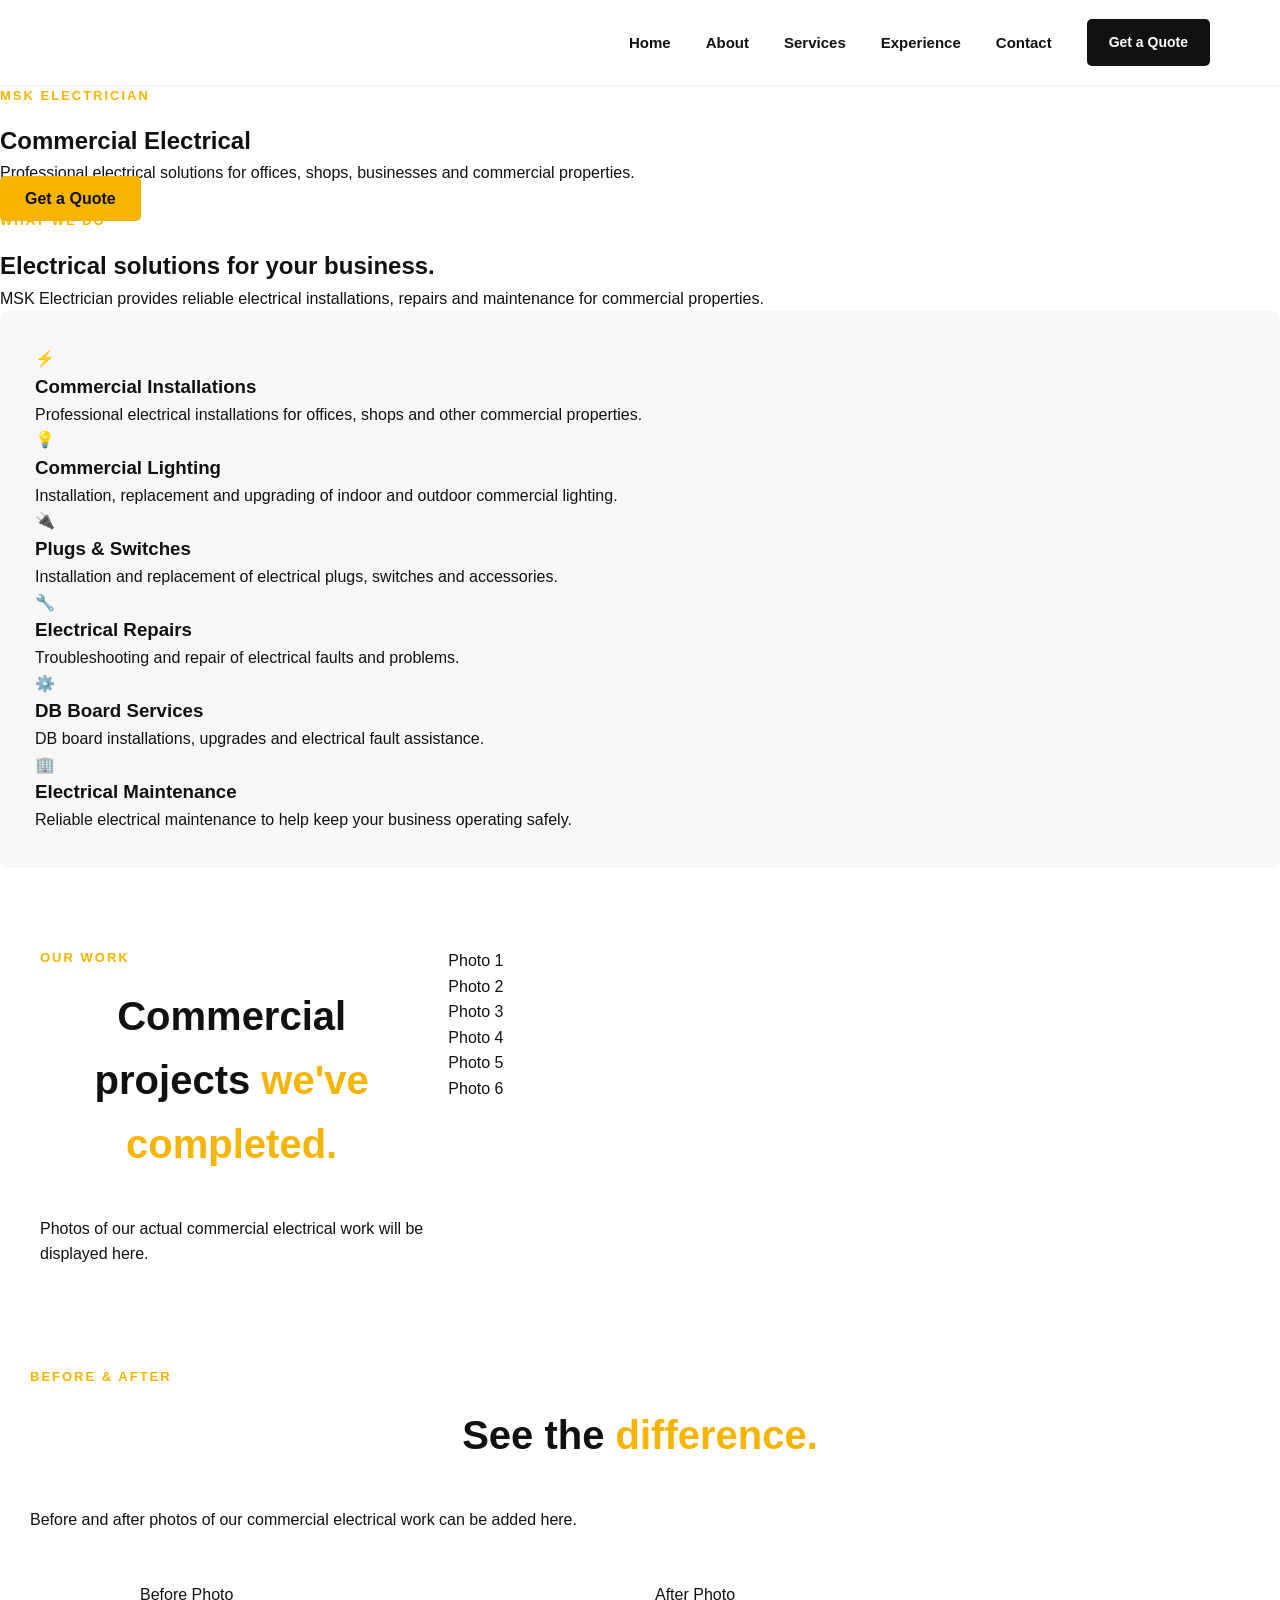
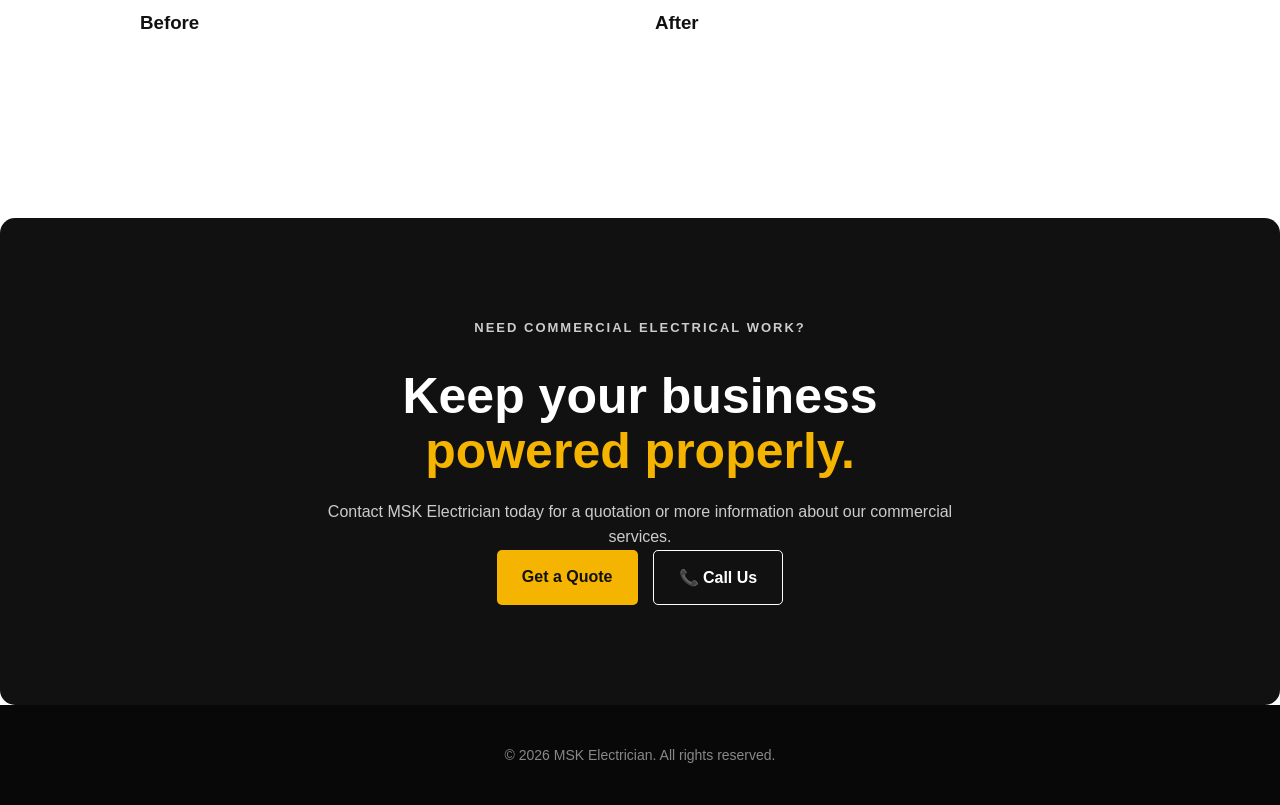
==== commercial.html @ d13e3e42 "Create commercial.html" ====
<!DOCTYPE html>

<html lang="en">

<head>

<meta charset="UTF-8">

<meta name="viewport" content="width=device-width, initial-scale=1.0">

<title>Commercial Electrical | MSK Electrician</title>

<meta name="description"
    content="Professional commercial electrical services by MSK Electrician for offices, shops, businesses and commercial properties.">

<link rel="stylesheet" href="style.css">

</head>

<body>

<!-- NAVIGATION -->

<header>

    <nav class="navbar">

        <div class="nav-links">

            <a href="index.html#home">
                Home
            </a>

            <a href="index.html#about">
                About
            </a>

            <a href="services.html">
                Services
            </a>

            <a href="index.html#experience">
                Experience
            </a>

            <a href="index.html#contact">
                Contact
            </a>

        </div>

        <a href="index.html#contact" class="nav-button">
            Get a Quote
        </a>

    </nav>

</header>


<!-- SERVICE HERO -->

<section class="service-page-hero">

    <div class="service-page-content">

        <p class="section-label">
            MSK ELECTRICIAN
        </p>

        <h1>
            Commercial
            <span>Electrical</span>
        </h1>

        <p>
            Professional electrical solutions for offices,
            shops, businesses and commercial properties.
        </p>

        <a href="index.html#contact" class="primary-button">
            Get a Quote
        </a>

    </div>

</section>


<!-- DESCRIPTION -->

<section class="service-page-section">

    <div class="service-page-heading">

        <p class="section-label">
            WHAT WE DO
        </p>

        <h2>
            Electrical solutions
            <span>for your business.</span>
        </h2>

        <p>
            MSK Electrician provides reliable electrical
            installations, repairs and maintenance for
            commercial properties.
        </p>

    </div>


    <!-- SPECIFIC JOBS -->

    <div class="service-jobs">


        <div class="service-job">

            <div class="service-job-icon">
                ⚡
            </div>

            <h3>
                Commercial Installations
            </h3>

            <p>
                Professional electrical installations for
                offices, shops and other commercial properties.
            </p>

        </div>


        <div class="service-job">

            <div class="service-job-icon">
                💡
            </div>

            <h3>
                Commercial Lighting
            </h3>

            <p>
                Installation, replacement and upgrading of
                indoor and outdoor commercial lighting.
            </p>

        </div>


        <div class="service-job">

            <div class="service-job-icon">
                🔌
            </div>

            <h3>
                Plugs & Switches
            </h3>

            <p>
                Installation and replacement of electrical
                plugs, switches and accessories.
            </p>

        </div>


        <div class="service-job">

            <div class="service-job-icon">
                🔧
            </div>

            <h3>
                Electrical Repairs
            </h3>

            <p>
                Troubleshooting and repair of electrical
                faults and problems.
            </p>

        </div>


        <div class="service-job">

            <div class="service-job-icon">
                ⚙️
            </div>

            <h3>
                DB Board Services
            </h3>

            <p>
                DB board installations, upgrades and
                electrical fault assistance.
            </p>

        </div>


        <div class="service-job">

            <div class="service-job-icon">
                🏢
            </div>

            <h3>
                Electrical Maintenance
            </h3>

            <p>
                Reliable electrical maintenance to help
                keep your business operating safely.
            </p>

        </div>


    </div>

</section>


<!-- OUR WORK -->

<section class="service-gallery">

    <div class="service-page-heading">

        <p class="section-label">
            OUR WORK
        </p>

        <h2>
            Commercial projects
            <span>we've completed.</span>
        </h2>

        <p>
            Photos of our actual commercial electrical work
            will be displayed here.
        </p>

    </div>


    <div class="work-gallery">


        <div class="work-photo">
            <span>Photo 1</span>
        </div>


        <div class="work-photo">
            <span>Photo 2</span>
        </div>


        <div class="work-photo">
            <span>Photo 3</span>
        </div>


        <div class="work-photo">
            <span>Photo 4</span>
        </div>


        <div class="work-photo">
            <span>Photo 5</span>
        </div>


        <div class="work-photo">
            <span>Photo 6</span>
        </div>


    </div>

</section>


<!-- BEFORE / AFTER -->

<section class="before-after">

    <div class="service-page-heading">

        <p class="section-label">
            BEFORE & AFTER
        </p>

        <h2>
            See the
            <span>difference.</span>
        </h2>

        <p>
            Before and after photos of our commercial
            electrical work can be added here.
        </p>

    </div>


    <div class="before-after-grid">


        <div class="before-after-card">

            <div class="before-photo">
                <span>Before Photo</span>
            </div>

            <h3>
                Before
            </h3>

        </div>


        <div class="before-after-card">

            <div class="after-photo">
                <span>After Photo</span>
            </div>

            <h3>
                After
            </h3>

        </div>


    </div>

</section>


<!-- QUOTE -->

<section class="service-quote">

    <p class="section-label">
        NEED COMMERCIAL ELECTRICAL WORK?
    </p>

    <h2>
        Keep your business
        <span>powered properly.</span>
    </h2>

    <p>
        Contact MSK Electrician today for a quotation
        or more information about our commercial services.
    </p>


    <div class="hero-buttons">

        <a href="index.html#contact" class="primary-button">
            Get a Quote
        </a>

        <a href="tel:+27687250922" class="secondary-button">
            📞 Call Us
        </a>

    </div>

</section>


<!-- FOOTER -->

<footer>

    <p>
        © 2026 MSK Electrician. All rights reserved.
    </p>

</footer>

</body>

</html>
---- style.css ----
* {
    margin: 0;
    padding: 0;
    box-sizing: border-box;
}

html {
    scroll-behavior: smooth;
}

body {
    font-family: Arial, Helvetica, sans-serif;
    background: #ffffff;
    color: #111111;
    line-height: 1.6;
}

/* =========================
NAVIGATION
========================= */

header {
    width: 100%;
    background: #ffffff;
    border-bottom: 1px solid #eeeeee;
}

.navbar {
    max-width: 1200px;
    margin: auto;
    min-height: 85px;
    padding: 0 30px;

    display: flex;
    align-items: center;
    justify-content: flex-end;
    gap: 35px;
}

.nav-links {
    display: flex;
    align-items: center;
    gap: 35px;
}

.nav-links a {
    text-decoration: none;
    color: #111111;
    font-weight: 600;
    font-size: 15px;
    transition: 0.2s ease;
}

.nav-links a:hover {
    color: #f5b400;
}

.nav-button {
    text-decoration: none;
    background: #111111;
    color: #ffffff;
    padding: 12px 22px;
    border-radius: 5px;
    font-weight: 600;
    font-size: 14px;
    transition: 0.2s ease;
}

.nav-button:hover {
    background: #f5b400;
    color: #111111;
}

/* =========================
HERO
========================= */

.hero {
    min-height: 600px;
    background: #111111;
    color: #ffffff;

    display: flex;
    flex-direction: column;
    align-items: center;
    justify-content: center;

    padding: 50px 30px 70px;
    gap: 10px;

    text-align: center;
}

/* =========================
CENTERED HERO LOGO
400 x 300
========================= */

.hero-logo {
    width: 400px;
    height: 300px;

    display: flex;
    align-items: center;
    justify-content: center;

    flex-shrink: 0;
    order: 1;
}

.hero-logo img {
    width: 400px;
    height: 300px;

    object-fit: contain;
    display: block;
}

/* HERO CONTENT BELOW LOGO */

.hero-content {
    max-width: 650px;
    width: 100%;
    order: 2;
}

.small-title,
.section-label {
    color: #f5b400;
    font-size: 13px;
    font-weight: 700;
    letter-spacing: 2px;
    margin-bottom: 15px;
}

.hero h1 {
    font-size: clamp(42px, 6vw, 76px);
    line-height: 1.05;
    margin-bottom: 25px;
}

.hero h1 span,
.about h2 span,
.services h2 span,
.why-us h2 span,
.contact h2 span,
.experience-heading h2 span {
    color: #f5b400;
    display: block;
}

.hero-text {
    max-width: 600px;
    margin: 0 auto 35px;
    color: #cccccc;
    font-size: 18px;
}

.hero-buttons {
    display: flex;
    gap: 15px;
    flex-wrap: wrap;
    justify-content: center;
}

.primary-button,
.secondary-button {
    text-decoration: none;
    padding: 14px 25px;
    border-radius: 5px;
    font-weight: 700;
    transition: 0.25s ease;
}

.primary-button {
    background: #f5b400;
    color: #111111;
}

.secondary-button {
    border: 1px solid #ffffff;
    color: #ffffff;
}

.primary-button:hover {
    background: #ffffff;
    transform: translateY(-2px);
}

.secondary-button:hover {
    background: #ffffff;
    color: #111111;
    transform: translateY(-2px);
}

/* =========================
ABOUT
========================= */

.about {
    max-width: 1200px;
    margin: auto;
    padding: 100px 30px;

    display: grid;
    grid-template-columns: 1fr 1fr;
    gap: 70px;
    align-items: center;
}

.about-image {
    min-height: 400px;
    background: #111111;
    border-radius: 10px;

    display: flex;
    align-items: center;
    justify-content: center;

    font-size: 120px;
    color: #f5b400;
}

.about h2 {
    font-size: 45px;
    line-height: 1.1;
    margin-bottom: 25px;
}

.about-content > p:not(.section-label) {
    color: #666666;
    margin-bottom: 20px;
}

.features {
    margin-top: 30px;
    display: grid;
    grid-template-columns: 1fr 1fr;
    gap: 15px;
}

.features div {
    display: flex;
    align-items: center;
    gap: 10px;
}

.features strong {
    color: #f5b400;
    font-size: 20px;
}

/* =========================
SERVICES
========================= */

.services {
    background: #f7f7f7;
    padding: 100px 30px;
}

.section-heading {
    max-width: 700px;
    margin: 0 auto 55px;
    text-align: center;
}

.section-heading h2 {
    font-size: 45px;
    line-height: 1.1;
    margin-bottom: 20px;
}

.section-heading > p:last-child {
    color: #666666;
}

.service-grid {
    max-width: 1200px;
    margin: auto;

    display: grid;
    grid-template-columns: repeat(3, 1fr);
    gap: 25px;
}

.service-card {
    background: #ffffff;
    padding: 35px;
    border-radius: 8px;
    border: 1px solid #eeeeee;

    transition:
        opacity 0.6s ease,
        transform 0.3s ease,
        box-shadow 0.3s ease;
}

.service-card:hover {
    transform: translateY(-5px) !important;
    box-shadow: 0 10px 30px rgba(0, 0, 0, 0.08);
}

.service-icon {
    font-size: 38px;
    margin-bottom: 20px;
}

.service-card h3 {
    margin-bottom: 12px;
    font-size: 20px;
}

.service-card p {
    color: #666666;
}

/* SERVICE CARD BUTTON */

.service-card a {
    display: inline-block;
    margin-top: 20px;

    text-decoration: none;
    background: #111111;
    color: #ffffff;

    padding: 11px 20px;
    border-radius: 5px;

    font-weight: 700;
    font-size: 14px;

    transition: 0.25s ease;
}

.service-card a:hover {
    background: #f5b400;
    color: #111111;
    transform: translateY(-2px);
}

/* =========================
WHY US
========================= */

.why-us {
    max-width: 1200px;
    margin: auto;
    padding: 100px 30px;

    display: grid;
    grid-template-columns: 0.7fr 1.3fr;
    gap: 70px;
}

.why-us h2 {
    font-size: 50px;
    line-height: 1.1;
}

.why-grid {
    display: grid;
    grid-template-columns: repeat(3, 1fr);
    gap: 30px;
}

.why-grid h3 {
    color: #f5b400;
    font-size: 20px;
}

.why-grid h4 {
    font-size: 20px;
    margin: 8px 0;
}

.why-grid p {
    color: #666666;
}

/* =========================
EXPERIENCE
========================= */

.experience {
    background: #f7f7f7;
    padding: 110px 30px;
}

.experience-heading {
    max-width: 720px;
    margin: 0 auto 60px;
    text-align: center;
}

.experience-heading h2 {
    font-size: 48px;
    line-height: 1.1;
    margin-bottom: 20px;
}

.experience-heading > p:last-child {
    color: #666666;
    font-size: 17px;
}

/* EXPERIENCE LAYOUT */

.experience-layout {
    max-width: 1100px;
    margin: auto;

    display: grid;
    grid-template-columns: 0.85fr 1.15fr;
    gap: 50px;

    background: #111111;
    border-radius: 16px;
    overflow: hidden;

    box-shadow: 0 20px 50px rgba(0, 0, 0, 0.12);
}

/* LEFT SIDE */

.experience-info {
    padding: 55px 45px;
    color: #ffffff;

    display: flex;
    flex-direction: column;
    justify-content: center;

    position: relative;
}

.experience-icon {
    width: 58px;
    height: 58px;

    background: #f5b400;
    color: #111111;

    border-radius: 50%;

    display: flex;
    align-items: center;
    justify-content: center;

    font-size: 26px;

    margin-bottom: 25px;
}

.experience-info h3 {
    font-size: 29px;
    line-height: 1.2;
    margin-bottom: 18px;
}

.experience-info > p {
    color: #cccccc;
    line-height: 1.7;
}

.experience-line {
    width: 60px;
    height: 3px;
    background: #f5b400;
    margin: 30px 0;
}

.experience-note {
    font-size: 14px;
    color: #999999 !important;
}

/* FORM */

.review-form-container {
    background: #ffffff;
    padding: 50px;
}

#review-form {
    width: 100%;
}

.form-group {
    margin-bottom: 25px;
}

.form-group label {
    display: block;
    font-weight: 700;
    margin-bottom: 9px;
    color: #111111;
}

.form-group input[type="text"],
.form-group textarea {
    width: 100%;

    border: 1px solid #dddddd;
    border-radius: 6px;

    padding: 14px;

    font-family: inherit;
    font-size: 15px;

    outline: none;

    transition: 0.2s ease;
}

.form-group input[type="text"] {
    height: 50px;
}

.form-group textarea {
    resize: vertical;
    min-height: 130px;
}

.form-group input:focus,
.form-group textarea:focus {
    border-color: #f5b400;
    box-shadow: 0 0 0 3px rgba(245, 180, 0, 0.12);
}

.form-group input::placeholder,
.form-group textarea::placeholder {
    color: #999999;
}

/* =========================
STAR RATING
========================= */

.rating-stars {
    display: flex;
    align-items: center;
    gap: 5px;
}

.rating-star {
    border: none;
    background: transparent;

    color: #cccccc;

    font-size: 38px;
    line-height: 1;

    padding: 2px;

    cursor: pointer;

    transition:
        color 0.18s ease,
        transform 0.18s ease;
}

.rating-star:hover {
    color: #f5b400;
    transform: scale(1.15);
}

.rating-star.active {
    color: #f5b400;
}

.rating-star:focus-visible {
    outline: 2px solid #f5b400;
    outline-offset: 3px;
    border-radius: 4px;
}

.rating-text {
    min-height: 22px;
    margin-top: 7px;

    color: #777777;
    font-size: 13px;
}

/* =========================
SUBMIT BUTTON
========================= */

.review-submit {
    width: 100%;

    border: none;
    border-radius: 6px;

    background: #111111;
    color: #ffffff;

    padding: 15px 20px;

    font-size: 15px;
    font-weight: 700;

    cursor: pointer;

    display: flex;
    align-items: center;
    justify-content: center;
    gap: 12px;

    transition: 0.25s ease;
}

.review-submit span {
    color: #f5b400;
    font-size: 20px;
}

.review-submit:hover {
    background: #f5b400;
    color: #111111;
    transform: translateY(-2px);
}

.review-submit:hover span {
    color: #111111;
}

/* SUCCESS MESSAGE */

.review-success {
    display: none;

    margin-top: 18px;
    padding: 14px;

    background: #f5f5f5;
    border-left: 3px solid #f5b400;

    color: #444444;
    font-size: 14px;

    border-radius: 4px;
}

.review-success.show {
    display: block;
}

/* =========================
CONTACT
========================= */

.contact {
    background: #111111;
    color: #ffffff;

    padding: 90px max(30px, calc((100% - 1200px) / 2));

    display: grid;
    grid-template-columns: 1fr 1fr;
    gap: 70px;
}

.contact h2 {
    font-size: 50px;
    line-height: 1.1;
    margin-bottom: 20px;
}

.contact-content > p:not(.section-label) {
    color: #cccccc;
    max-width: 550px;
}

.contact-buttons {
    margin-top: 30px;
    display: flex;
    gap: 15px;
    flex-wrap: wrap;
}

.contact-button {
    text-decoration: none;
    background: #f5b400;
    color: #111111;
    padding: 14px 25px;
    border-radius: 5px;
    font-weight: 700;
    transition: 0.25s ease;
}

.contact-button.whatsapp {
    background: #ffffff;
}

.contact-button:hover {
    opacity: 0.85;
    transform: translateY(-2px);
}

.contact-info {
    display: flex;
    flex-direction: column;
    gap: 30px;
}

.contact-info > div {
    display: flex;
    align-items: center;
    gap: 20px;
}

.contact-info span {
    font-size: 25px;
}

.contact-info small {
    color: #f5b400;
    font-weight: 700;
    letter-spacing: 1px;
}

.contact-info p {
    margin-top: 3px;
}

/* =========================
FOOTER
========================= */

footer {
    background: #080808;
    color: #ffffff;

    min-height: 100px;
    padding: 30px;

    display: flex;
    align-items: center;
    justify-content: center;
}

footer p {
    color: #888888;
    font-size: 14px;
}

/* ==================================================
SERVICE DETAIL PAGES
================================================== */

.service-page {
    background: #ffffff;
}

/* SERVICE HERO */

.service-hero {
    background: #111111;
    color: #ffffff;

    padding: 100px 30px 90px;
    text-align: center;
}

.service-hero-inner {
    max-width: 900px;
    margin: auto;
}

.service-hero-icon {
    font-size: 70px;
    margin-bottom: 20px;
}

.service-hero h1 {
    font-size: clamp(45px, 7vw, 72px);
    line-height: 1.05;
    margin-bottom: 25px;
}

.service-hero h1 span {
    color: #f5b400;
}

.service-hero p {
    max-width: 700px;
    margin: auto;
    color: #cccccc;
    font-size: 18px;
}

/* SERVICE CONTENT */

.service-detail {
    max-width: 1200px;
    margin: auto;
    padding: 90px 30px;
}

.service-description {
    max-width: 850px;
    margin: 0 auto 70px;
    text-align: center;
}

.service-description h2 {
    font-size: 42px;
    line-height: 1.1;
    margin-bottom: 20px;
}

.service-description h2 span {
    color: #f5b400;
}

.service-description p {
    color: #666666;
    font-size: 17px;
}

/* SPECIFIC JOBS */

.service-jobs {
    margin-bottom: 80px;
}

.service-jobs h2 {
    text-align: center;
    font-size: 40px;
    margin-bottom: 40px;
}

.service-jobs h2 span {
    color: #f5b400;
}

.jobs-grid {
    display: grid;
    grid-template-columns: repeat(2, 1fr);
    gap: 15px;
    max-width: 900px;
    margin: auto;
}

.job-item {
    background: #f7f7f7;
    border: 1px solid #eeeeee;
    border-radius: 8px;
    padding: 18px 20px;

    display: flex;
    align-items: center;
    gap: 12px;
}

.job-item strong {
    color: #f5b400;
    font-size: 20px;
}

/* PHOTO GALLERY */

.service-gallery {
    margin-bottom: 80px;
}

.service-gallery h2 {
    text-align: center;
    font-size: 40px;
    margin-bottom: 40px;
}

.service-gallery h2 span {
    color: #f5b400;
}

.gallery-grid {
    display: grid;
    grid-template-columns: repeat(3, 1fr);
    gap: 20px;
}

.gallery-item {
    background: #111111;
    border-radius: 10px;
    overflow: hidden;
    min-height: 250px;
}

.gallery-item img {
    width: 100%;
    height: 100%;
    min-height: 250px;
    object-fit: cover;
    display: block;
}

.photo-placeholder {
    min-height: 250px;

    display: flex;
    align-items: center;
    justify-content: center;

    color: #888888;
    background: #eeeeee;

    font-weight: 600;
}

/* BEFORE / AFTER */

.before-after {
    margin-bottom: 80px;
}

.before-after h2 {
    text-align: center;
    font-size: 40px;
    margin-bottom: 40px;
}

.before-after h2 span {
    color: #f5b400;
}

.before-after-grid {
    display: grid;
    grid-template-columns: 1fr 1fr;
    gap: 25px;
}

.before-after-box {
    border-radius: 10px;
    overflow: hidden;
    background: #f7f7f7;
    border: 1px solid #eeeeee;
}

.before-after-box h3 {
    padding: 15px;
    text-align: center;
    background: #111111;
    color: #ffffff;
}

.before-after-box img {
    width: 100%;
    height: 350px;
    object-fit: cover;
    display: block;
}

.before-after-placeholder {
    height: 350px;
    display: flex;
    align-items: center;
    justify-content: center;
    color: #888888;
}

/* GET QUOTE */

.service-quote {
    background: #111111;
    color: #ffffff;
    border-radius: 15px;

    padding: 60px 30px;
    text-align: center;
}

.service-quote h2 {
    font-size: 42px;
    margin-bottom: 15px;
}

.service-quote h2 span {
    color: #f5b400;
}

.service-quote p {
    color: #cccccc;
    max-width: 650px;
    margin: 0 auto 30px;
}

.service-quote-buttons {
    display: flex;
    justify-content: center;
    gap: 15px;
    flex-wrap: wrap;
}

.service-quote-button {
    display: inline-block;
    text-decoration: none;

    background: #f5b400;
    color: #111111;

    padding: 14px 25px;
    border-radius: 5px;

    font-weight: 700;

    transition: 0.25s ease;
}

.service-quote-button:hover {
    background: #ffffff;
    transform: translateY(-2px);
}

.service-back-button {
    display: inline-block;
    margin-top: 25px;

    text-decoration: none;
    color: #cccccc;

    font-weight: 600;
}

.service-back-button:hover {
    color: #f5b400;
}

/* =========================
TABLET
========================= */

@media (max-width: 900px) {

    .navbar {
        height: auto;
        min-height: 80px;
        padding: 15px 20px;
        justify-content: center;
    }

    .nav-links {
        gap: 20px;
    }

    .nav-button {
        padding: 10px 15px;
    }

    .hero {
        padding: 40px 25px 70px;
    }

    .hero-logo {
        width: 400px;
        height: 300px;
    }

    .hero-logo img {
        width: 400px;
        height: 300px;
    }

    .about,
    .why-us,
    .contact {
        grid-template-columns: 1fr;
    }

    .service-grid {
        grid-template-columns: 1fr 1fr;
    }

    .why-grid {
        grid-template-columns: 1fr;
    }

    .experience-layout {
        grid-template-columns: 1fr;
    }

    .gallery-grid {
        grid-template-columns: repeat(2, 1fr);
    }
}

/* =========================
MOBILE
========================= */

@media (max-width: 650px) {

    .nav-links {
        gap: 12px;
        flex-wrap: wrap;
        justify-content: center;
    }

    .nav-button {
        display: none;
    }

    .hero {
        min-height: auto;
        padding: 30px 20px 60px;
        flex-direction: column;
        text-align: center;
    }

    .hero-content {
        max-width: 100%;
    }

    .hero-buttons {
        justify-content: center;
    }

    .hero-logo {
        width: 300px;
        height: 225px;
    }

    .hero-logo img {
        width: 300px;
        height: 225px;
    }

    .about,
    .services,
    .why-us,
    .contact {
        padding: 70px 20px;
    }

    .experience {
        padding: 70px 20px;
    }

    .about h2,
    .section-heading h2,
    .contact h2,
    .why-us h2,
    .experience-heading h2 {
        font-size: 36px;
    }

    .service-grid {
        grid-template-columns: 1fr;
    }

    .features {
        grid-template-columns: 1fr;
    }

    .experience-layout {
        border-radius: 12px;
    }

    .experience-info {
        padding: 40px 25px;
    }

    .review-form-container {
        padding: 35px 25px;
    }

    .rating-stars {
        gap: 2px;
    }

    .rating-star {
        font-size: 34px;
    }

    /* SERVICE PAGES MOBILE */

    .service-hero {
        padding: 70px 20px;
    }

    .service-hero h1 {
        font-size: 42px;
    }

    .service-detail {
        padding: 70px 20px;
    }

    .service-description h2,
    .service-jobs h2,
    .service-gallery h2,
    .before-after h2,
    .service-quote h2 {
        font-size: 32px;
    }

    .jobs-grid {
        grid-template-columns: 1fr;
    }

    .gallery-grid {
        grid-template-columns: 1fr;
    }

    .before-after-grid {
        grid-template-columns: 1fr;
    }

    .service-quote {
        padding: 45px 20px;
    }
}

/* ==========================================
   SERVICE DETAIL PAGE
   ========================================== */

.service-page {
    background: #ffffff;
}


/* ==========================================
   SERVICE HERO
   ========================================== */

.service-hero {
    background: #111111;
    color: #ffffff;
    text-align: center;
    padding: 100px 30px;
}

.service-hero h1 {
    font-size: clamp(45px, 7vw, 75px);
    line-height: 1.05;
    margin-bottom: 25px;
}

.service-hero p:last-child {
    max-width: 700px;
    margin: auto;
    color: #cccccc;
    font-size: 19px;
}


/* ==========================================
   SERVICE DETAILS
   ========================================== */

.service-details {
    max-width: 1200px;
    margin: auto;
    padding: 100px 30px;

    display: grid;
    grid-template-columns: 1.2fr 0.8fr;
    gap: 80px;
}

.service-description-box h2 {
    font-size: 45px;
    line-height: 1.1;
    margin-bottom: 25px;
}

.service-description-box p:last-child {
    color: #666666;
    font-size: 17px;
    max-width: 650px;
}

.service-jobs {
    background: #f7f7f7;
    padding: 35px;
    border-radius: 10px;
}

.service-jobs ul {
    list-style: none;
    padding: 0;
    margin: 0;
}

.service-jobs li {
    padding: 12px 0;
    border-bottom: 1px solid #dddddd;
    color: #555555;
}

.service-jobs li:last-child {
    border-bottom: none;
}

.service-jobs li::before {
    content: "✓";
    color: #f5b400;
    font-weight: bold;
    margin-right: 12px;
}


/* ==========================================
   OUR WORK
   ========================================== */

.service-work {
    background: #f7f7f7;
    padding: 100px 30px;
}


/* ==========================================
   SERVICE PHOTO GALLERY
   ========================================== */

.service-gallery {
    max-width: 1200px;
    margin: 55px auto 0;

    display: grid;
    grid-template-columns: repeat(3, 1fr);
    gap: 25px;
}

.service-photo {
    height: 280px;

    background: #111111;
    border-radius: 10px;

    display: flex;
    align-items: center;
    justify-content: center;

    color: #f5b400;
    font-weight: 700;
    letter-spacing: 1px;

    overflow: hidden;
}

.service-photo img {
    width: 100%;
    height: 100%;
    object-fit: cover;
}


/* ==========================================
   BEFORE & AFTER
   ========================================== */

.before-after {
    padding: 100px 30px;
}

.before-after-grid {
    max-width: 1000px;
    margin: 50px auto 0;

    display: grid;
    grid-template-columns: 1fr 1fr;
    gap: 30px;
}

.before-after-box {
    text-align: center;
}

.before-after-box h3 {
    margin-bottom: 15px;
    font-size: 18px;
    letter-spacing: 1px;
}

.placeholder-photo {
    height: 350px;

    background: #111111;
    color: #f5b400;

    border-radius: 10px;

    display: flex;
    align-items: center;
    justify-content: center;

    font-weight: 700;
}


/* ==========================================
   SERVICE QUOTE
   ========================================== */

.service-quote {
    background: #111111;
    color: #ffffff;

    text-align: center;

    padding: 100px 30px;
}

.service-quote h2 {
    font-size: 50px;
    line-height: 1.1;
    margin-bottom: 20px;
}

.service-quote h2 span {
    color: #f5b400;
    display: block;
}

.service-quote > p:not(.section-label) {
    color: #cccccc;
    max-width: 650px;
    margin: 0 auto;
}

.service-quote .contact-buttons {
    justify-content: center;
}


/* ==========================================
   SERVICE PAGE MOBILE
   ========================================== */

@media (max-width: 900px) {

    .service-details {
        grid-template-columns: 1fr;
        gap: 40px;
    }

    .service-gallery {
        grid-template-columns: 1fr 1fr;
    }

}


@media (max-width: 650px) {

    .service-hero {
        padding: 70px 20px;
    }

    .service-details {
        padding: 70px 20px;
    }

    .service-description-box h2 {
        font-size: 36px;
    }

    .service-work {
        padding: 70px 20px;
    }

    .service-gallery {
        grid-template-columns: 1fr;
        gap: 20px;
    }

    .service-photo {
        height: 250px;
    }

    .before-after {
        padding: 70px 20px;
    }

    .before-after-grid {
        grid-template-columns: 1fr;
    }

    .placeholder-photo {
        height: 280px;
    }

    .service-quote {
        padding: 70px 20px;
    }

    .service-quote h2 {
        font-size: 36px;
    }

}
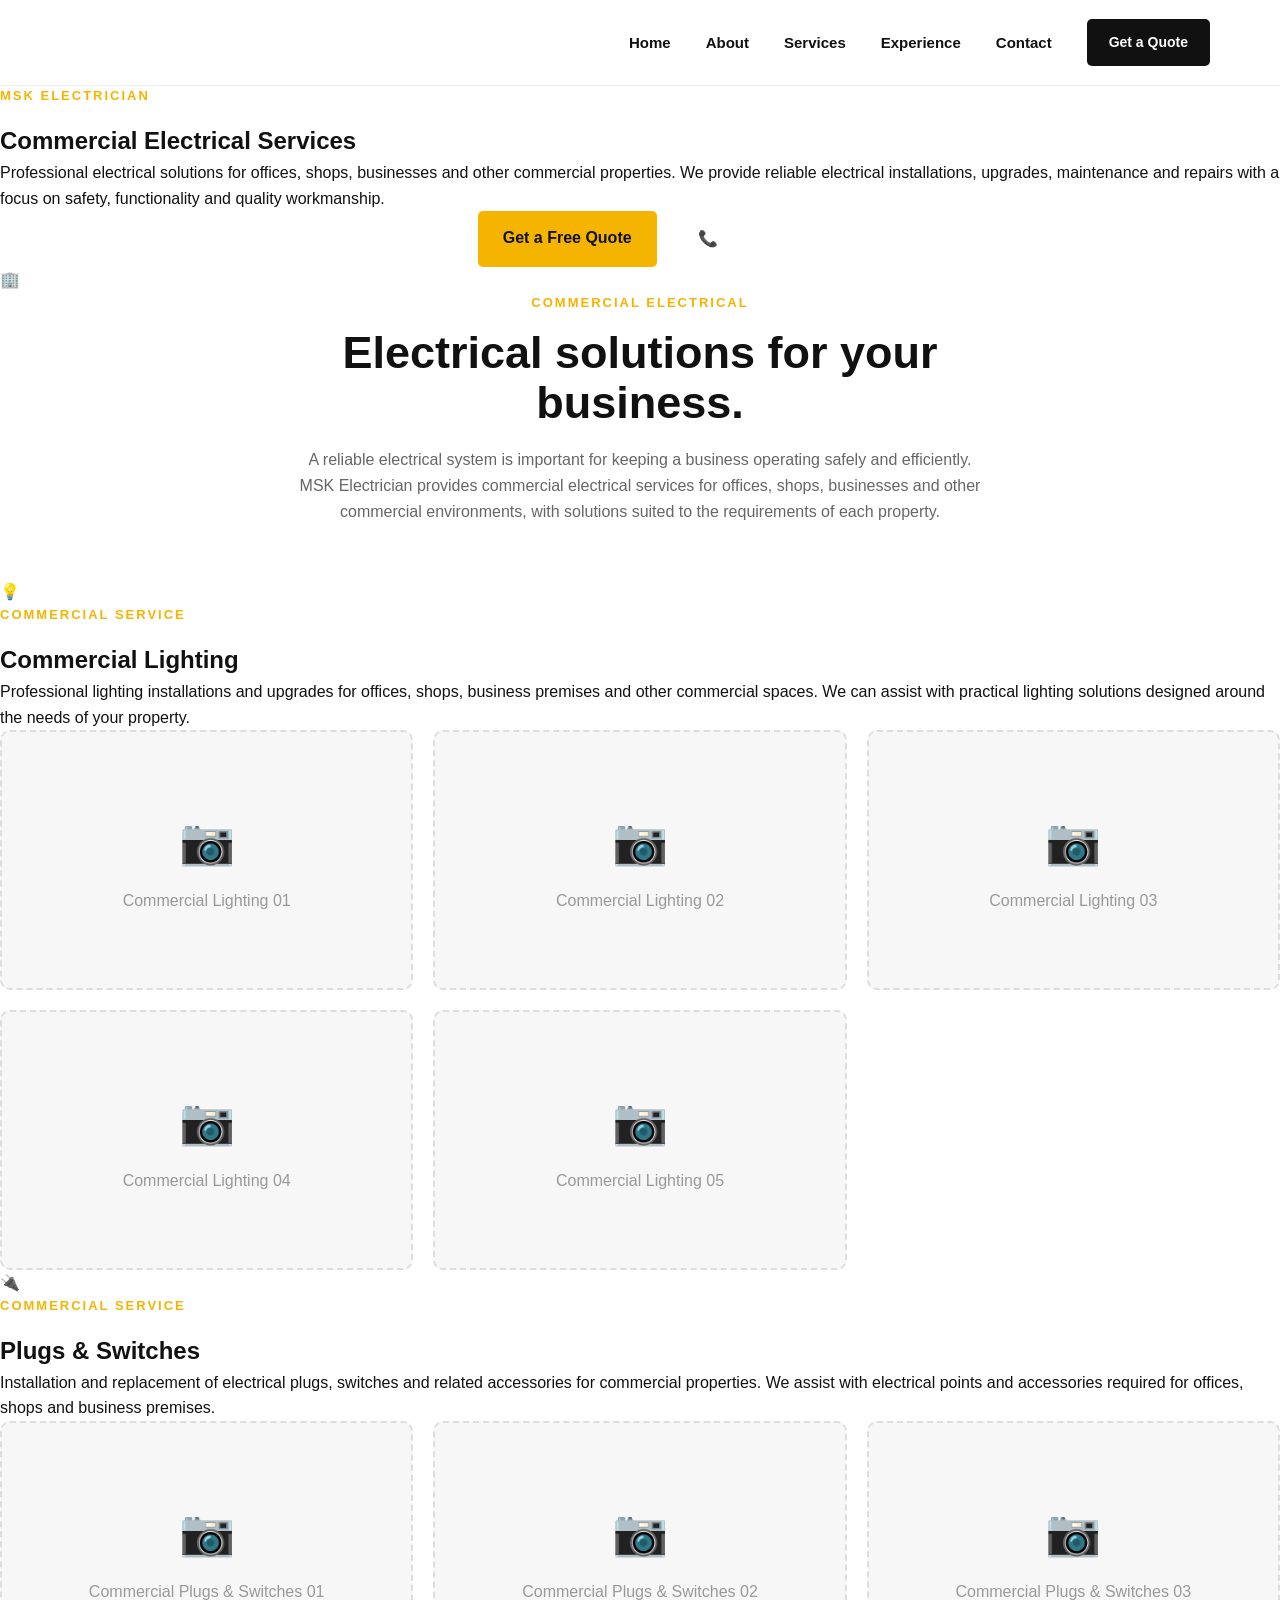
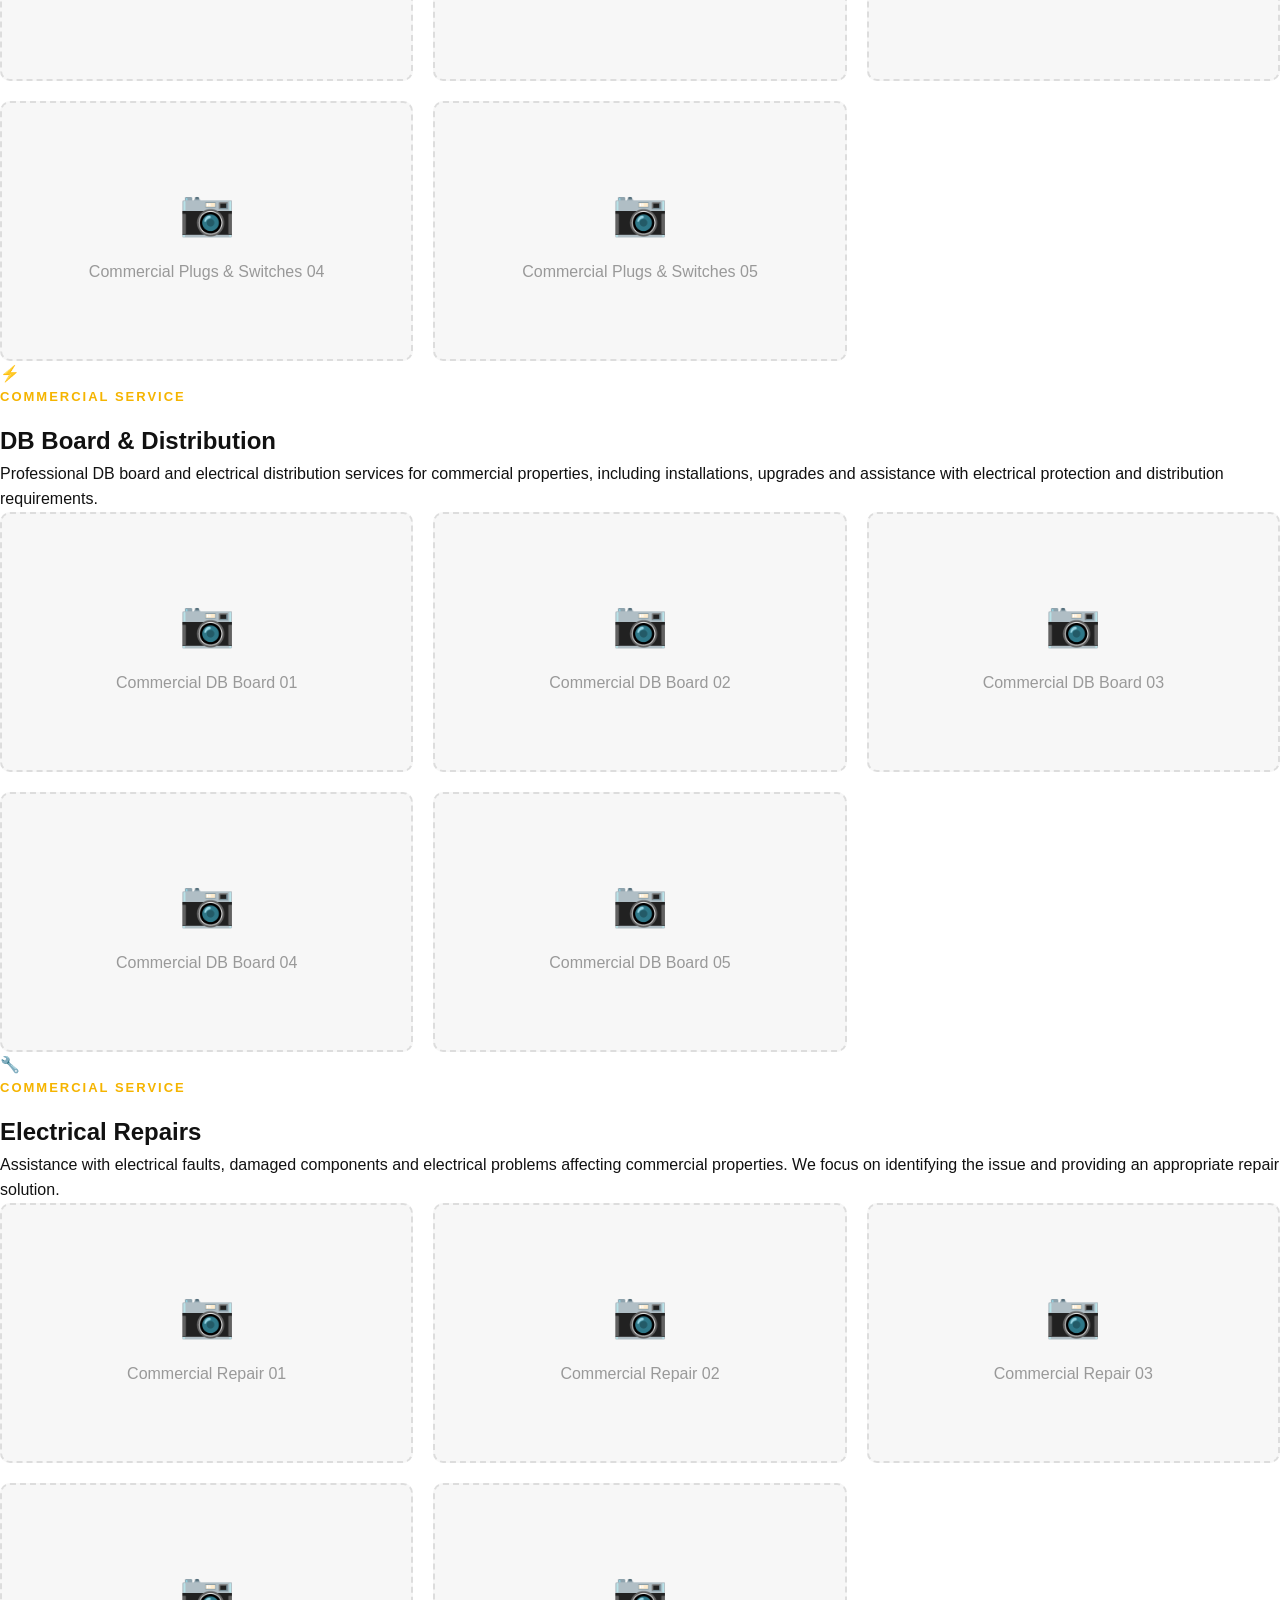
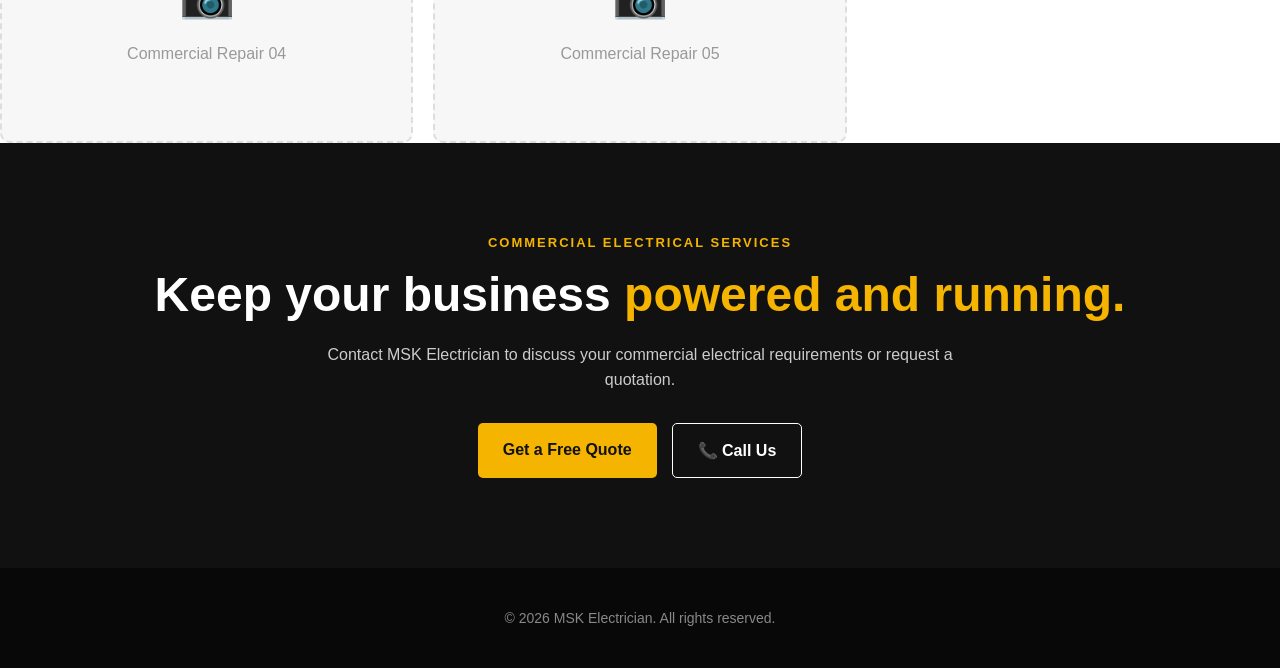
==== commit 4305e13e: "Update commercial.html" ====
--- a/commercial.html
+++ b/commercial.html
@@ -1,25 +1,29 @@
 <!DOCTYPE html>
-
 <html lang="en">
 
 <head>
 
-<meta charset="UTF-8">
-
-<meta name="viewport" content="width=device-width, initial-scale=1.0">
-
-<title>Commercial Electrical | MSK Electrician</title>
-
-<meta name="description"
-    content="Professional commercial electrical services by MSK Electrician for offices, shops, businesses and commercial properties.">
-
-<link rel="stylesheet" href="style.css">
+    <meta charset="UTF-8">
+
+    <meta name="viewport"
+          content="width=device-width, initial-scale=1.0">
+
+    <title>Commercial Electrical Services | MSK Electrician</title>
+
+    <meta name="description"
+          content="Professional commercial electrical services from MSK Electrician for offices, shops, businesses and commercial properties.">
+
+    <link rel="stylesheet" href="style.css">
 
 </head>
 
+
 <body>
 
-<!-- NAVIGATION -->
+
+<!-- =========================
+     NAVIGATION
+========================= -->
 
 <header>
 
@@ -49,8 +53,12 @@
 
         </div>
 
-        <a href="index.html#contact" class="nav-button">
+
+        <a href="index.html#contact"
+           class="nav-button">
+
             Get a Quote
+
         </a>
 
     </nav>
@@ -58,11 +66,17 @@
 </header>
 
 
-<!-- SERVICE HERO -->
-
-<section class="service-page-hero">
-
-    <div class="service-page-content">
+
+<main>
+
+
+<!-- =========================
+     COMMERCIAL HERO
+========================= -->
+
+<section class="service-hero">
+
+    <div class="service-hero-content">
 
         <p class="section-label">
             MSK ELECTRICIAN
@@ -70,310 +84,534 @@
 
         <h1>
             Commercial
-            <span>Electrical</span>
+            <span>Electrical Services</span>
         </h1>
 
         <p>
-            Professional electrical solutions for offices,
-            shops, businesses and commercial properties.
+            Professional electrical solutions for
+            offices, shops, businesses and other
+            commercial properties. We provide reliable
+            electrical installations, upgrades,
+            maintenance and repairs with a focus on
+            safety, functionality and quality
+            workmanship.
         </p>
 
-        <a href="index.html#contact" class="primary-button">
-            Get a Quote
-        </a>
+
+        <div class="hero-buttons">
+
+            <a href="index.html#contact"
+               class="primary-button">
+
+                Get a Free Quote
+
+            </a>
+
+
+            <a href="tel:+27687250922"
+               class="secondary-button">
+
+                📞 Call Us
+
+            </a>
+
+        </div>
+
+    </div>
+
+
+    <div class="service-hero-icon">
+
+        🏢
 
     </div>
 
 </section>
 
 
-<!-- DESCRIPTION -->
-
-<section class="service-page-section">
-
-    <div class="service-page-heading">
+
+<!-- =========================
+     INTRODUCTION
+========================= -->
+
+<section class="service-introduction">
+
+    <div class="section-heading">
 
         <p class="section-label">
-            WHAT WE DO
+            COMMERCIAL ELECTRICAL
         </p>
 
         <h2>
-            Electrical solutions
-            <span>for your business.</span>
+            Electrical solutions for
+            <span>your business.</span>
         </h2>
 
         <p>
-            MSK Electrician provides reliable electrical
-            installations, repairs and maintenance for
-            commercial properties.
+            A reliable electrical system is important
+            for keeping a business operating safely and
+            efficiently. MSK Electrician provides
+            commercial electrical services for offices,
+            shops, businesses and other commercial
+            environments, with solutions suited to the
+            requirements of each property.
         </p>
 
     </div>
 
-
-    <!-- SPECIFIC JOBS -->
-
-    <div class="service-jobs">
-
-
-        <div class="service-job">
-
-            <div class="service-job-icon">
-                ⚡
-            </div>
-
-            <h3>
-                Commercial Installations
-            </h3>
-
-            <p>
-                Professional electrical installations for
-                offices, shops and other commercial properties.
-            </p>
-
-        </div>
-
-
-        <div class="service-job">
-
-            <div class="service-job-icon">
-                💡
-            </div>
-
-            <h3>
-                Commercial Lighting
-            </h3>
-
-            <p>
-                Installation, replacement and upgrading of
-                indoor and outdoor commercial lighting.
-            </p>
-
-        </div>
-
-
-        <div class="service-job">
-
-            <div class="service-job-icon">
-                🔌
-            </div>
-
-            <h3>
-                Plugs & Switches
-            </h3>
+</section>
+
+
+
+<!-- =========================
+     COMMERCIAL LIGHTING
+========================= -->
+
+<section class="service-detail-section">
+
+    <div class="service-detail-heading">
+
+        <div class="service-detail-icon">
+            💡
+        </div>
+
+
+        <div>
+
+            <p class="section-label">
+                COMMERCIAL SERVICE
+            </p>
+
+            <h2>
+                Commercial
+                <span>Lighting</span>
+            </h2>
+
+            <p>
+                Professional lighting installations and
+                upgrades for offices, shops, business
+                premises and other commercial spaces.
+                We can assist with practical lighting
+                solutions designed around the needs of
+                your property.
+            </p>
+
+        </div>
+
+    </div>
+
+
+
+    <!-- 5 COMMERCIAL LIGHTING PHOTOS -->
+
+    <div class="service-photo-grid">
+
+        <div class="service-photo-placeholder">
+
+            <span>📷</span>
+
+            <p>
+                Commercial Lighting 01
+            </p>
+
+        </div>
+
+
+        <div class="service-photo-placeholder">
+
+            <span>📷</span>
+
+            <p>
+                Commercial Lighting 02
+            </p>
+
+        </div>
+
+
+        <div class="service-photo-placeholder">
+
+            <span>📷</span>
+
+            <p>
+                Commercial Lighting 03
+            </p>
+
+        </div>
+
+
+        <div class="service-photo-placeholder">
+
+            <span>📷</span>
+
+            <p>
+                Commercial Lighting 04
+            </p>
+
+        </div>
+
+
+        <div class="service-photo-placeholder">
+
+            <span>📷</span>
+
+            <p>
+                Commercial Lighting 05
+            </p>
+
+        </div>
+
+    </div>
+
+</section>
+
+
+
+<!-- =========================
+     COMMERCIAL PLUGS & SWITCHES
+========================= -->
+
+<section class="service-detail-section">
+
+    <div class="service-detail-heading">
+
+        <div class="service-detail-icon">
+            🔌
+        </div>
+
+
+        <div>
+
+            <p class="section-label">
+                COMMERCIAL SERVICE
+            </p>
+
+            <h2>
+                Plugs &
+                <span>Switches</span>
+            </h2>
 
             <p>
                 Installation and replacement of electrical
-                plugs, switches and accessories.
-            </p>
-
-        </div>
-
-
-        <div class="service-job">
-
-            <div class="service-job-icon">
-                🔧
-            </div>
-
-            <h3>
-                Electrical Repairs
-            </h3>
-
-            <p>
-                Troubleshooting and repair of electrical
-                faults and problems.
-            </p>
-
-        </div>
-
-
-        <div class="service-job">
-
-            <div class="service-job-icon">
-                ⚙️
-            </div>
-
-            <h3>
-                DB Board Services
-            </h3>
-
-            <p>
-                DB board installations, upgrades and
-                electrical fault assistance.
-            </p>
-
-        </div>
-
-
-        <div class="service-job">
-
-            <div class="service-job-icon">
-                🏢
-            </div>
-
-            <h3>
-                Electrical Maintenance
-            </h3>
-
-            <p>
-                Reliable electrical maintenance to help
-                keep your business operating safely.
-            </p>
-
-        </div>
-
+                plugs, switches and related accessories
+                for commercial properties. We assist with
+                electrical points and accessories required
+                for offices, shops and business premises.
+            </p>
+
+        </div>
+
+    </div>
+
+
+
+    <!-- 5 COMMERCIAL PLUGS & SWITCHES PHOTOS -->
+
+    <div class="service-photo-grid">
+
+        <div class="service-photo-placeholder">
+
+            <span>📷</span>
+
+            <p>
+                Commercial Plugs & Switches 01
+            </p>
+
+        </div>
+
+
+        <div class="service-photo-placeholder">
+
+            <span>📷</span>
+
+            <p>
+                Commercial Plugs & Switches 02
+            </p>
+
+        </div>
+
+
+        <div class="service-photo-placeholder">
+
+            <span>📷</span>
+
+            <p>
+                Commercial Plugs & Switches 03
+            </p>
+
+        </div>
+
+
+        <div class="service-photo-placeholder">
+
+            <span>📷</span>
+
+            <p>
+                Commercial Plugs & Switches 04
+            </p>
+
+        </div>
+
+
+        <div class="service-photo-placeholder">
+
+            <span>📷</span>
+
+            <p>
+                Commercial Plugs & Switches 05
+            </p>
+
+        </div>
 
     </div>
 
 </section>
 
 
-<!-- OUR WORK -->
-
-<section class="service-gallery">
-
-    <div class="service-page-heading">
-
-        <p class="section-label">
-            OUR WORK
-        </p>
-
-        <h2>
-            Commercial projects
-            <span>we've completed.</span>
-        </h2>
-
-        <p>
-            Photos of our actual commercial electrical work
-            will be displayed here.
-        </p>
-
-    </div>
-
-
-    <div class="work-gallery">
-
-
-        <div class="work-photo">
-            <span>Photo 1</span>
-        </div>
-
-
-        <div class="work-photo">
-            <span>Photo 2</span>
-        </div>
-
-
-        <div class="work-photo">
-            <span>Photo 3</span>
-        </div>
-
-
-        <div class="work-photo">
-            <span>Photo 4</span>
-        </div>
-
-
-        <div class="work-photo">
-            <span>Photo 5</span>
-        </div>
-
-
-        <div class="work-photo">
-            <span>Photo 6</span>
-        </div>
-
+
+<!-- =========================
+     COMMERCIAL DB BOARD
+========================= -->
+
+<section class="service-detail-section">
+
+    <div class="service-detail-heading">
+
+        <div class="service-detail-icon">
+            ⚡
+        </div>
+
+
+        <div>
+
+            <p class="section-label">
+                COMMERCIAL SERVICE
+            </p>
+
+            <h2>
+                DB Board &
+                <span>Distribution</span>
+            </h2>
+
+            <p>
+                Professional DB board and electrical
+                distribution services for commercial
+                properties, including installations,
+                upgrades and assistance with electrical
+                protection and distribution requirements.
+            </p>
+
+        </div>
+
+    </div>
+
+
+
+    <!-- 5 COMMERCIAL DB BOARD PHOTOS -->
+
+    <div class="service-photo-grid">
+
+        <div class="service-photo-placeholder">
+
+            <span>📷</span>
+
+            <p>
+                Commercial DB Board 01
+            </p>
+
+        </div>
+
+
+        <div class="service-photo-placeholder">
+
+            <span>📷</span>
+
+            <p>
+                Commercial DB Board 02
+            </p>
+
+        </div>
+
+
+        <div class="service-photo-placeholder">
+
+            <span>📷</span>
+
+            <p>
+                Commercial DB Board 03
+            </p>
+
+        </div>
+
+
+        <div class="service-photo-placeholder">
+
+            <span>📷</span>
+
+            <p>
+                Commercial DB Board 04
+            </p>
+
+        </div>
+
+
+        <div class="service-photo-placeholder">
+
+            <span>📷</span>
+
+            <p>
+                Commercial DB Board 05
+            </p>
+
+        </div>
 
     </div>
 
 </section>
 
 
-<!-- BEFORE / AFTER -->
-
-<section class="before-after">
-
-    <div class="service-page-heading">
-
-        <p class="section-label">
-            BEFORE & AFTER
-        </p>
-
-        <h2>
-            See the
-            <span>difference.</span>
-        </h2>
-
-        <p>
-            Before and after photos of our commercial
-            electrical work can be added here.
-        </p>
-
-    </div>
-
-
-    <div class="before-after-grid">
-
-
-        <div class="before-after-card">
-
-            <div class="before-photo">
-                <span>Before Photo</span>
-            </div>
-
-            <h3>
-                Before
-            </h3>
-
-        </div>
-
-
-        <div class="before-after-card">
-
-            <div class="after-photo">
-                <span>After Photo</span>
-            </div>
-
-            <h3>
-                After
-            </h3>
-
-        </div>
-
+
+<!-- =========================
+     COMMERCIAL REPAIRS
+========================= -->
+
+<section class="service-detail-section">
+
+    <div class="service-detail-heading">
+
+        <div class="service-detail-icon">
+            🔧
+        </div>
+
+
+        <div>
+
+            <p class="section-label">
+                COMMERCIAL SERVICE
+            </p>
+
+            <h2>
+                Electrical
+                <span>Repairs</span>
+            </h2>
+
+            <p>
+                Assistance with electrical faults,
+                damaged components and electrical
+                problems affecting commercial
+                properties. We focus on identifying
+                the issue and providing an appropriate
+                repair solution.
+            </p>
+
+        </div>
+
+    </div>
+
+
+
+    <!-- 5 COMMERCIAL REPAIR PHOTOS -->
+
+    <div class="service-photo-grid">
+
+        <div class="service-photo-placeholder">
+
+            <span>📷</span>
+
+            <p>
+                Commercial Repair 01
+            </p>
+
+        </div>
+
+
+        <div class="service-photo-placeholder">
+
+            <span>📷</span>
+
+            <p>
+                Commercial Repair 02
+            </p>
+
+        </div>
+
+
+        <div class="service-photo-placeholder">
+
+            <span>📷</span>
+
+            <p>
+                Commercial Repair 03
+            </p>
+
+        </div>
+
+
+        <div class="service-photo-placeholder">
+
+            <span>📷</span>
+
+            <p>
+                Commercial Repair 04
+            </p>
+
+        </div>
+
+
+        <div class="service-photo-placeholder">
+
+            <span>📷</span>
+
+            <p>
+                Commercial Repair 05
+            </p>
+
+        </div>
 
     </div>
 
 </section>
 
 
-<!-- QUOTE -->
-
-<section class="service-quote">
+
+<!-- =========================
+     COMMERCIAL CTA
+========================= -->
+
+<section class="service-cta">
 
     <p class="section-label">
-        NEED COMMERCIAL ELECTRICAL WORK?
+        COMMERCIAL ELECTRICAL SERVICES
     </p>
+
 
     <h2>
         Keep your business
-        <span>powered properly.</span>
+        <span>powered and running.</span>
     </h2>
 
+
     <p>
-        Contact MSK Electrician today for a quotation
-        or more information about our commercial services.
+        Contact MSK Electrician to discuss your
+        commercial electrical requirements or
+        request a quotation.
     </p>
 
 
     <div class="hero-buttons">
 
-        <a href="index.html#contact" class="primary-button">
-            Get a Quote
+        <a href="index.html#contact"
+           class="primary-button">
+
+            Get a Free Quote
+
         </a>
 
-        <a href="tel:+27687250922" class="secondary-button">
+
+        <a href="tel:+27687250922"
+           class="secondary-button">
+
             📞 Call Us
+
         </a>
 
     </div>
@@ -381,7 +619,13 @@
 </section>
 
 
-<!-- FOOTER -->
+</main>
+
+
+
+<!-- =========================
+     FOOTER
+========================= -->
 
 <footer>
 
@@ -391,6 +635,7 @@
 
 </footer>
 
+
 </body>
 
 </html>
--- a/style.css
+++ b/style.css
@@ -1,3 +1,7 @@
+/* =========================
+   RESET
+========================= */
+
 * {
     margin: 0;
     padding: 0;
@@ -15,8 +19,9 @@
     line-height: 1.6;
 }
 
-/* =========================
-NAVIGATION
+
+/* =========================
+   NAVIGATION
 ========================= */
 
 header {
@@ -71,12 +76,13 @@
     color: #111111;
 }
 
-/* =========================
-HERO
+
+/* =========================
+   HERO
 ========================= */
 
 .hero {
-    min-height: 600px;
+    min-height: 650px;
     background: #111111;
     color: #ffffff;
 
@@ -85,27 +91,25 @@
     align-items: center;
     justify-content: center;
 
-    padding: 50px 30px 70px;
-    gap: 10px;
-
+    padding: 60px 30px 80px;
     text-align: center;
 }
 
-/* =========================
-CENTERED HERO LOGO
-400 x 300
+
+/* =========================
+   HERO LOGO
 ========================= */
 
 .hero-logo {
-    width: 400px;
-    height: 300px;
+    width: 100%;
+    max-width: 450px;
+    height: auto;
 
     display: flex;
     align-items: center;
     justify-content: center;
 
-    flex-shrink: 0;
-    order: 1;
+    margin-bottom: 20px;
 }
 
 .hero-logo img {
@@ -116,12 +120,18 @@
     display: block;
 }
 
-/* HERO CONTENT BELOW LOGO */
+
+/* =========================
+   HERO CONTENT
+========================= */
 
 .hero-content {
-    max-width: 650px;
     width: 100%;
-    order: 2;
+    max-width: 850px;
+
+    display: flex;
+    flex-direction: column;
+    align-items: center;
 }
 
 .small-title,
@@ -150,10 +160,10 @@
 }
 
 .hero-text {
-    max-width: 600px;
-    margin: 0 auto 35px;
+    max-width: 650px;
     color: #cccccc;
     font-size: 18px;
+    margin-bottom: 35px;
 }
 
 .hero-buttons {
@@ -193,8 +203,9 @@
     transform: translateY(-2px);
 }
 
-/* =========================
-ABOUT
+
+/* =========================
+   ABOUT
 ========================= */
 
 .about {
@@ -250,8 +261,9 @@
     font-size: 20px;
 }
 
-/* =========================
-SERVICES
+
+/* =========================
+   SERVICES
 ========================= */
 
 .services {
@@ -297,7 +309,7 @@
 }
 
 .service-card:hover {
-    transform: translateY(-5px) !important;
+    transform: translateY(-5px);
     box-shadow: 0 10px 30px rgba(0, 0, 0, 0.08);
 }
 
@@ -315,33 +327,40 @@
     color: #666666;
 }
 
-/* SERVICE CARD BUTTON */
-
-.service-card a {
+
+/* =========================
+   SERVICE BUTTON
+========================= */
+
+.service-button {
     display: inline-block;
-    margin-top: 20px;
+
+    margin-top: 22px;
 
     text-decoration: none;
+
     background: #111111;
     color: #ffffff;
 
-    padding: 11px 20px;
+    padding: 11px 18px;
+
     border-radius: 5px;
 
+    font-size: 14px;
     font-weight: 700;
-    font-size: 14px;
 
     transition: 0.25s ease;
 }
 
-.service-card a:hover {
+.service-button:hover {
     background: #f5b400;
     color: #111111;
     transform: translateY(-2px);
 }
 
-/* =========================
-WHY US
+
+/* =========================
+   WHY US
 ========================= */
 
 .why-us {
@@ -379,8 +398,9 @@
     color: #666666;
 }
 
-/* =========================
-EXPERIENCE
+
+/* =========================
+   EXPERIENCE
 ========================= */
 
 .experience {
@@ -405,7 +425,10 @@
     font-size: 17px;
 }
 
-/* EXPERIENCE LAYOUT */
+
+/* =========================
+   EXPERIENCE LAYOUT
+========================= */
 
 .experience-layout {
     max-width: 1100px;
@@ -422,7 +445,10 @@
     box-shadow: 0 20px 50px rgba(0, 0, 0, 0.12);
 }
 
-/* LEFT SIDE */
+
+/* =========================
+   LEFT SIDE
+========================= */
 
 .experience-info {
     padding: 55px 45px;
@@ -476,7 +502,10 @@
     color: #999999 !important;
 }
 
-/* FORM */
+
+/* =========================
+   FORM
+========================= */
 
 .review-form-container {
     background: #ffffff;
@@ -535,8 +564,9 @@
     color: #999999;
 }
 
-/* =========================
-STAR RATING
+
+/* =========================
+   STAR RATING
 ========================= */
 
 .rating-stars {
@@ -586,8 +616,9 @@
     font-size: 13px;
 }
 
-/* =========================
-SUBMIT BUTTON
+
+/* =========================
+   SUBMIT BUTTON
 ========================= */
 
 .review-submit {
@@ -629,7 +660,10 @@
     color: #111111;
 }
 
-/* SUCCESS MESSAGE */
+
+/* =========================
+   SUCCESS MESSAGE
+========================= */
 
 .review-success {
     display: none;
@@ -650,8 +684,9 @@
     display: block;
 }
 
-/* =========================
-CONTACT
+
+/* =========================
+   CONTACT
 ========================= */
 
 .contact {
@@ -728,8 +763,9 @@
     margin-top: 3px;
 }
 
-/* =========================
-FOOTER
+
+/* =========================
+   FOOTER
 ========================= */
 
 footer {
@@ -749,290 +785,238 @@
     font-size: 14px;
 }
 
-/* ==================================================
-SERVICE DETAIL PAGES
-================================================== */
+
+/* =========================================================
+   SERVICE DETAIL PAGES
+========================================================= */
 
 .service-page {
     background: #ffffff;
 }
 
-/* SERVICE HERO */
-
-.service-hero {
+.service-page-hero {
     background: #111111;
     color: #ffffff;
-
-    padding: 100px 30px 90px;
+    padding: 100px 30px;
     text-align: center;
 }
 
-.service-hero-inner {
-    max-width: 900px;
-    margin: auto;
-}
-
-.service-hero-icon {
-    font-size: 70px;
+.service-page-hero .service-page-icon {
+    font-size: 65px;
     margin-bottom: 20px;
 }
 
-.service-hero h1 {
-    font-size: clamp(45px, 7vw, 72px);
+.service-page-hero h1 {
+    font-size: clamp(42px, 6vw, 70px);
     line-height: 1.05;
-    margin-bottom: 25px;
-}
-
-.service-hero h1 span {
-    color: #f5b400;
-}
-
-.service-hero p {
+    margin-bottom: 20px;
+}
+
+.service-page-hero h1 span {
+    color: #f5b400;
+}
+
+.service-page-hero > p:last-child {
     max-width: 700px;
     margin: auto;
     color: #cccccc;
     font-size: 18px;
 }
 
-/* SERVICE CONTENT */
-
 .service-detail {
     max-width: 1200px;
     margin: auto;
     padding: 90px 30px;
 }
 
-.service-description {
+.service-detail-content {
     max-width: 850px;
-    margin: 0 auto 70px;
-    text-align: center;
-}
-
-.service-description h2 {
-    font-size: 42px;
+    margin: auto;
+}
+
+.service-detail-content h2 {
+    font-size: 45px;
     line-height: 1.1;
+    margin-bottom: 25px;
+}
+
+.service-detail-content h2 span {
+    color: #f5b400;
+}
+
+.service-detail-content > p:not(.section-label) {
+    color: #666666;
     margin-bottom: 20px;
 }
 
-.service-description h2 span {
-    color: #f5b400;
-}
-
-.service-description p {
+.service-jobs-section {
+    background: #f7f7f7;
+    padding: 90px 30px;
+}
+
+.service-jobs-grid {
+    max-width: 1200px;
+    margin: auto;
+
+    display: grid;
+    grid-template-columns: repeat(3, 1fr);
+    gap: 25px;
+}
+
+.service-job-card {
+    background: #ffffff;
+    border: 1px solid #eeeeee;
+    border-radius: 10px;
+    padding: 30px;
+    transition: 0.25s ease;
+}
+
+.service-job-card:hover {
+    transform: translateY(-5px);
+    box-shadow: 0 10px 30px rgba(0, 0, 0, 0.08);
+}
+
+.service-job-icon {
+    font-size: 35px;
+    margin-bottom: 15px;
+}
+
+.service-job-card h3 {
+    font-size: 20px;
+    margin-bottom: 10px;
+}
+
+.service-job-card p {
     color: #666666;
-    font-size: 17px;
-}
-
-/* SPECIFIC JOBS */
-
-.service-jobs {
-    margin-bottom: 80px;
-}
-
-.service-jobs h2 {
-    text-align: center;
-    font-size: 40px;
-    margin-bottom: 40px;
-}
-
-.service-jobs h2 span {
-    color: #f5b400;
-}
-
-.jobs-grid {
-    display: grid;
-    grid-template-columns: repeat(2, 1fr);
-    gap: 15px;
-    max-width: 900px;
+}
+
+
+/* =========================
+   SERVICE PHOTOS
+========================= */
+
+.service-photos {
+    max-width: 1200px;
     margin: auto;
-}
-
-.job-item {
-    background: #f7f7f7;
-    border: 1px solid #eeeeee;
-    border-radius: 8px;
-    padding: 18px 20px;
-
-    display: flex;
-    align-items: center;
-    gap: 12px;
-}
-
-.job-item strong {
-    color: #f5b400;
-    font-size: 20px;
-}
-
-/* PHOTO GALLERY */
-
-.service-gallery {
-    margin-bottom: 80px;
-}
-
-.service-gallery h2 {
-    text-align: center;
-    font-size: 40px;
-    margin-bottom: 40px;
-}
-
-.service-gallery h2 span {
-    color: #f5b400;
-}
-
-.gallery-grid {
+    padding: 90px 30px;
+}
+
+.service-photo-grid {
     display: grid;
     grid-template-columns: repeat(3, 1fr);
     gap: 20px;
 }
 
-.gallery-item {
-    background: #111111;
+.service-photo-placeholder {
+    min-height: 260px;
+    background: #f7f7f7;
+    border: 2px dashed #dddddd;
+    border-radius: 10px;
+
+    display: flex;
+    flex-direction: column;
+    align-items: center;
+    justify-content: center;
+
+    text-align: center;
+    color: #999999;
+}
+
+.service-photo-placeholder span {
+    font-size: 45px;
+    margin-bottom: 10px;
+}
+
+
+/* =========================
+   BEFORE / AFTER
+========================= */
+
+.before-after-section {
+    background: #f7f7f7;
+    padding: 90px 30px;
+}
+
+.before-after-grid {
+    max-width: 1200px;
+    margin: auto;
+
+    display: grid;
+    grid-template-columns: 1fr 1fr;
+    gap: 30px;
+}
+
+.before-after-card {
+    background: #ffffff;
     border-radius: 10px;
     overflow: hidden;
-    min-height: 250px;
-}
-
-.gallery-item img {
-    width: 100%;
-    height: 100%;
-    min-height: 250px;
-    object-fit: cover;
-    display: block;
-}
-
-.photo-placeholder {
-    min-height: 250px;
-
-    display: flex;
+    border: 1px solid #eeeeee;
+}
+
+.before-placeholder,
+.after-placeholder {
+    min-height: 300px;
+
+    display: flex;
+    flex-direction: column;
     align-items: center;
     justify-content: center;
 
-    color: #888888;
+    color: #999999;
+}
+
+.before-placeholder {
     background: #eeeeee;
-
-    font-weight: 600;
-}
-
-/* BEFORE / AFTER */
-
-.before-after {
-    margin-bottom: 80px;
-}
-
-.before-after h2 {
-    text-align: center;
-    font-size: 40px;
-    margin-bottom: 40px;
-}
-
-.before-after h2 span {
-    color: #f5b400;
-}
-
-.before-after-grid {
-    display: grid;
-    grid-template-columns: 1fr 1fr;
-    gap: 25px;
-}
-
-.before-after-box {
-    border-radius: 10px;
-    overflow: hidden;
-    background: #f7f7f7;
-    border: 1px solid #eeeeee;
-}
-
-.before-after-box h3 {
-    padding: 15px;
-    text-align: center;
+}
+
+.after-placeholder {
+    background: #f5f5f5;
+}
+
+.before-placeholder span,
+.after-placeholder span {
+    font-size: 45px;
+    margin-bottom: 10px;
+}
+
+
+/* =========================
+   SERVICE CTA
+========================= */
+
+.service-cta {
     background: #111111;
     color: #ffffff;
-}
-
-.before-after-box img {
-    width: 100%;
-    height: 350px;
-    object-fit: cover;
-    display: block;
-}
-
-.before-after-placeholder {
-    height: 350px;
-    display: flex;
-    align-items: center;
-    justify-content: center;
-    color: #888888;
-}
-
-/* GET QUOTE */
-
-.service-quote {
-    background: #111111;
-    color: #ffffff;
-    border-radius: 15px;
-
-    padding: 60px 30px;
+    padding: 90px 30px;
     text-align: center;
 }
 
-.service-quote h2 {
-    font-size: 42px;
-    margin-bottom: 15px;
-}
-
-.service-quote h2 span {
-    color: #f5b400;
-}
-
-.service-quote p {
+.service-cta h2 {
+    font-size: 48px;
+    line-height: 1.1;
+    margin-bottom: 20px;
+}
+
+.service-cta h2 span {
+    color: #f5b400;
+}
+
+.service-cta > p:not(.section-label) {
     color: #cccccc;
     max-width: 650px;
     margin: 0 auto 30px;
 }
 
-.service-quote-buttons {
+.service-cta-buttons {
     display: flex;
     justify-content: center;
     gap: 15px;
     flex-wrap: wrap;
 }
 
-.service-quote-button {
-    display: inline-block;
-    text-decoration: none;
-
-    background: #f5b400;
-    color: #111111;
-
-    padding: 14px 25px;
-    border-radius: 5px;
-
-    font-weight: 700;
-
-    transition: 0.25s ease;
-}
-
-.service-quote-button:hover {
-    background: #ffffff;
-    transform: translateY(-2px);
-}
-
-.service-back-button {
-    display: inline-block;
-    margin-top: 25px;
-
-    text-decoration: none;
-    color: #cccccc;
-
-    font-weight: 600;
-}
-
-.service-back-button:hover {
-    color: #f5b400;
-}
-
-/* =========================
-TABLET
+
+/* =========================
+   TABLET
 ========================= */
 
 @media (max-width: 900px) {
@@ -1053,17 +1037,17 @@
     }
 
     .hero {
-        padding: 40px 25px 70px;
+        min-height: 650px;
+        padding: 55px 25px 70px;
     }
 
     .hero-logo {
-        width: 400px;
-        height: 300px;
+        max-width: 400px;
     }
 
     .hero-logo img {
-        width: 400px;
-        height: 300px;
+        width: 350px;
+        height: 280px;
     }
 
     .about,
@@ -1084,16 +1068,25 @@
         grid-template-columns: 1fr;
     }
 
-    .gallery-grid {
-        grid-template-columns: repeat(2, 1fr);
-    }
-}
-
-/* =========================
-MOBILE
+    .service-jobs-grid {
+        grid-template-columns: 1fr 1fr;
+    }
+
+    .service-photo-grid {
+        grid-template-columns: 1fr 1fr;
+    }
+}
+
+
+/* =========================
+   MOBILE
 ========================= */
 
 @media (max-width: 650px) {
+
+    .navbar {
+        padding: 15px;
+    }
 
     .nav-links {
         gap: 12px;
@@ -1107,27 +1100,29 @@
 
     .hero {
         min-height: auto;
-        padding: 30px 20px 60px;
-        flex-direction: column;
-        text-align: center;
-    }
-
-    .hero-content {
-        max-width: 100%;
+        padding: 45px 20px 65px;
+    }
+
+    .hero-logo {
+        max-width: 300px;
+        margin-bottom: 15px;
+    }
+
+    .hero-logo img {
+        width: 280px;
+        height: 220px;
+    }
+
+    .hero h1 {
+        font-size: 42px;
+    }
+
+    .hero-text {
+        font-size: 16px;
     }
 
     .hero-buttons {
         justify-content: center;
-    }
-
-    .hero-logo {
-        width: 300px;
-        height: 225px;
-    }
-
-    .hero-logo img {
-        width: 300px;
-        height: 225px;
     }
 
     .about,
@@ -1145,7 +1140,9 @@
     .section-heading h2,
     .contact h2,
     .why-us h2,
-    .experience-heading h2 {
+    .experience-heading h2,
+    .service-detail-content h2,
+    .service-cta h2 {
         font-size: 36px;
     }
 
@@ -1177,323 +1174,23 @@
         font-size: 34px;
     }
 
-    /* SERVICE PAGES MOBILE */
-
-    .service-hero {
+    .service-jobs-grid,
+    .service-photo-grid,
+    .before-after-grid {
+        grid-template-columns: 1fr;
+    }
+
+    .service-page-hero {
         padding: 70px 20px;
-    }
-
-    .service-hero h1 {
-        font-size: 42px;
     }
 
     .service-detail {
         padding: 70px 20px;
     }
 
-    .service-description h2,
-    .service-jobs h2,
-    .service-gallery h2,
-    .before-after h2,
-    .service-quote h2 {
-        font-size: 32px;
-    }
-
-    .jobs-grid {
-        grid-template-columns: 1fr;
-    }
-
-    .gallery-grid {
-        grid-template-columns: 1fr;
-    }
-
-    .before-after-grid {
-        grid-template-columns: 1fr;
-    }
-
-    .service-quote {
-        padding: 45px 20px;
-    }
-}
-
-/* ==========================================
-   SERVICE DETAIL PAGE
-   ========================================== */
-
-.service-page {
-    background: #ffffff;
-}
-
-
-/* ==========================================
-   SERVICE HERO
-   ========================================== */
-
-.service-hero {
-    background: #111111;
-    color: #ffffff;
-    text-align: center;
-    padding: 100px 30px;
-}
-
-.service-hero h1 {
-    font-size: clamp(45px, 7vw, 75px);
-    line-height: 1.05;
-    margin-bottom: 25px;
-}
-
-.service-hero p:last-child {
-    max-width: 700px;
-    margin: auto;
-    color: #cccccc;
-    font-size: 19px;
-}
-
-
-/* ==========================================
-   SERVICE DETAILS
-   ========================================== */
-
-.service-details {
-    max-width: 1200px;
-    margin: auto;
-    padding: 100px 30px;
-
-    display: grid;
-    grid-template-columns: 1.2fr 0.8fr;
-    gap: 80px;
-}
-
-.service-description-box h2 {
-    font-size: 45px;
-    line-height: 1.1;
-    margin-bottom: 25px;
-}
-
-.service-description-box p:last-child {
-    color: #666666;
-    font-size: 17px;
-    max-width: 650px;
-}
-
-.service-jobs {
-    background: #f7f7f7;
-    padding: 35px;
-    border-radius: 10px;
-}
-
-.service-jobs ul {
-    list-style: none;
-    padding: 0;
-    margin: 0;
-}
-
-.service-jobs li {
-    padding: 12px 0;
-    border-bottom: 1px solid #dddddd;
-    color: #555555;
-}
-
-.service-jobs li:last-child {
-    border-bottom: none;
-}
-
-.service-jobs li::before {
-    content: "✓";
-    color: #f5b400;
-    font-weight: bold;
-    margin-right: 12px;
-}
-
-
-/* ==========================================
-   OUR WORK
-   ========================================== */
-
-.service-work {
-    background: #f7f7f7;
-    padding: 100px 30px;
-}
-
-
-/* ==========================================
-   SERVICE PHOTO GALLERY
-   ========================================== */
-
-.service-gallery {
-    max-width: 1200px;
-    margin: 55px auto 0;
-
-    display: grid;
-    grid-template-columns: repeat(3, 1fr);
-    gap: 25px;
-}
-
-.service-photo {
-    height: 280px;
-
-    background: #111111;
-    border-radius: 10px;
-
-    display: flex;
-    align-items: center;
-    justify-content: center;
-
-    color: #f5b400;
-    font-weight: 700;
-    letter-spacing: 1px;
-
-    overflow: hidden;
-}
-
-.service-photo img {
-    width: 100%;
-    height: 100%;
-    object-fit: cover;
-}
-
-
-/* ==========================================
-   BEFORE & AFTER
-   ========================================== */
-
-.before-after {
-    padding: 100px 30px;
-}
-
-.before-after-grid {
-    max-width: 1000px;
-    margin: 50px auto 0;
-
-    display: grid;
-    grid-template-columns: 1fr 1fr;
-    gap: 30px;
-}
-
-.before-after-box {
-    text-align: center;
-}
-
-.before-after-box h3 {
-    margin-bottom: 15px;
-    font-size: 18px;
-    letter-spacing: 1px;
-}
-
-.placeholder-photo {
-    height: 350px;
-
-    background: #111111;
-    color: #f5b400;
-
-    border-radius: 10px;
-
-    display: flex;
-    align-items: center;
-    justify-content: center;
-
-    font-weight: 700;
-}
-
-
-/* ==========================================
-   SERVICE QUOTE
-   ========================================== */
-
-.service-quote {
-    background: #111111;
-    color: #ffffff;
-
-    text-align: center;
-
-    padding: 100px 30px;
-}
-
-.service-quote h2 {
-    font-size: 50px;
-    line-height: 1.1;
-    margin-bottom: 20px;
-}
-
-.service-quote h2 span {
-    color: #f5b400;
-    display: block;
-}
-
-.service-quote > p:not(.section-label) {
-    color: #cccccc;
-    max-width: 650px;
-    margin: 0 auto;
-}
-
-.service-quote .contact-buttons {
-    justify-content: center;
-}
-
-
-/* ==========================================
-   SERVICE PAGE MOBILE
-   ========================================== */
-
-@media (max-width: 900px) {
-
-    .service-details {
-        grid-template-columns: 1fr;
-        gap: 40px;
-    }
-
-    .service-gallery {
-        grid-template-columns: 1fr 1fr;
-    }
-
-}
-
-
-@media (max-width: 650px) {
-
-    .service-hero {
+    .service-photos,
+    .before-after-section,
+    .service-jobs-section {
         padding: 70px 20px;
     }
-
-    .service-details {
-        padding: 70px 20px;
-    }
-
-    .service-description-box h2 {
-        font-size: 36px;
-    }
-
-    .service-work {
-        padding: 70px 20px;
-    }
-
-    .service-gallery {
-        grid-template-columns: 1fr;
-        gap: 20px;
-    }
-
-    .service-photo {
-        height: 250px;
-    }
-
-    .before-after {
-        padding: 70px 20px;
-    }
-
-    .before-after-grid {
-        grid-template-columns: 1fr;
-    }
-
-    .placeholder-photo {
-        height: 280px;
-    }
-
-    .service-quote {
-        padding: 70px 20px;
-    }
-
-    .service-quote h2 {
-        font-size: 36px;
-    }
-
-}
+}
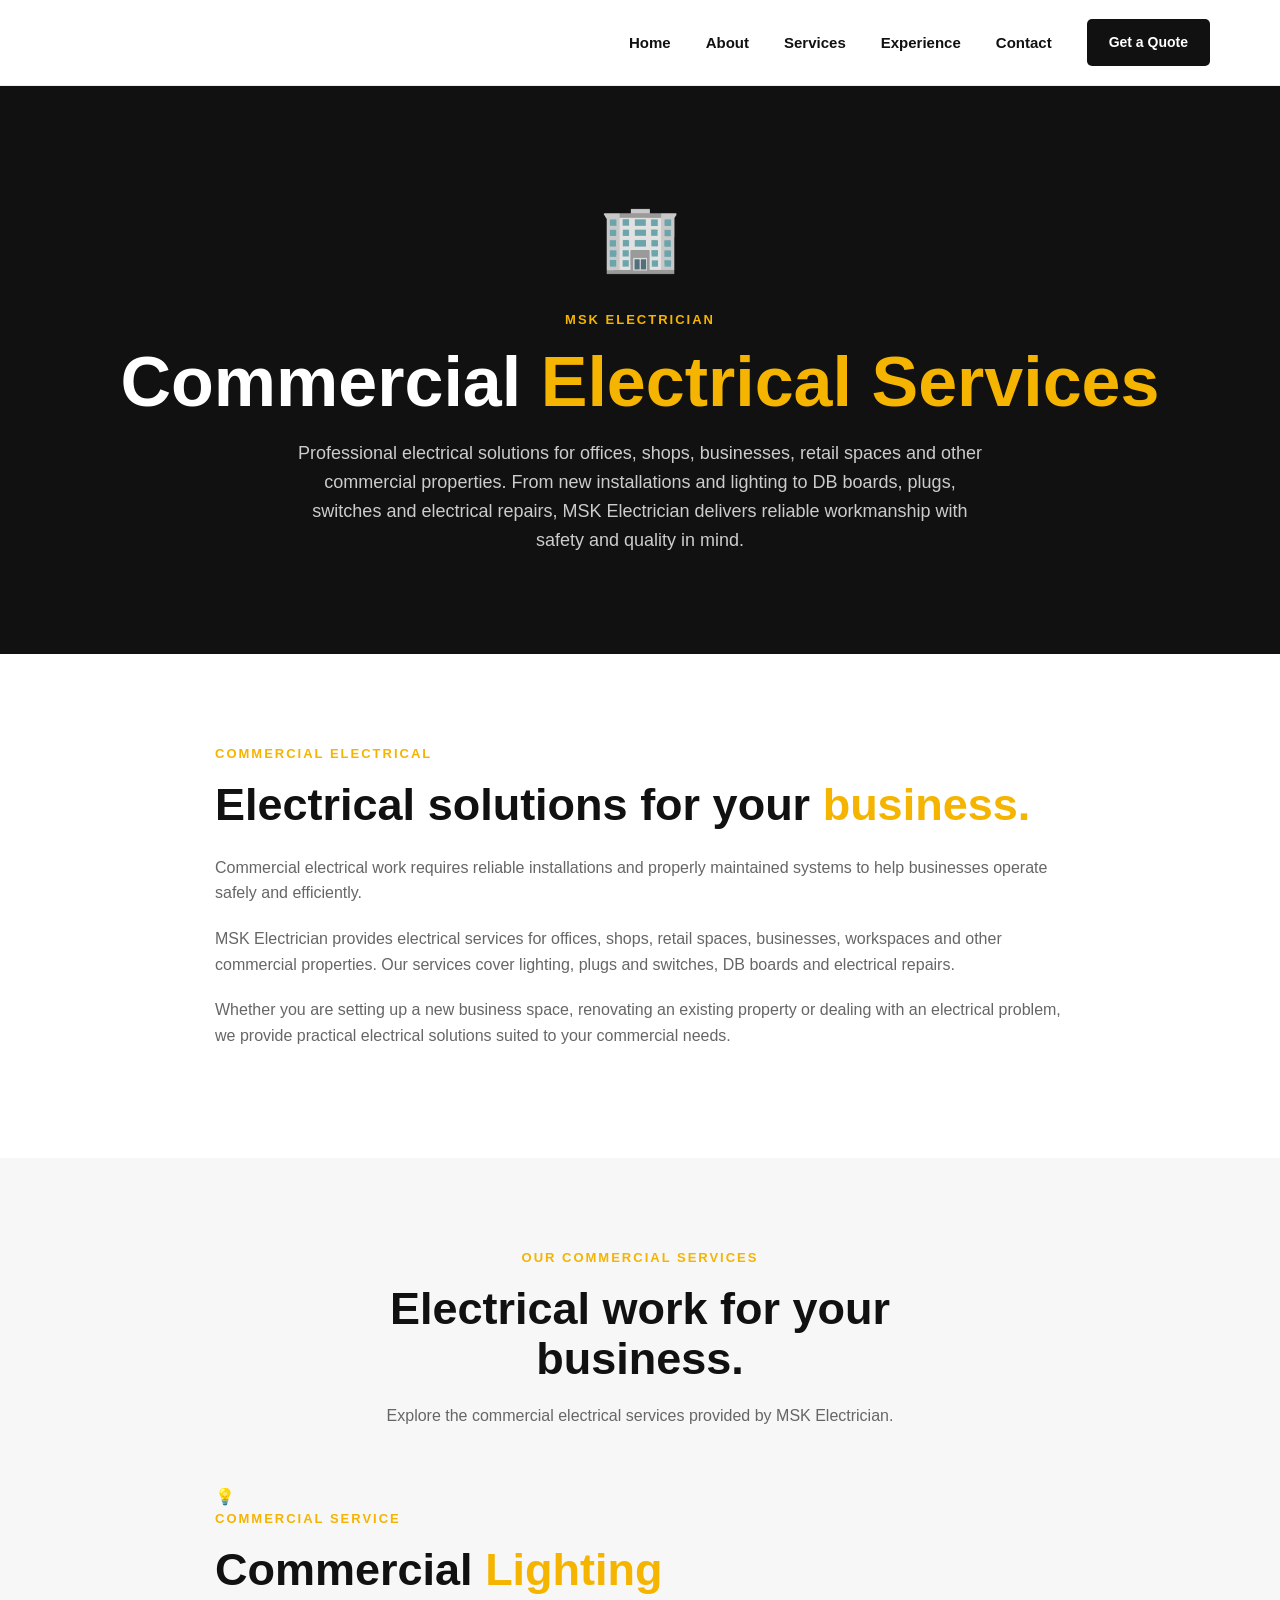
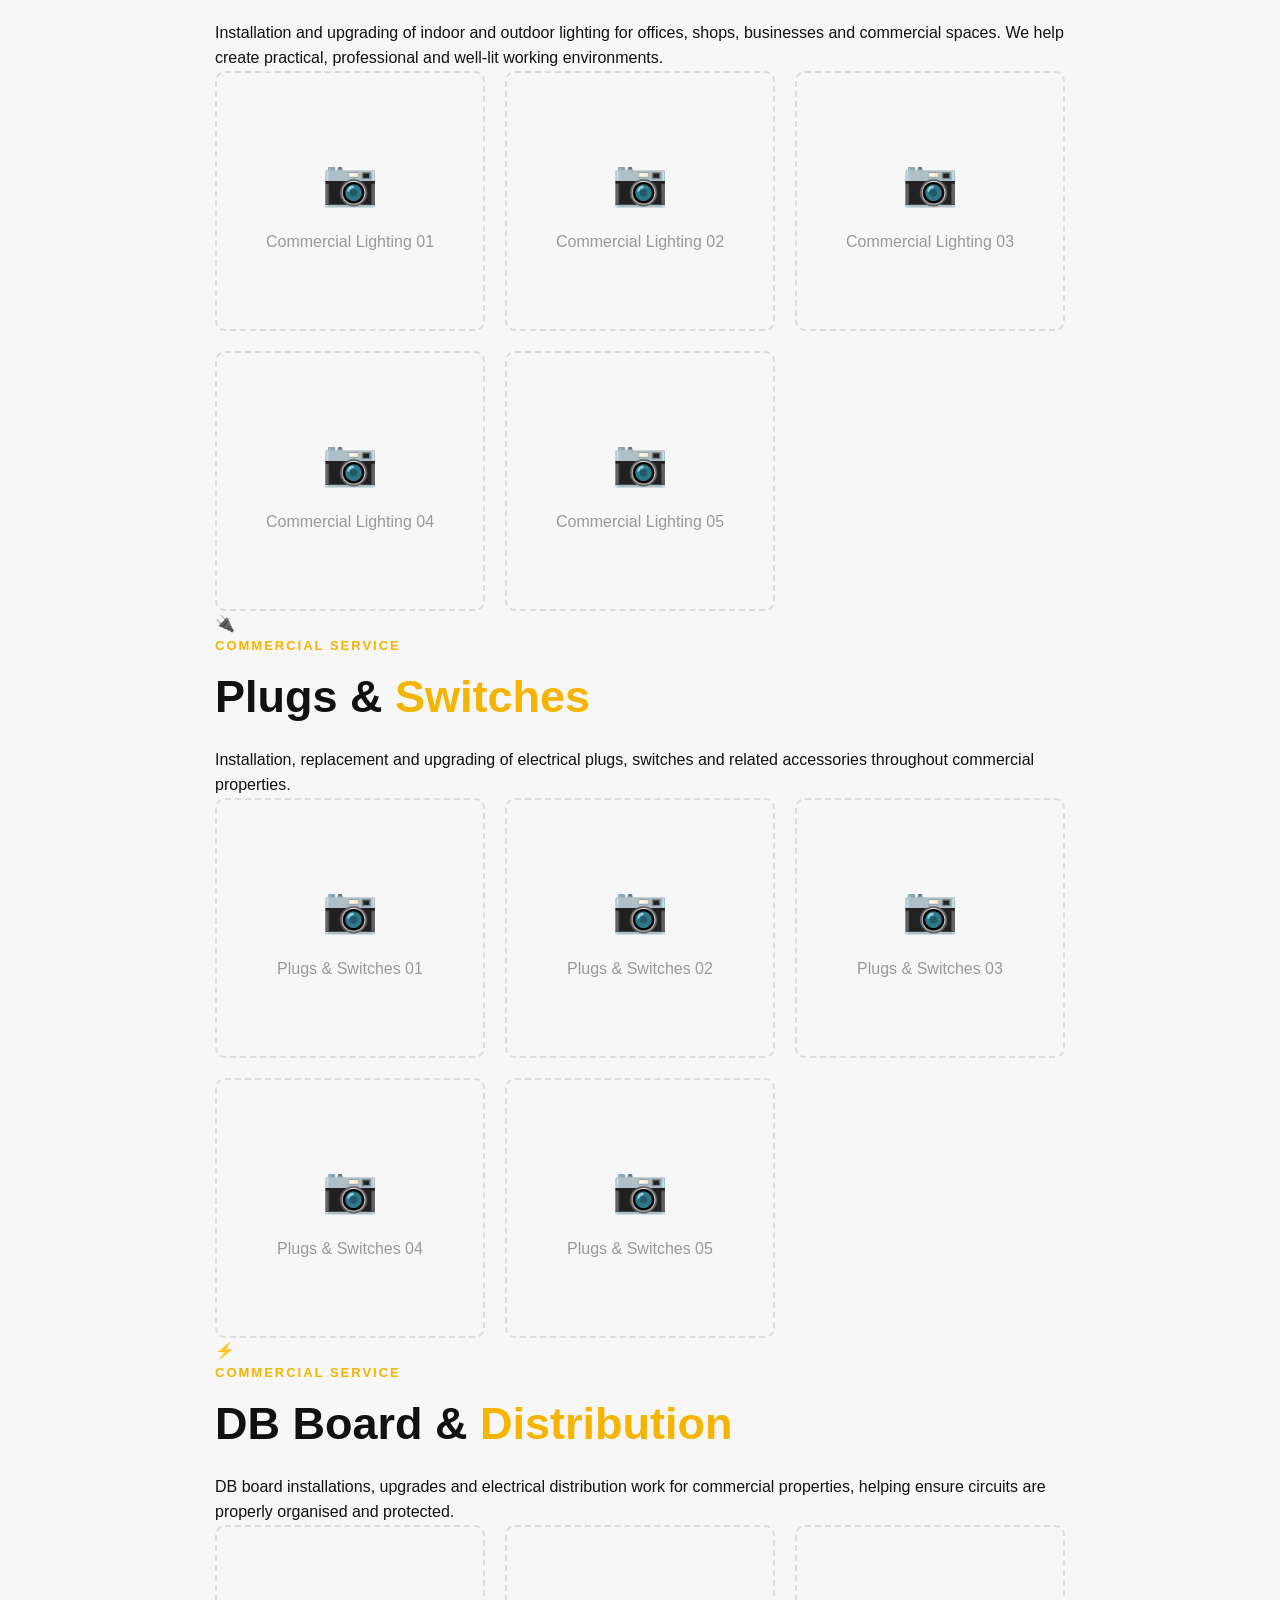
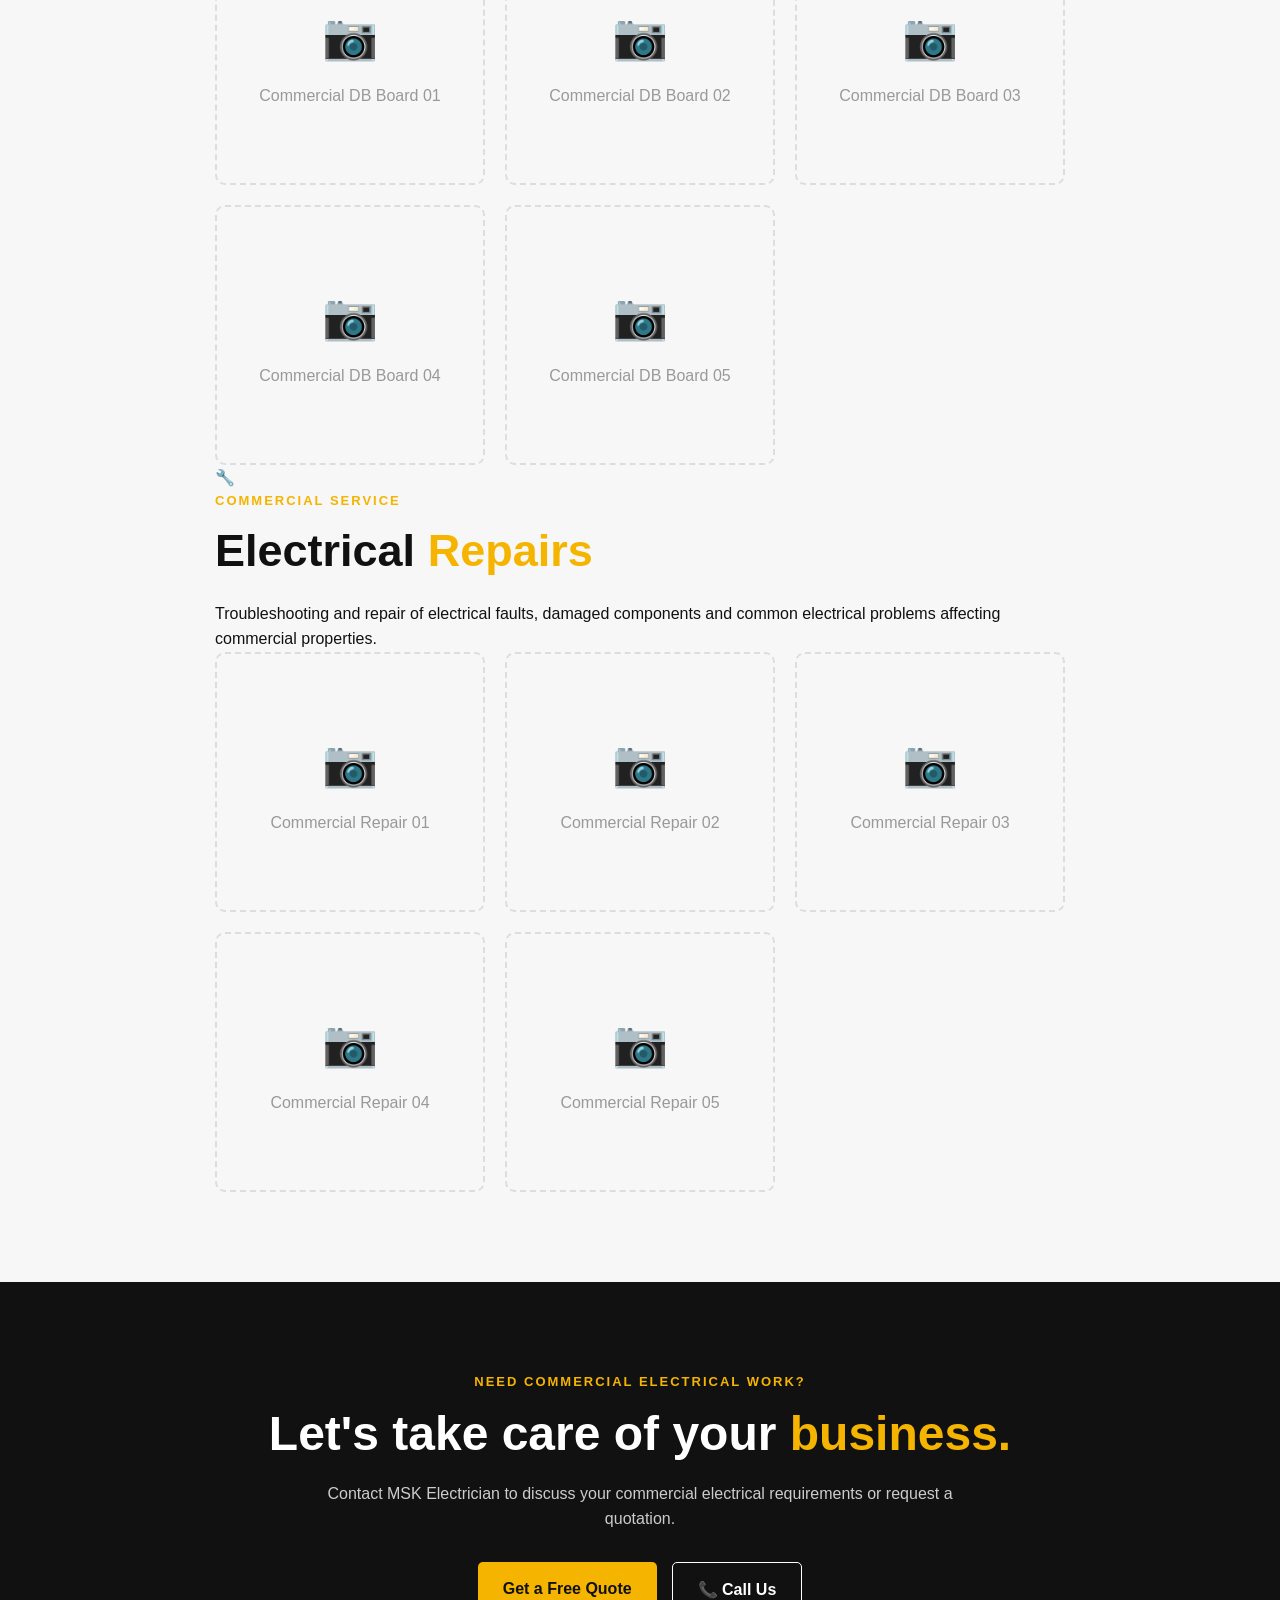
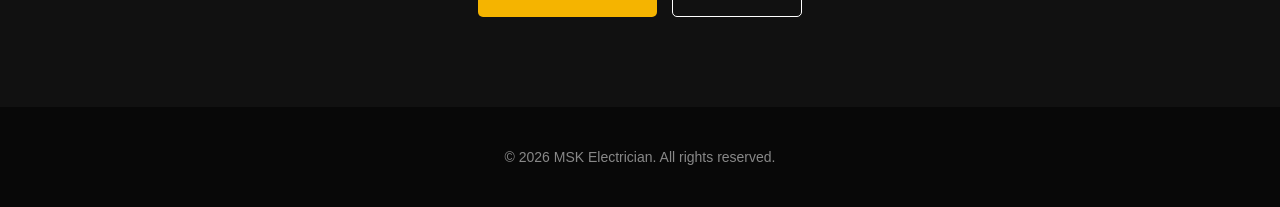
==== commit c506e4ee: "Update commercial.html" ====
--- a/commercial.html
+++ b/commercial.html
@@ -6,19 +6,19 @@
     <meta charset="UTF-8">
 
     <meta name="viewport"
-          content="width=device-width, initial-scale=1.0">
+        content="width=device-width, initial-scale=1.0">
 
     <title>Commercial Electrical Services | MSK Electrician</title>
 
     <meta name="description"
-          content="Professional commercial electrical services from MSK Electrician for offices, shops, businesses and commercial properties.">
+        content="Professional commercial electrical services from MSK Electrician, including commercial lighting, plugs and switches, DB boards and electrical repairs.">
 
     <link rel="stylesheet" href="style.css">
 
 </head>
 
 
-<body>
+<body class="service-page">
 
 
 <!-- =========================
@@ -53,7 +53,6 @@
 
         </div>
 
-
         <a href="index.html#contact"
            class="nav-button">
 
@@ -65,98 +64,80 @@
 
 </header>
 
-
-
-<main>
 
 
 <!-- =========================
      COMMERCIAL HERO
 ========================= -->
 
-<section class="service-hero">
-
-    <div class="service-hero-content">
-
-        <p class="section-label">
-            MSK ELECTRICIAN
-        </p>
-
-        <h1>
-            Commercial
-            <span>Electrical Services</span>
-        </h1>
-
-        <p>
-            Professional electrical solutions for
-            offices, shops, businesses and other
-            commercial properties. We provide reliable
-            electrical installations, upgrades,
-            maintenance and repairs with a focus on
-            safety, functionality and quality
-            workmanship.
-        </p>
-
-
-        <div class="hero-buttons">
-
-            <a href="index.html#contact"
-               class="primary-button">
-
-                Get a Free Quote
-
-            </a>
-
-
-            <a href="tel:+27687250922"
-               class="secondary-button">
-
-                📞 Call Us
-
-            </a>
-
-        </div>
-
-    </div>
-
-
-    <div class="service-hero-icon">
-
+<section class="service-page-hero">
+
+    <div class="service-page-icon">
         🏢
-
-    </div>
+    </div>
+
+    <p class="section-label">
+        MSK ELECTRICIAN
+    </p>
+
+    <h1>
+        Commercial
+        <span>Electrical Services</span>
+    </h1>
+
+    <p>
+        Professional electrical solutions for offices,
+        shops, businesses, retail spaces and other
+        commercial properties. From new installations
+        and lighting to DB boards, plugs, switches and
+        electrical repairs, MSK Electrician delivers
+        reliable workmanship with safety and quality
+        in mind.
+    </p>
 
 </section>
 
 
 
 <!-- =========================
-     INTRODUCTION
+     COMMERCIAL INTRODUCTION
 ========================= -->
 
-<section class="service-introduction">
-
-    <div class="section-heading">
+<section class="service-detail">
+
+    <div class="service-detail-content">
 
         <p class="section-label">
             COMMERCIAL ELECTRICAL
         </p>
 
         <h2>
-            Electrical solutions for
-            <span>your business.</span>
+            Electrical solutions for your
+            <span>business.</span>
         </h2>
 
         <p>
-            A reliable electrical system is important
-            for keeping a business operating safely and
-            efficiently. MSK Electrician provides
-            commercial electrical services for offices,
-            shops, businesses and other commercial
-            environments, with solutions suited to the
-            requirements of each property.
+            Commercial electrical work requires reliable
+            installations and properly maintained systems
+            to help businesses operate safely and efficiently.
         </p>
 
+        <p>
+            MSK Electrician provides electrical services
+            for offices, shops, retail spaces, businesses,
+            workspaces and other commercial properties.
+            Our services cover lighting, plugs and switches,
+            DB boards and electrical repairs.
+        </p>
+
+        <p>
+            Whether you are setting up a new business space,
+            renovating an existing property or dealing with
+            an electrical problem, we provide practical
+            electrical solutions suited to your commercial
+            needs.
+        </p>
+
     </div>
 
 </section>
@@ -164,406 +145,297 @@
 
 
 <!-- =========================
-     COMMERCIAL LIGHTING
+     COMMERCIAL SERVICES
 ========================= -->
 
-<section class="service-detail-section">
-
-    <div class="service-detail-heading">
-
-        <div class="service-detail-icon">
-            💡
-        </div>
-
-
-        <div>
-
-            <p class="section-label">
-                COMMERCIAL SERVICE
-            </p>
-
-            <h2>
-                Commercial
-                <span>Lighting</span>
-            </h2>
-
-            <p>
-                Professional lighting installations and
-                upgrades for offices, shops, business
-                premises and other commercial spaces.
-                We can assist with practical lighting
-                solutions designed around the needs of
-                your property.
-            </p>
-
-        </div>
-
-    </div>
-
-
-
-    <!-- 5 COMMERCIAL LIGHTING PHOTOS -->
-
-    <div class="service-photo-grid">
-
-        <div class="service-photo-placeholder">
-
-            <span>📷</span>
-
-            <p>
-                Commercial Lighting 01
-            </p>
-
-        </div>
-
-
-        <div class="service-photo-placeholder">
-
-            <span>📷</span>
-
-            <p>
-                Commercial Lighting 02
-            </p>
-
-        </div>
-
-
-        <div class="service-photo-placeholder">
-
-            <span>📷</span>
-
-            <p>
-                Commercial Lighting 03
-            </p>
-
-        </div>
-
-
-        <div class="service-photo-placeholder">
-
-            <span>📷</span>
-
-            <p>
-                Commercial Lighting 04
-            </p>
-
-        </div>
-
-
-        <div class="service-photo-placeholder">
-
-            <span>📷</span>
-
-            <p>
-                Commercial Lighting 05
-            </p>
-
-        </div>
-
-    </div>
-
-</section>
-
-
-
-<!-- =========================
-     COMMERCIAL PLUGS & SWITCHES
-========================= -->
-
-<section class="service-detail-section">
-
-    <div class="service-detail-heading">
-
-        <div class="service-detail-icon">
-            🔌
-        </div>
-
-
-        <div>
-
-            <p class="section-label">
-                COMMERCIAL SERVICE
-            </p>
-
-            <h2>
-                Plugs &
-                <span>Switches</span>
-            </h2>
-
-            <p>
-                Installation and replacement of electrical
-                plugs, switches and related accessories
-                for commercial properties. We assist with
-                electrical points and accessories required
-                for offices, shops and business premises.
-            </p>
-
-        </div>
-
-    </div>
-
-
-
-    <!-- 5 COMMERCIAL PLUGS & SWITCHES PHOTOS -->
-
-    <div class="service-photo-grid">
-
-        <div class="service-photo-placeholder">
-
-            <span>📷</span>
-
-            <p>
-                Commercial Plugs & Switches 01
-            </p>
-
-        </div>
-
-
-        <div class="service-photo-placeholder">
-
-            <span>📷</span>
-
-            <p>
-                Commercial Plugs & Switches 02
-            </p>
-
-        </div>
-
-
-        <div class="service-photo-placeholder">
-
-            <span>📷</span>
-
-            <p>
-                Commercial Plugs & Switches 03
-            </p>
-
-        </div>
-
-
-        <div class="service-photo-placeholder">
-
-            <span>📷</span>
-
-            <p>
-                Commercial Plugs & Switches 04
-            </p>
-
-        </div>
-
-
-        <div class="service-photo-placeholder">
-
-            <span>📷</span>
-
-            <p>
-                Commercial Plugs & Switches 05
-            </p>
-
-        </div>
-
-    </div>
-
-</section>
-
-
-
-<!-- =========================
-     COMMERCIAL DB BOARD
-========================= -->
-
-<section class="service-detail-section">
-
-    <div class="service-detail-heading">
-
-        <div class="service-detail-icon">
-            ⚡
-        </div>
-
-
-        <div>
-
-            <p class="section-label">
-                COMMERCIAL SERVICE
-            </p>
-
-            <h2>
-                DB Board &
-                <span>Distribution</span>
-            </h2>
-
-            <p>
-                Professional DB board and electrical
-                distribution services for commercial
-                properties, including installations,
-                upgrades and assistance with electrical
-                protection and distribution requirements.
-            </p>
-
-        </div>
-
-    </div>
-
-
-
-    <!-- 5 COMMERCIAL DB BOARD PHOTOS -->
-
-    <div class="service-photo-grid">
-
-        <div class="service-photo-placeholder">
-
-            <span>📷</span>
-
-            <p>
-                Commercial DB Board 01
-            </p>
-
-        </div>
-
-
-        <div class="service-photo-placeholder">
-
-            <span>📷</span>
-
-            <p>
-                Commercial DB Board 02
-            </p>
-
-        </div>
-
-
-        <div class="service-photo-placeholder">
-
-            <span>📷</span>
-
-            <p>
-                Commercial DB Board 03
-            </p>
-
-        </div>
-
-
-        <div class="service-photo-placeholder">
-
-            <span>📷</span>
-
-            <p>
-                Commercial DB Board 04
-            </p>
-
-        </div>
-
-
-        <div class="service-photo-placeholder">
-
-            <span>📷</span>
-
-            <p>
-                Commercial DB Board 05
-            </p>
-
-        </div>
-
-    </div>
-
-</section>
-
-
-
-<!-- =========================
-     COMMERCIAL REPAIRS
-========================= -->
-
-<section class="service-detail-section">
-
-    <div class="service-detail-heading">
-
-        <div class="service-detail-icon">
-            🔧
-        </div>
-
-
-        <div>
-
-            <p class="section-label">
-                COMMERCIAL SERVICE
-            </p>
-
-            <h2>
-                Electrical
-                <span>Repairs</span>
-            </h2>
-
-            <p>
-                Assistance with electrical faults,
-                damaged components and electrical
-                problems affecting commercial
-                properties. We focus on identifying
-                the issue and providing an appropriate
-                repair solution.
-            </p>
-
-        </div>
-
-    </div>
-
-
-
-    <!-- 5 COMMERCIAL REPAIR PHOTOS -->
-
-    <div class="service-photo-grid">
-
-        <div class="service-photo-placeholder">
-
-            <span>📷</span>
-
-            <p>
-                Commercial Repair 01
-            </p>
-
-        </div>
-
-
-        <div class="service-photo-placeholder">
-
-            <span>📷</span>
-
-            <p>
-                Commercial Repair 02
-            </p>
-
-        </div>
-
-
-        <div class="service-photo-placeholder">
-
-            <span>📷</span>
-
-            <p>
-                Commercial Repair 03
-            </p>
-
-        </div>
-
-
-        <div class="service-photo-placeholder">
-
-            <span>📷</span>
-
-            <p>
-                Commercial Repair 04
-            </p>
-
-        </div>
-
-
-        <div class="service-photo-placeholder">
-
-            <span>📷</span>
-
-            <p>
-                Commercial Repair 05
-            </p>
+<section class="service-jobs-section">
+
+    <div class="section-heading">
+
+        <p class="section-label">
+            OUR COMMERCIAL SERVICES
+        </p>
+
+        <h2>
+            Electrical work for your
+            <span>business.</span>
+        </h2>
+
+        <p>
+            Explore the commercial electrical services
+            provided by MSK Electrician.
+        </p>
+
+    </div>
+
+
+
+    <!-- =========================
+         LIGHTING
+    ========================= -->
+
+    <div class="service-detail-content">
+
+        <div class="service-detail-heading">
+
+            <div class="service-detail-icon">
+                💡
+            </div>
+
+            <div>
+
+                <p class="section-label">
+                    COMMERCIAL SERVICE
+                </p>
+
+                <h2>
+                    Commercial
+                    <span>Lighting</span>
+                </h2>
+
+                <p>
+                    Installation and upgrading of indoor
+                    and outdoor lighting for offices,
+                    shops, businesses and commercial spaces.
+                    We help create practical, professional
+                    and well-lit working environments.
+                </p>
+
+            </div>
+
+        </div>
+
+
+        <div class="service-photo-grid">
+
+            <div class="service-photo-placeholder">
+                <span>📷</span>
+                <p>Commercial Lighting 01</p>
+            </div>
+
+            <div class="service-photo-placeholder">
+                <span>📷</span>
+                <p>Commercial Lighting 02</p>
+            </div>
+
+            <div class="service-photo-placeholder">
+                <span>📷</span>
+                <p>Commercial Lighting 03</p>
+            </div>
+
+            <div class="service-photo-placeholder">
+                <span>📷</span>
+                <p>Commercial Lighting 04</p>
+            </div>
+
+            <div class="service-photo-placeholder">
+                <span>📷</span>
+                <p>Commercial Lighting 05</p>
+            </div>
+
+        </div>
+
+    </div>
+
+
+
+    <!-- =========================
+         PLUGS & SWITCHES
+    ========================= -->
+
+    <div class="service-detail-content">
+
+        <div class="service-detail-heading">
+
+            <div class="service-detail-icon">
+                🔌
+            </div>
+
+            <div>
+
+                <p class="section-label">
+                    COMMERCIAL SERVICE
+                </p>
+
+                <h2>
+                    Plugs &
+                    <span>Switches</span>
+                </h2>
+
+                <p>
+                    Installation, replacement and upgrading
+                    of electrical plugs, switches and related
+                    accessories throughout commercial
+                    properties.
+                </p>
+
+            </div>
+
+        </div>
+
+
+        <div class="service-photo-grid">
+
+            <div class="service-photo-placeholder">
+                <span>📷</span>
+                <p>Plugs & Switches 01</p>
+            </div>
+
+            <div class="service-photo-placeholder">
+                <span>📷</span>
+                <p>Plugs & Switches 02</p>
+            </div>
+
+            <div class="service-photo-placeholder">
+                <span>📷</span>
+                <p>Plugs & Switches 03</p>
+            </div>
+
+            <div class="service-photo-placeholder">
+                <span>📷</span>
+                <p>Plugs & Switches 04</p>
+            </div>
+
+            <div class="service-photo-placeholder">
+                <span>📷</span>
+                <p>Plugs & Switches 05</p>
+            </div>
+
+        </div>
+
+    </div>
+
+
+
+    <!-- =========================
+         DB BOARD
+    ========================= -->
+
+    <div class="service-detail-content">
+
+        <div class="service-detail-heading">
+
+            <div class="service-detail-icon">
+                ⚡
+            </div>
+
+            <div>
+
+                <p class="section-label">
+                    COMMERCIAL SERVICE
+                </p>
+
+                <h2>
+                    DB Board &
+                    <span>Distribution</span>
+                </h2>
+
+                <p>
+                    DB board installations, upgrades and
+                    electrical distribution work for commercial
+                    properties, helping ensure circuits are
+                    properly organised and protected.
+                </p>
+
+            </div>
+
+        </div>
+
+
+        <div class="service-photo-grid">
+
+            <div class="service-photo-placeholder">
+                <span>📷</span>
+                <p>Commercial DB Board 01</p>
+            </div>
+
+            <div class="service-photo-placeholder">
+                <span>📷</span>
+                <p>Commercial DB Board 02</p>
+            </div>
+
+            <div class="service-photo-placeholder">
+                <span>📷</span>
+                <p>Commercial DB Board 03</p>
+            </div>
+
+            <div class="service-photo-placeholder">
+                <span>📷</span>
+                <p>Commercial DB Board 04</p>
+            </div>
+
+            <div class="service-photo-placeholder">
+                <span>📷</span>
+                <p>Commercial DB Board 05</p>
+            </div>
+
+        </div>
+
+    </div>
+
+
+
+    <!-- =========================
+         ELECTRICAL REPAIRS
+    ========================= -->
+
+    <div class="service-detail-content">
+
+        <div class="service-detail-heading">
+
+            <div class="service-detail-icon">
+                🔧
+            </div>
+
+            <div>
+
+                <p class="section-label">
+                    COMMERCIAL SERVICE
+                </p>
+
+                <h2>
+                    Electrical
+                    <span>Repairs</span>
+                </h2>
+
+                <p>
+                    Troubleshooting and repair of electrical
+                    faults, damaged components and common
+                    electrical problems affecting commercial
+                    properties.
+                </p>
+
+            </div>
+
+        </div>
+
+
+        <div class="service-photo-grid">
+
+            <div class="service-photo-placeholder">
+                <span>📷</span>
+                <p>Commercial Repair 01</p>
+            </div>
+
+            <div class="service-photo-placeholder">
+                <span>📷</span>
+                <p>Commercial Repair 02</p>
+            </div>
+
+            <div class="service-photo-placeholder">
+                <span>📷</span>
+                <p>Commercial Repair 03</p>
+            </div>
+
+            <div class="service-photo-placeholder">
+                <span>📷</span>
+                <p>Commercial Repair 04</p>
+            </div>
+
+            <div class="service-photo-placeholder">
+                <span>📷</span>
+                <p>Commercial Repair 05</p>
+            </div>
 
         </div>
 
@@ -580,15 +452,13 @@
 <section class="service-cta">
 
     <p class="section-label">
-        COMMERCIAL ELECTRICAL SERVICES
+        NEED COMMERCIAL ELECTRICAL WORK?
     </p>
 
-
     <h2>
-        Keep your business
-        <span>powered and running.</span>
+        Let's take care of your
+        <span>business.</span>
     </h2>
-
 
     <p>
         Contact MSK Electrician to discuss your
@@ -597,7 +467,7 @@
     </p>
 
 
-    <div class="hero-buttons">
+    <div class="service-cta-buttons">
 
         <a href="index.html#contact"
            class="primary-button">
@@ -617,9 +487,6 @@
     </div>
 
 </section>
-
-
-</main>
 
 
 
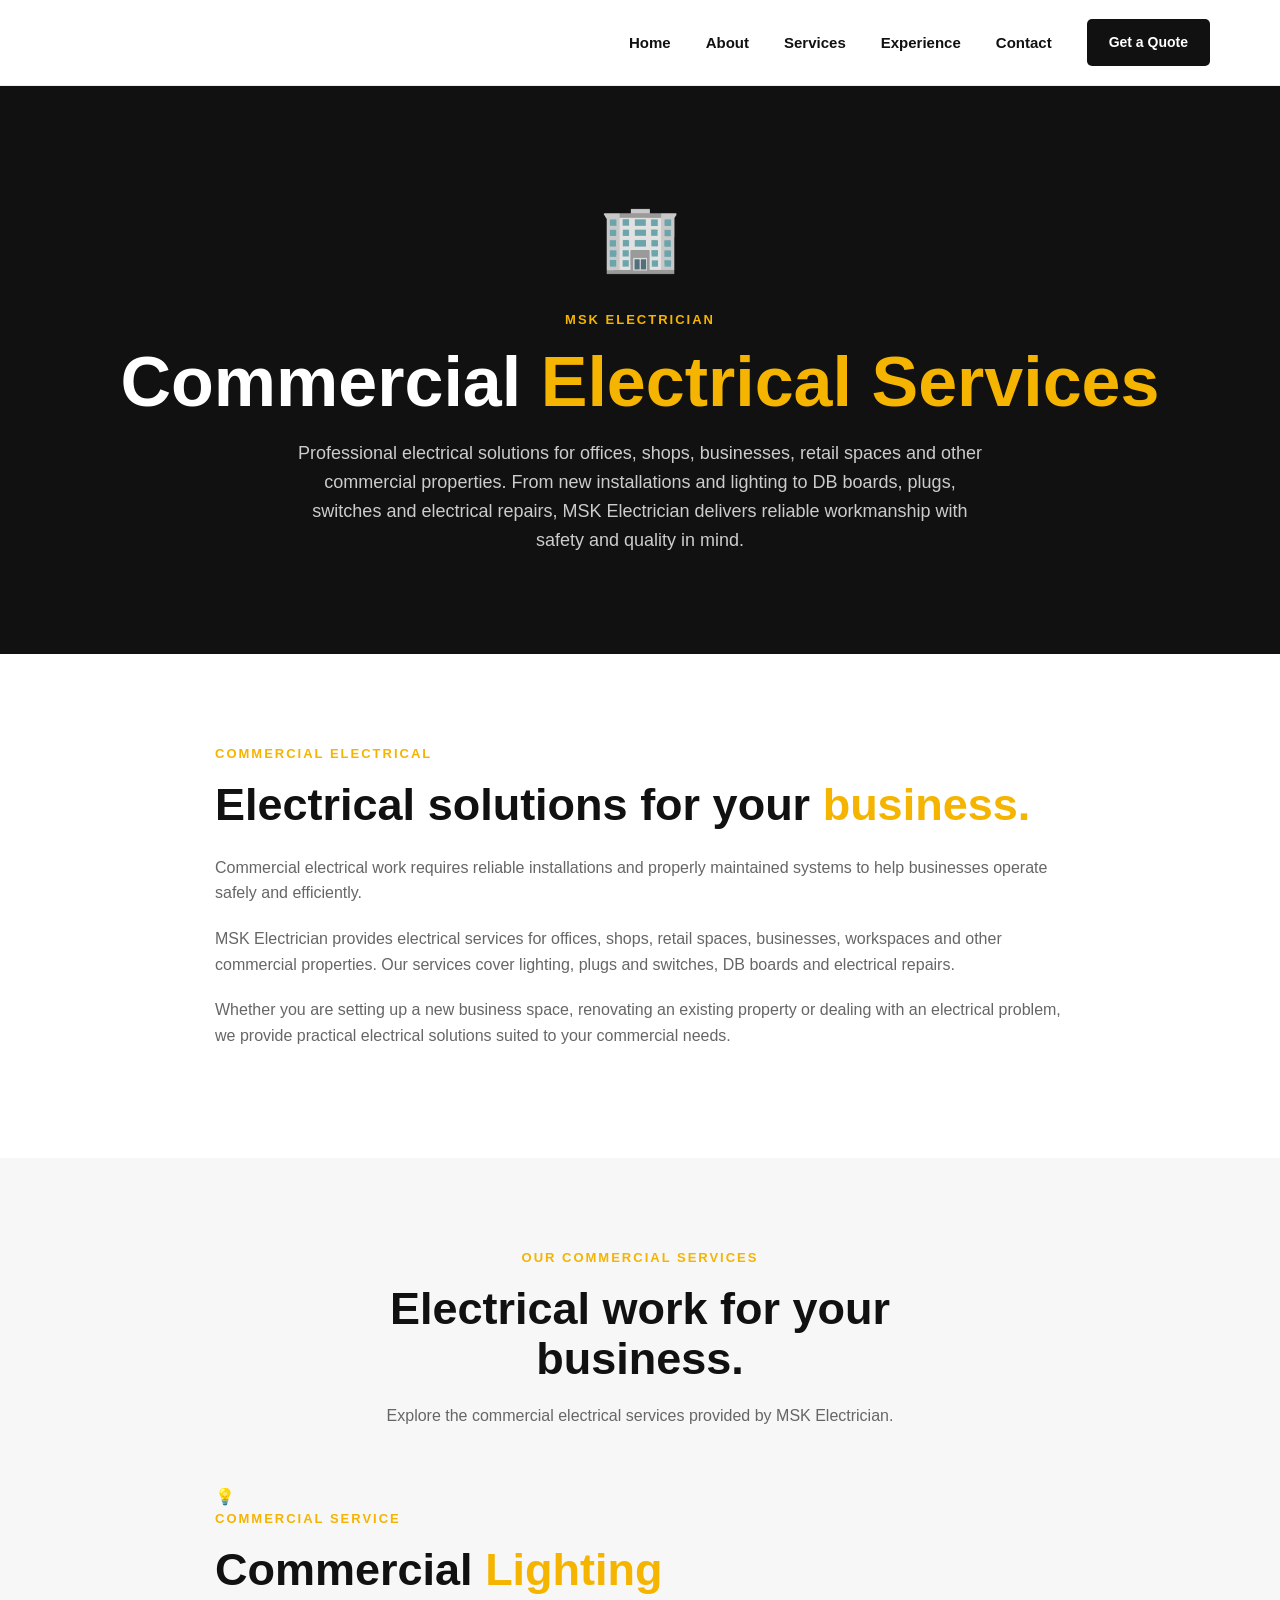
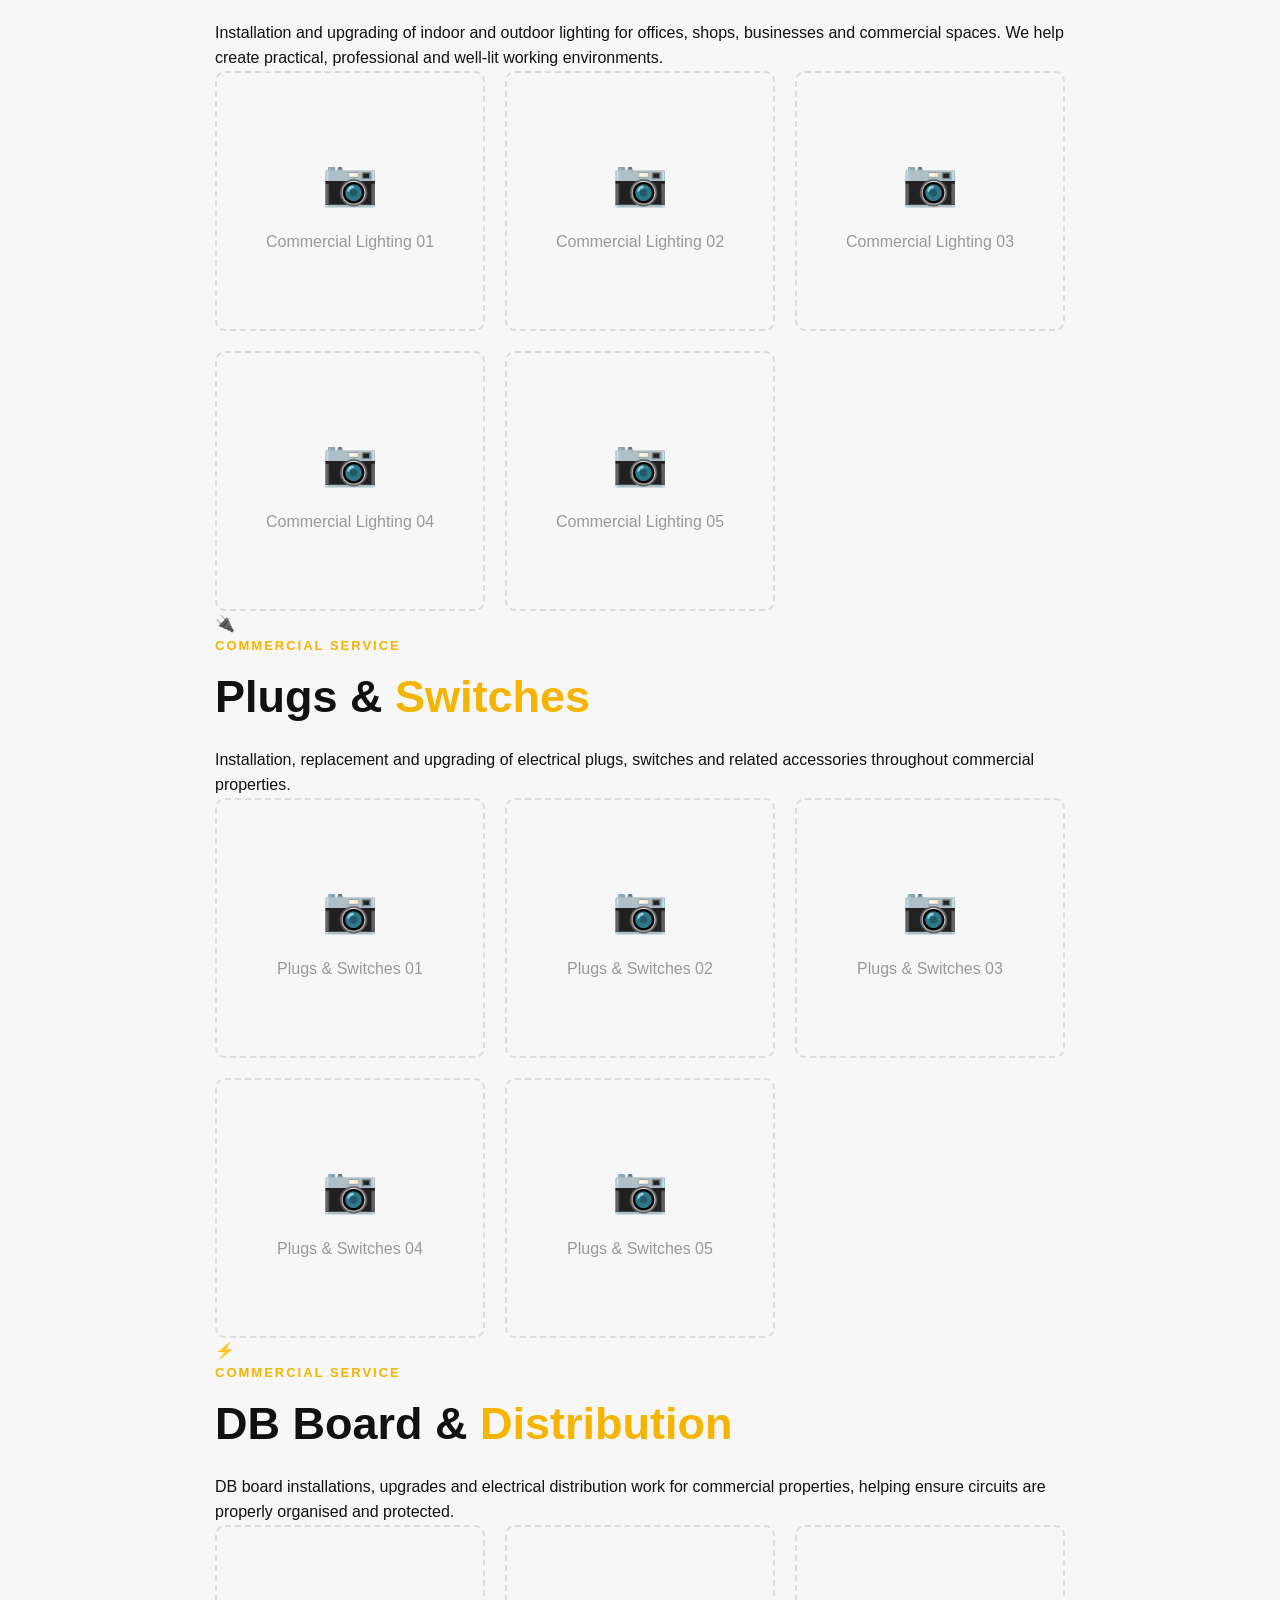
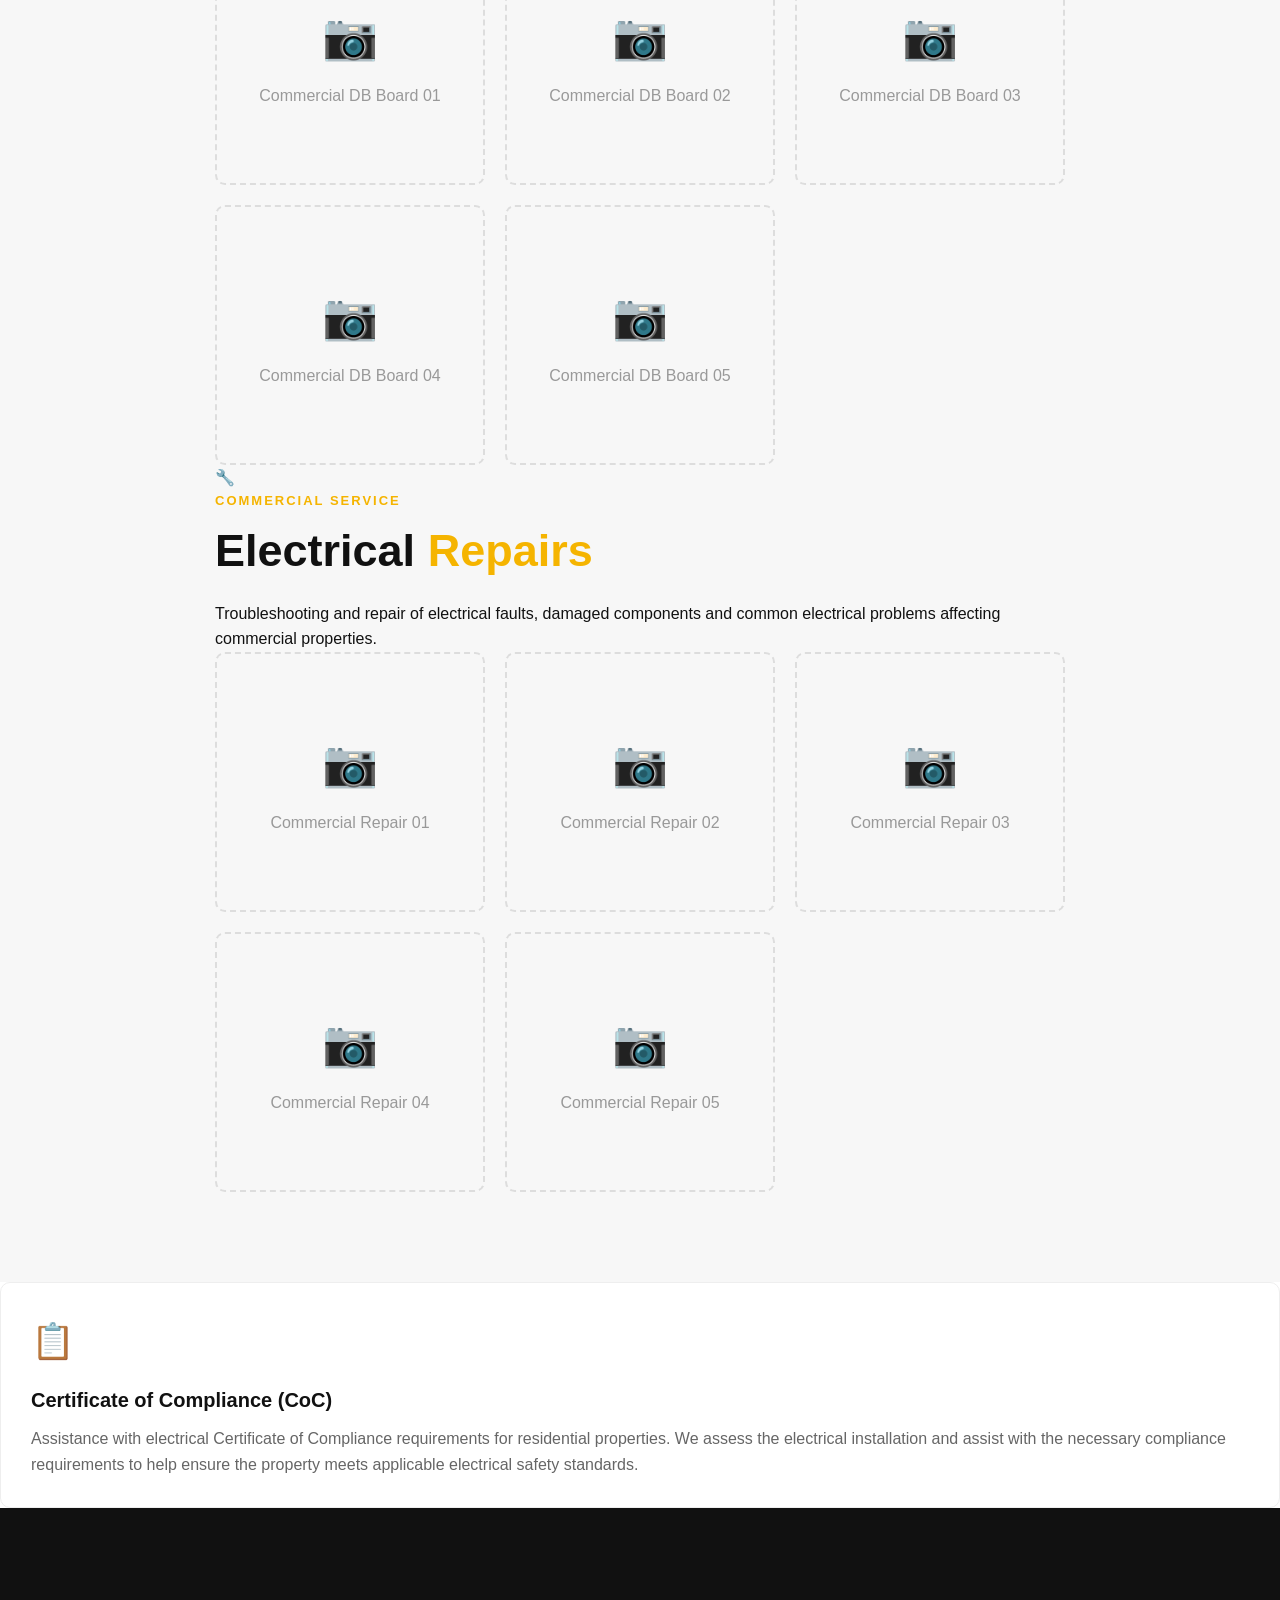
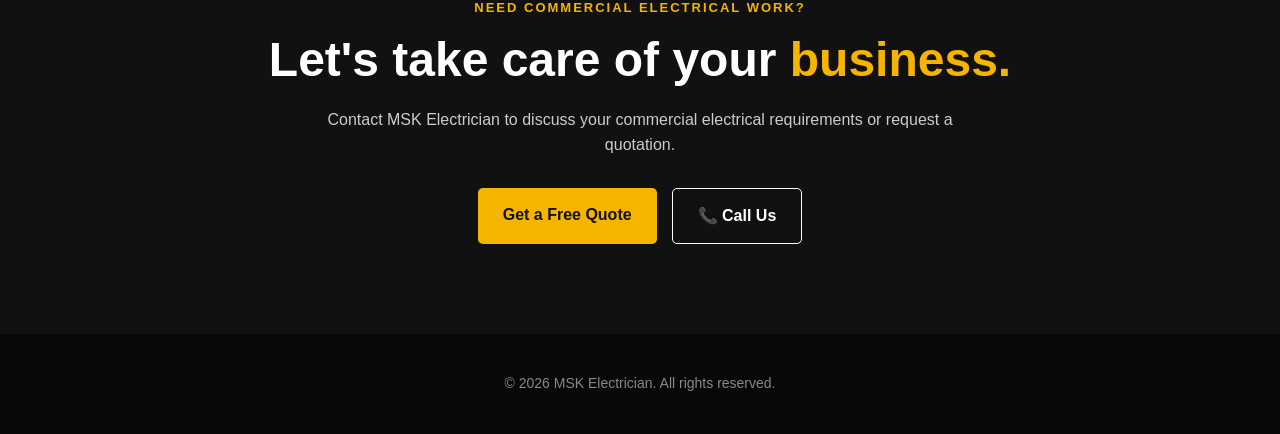
==== commit dfd51c93: "Update commercial.html" ====
--- a/commercial.html
+++ b/commercial.html
@@ -443,8 +443,31 @@
 
 </section>
 
-
-
+  <!-- =========================
+    CERTIFICATE OF COMPLIANCE
+    ========================= -->
+<div class="service-job-card">
+
+    <div class="service-job-icon">
+        📋
+    </div>
+
+    <h3>
+        Certificate of Compliance (CoC)
+    </h3>
+
+    <p>
+        Assistance with electrical Certificate of
+        Compliance requirements for residential
+        properties. We assess the electrical
+        installation and assist with the necessary
+        compliance requirements to help ensure the
+        property meets applicable electrical
+        safety standards.
+    </p>
+
+</div>
+    
 <!-- =========================
      COMMERCIAL CTA
 ========================= -->
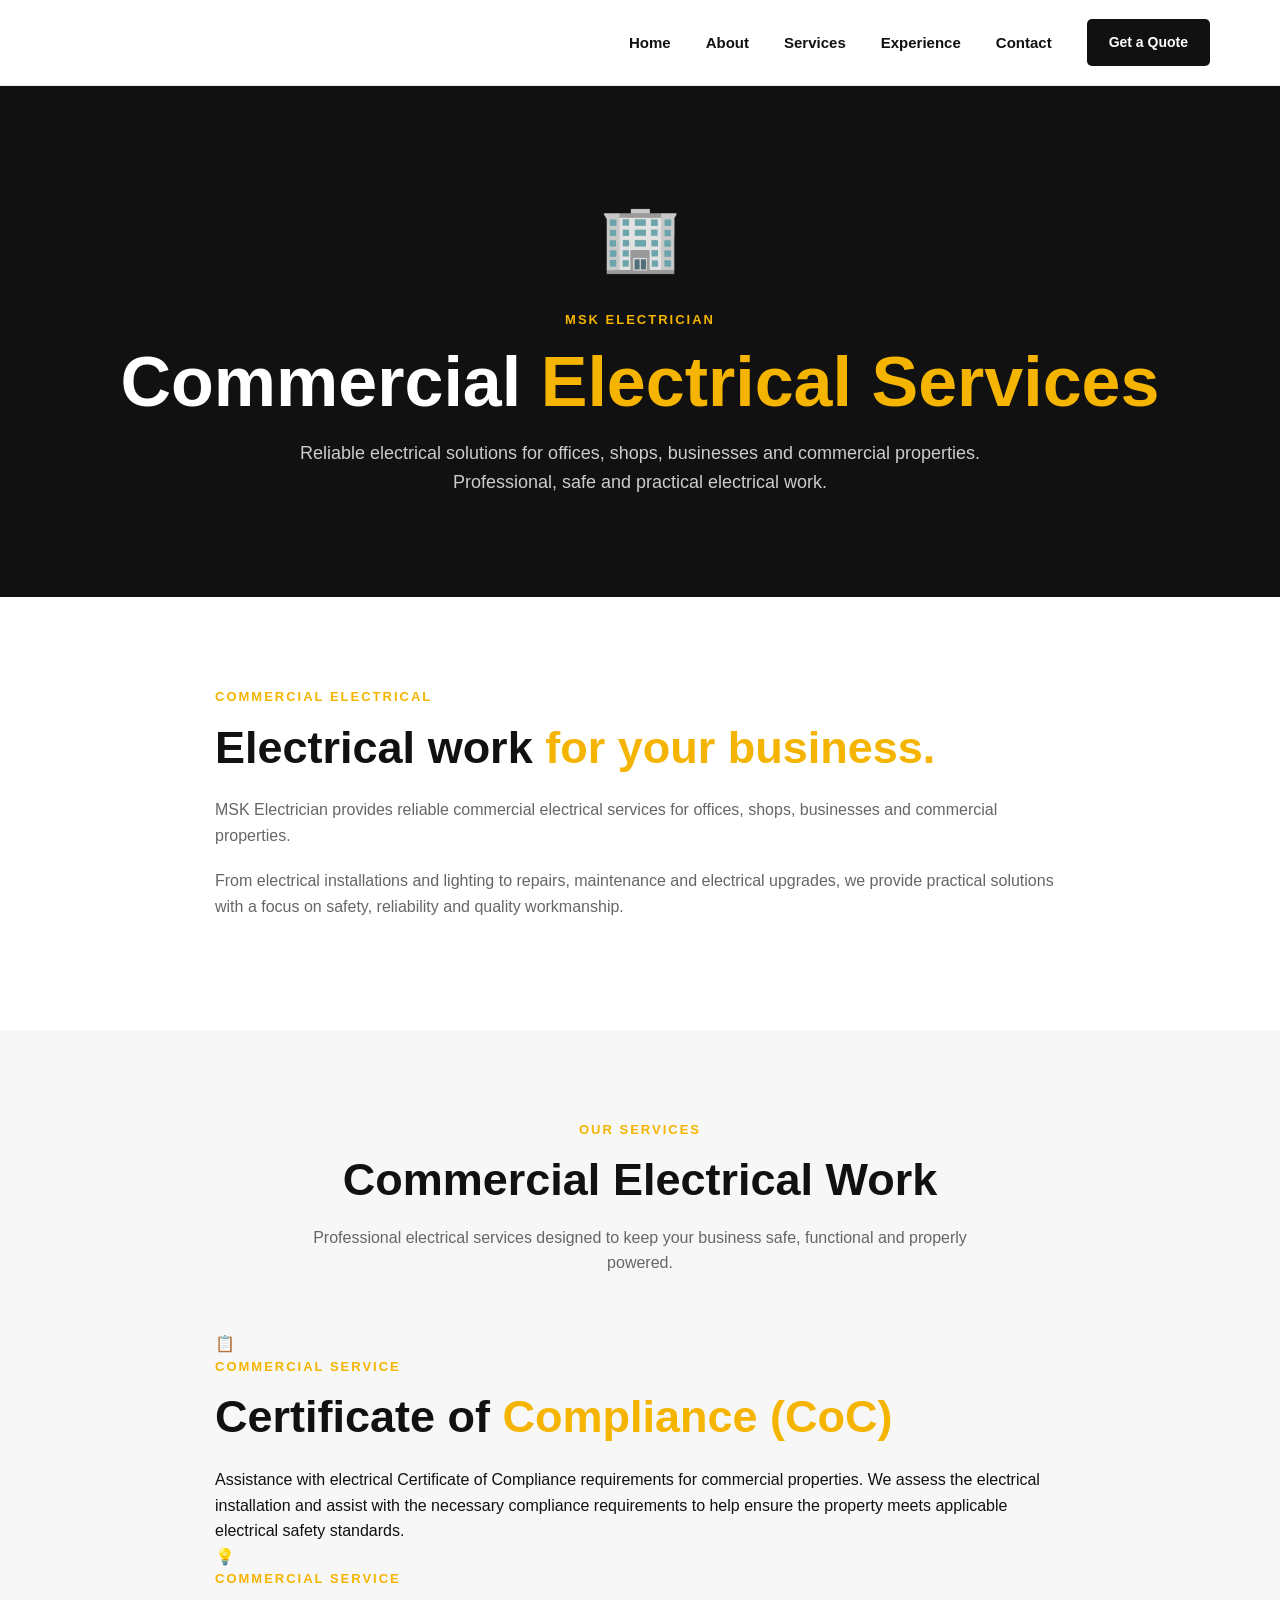
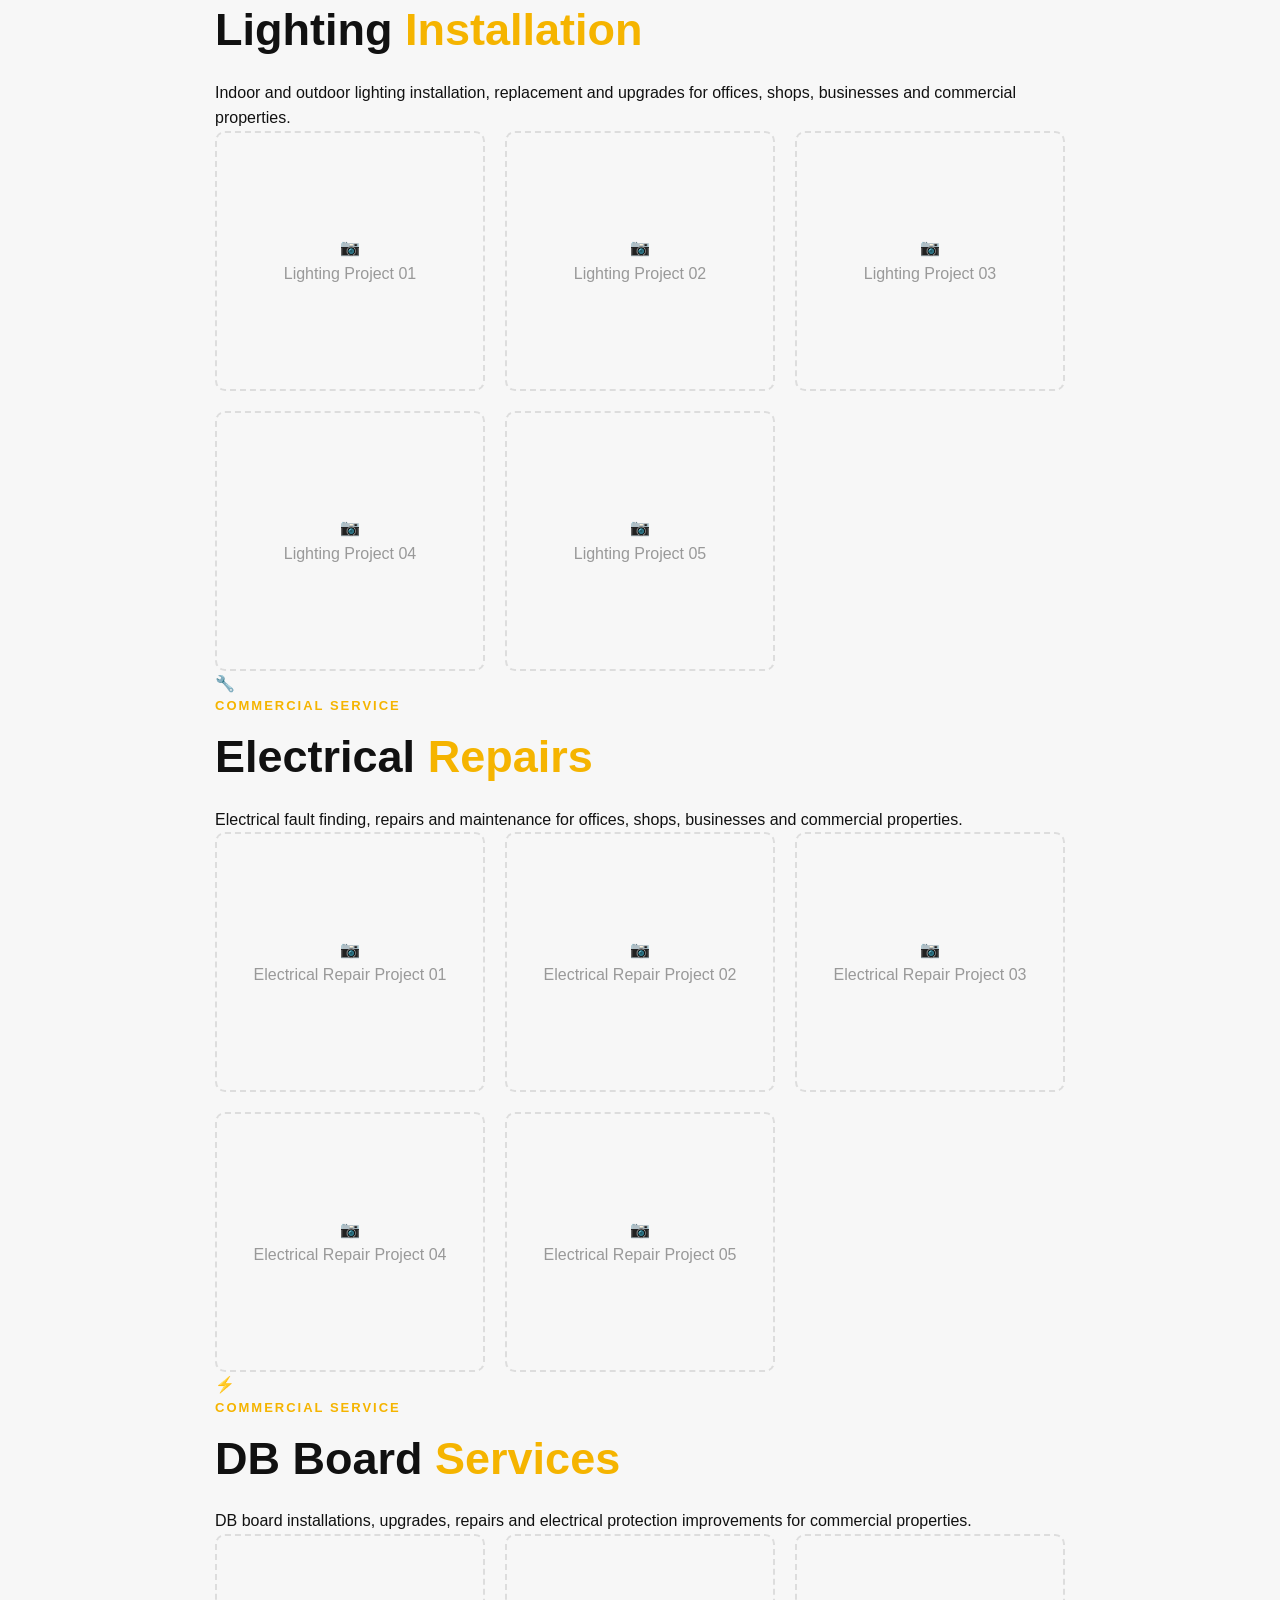
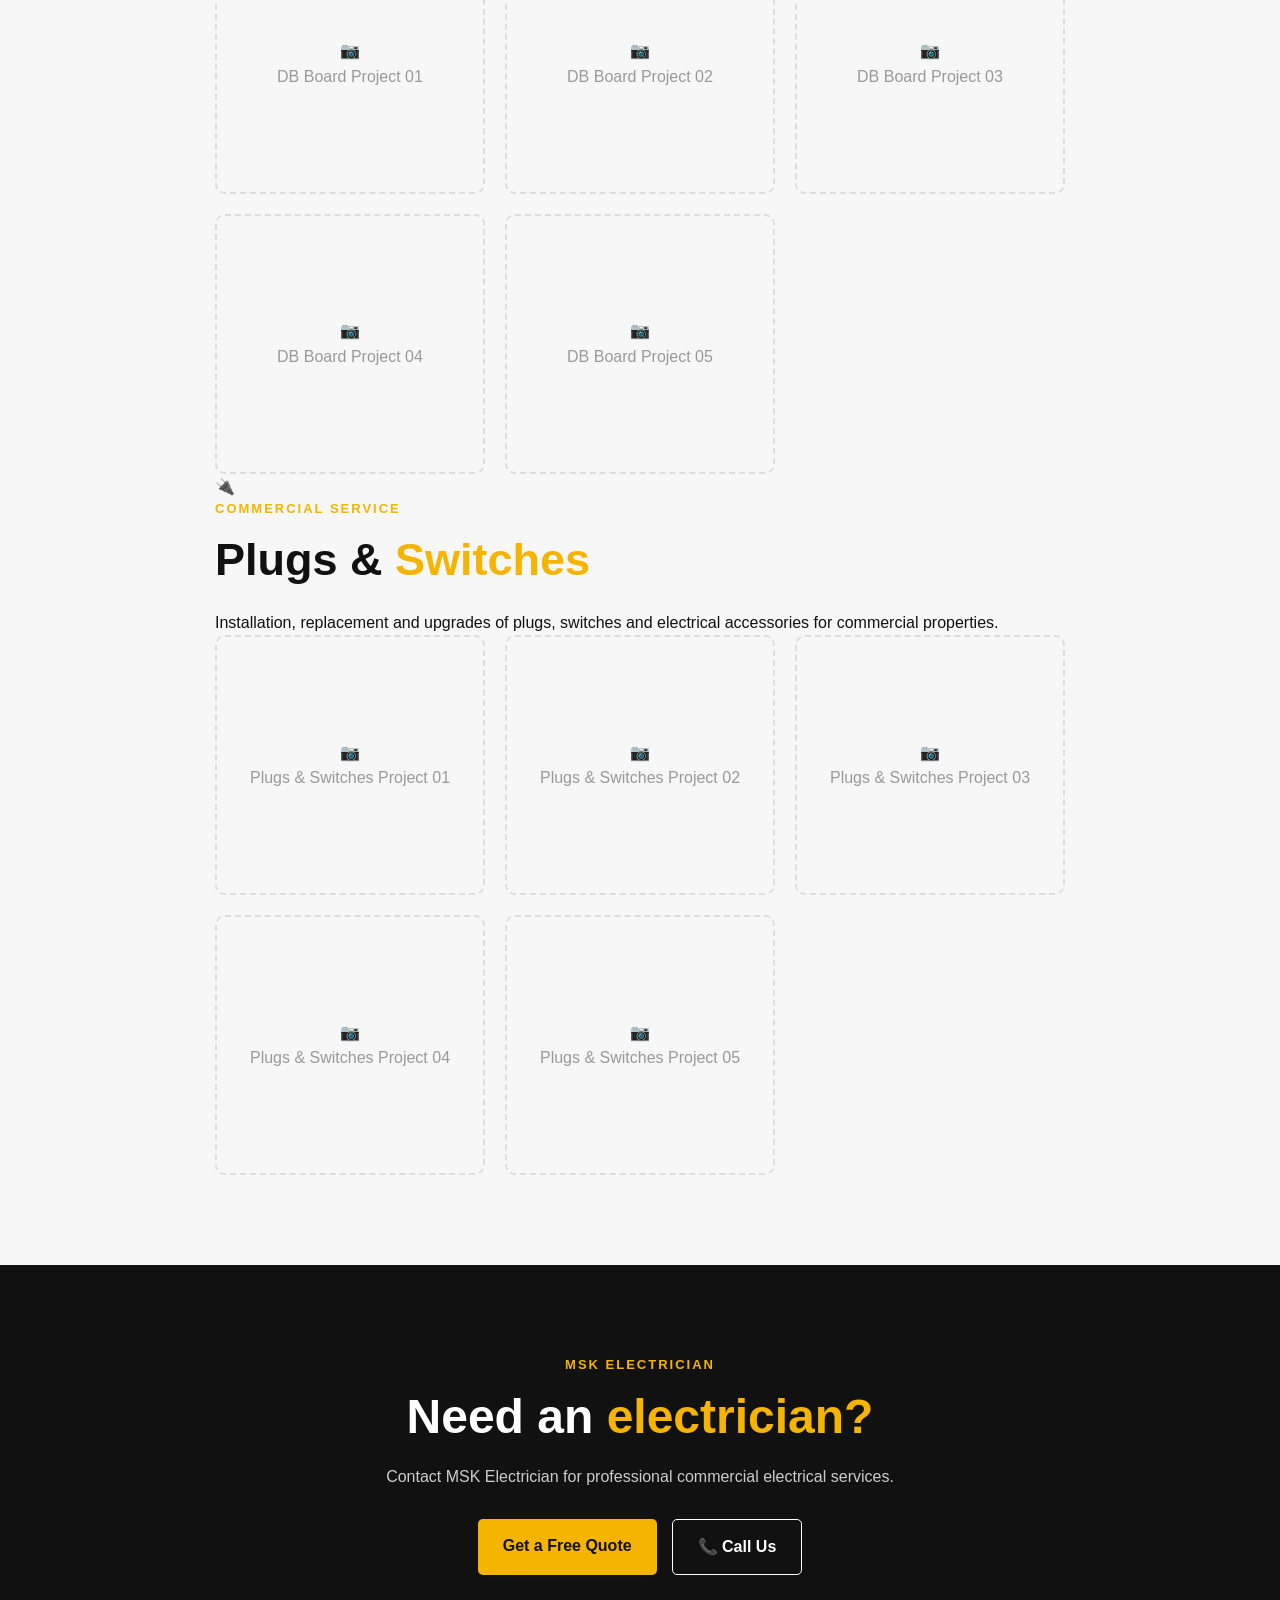
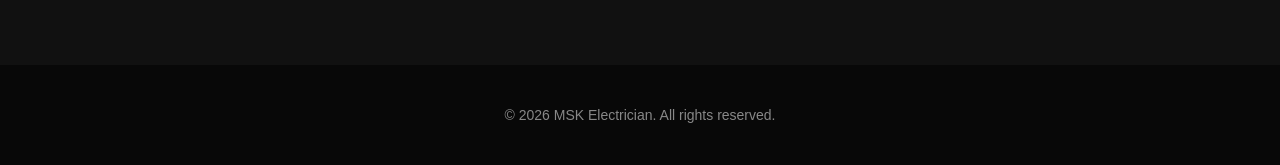
==== commit 0fe15481: "Update commercial.html" ====
--- a/commercial.html
+++ b/commercial.html
@@ -11,14 +11,14 @@
     <title>Commercial Electrical Services | MSK Electrician</title>
 
     <meta name="description"
-        content="Professional commercial electrical services from MSK Electrician, including commercial lighting, plugs and switches, DB boards and electrical repairs.">
+        content="Professional commercial electrical services by MSK Electrician including Certificate of Compliance, lighting, electrical repairs, DB boards, plugs, switches and maintenance.">
 
     <link rel="stylesheet" href="style.css">
 
 </head>
 
 
-<body class="service-page">
+<body>
 
 
 <!-- =========================
@@ -86,13 +86,9 @@
     </h1>
 
     <p>
-        Professional electrical solutions for offices,
-        shops, businesses, retail spaces and other
-        commercial properties. From new installations
-        and lighting to DB boards, plugs, switches and
-        electrical repairs, MSK Electrician delivers
-        reliable workmanship with safety and quality
-        in mind.
+        Reliable electrical solutions for offices,
+        shops, businesses and commercial properties.
+        Professional, safe and practical electrical work.
     </p>
 
 </section>
@@ -112,30 +108,22 @@
         </p>
 
         <h2>
-            Electrical solutions for your
-            <span>business.</span>
+            Electrical work
+            <span>for your business.</span>
         </h2>
 
         <p>
-            Commercial electrical work requires reliable
-            installations and properly maintained systems
-            to help businesses operate safely and efficiently.
+            MSK Electrician provides reliable commercial
+            electrical services for offices, shops,
+            businesses and commercial properties.
         </p>
 
         <p>
-            MSK Electrician provides electrical services
-            for offices, shops, retail spaces, businesses,
-            workspaces and other commercial properties.
-            Our services cover lighting, plugs and switches,
-            DB boards and electrical repairs.
-        </p>
-
-        <p>
-            Whether you are setting up a new business space,
-            renovating an existing property or dealing with
-            an electrical problem, we provide practical
-            electrical solutions suited to your commercial
-            needs.
+            From electrical installations and lighting
+            to repairs, maintenance and electrical
+            upgrades, we provide practical solutions
+            with a focus on safety, reliability and
+            quality workmanship.
         </p>
 
     </div>
@@ -153,17 +141,18 @@
     <div class="section-heading">
 
         <p class="section-label">
-            OUR COMMERCIAL SERVICES
+            OUR SERVICES
         </p>
 
         <h2>
-            Electrical work for your
-            <span>business.</span>
+            Commercial
+            <span>Electrical Work</span>
         </h2>
 
         <p>
-            Explore the commercial electrical services
-            provided by MSK Electrician.
+            Professional electrical services designed
+            to keep your business safe, functional and
+            properly powered.
         </p>
 
     </div>
@@ -171,7 +160,49 @@
 
 
     <!-- =========================
-         LIGHTING
+         01 — CERTIFICATE OF COMPLIANCE
+         FIRST SERVICE
+    ========================= -->
+
+    <div class="service-detail-content">
+
+        <div class="service-detail-heading">
+
+            <div class="service-detail-icon">
+                📋
+            </div>
+
+            <div>
+
+                <p class="section-label">
+                    COMMERCIAL SERVICE
+                </p>
+
+                <h2>
+                    Certificate of
+                    <span>Compliance (CoC)</span>
+                </h2>
+
+                <p>
+                    Assistance with electrical Certificate
+                    of Compliance requirements for
+                    commercial properties. We assess the
+                    electrical installation and assist with
+                    the necessary compliance requirements
+                    to help ensure the property meets
+                    applicable electrical safety standards.
+                </p>
+
+            </div>
+
+        </div>
+
+    </div>
+
+
+
+    <!-- =========================
+         02 — LIGHTING INSTALLATION
     ========================= -->
 
     <div class="service-detail-content">
@@ -189,49 +220,55 @@
                 </p>
 
                 <h2>
-                    Commercial
-                    <span>Lighting</span>
+                    Lighting
+                    <span>Installation</span>
                 </h2>
 
                 <p>
-                    Installation and upgrading of indoor
-                    and outdoor lighting for offices,
-                    shops, businesses and commercial spaces.
-                    We help create practical, professional
-                    and well-lit working environments.
-                </p>
-
-            </div>
-
-        </div>
+                    Indoor and outdoor lighting installation,
+                    replacement and upgrades for offices,
+                    shops, businesses and commercial
+                    properties.
+                </p>
+
+            </div>
+
+        </div>
+
 
 
         <div class="service-photo-grid">
 
-            <div class="service-photo-placeholder">
-                <span>📷</span>
-                <p>Commercial Lighting 01</p>
-            </div>
-
-            <div class="service-photo-placeholder">
-                <span>📷</span>
-                <p>Commercial Lighting 02</p>
-            </div>
-
-            <div class="service-photo-placeholder">
-                <span>📷</span>
-                <p>Commercial Lighting 03</p>
-            </div>
-
-            <div class="service-photo-placeholder">
-                <span>📷</span>
-                <p>Commercial Lighting 04</p>
-            </div>
-
-            <div class="service-photo-placeholder">
-                <span>📷</span>
-                <p>Commercial Lighting 05</p>
-            </div>
+
+            <div class="service-photo-placeholder">
+                <span>📷</span>
+                <p>Lighting Project 01</p>
+            </div>
+
+
+            <div class="service-photo-placeholder">
+                <span>📷</span>
+                <p>Lighting Project 02</p>
+            </div>
+
+
+            <div class="service-photo-placeholder">
+                <span>📷</span>
+                <p>Lighting Project 03</p>
+            </div>
+
+
+            <div class="service-photo-placeholder">
+                <span>📷</span>
+                <p>Lighting Project 04</p>
+            </div>
+
+
+            <div class="service-photo-placeholder">
+                <span>📷</span>
+                <p>Lighting Project 05</p>
+            </div>
+
 
         </div>
 
@@ -240,7 +277,155 @@
 
 
     <!-- =========================
-         PLUGS & SWITCHES
+         03 — ELECTRICAL REPAIRS
+    ========================= -->
+
+    <div class="service-detail-content">
+
+        <div class="service-detail-heading">
+
+            <div class="service-detail-icon">
+                🔧
+            </div>
+
+            <div>
+
+                <p class="section-label">
+                    COMMERCIAL SERVICE
+                </p>
+
+                <h2>
+                    Electrical
+                    <span>Repairs</span>
+                </h2>
+
+                <p>
+                    Electrical fault finding, repairs and
+                    maintenance for offices, shops,
+                    businesses and commercial properties.
+                </p>
+
+            </div>
+
+        </div>
+
+
+
+        <div class="service-photo-grid">
+
+
+            <div class="service-photo-placeholder">
+                <span>📷</span>
+                <p>Electrical Repair Project 01</p>
+            </div>
+
+
+            <div class="service-photo-placeholder">
+                <span>📷</span>
+                <p>Electrical Repair Project 02</p>
+            </div>
+
+
+            <div class="service-photo-placeholder">
+                <span>📷</span>
+                <p>Electrical Repair Project 03</p>
+            </div>
+
+
+            <div class="service-photo-placeholder">
+                <span>📷</span>
+                <p>Electrical Repair Project 04</p>
+            </div>
+
+
+            <div class="service-photo-placeholder">
+                <span>📷</span>
+                <p>Electrical Repair Project 05</p>
+            </div>
+
+
+        </div>
+
+    </div>
+
+
+
+    <!-- =========================
+         04 — DB BOARD SERVICES
+    ========================= -->
+
+    <div class="service-detail-content">
+
+        <div class="service-detail-heading">
+
+            <div class="service-detail-icon">
+                ⚡
+            </div>
+
+            <div>
+
+                <p class="section-label">
+                    COMMERCIAL SERVICE
+                </p>
+
+                <h2>
+                    DB Board
+                    <span>Services</span>
+                </h2>
+
+                <p>
+                    DB board installations, upgrades, repairs
+                    and electrical protection improvements
+                    for commercial properties.
+                </p>
+
+            </div>
+
+        </div>
+
+
+
+        <div class="service-photo-grid">
+
+
+            <div class="service-photo-placeholder">
+                <span>📷</span>
+                <p>DB Board Project 01</p>
+            </div>
+
+
+            <div class="service-photo-placeholder">
+                <span>📷</span>
+                <p>DB Board Project 02</p>
+            </div>
+
+
+            <div class="service-photo-placeholder">
+                <span>📷</span>
+                <p>DB Board Project 03</p>
+            </div>
+
+
+            <div class="service-photo-placeholder">
+                <span>📷</span>
+                <p>DB Board Project 04</p>
+            </div>
+
+
+            <div class="service-photo-placeholder">
+                <span>📷</span>
+                <p>DB Board Project 05</p>
+            </div>
+
+
+        </div>
+
+    </div>
+
+
+
+    <!-- =========================
+         05 — PLUGS & SWITCHES
     ========================= -->
 
     <div class="service-detail-content">
@@ -263,179 +448,49 @@
                 </h2>
 
                 <p>
-                    Installation, replacement and upgrading
-                    of electrical plugs, switches and related
-                    accessories throughout commercial
-                    properties.
-                </p>
-
-            </div>
-
-        </div>
+                    Installation, replacement and upgrades of
+                    plugs, switches and electrical accessories
+                    for commercial properties.
+                </p>
+
+            </div>
+
+        </div>
+
 
 
         <div class="service-photo-grid">
 
-            <div class="service-photo-placeholder">
-                <span>📷</span>
-                <p>Plugs & Switches 01</p>
-            </div>
-
-            <div class="service-photo-placeholder">
-                <span>📷</span>
-                <p>Plugs & Switches 02</p>
-            </div>
-
-            <div class="service-photo-placeholder">
-                <span>📷</span>
-                <p>Plugs & Switches 03</p>
-            </div>
-
-            <div class="service-photo-placeholder">
-                <span>📷</span>
-                <p>Plugs & Switches 04</p>
-            </div>
-
-            <div class="service-photo-placeholder">
-                <span>📷</span>
-                <p>Plugs & Switches 05</p>
-            </div>
-
-        </div>
-
-    </div>
-
-
-
-    <!-- =========================
-         DB BOARD
-    ========================= -->
-
-    <div class="service-detail-content">
-
-        <div class="service-detail-heading">
-
-            <div class="service-detail-icon">
-                ⚡
-            </div>
-
-            <div>
-
-                <p class="section-label">
-                    COMMERCIAL SERVICE
-                </p>
-
-                <h2>
-                    DB Board &
-                    <span>Distribution</span>
-                </h2>
-
-                <p>
-                    DB board installations, upgrades and
-                    electrical distribution work for commercial
-                    properties, helping ensure circuits are
-                    properly organised and protected.
-                </p>
-
-            </div>
-
-        </div>
-
-
-        <div class="service-photo-grid">
-
-            <div class="service-photo-placeholder">
-                <span>📷</span>
-                <p>Commercial DB Board 01</p>
-            </div>
-
-            <div class="service-photo-placeholder">
-                <span>📷</span>
-                <p>Commercial DB Board 02</p>
-            </div>
-
-            <div class="service-photo-placeholder">
-                <span>📷</span>
-                <p>Commercial DB Board 03</p>
-            </div>
-
-            <div class="service-photo-placeholder">
-                <span>📷</span>
-                <p>Commercial DB Board 04</p>
-            </div>
-
-            <div class="service-photo-placeholder">
-                <span>📷</span>
-                <p>Commercial DB Board 05</p>
-            </div>
-
-        </div>
-
-    </div>
-
-
-
-    <!-- =========================
-         ELECTRICAL REPAIRS
-    ========================= -->
-
-    <div class="service-detail-content">
-
-        <div class="service-detail-heading">
-
-            <div class="service-detail-icon">
-                🔧
-            </div>
-
-            <div>
-
-                <p class="section-label">
-                    COMMERCIAL SERVICE
-                </p>
-
-                <h2>
-                    Electrical
-                    <span>Repairs</span>
-                </h2>
-
-                <p>
-                    Troubleshooting and repair of electrical
-                    faults, damaged components and common
-                    electrical problems affecting commercial
-                    properties.
-                </p>
-
-            </div>
-
-        </div>
-
-
-        <div class="service-photo-grid">
-
-            <div class="service-photo-placeholder">
-                <span>📷</span>
-                <p>Commercial Repair 01</p>
-            </div>
-
-            <div class="service-photo-placeholder">
-                <span>📷</span>
-                <p>Commercial Repair 02</p>
-            </div>
-
-            <div class="service-photo-placeholder">
-                <span>📷</span>
-                <p>Commercial Repair 03</p>
-            </div>
-
-            <div class="service-photo-placeholder">
-                <span>📷</span>
-                <p>Commercial Repair 04</p>
-            </div>
-
-            <div class="service-photo-placeholder">
-                <span>📷</span>
-                <p>Commercial Repair 05</p>
-            </div>
+
+            <div class="service-photo-placeholder">
+                <span>📷</span>
+                <p>Plugs & Switches Project 01</p>
+            </div>
+
+
+            <div class="service-photo-placeholder">
+                <span>📷</span>
+                <p>Plugs & Switches Project 02</p>
+            </div>
+
+
+            <div class="service-photo-placeholder">
+                <span>📷</span>
+                <p>Plugs & Switches Project 03</p>
+            </div>
+
+
+            <div class="service-photo-placeholder">
+                <span>📷</span>
+                <p>Plugs & Switches Project 04</p>
+            </div>
+
+
+            <div class="service-photo-placeholder">
+                <span>📷</span>
+                <p>Plugs & Switches Project 05</p>
+            </div>
+
 
         </div>
 
@@ -443,65 +498,41 @@
 
 </section>
 
-  <!-- =========================
-    CERTIFICATE OF COMPLIANCE
-    ========================= -->
-<div class="service-job-card">
-
-    <div class="service-job-icon">
-        📋
-    </div>
-
-    <h3>
-        Certificate of Compliance (CoC)
-    </h3>
+
+
+<!-- =========================
+     CALL TO ACTION
+========================= -->
+
+<section class="service-cta">
+
+    <p class="section-label">
+        MSK ELECTRICIAN
+    </p>
+
+    <h2>
+        Need an
+        <span>electrician?</span>
+    </h2>
 
     <p>
-        Assistance with electrical Certificate of
-        Compliance requirements for residential
-        properties. We assess the electrical
-        installation and assist with the necessary
-        compliance requirements to help ensure the
-        property meets applicable electrical
-        safety standards.
+        Contact MSK Electrician for professional
+        commercial electrical services.
     </p>
 
-</div>
-    
-<!-- =========================
-     COMMERCIAL CTA
-========================= -->
-
-<section class="service-cta">
-
-    <p class="section-label">
-        NEED COMMERCIAL ELECTRICAL WORK?
-    </p>
-
-    <h2>
-        Let's take care of your
-        <span>business.</span>
-    </h2>
-
-    <p>
-        Contact MSK Electrician to discuss your
-        commercial electrical requirements or
-        request a quotation.
-    </p>
-
-
     <div class="service-cta-buttons">
 
-        <a href="index.html#contact"
-           class="primary-button">
+        <a
+            href="index.html#contact"
+            class="primary-button">
 
             Get a Free Quote
 
         </a>
 
-
-        <a href="tel:+27687250922"
-           class="secondary-button">
+        <a
+            href="tel:+27687250922"
+            class="secondary-button">
 
             📞 Call Us
 
@@ -526,6 +557,9 @@
 </footer>
 
 
+
+<script src="script.js"></script>
+
 </body>
 
 </html>
--- a/style.css
+++ b/style.css
@@ -360,6 +360,39 @@
 
 
 /* =========================
+   SERVICE LINK
+========================= */
+
+.service-link {
+    text-decoration: none;
+    color: inherit;
+    display: block;
+}
+
+.service-link-button {
+    display: inline-block;
+    margin-top: 22px;
+
+    background: #111111;
+    color: #ffffff;
+
+    padding: 11px 18px;
+
+    border-radius: 5px;
+
+    font-size: 14px;
+    font-weight: 700;
+
+    transition: 0.25s ease;
+}
+
+.service-link:hover .service-link-button {
+    background: #f5b400;
+    color: #111111;
+}
+
+
+/* =========================
    WHY US
 ========================= */
 
@@ -920,11 +953,24 @@
 
     text-align: center;
     color: #999999;
-}
-
-.service-photo-placeholder span {
-    font-size: 45px;
-    margin-bottom: 10px;
+
+    overflow: hidden;
+}
+
+
+/* =========================
+   SERVICE PHOTO IMAGES
+========================= */
+
+.service-photo-placeholder img {
+    width: 100%;
+    height: 260px;
+
+    object-fit: cover;
+
+    display: block;
+
+    border-radius: 10px;
 }
 
 
@@ -1193,4 +1239,9 @@
     .service-jobs-section {
         padding: 70px 20px;
     }
-}
+
+    .service-photo-placeholder img {
+        height: 260px;
+    }
+
+}
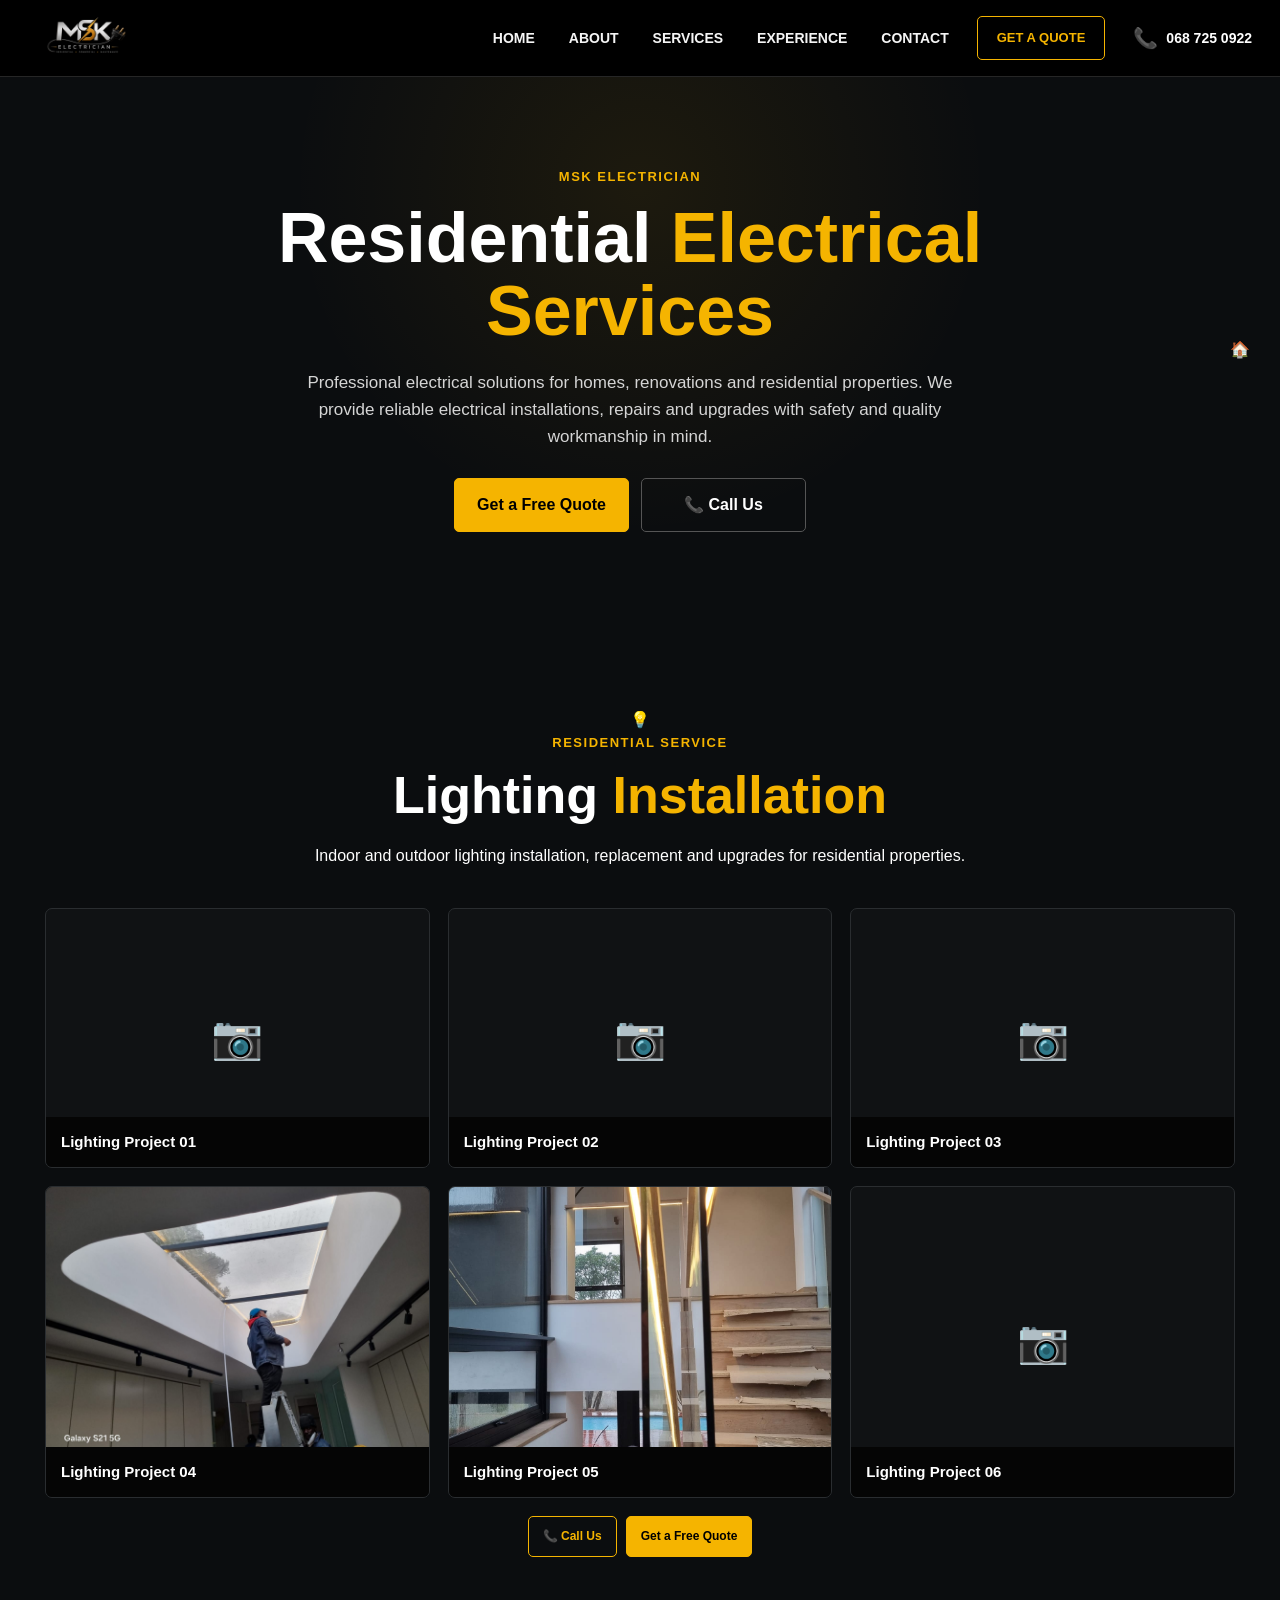
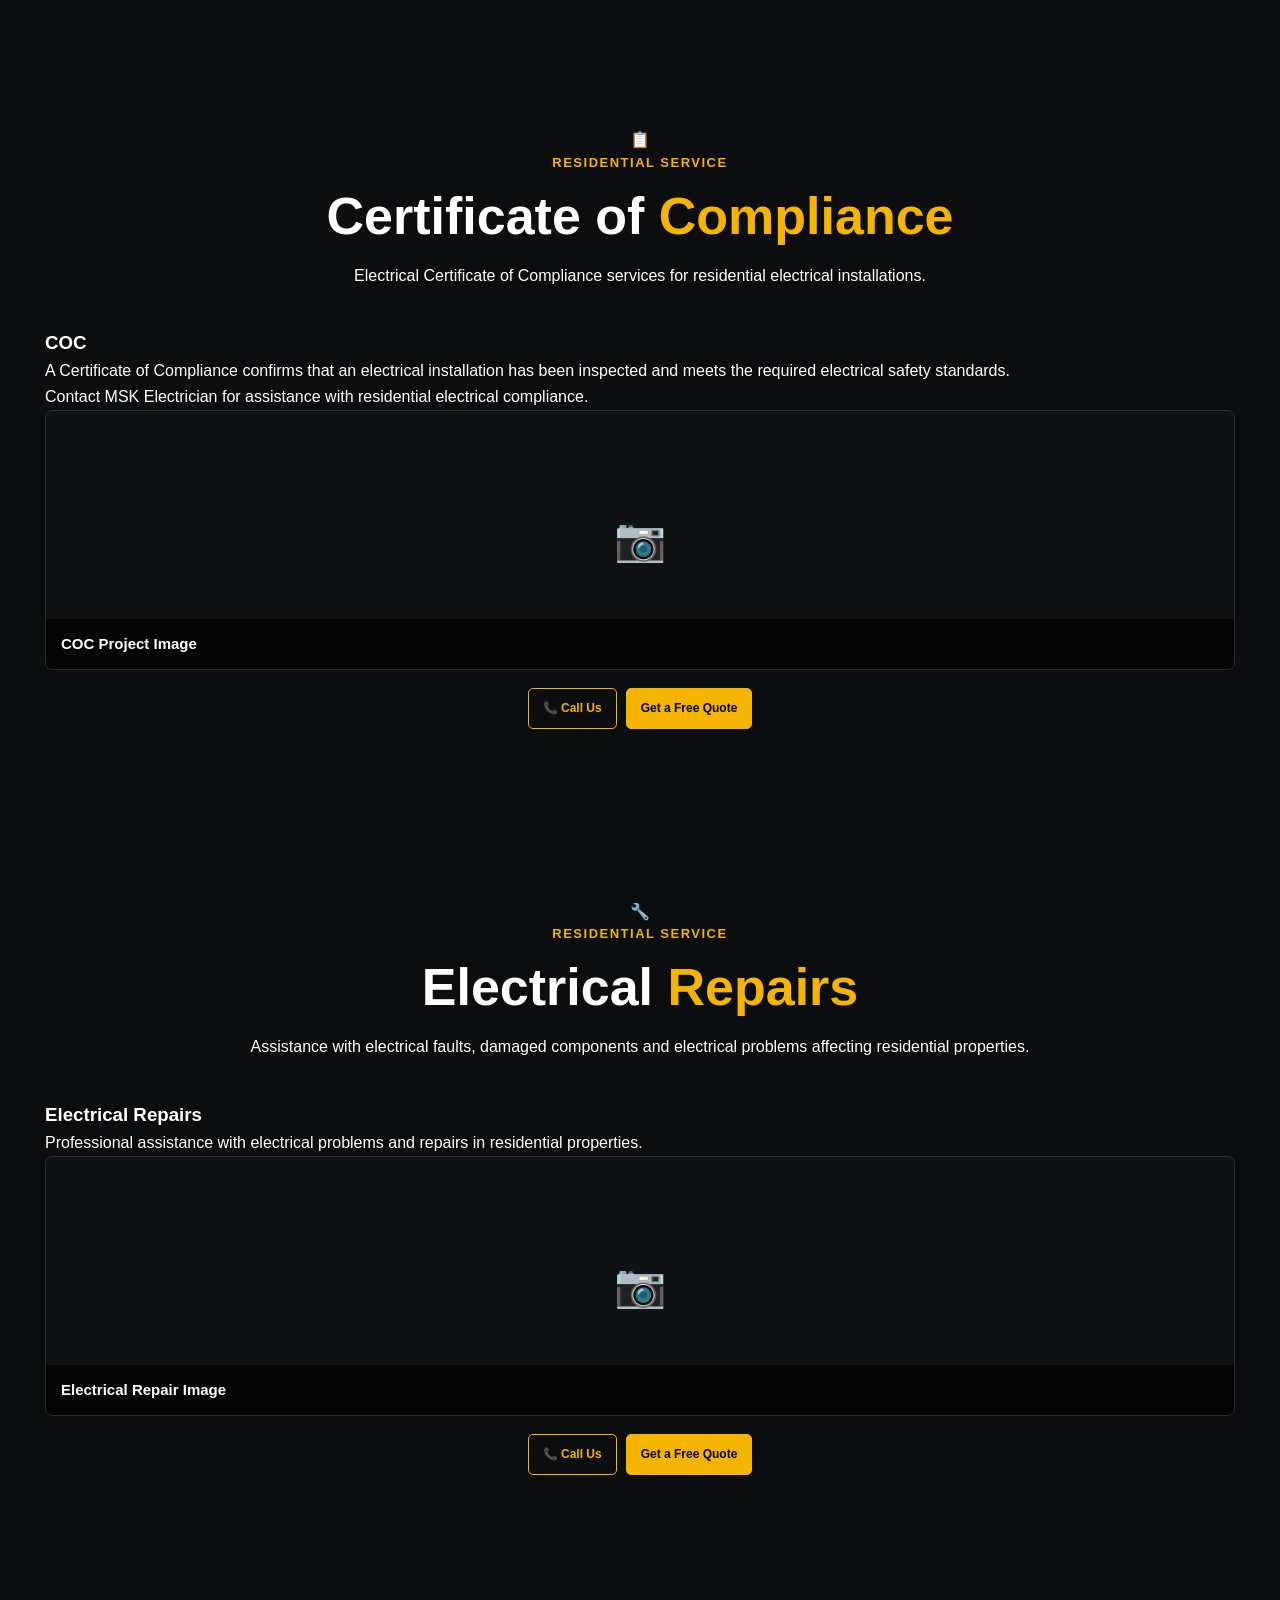
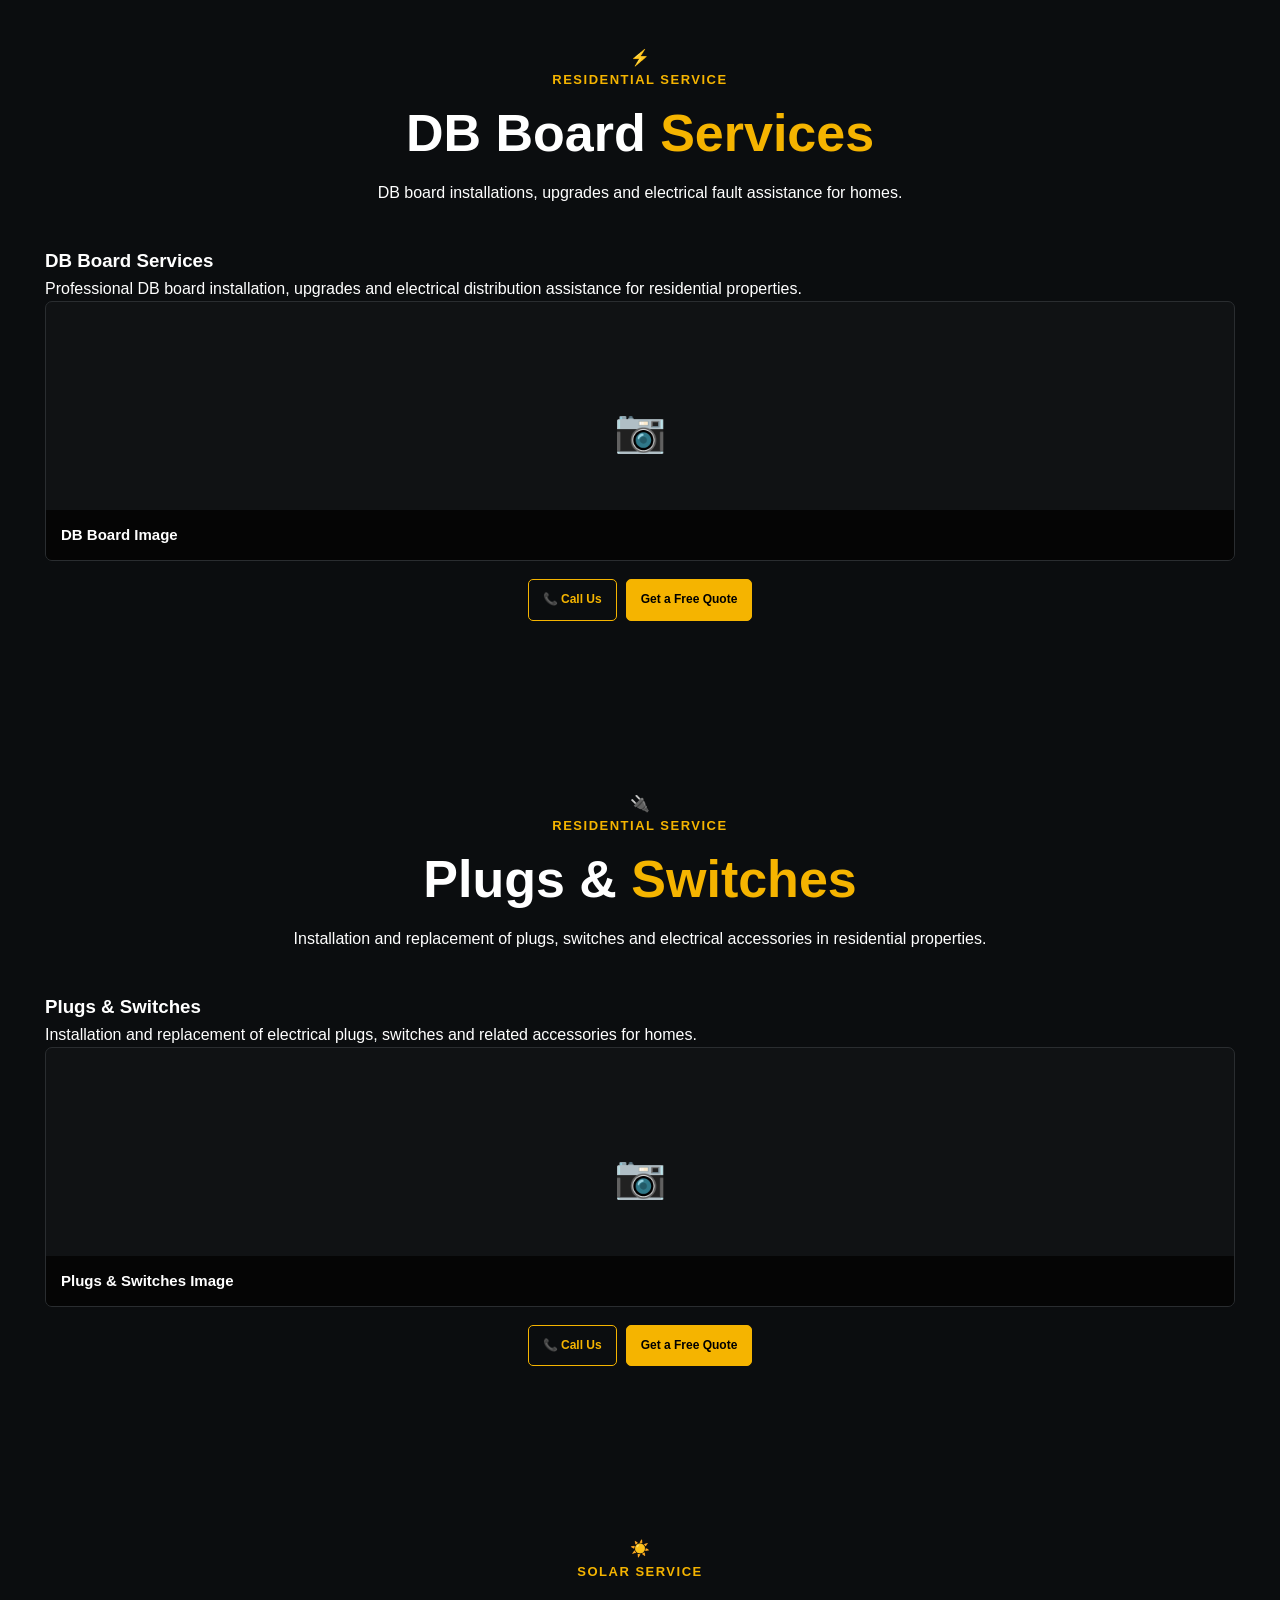
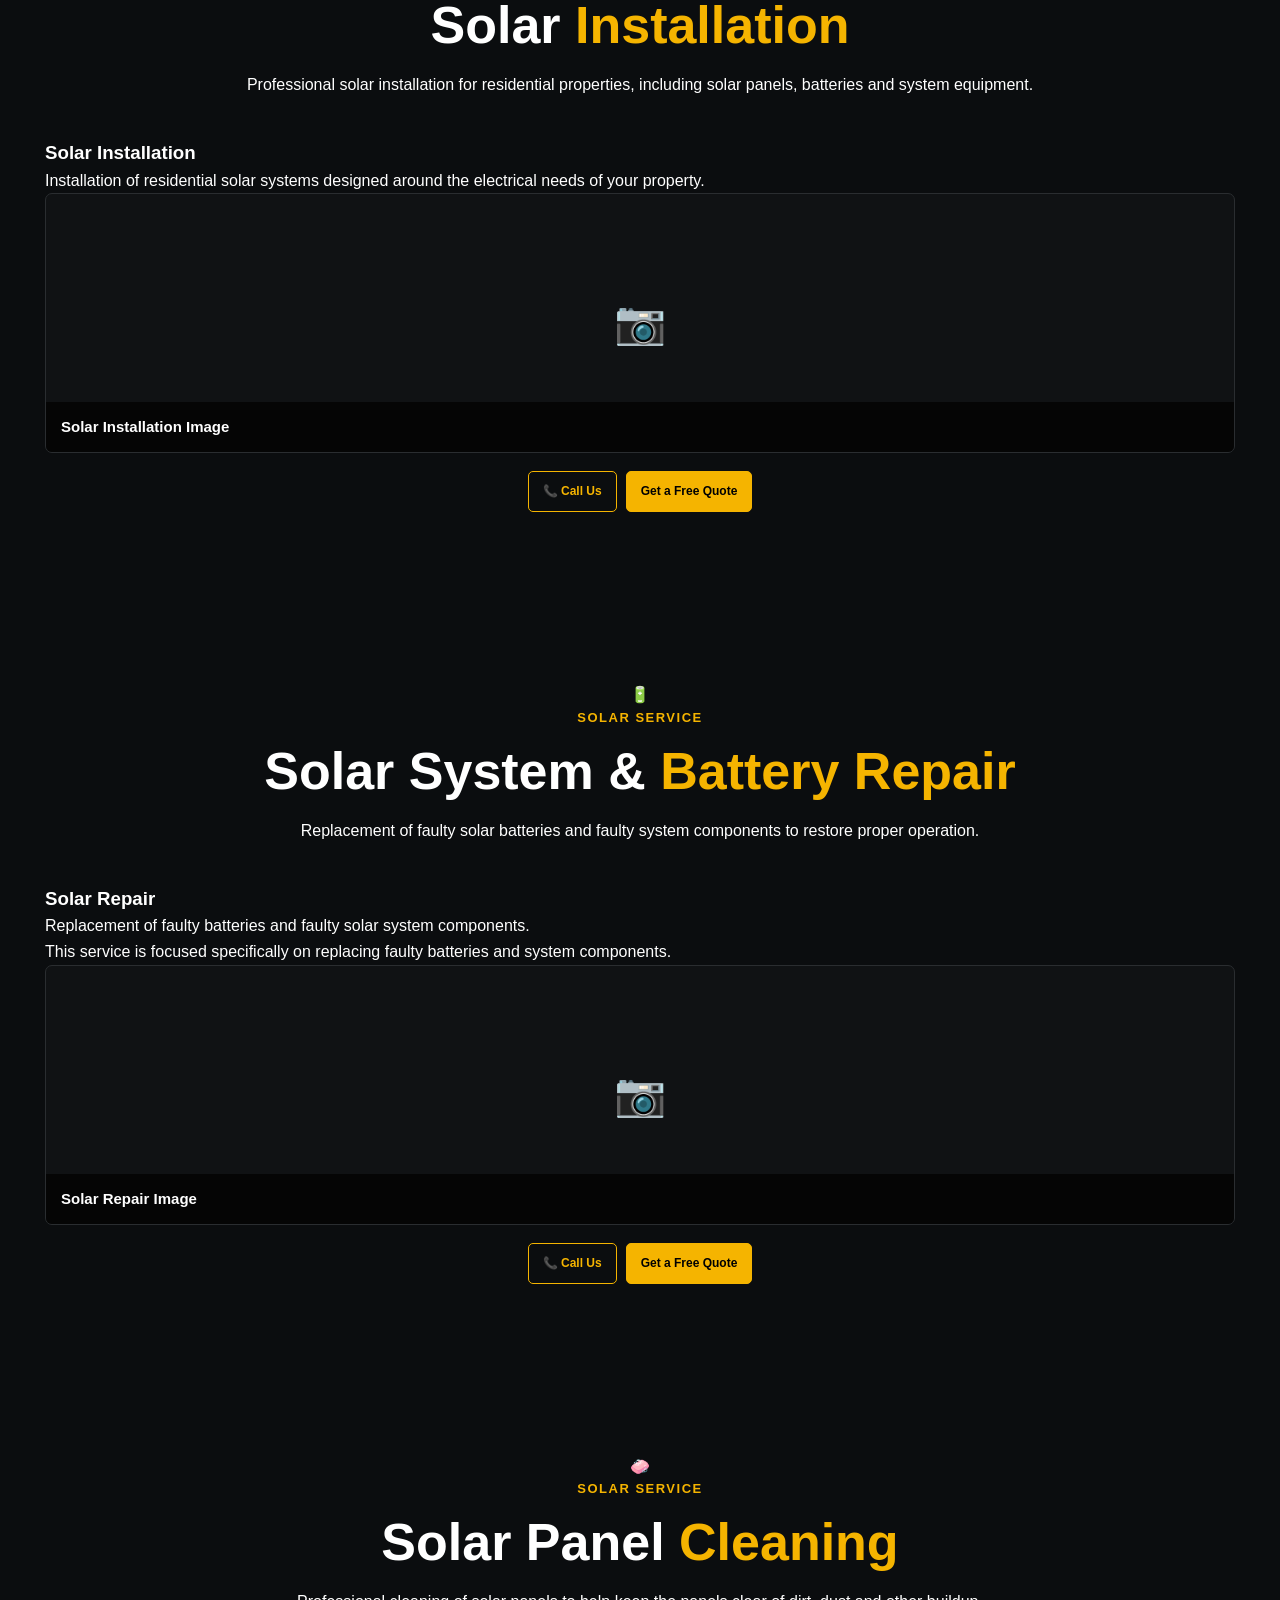
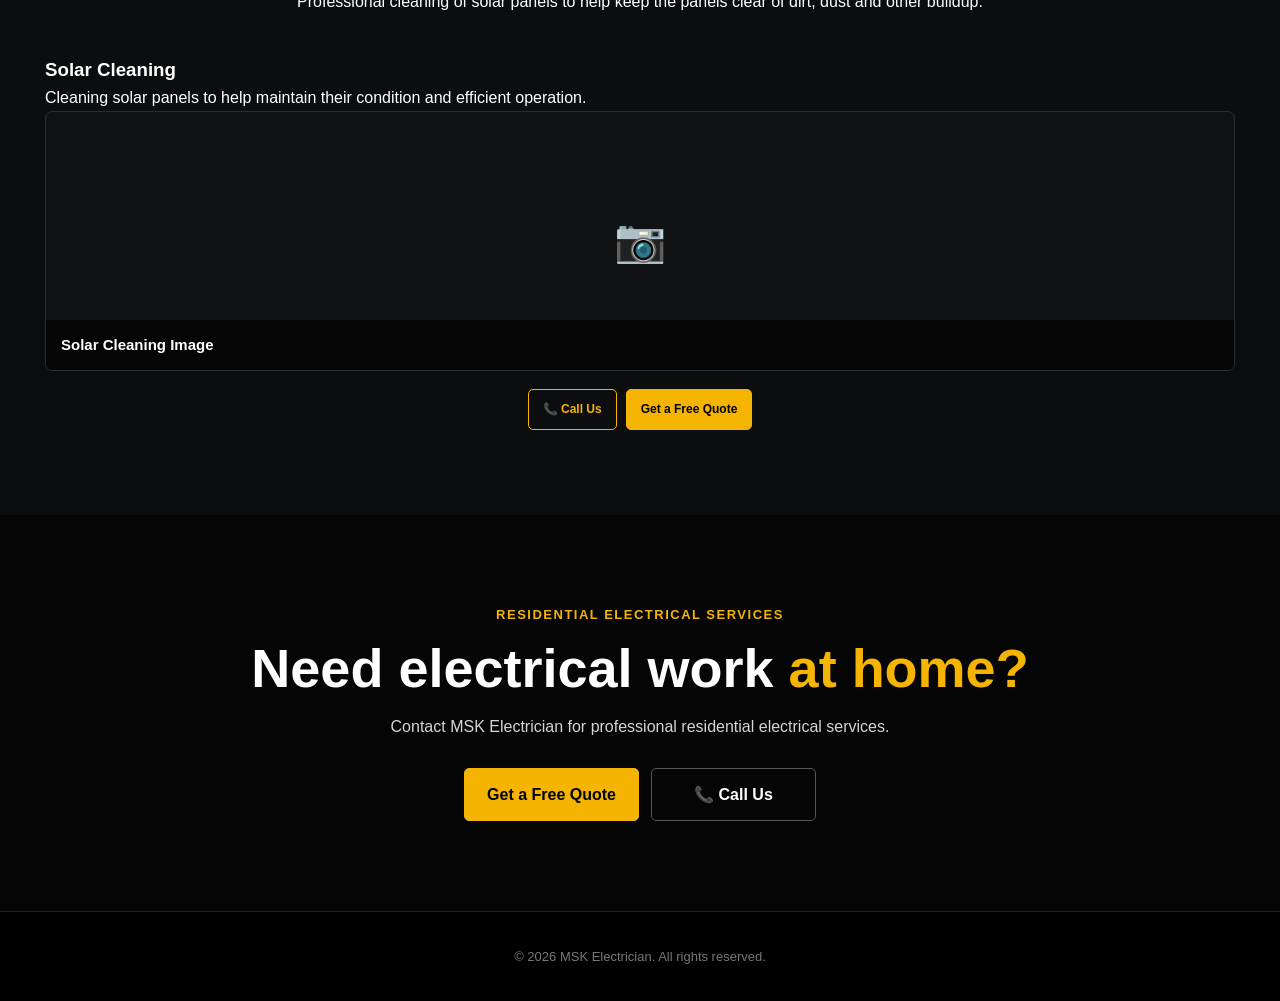
==== commit e51421b2: "Update commercial.html" ====
--- a/commercial.html
+++ b/commercial.html
@@ -6,12 +6,12 @@
     <meta charset="UTF-8">
 
     <meta name="viewport"
-        content="width=device-width, initial-scale=1.0">
-
-    <title>Commercial Electrical Services | MSK Electrician</title>
+          content="width=device-width, initial-scale=1.0">
+
+    <title>Residential Electrical Services | MSK Electrician</title>
 
     <meta name="description"
-        content="Professional commercial electrical services by MSK Electrician including Certificate of Compliance, lighting, electrical repairs, DB boards, plugs, switches and maintenance.">
+          content="Professional residential electrical services from MSK Electrician.">
 
     <link rel="stylesheet" href="style.css">
 
@@ -21,13 +21,24 @@
 <body>
 
 
-<!-- =========================
+<!-- =====================================================
      NAVIGATION
-========================= -->
+===================================================== -->
 
 <header>
 
     <nav class="navbar">
+
+
+        <a href="index.html#home"
+           class="nav-logo">
+
+            <img
+                src="ChatGPT%20Image%20Aug%2010,%202026,%2003_28_34%20PM.png"
+                alt="MSK Electrician Logo">
+
+        </a>
+
 
         <div class="nav-links">
 
@@ -39,7 +50,7 @@
                 About
             </a>
 
-            <a href="services.html">
+            <a href="index.html#services">
                 Services
             </a>
 
@@ -53,6 +64,7 @@
 
         </div>
 
+
         <a href="index.html#contact"
            class="nav-button">
 
@@ -60,493 +72,1052 @@
 
         </a>
 
+
+        <a href="tel:+27687250922"
+           class="nav-phone">
+
+            <span>📞</span>
+
+            068 725 0922
+
+        </a>
+
     </nav>
 
 </header>
 
 
 
-<!-- =========================
-     COMMERCIAL HERO
-========================= -->
-
-<section class="service-page-hero">
-
-    <div class="service-page-icon">
-        🏢
-    </div>
+<main>
+
+
+<!-- =====================================================
+     RESIDENTIAL HERO
+===================================================== -->
+
+<section class="service-hero">
+
+
+    <div class="service-hero-content">
+
+        <p class="section-label">
+            MSK ELECTRICIAN
+        </p>
+
+
+        <h1>
+
+            Residential
+
+            <span>
+                Electrical Services
+            </span>
+
+        </h1>
+
+
+        <p>
+
+            Professional electrical solutions for homes,
+            renovations and residential properties.
+            We provide reliable electrical installations,
+            repairs and upgrades with safety and quality
+            workmanship in mind.
+
+        </p>
+
+
+        <div class="hero-buttons">
+
+            <a href="index.html#contact"
+               class="primary-button">
+
+                Get a Free Quote
+
+            </a>
+
+
+            <a href="tel:+27687250922"
+               class="secondary-button">
+
+                📞 Call Us
+
+            </a>
+
+        </div>
+
+    </div>
+
+
+    <div class="service-hero-icon">
+        🏠
+    </div>
+
+</section>
+
+
+
+<!-- =====================================================
+     LIGHTING INSTALLATION
+===================================================== -->
+
+<section class="service-detail-section">
+
+
+    <div class="service-detail-heading">
+
+        <div class="service-detail-icon">
+            💡
+        </div>
+
+
+        <div>
+
+            <p class="section-label">
+                RESIDENTIAL SERVICE
+            </p>
+
+
+            <h2>
+
+                Lighting
+
+                <span>
+                    Installation
+                </span>
+
+            </h2>
+
+
+            <p>
+
+                Indoor and outdoor lighting installation,
+                replacement and upgrades for residential
+                properties.
+
+            </p>
+
+        </div>
+
+    </div>
+
+
+
+    <div class="service-photo-grid">
+
+
+        <!-- EXISTING IMAGE SLOT 01 -->
+
+        <div class="service-photo-placeholder">
+
+            <span>📷</span>
+
+            <p>
+                Lighting Project 01
+            </p>
+
+        </div>
+
+
+
+        <!-- EXISTING IMAGE SLOT 02 -->
+
+        <div class="service-photo-placeholder">
+
+            <span>📷</span>
+
+            <p>
+                Lighting Project 02
+            </p>
+
+        </div>
+
+
+
+        <!-- EXISTING IMAGE SLOT 03 -->
+
+        <div class="service-photo-placeholder">
+
+            <span>📷</span>
+
+            <p>
+                Lighting Project 03
+            </p>
+
+        </div>
+
+
+
+        <!-- NEW IMAGE -->
+
+        <div class="service-photo-placeholder">
+
+            <img
+                src="WhatsApp%20Image%202026-08-14%20at%2017.59.08%20(1).jpeg"
+                alt="Residential Lighting Project 04">
+
+            <p>
+                Lighting Project 04
+            </p>
+
+        </div>
+
+
+
+        <!-- NEW IMAGE -->
+
+        <div class="service-photo-placeholder">
+
+            <img
+                src="WhatsApp%20Image%202026-08-14%20at%2017.59.08%20(3).jpeg"
+                alt="Residential Lighting Project 05">
+
+            <p>
+                Lighting Project 05
+            </p>
+
+        </div>
+
+
+
+        <!-- BLANK SLOT -->
+
+        <div class="service-photo-placeholder">
+
+            <span>📷</span>
+
+            <p>
+                Lighting Project 06
+            </p>
+
+        </div>
+
+
+    </div>
+
+
+
+    <div class="service-card-buttons">
+
+        <a href="tel:+27687250922"
+           class="service-call-button">
+
+            📞 Call Us
+
+        </a>
+
+
+        <a href="index.html#contact"
+           class="service-quote-button">
+
+            Get a Free Quote
+
+        </a>
+
+    </div>
+
+</section>
+
+
+
+<!-- =====================================================
+     COC
+===================================================== -->
+
+<section class="service-detail-section">
+
+
+    <div class="service-detail-heading">
+
+        <div class="service-detail-icon">
+            📋
+        </div>
+
+
+        <div>
+
+            <p class="section-label">
+                RESIDENTIAL SERVICE
+            </p>
+
+
+            <h2>
+
+                Certificate of
+
+                <span>
+                    Compliance
+                </span>
+
+            </h2>
+
+
+            <p>
+
+                Electrical Certificate of Compliance
+                services for residential electrical
+                installations.
+
+            </p>
+
+        </div>
+
+    </div>
+
+
+
+    <div class="single-service-layout">
+
+
+        <div class="service-description-card">
+
+            <h3>
+                COC
+            </h3>
+
+
+            <p>
+
+                A Certificate of Compliance confirms
+                that an electrical installation has been
+                inspected and meets the required electrical
+                safety standards.
+
+            </p>
+
+
+            <p>
+
+                Contact MSK Electrician for assistance
+                with residential electrical compliance.
+
+            </p>
+
+        </div>
+
+
+        <div class="service-photo-placeholder large-placeholder">
+
+            <span>📷</span>
+
+            <p>
+                COC Project Image
+            </p>
+
+        </div>
+
+    </div>
+
+
+
+    <div class="service-card-buttons">
+
+        <a href="tel:+27687250922"
+           class="service-call-button">
+
+            📞 Call Us
+
+        </a>
+
+
+        <a href="index.html#contact"
+           class="service-quote-button">
+
+            Get a Free Quote
+
+        </a>
+
+    </div>
+
+</section>
+
+
+
+<!-- =====================================================
+     ELECTRICAL REPAIRS
+===================================================== -->
+
+<section class="service-detail-section">
+
+
+    <div class="service-detail-heading">
+
+        <div class="service-detail-icon">
+            🔧
+        </div>
+
+
+        <div>
+
+            <p class="section-label">
+                RESIDENTIAL SERVICE
+            </p>
+
+
+            <h2>
+
+                Electrical
+
+                <span>
+                    Repairs
+                </span>
+
+            </h2>
+
+
+            <p>
+
+                Assistance with electrical faults,
+                damaged components and electrical
+                problems affecting residential properties.
+
+            </p>
+
+        </div>
+
+    </div>
+
+
+
+    <div class="single-service-layout">
+
+
+        <div class="service-description-card">
+
+            <h3>
+                Electrical Repairs
+            </h3>
+
+
+            <p>
+
+                Professional assistance with electrical
+                problems and repairs in residential
+                properties.
+
+            </p>
+
+        </div>
+
+
+        <div class="service-photo-placeholder large-placeholder">
+
+            <span>📷</span>
+
+            <p>
+                Electrical Repair Image
+            </p>
+
+        </div>
+
+    </div>
+
+
+
+    <div class="service-card-buttons">
+
+        <a href="tel:+27687250922"
+           class="service-call-button">
+
+            📞 Call Us
+
+        </a>
+
+
+        <a href="index.html#contact"
+           class="service-quote-button">
+
+            Get a Free Quote
+
+        </a>
+
+    </div>
+
+</section>
+
+
+
+<!-- =====================================================
+     DB BOARD
+===================================================== -->
+
+<section class="service-detail-section">
+
+
+    <div class="service-detail-heading">
+
+        <div class="service-detail-icon">
+            ⚡
+        </div>
+
+
+        <div>
+
+            <p class="section-label">
+                RESIDENTIAL SERVICE
+            </p>
+
+
+            <h2>
+
+                DB Board
+
+                <span>
+                    Services
+                </span>
+
+            </h2>
+
+
+            <p>
+
+                DB board installations, upgrades and
+                electrical fault assistance for homes.
+
+            </p>
+
+        </div>
+
+    </div>
+
+
+
+    <div class="single-service-layout">
+
+
+        <div class="service-description-card">
+
+            <h3>
+                DB Board Services
+            </h3>
+
+
+            <p>
+
+                Professional DB board installation,
+                upgrades and electrical distribution
+                assistance for residential properties.
+
+            </p>
+
+        </div>
+
+
+        <div class="service-photo-placeholder large-placeholder">
+
+            <span>📷</span>
+
+            <p>
+                DB Board Image
+            </p>
+
+        </div>
+
+    </div>
+
+
+
+    <div class="service-card-buttons">
+
+        <a href="tel:+27687250922"
+           class="service-call-button">
+
+            📞 Call Us
+
+        </a>
+
+
+        <a href="index.html#contact"
+           class="service-quote-button">
+
+            Get a Free Quote
+
+        </a>
+
+    </div>
+
+</section>
+
+
+
+<!-- =====================================================
+     PLUGS & SWITCHES
+===================================================== -->
+
+<section class="service-detail-section">
+
+
+    <div class="service-detail-heading">
+
+        <div class="service-detail-icon">
+            🔌
+        </div>
+
+
+        <div>
+
+            <p class="section-label">
+                RESIDENTIAL SERVICE
+            </p>
+
+
+            <h2>
+
+                Plugs &
+
+                <span>
+                    Switches
+                </span>
+
+            </h2>
+
+
+            <p>
+
+                Installation and replacement of plugs,
+                switches and electrical accessories
+                in residential properties.
+
+            </p>
+
+        </div>
+
+    </div>
+
+
+
+    <div class="single-service-layout">
+
+
+        <div class="service-description-card">
+
+            <h3>
+                Plugs & Switches
+            </h3>
+
+
+            <p>
+
+                Installation and replacement of electrical
+                plugs, switches and related accessories
+                for homes.
+
+            </p>
+
+        </div>
+
+
+        <div class="service-photo-placeholder large-placeholder">
+
+            <span>📷</span>
+
+            <p>
+                Plugs & Switches Image
+            </p>
+
+        </div>
+
+    </div>
+
+
+
+    <div class="service-card-buttons">
+
+        <a href="tel:+27687250922"
+           class="service-call-button">
+
+            📞 Call Us
+
+        </a>
+
+
+        <a href="index.html#contact"
+           class="service-quote-button">
+
+            Get a Free Quote
+
+        </a>
+
+    </div>
+
+</section>
+
+
+
+<!-- =====================================================
+     SOLAR INSTALLATION
+===================================================== -->
+
+<section class="service-detail-section">
+
+
+    <div class="service-detail-heading">
+
+        <div class="service-detail-icon">
+            ☀️
+        </div>
+
+
+        <div>
+
+            <p class="section-label">
+                SOLAR SERVICE
+            </p>
+
+
+            <h2>
+
+                Solar
+
+                <span>
+                    Installation
+                </span>
+
+            </h2>
+
+
+            <p>
+
+                Professional solar installation for
+                residential properties, including solar
+                panels, batteries and system equipment.
+
+            </p>
+
+        </div>
+
+    </div>
+
+
+
+    <div class="single-service-layout">
+
+
+        <div class="service-description-card">
+
+            <h3>
+                Solar Installation
+            </h3>
+
+
+            <p>
+
+                Installation of residential solar systems
+                designed around the electrical needs of
+                your property.
+
+            </p>
+
+        </div>
+
+
+        <div class="service-photo-placeholder large-placeholder">
+
+            <span>📷</span>
+
+            <p>
+                Solar Installation Image
+            </p>
+
+        </div>
+
+    </div>
+
+
+
+    <div class="service-card-buttons">
+
+        <a href="tel:+27687250922"
+           class="service-call-button">
+
+            📞 Call Us
+
+        </a>
+
+
+        <a href="index.html#contact"
+           class="service-quote-button">
+
+            Get a Free Quote
+
+        </a>
+
+    </div>
+
+</section>
+
+
+
+<!-- =====================================================
+     SOLAR REPAIR
+===================================================== -->
+
+<section class="service-detail-section">
+
+
+    <div class="service-detail-heading">
+
+        <div class="service-detail-icon">
+            🔋
+        </div>
+
+
+        <div>
+
+            <p class="section-label">
+                SOLAR SERVICE
+            </p>
+
+
+            <h2>
+
+                Solar System &
+
+                <span>
+                    Battery Repair
+                </span>
+
+            </h2>
+
+
+            <p>
+
+                Replacement of faulty solar batteries
+                and faulty system components to restore
+                proper operation.
+
+            </p>
+
+        </div>
+
+    </div>
+
+
+
+    <div class="single-service-layout">
+
+
+        <div class="service-description-card">
+
+            <h3>
+                Solar Repair
+            </h3>
+
+
+            <p>
+
+                Replacement of faulty batteries and
+                faulty solar system components.
+
+            </p>
+
+
+            <p>
+
+                This service is focused specifically
+                on replacing faulty batteries and
+                system components.
+
+            </p>
+
+        </div>
+
+
+        <div class="service-photo-placeholder large-placeholder">
+
+            <span>📷</span>
+
+            <p>
+                Solar Repair Image
+            </p>
+
+        </div>
+
+    </div>
+
+
+
+    <div class="service-card-buttons">
+
+        <a href="tel:+27687250922"
+           class="service-call-button">
+
+            📞 Call Us
+
+        </a>
+
+
+        <a href="index.html#contact"
+           class="service-quote-button">
+
+            Get a Free Quote
+
+        </a>
+
+    </div>
+
+</section>
+
+
+
+<!-- =====================================================
+     SOLAR CLEANING
+===================================================== -->
+
+<section class="service-detail-section">
+
+
+    <div class="service-detail-heading">
+
+        <div class="service-detail-icon">
+            🧼
+        </div>
+
+
+        <div>
+
+            <p class="section-label">
+                SOLAR SERVICE
+            </p>
+
+
+            <h2>
+
+                Solar Panel
+
+                <span>
+                    Cleaning
+                </span>
+
+            </h2>
+
+
+            <p>
+
+                Professional cleaning of solar panels
+                to help keep the panels clear of dirt,
+                dust and other buildup.
+
+            </p>
+
+        </div>
+
+    </div>
+
+
+
+    <div class="single-service-layout">
+
+
+        <div class="service-description-card">
+
+            <h3>
+                Solar Cleaning
+            </h3>
+
+
+            <p>
+
+                Cleaning solar panels to help maintain
+                their condition and efficient operation.
+
+            </p>
+
+        </div>
+
+
+        <div class="service-photo-placeholder large-placeholder">
+
+            <span>📷</span>
+
+            <p>
+                Solar Cleaning Image
+            </p>
+
+        </div>
+
+    </div>
+
+
+
+    <div class="service-card-buttons">
+
+        <a href="tel:+27687250922"
+           class="service-call-button">
+
+            📞 Call Us
+
+        </a>
+
+
+        <a href="index.html#contact"
+           class="service-quote-button">
+
+            Get a Free Quote
+
+        </a>
+
+    </div>
+
+</section>
+
+
+
+<!-- =====================================================
+     RESIDENTIAL CTA
+===================================================== -->
+
+<section class="service-cta">
 
     <p class="section-label">
-        MSK ELECTRICIAN
+        RESIDENTIAL ELECTRICAL SERVICES
     </p>
 
-    <h1>
-        Commercial
-        <span>Electrical Services</span>
-    </h1>
+
+    <h2>
+
+        Need electrical work
+
+        <span>
+            at home?
+        </span>
+
+    </h2>
+
 
     <p>
-        Reliable electrical solutions for offices,
-        shops, businesses and commercial properties.
-        Professional, safe and practical electrical work.
+
+        Contact MSK Electrician for professional
+        residential electrical services.
+
     </p>
 
+
+    <div class="hero-buttons">
+
+        <a href="index.html#contact"
+           class="primary-button">
+
+            Get a Free Quote
+
+        </a>
+
+
+        <a href="tel:+27687250922"
+           class="secondary-button">
+
+            📞 Call Us
+
+        </a>
+
+    </div>
+
 </section>
 
 
-
-<!-- =========================
-     COMMERCIAL INTRODUCTION
-========================= -->
-
-<section class="service-detail">
-
-    <div class="service-detail-content">
-
-        <p class="section-label">
-            COMMERCIAL ELECTRICAL
-        </p>
-
-        <h2>
-            Electrical work
-            <span>for your business.</span>
-        </h2>
-
-        <p>
-            MSK Electrician provides reliable commercial
-            electrical services for offices, shops,
-            businesses and commercial properties.
-        </p>
-
-        <p>
-            From electrical installations and lighting
-            to repairs, maintenance and electrical
-            upgrades, we provide practical solutions
-            with a focus on safety, reliability and
-            quality workmanship.
-        </p>
-
-    </div>
-
-</section>
-
-
-
-<!-- =========================
-     COMMERCIAL SERVICES
-========================= -->
-
-<section class="service-jobs-section">
-
-    <div class="section-heading">
-
-        <p class="section-label">
-            OUR SERVICES
-        </p>
-
-        <h2>
-            Commercial
-            <span>Electrical Work</span>
-        </h2>
-
-        <p>
-            Professional electrical services designed
-            to keep your business safe, functional and
-            properly powered.
-        </p>
-
-    </div>
-
-
-
-    <!-- =========================
-         01 — CERTIFICATE OF COMPLIANCE
-         FIRST SERVICE
-    ========================= -->
-
-    <div class="service-detail-content">
-
-        <div class="service-detail-heading">
-
-            <div class="service-detail-icon">
-                📋
-            </div>
-
-            <div>
-
-                <p class="section-label">
-                    COMMERCIAL SERVICE
-                </p>
-
-                <h2>
-                    Certificate of
-                    <span>Compliance (CoC)</span>
-                </h2>
-
-                <p>
-                    Assistance with electrical Certificate
-                    of Compliance requirements for
-                    commercial properties. We assess the
-                    electrical installation and assist with
-                    the necessary compliance requirements
-                    to help ensure the property meets
-                    applicable electrical safety standards.
-                </p>
-
-            </div>
-
-        </div>
-
-    </div>
-
-
-
-    <!-- =========================
-         02 — LIGHTING INSTALLATION
-    ========================= -->
-
-    <div class="service-detail-content">
-
-        <div class="service-detail-heading">
-
-            <div class="service-detail-icon">
-                💡
-            </div>
-
-            <div>
-
-                <p class="section-label">
-                    COMMERCIAL SERVICE
-                </p>
-
-                <h2>
-                    Lighting
-                    <span>Installation</span>
-                </h2>
-
-                <p>
-                    Indoor and outdoor lighting installation,
-                    replacement and upgrades for offices,
-                    shops, businesses and commercial
-                    properties.
-                </p>
-
-            </div>
-
-        </div>
-
-
-
-        <div class="service-photo-grid">
-
-
-            <div class="service-photo-placeholder">
-                <span>📷</span>
-                <p>Lighting Project 01</p>
-            </div>
-
-
-            <div class="service-photo-placeholder">
-                <span>📷</span>
-                <p>Lighting Project 02</p>
-            </div>
-
-
-            <div class="service-photo-placeholder">
-                <span>📷</span>
-                <p>Lighting Project 03</p>
-            </div>
-
-
-            <div class="service-photo-placeholder">
-                <span>📷</span>
-                <p>Lighting Project 04</p>
-            </div>
-
-
-            <div class="service-photo-placeholder">
-                <span>📷</span>
-                <p>Lighting Project 05</p>
-            </div>
-
-
-        </div>
-
-    </div>
-
-
-
-    <!-- =========================
-         03 — ELECTRICAL REPAIRS
-    ========================= -->
-
-    <div class="service-detail-content">
-
-        <div class="service-detail-heading">
-
-            <div class="service-detail-icon">
-                🔧
-            </div>
-
-            <div>
-
-                <p class="section-label">
-                    COMMERCIAL SERVICE
-                </p>
-
-                <h2>
-                    Electrical
-                    <span>Repairs</span>
-                </h2>
-
-                <p>
-                    Electrical fault finding, repairs and
-                    maintenance for offices, shops,
-                    businesses and commercial properties.
-                </p>
-
-            </div>
-
-        </div>
-
-
-
-        <div class="service-photo-grid">
-
-
-            <div class="service-photo-placeholder">
-                <span>📷</span>
-                <p>Electrical Repair Project 01</p>
-            </div>
-
-
-            <div class="service-photo-placeholder">
-                <span>📷</span>
-                <p>Electrical Repair Project 02</p>
-            </div>
-
-
-            <div class="service-photo-placeholder">
-                <span>📷</span>
-                <p>Electrical Repair Project 03</p>
-            </div>
-
-
-            <div class="service-photo-placeholder">
-                <span>📷</span>
-                <p>Electrical Repair Project 04</p>
-            </div>
-
-
-            <div class="service-photo-placeholder">
-                <span>📷</span>
-                <p>Electrical Repair Project 05</p>
-            </div>
-
-
-        </div>
-
-    </div>
-
-
-
-    <!-- =========================
-         04 — DB BOARD SERVICES
-    ========================= -->
-
-    <div class="service-detail-content">
-
-        <div class="service-detail-heading">
-
-            <div class="service-detail-icon">
-                ⚡
-            </div>
-
-            <div>
-
-                <p class="section-label">
-                    COMMERCIAL SERVICE
-                </p>
-
-                <h2>
-                    DB Board
-                    <span>Services</span>
-                </h2>
-
-                <p>
-                    DB board installations, upgrades, repairs
-                    and electrical protection improvements
-                    for commercial properties.
-                </p>
-
-            </div>
-
-        </div>
-
-
-
-        <div class="service-photo-grid">
-
-
-            <div class="service-photo-placeholder">
-                <span>📷</span>
-                <p>DB Board Project 01</p>
-            </div>
-
-
-            <div class="service-photo-placeholder">
-                <span>📷</span>
-                <p>DB Board Project 02</p>
-            </div>
-
-
-            <div class="service-photo-placeholder">
-                <span>📷</span>
-                <p>DB Board Project 03</p>
-            </div>
-
-
-            <div class="service-photo-placeholder">
-                <span>📷</span>
-                <p>DB Board Project 04</p>
-            </div>
-
-
-            <div class="service-photo-placeholder">
-                <span>📷</span>
-                <p>DB Board Project 05</p>
-            </div>
-
-
-        </div>
-
-    </div>
-
-
-
-    <!-- =========================
-         05 — PLUGS & SWITCHES
-    ========================= -->
-
-    <div class="service-detail-content">
-
-        <div class="service-detail-heading">
-
-            <div class="service-detail-icon">
-                🔌
-            </div>
-
-            <div>
-
-                <p class="section-label">
-                    COMMERCIAL SERVICE
-                </p>
-
-                <h2>
-                    Plugs &
-                    <span>Switches</span>
-                </h2>
-
-                <p>
-                    Installation, replacement and upgrades of
-                    plugs, switches and electrical accessories
-                    for commercial properties.
-                </p>
-
-            </div>
-
-        </div>
-
-
-
-        <div class="service-photo-grid">
-
-
-            <div class="service-photo-placeholder">
-                <span>📷</span>
-                <p>Plugs & Switches Project 01</p>
-            </div>
-
-
-            <div class="service-photo-placeholder">
-                <span>📷</span>
-                <p>Plugs & Switches Project 02</p>
-            </div>
-
-
-            <div class="service-photo-placeholder">
-                <span>📷</span>
-                <p>Plugs & Switches Project 03</p>
-            </div>
-
-
-            <div class="service-photo-placeholder">
-                <span>📷</span>
-                <p>Plugs & Switches Project 04</p>
-            </div>
-
-
-            <div class="service-photo-placeholder">
-                <span>📷</span>
-                <p>Plugs & Switches Project 05</p>
-            </div>
-
-
-        </div>
-
-    </div>
-
-</section>
-
-
-
-<!-- =========================
-     CALL TO ACTION
-========================= -->
-
-<section class="service-cta">
-
-    <p class="section-label">
-        MSK ELECTRICIAN
-    </p>
-
-    <h2>
-        Need an
-        <span>electrician?</span>
-    </h2>
-
-    <p>
-        Contact MSK Electrician for professional
-        commercial electrical services.
-    </p>
-
-    <div class="service-cta-buttons">
-
-        <a
-            href="index.html#contact"
-            class="primary-button">
-
-            Get a Free Quote
-
-        </a>
-
-        <a
-            href="tel:+27687250922"
-            class="secondary-button">
-
-            📞 Call Us
-
-        </a>
-
-    </div>
-
-</section>
-
-
-
-<!-- =========================
-     FOOTER
-========================= -->
+</main>
+
+
 
 <footer>
 
@@ -557,9 +1128,6 @@
 </footer>
 
 
-
-<script src="script.js"></script>
-
 </body>
 
 </html>
--- a/style.css
+++ b/style.css
@@ -1,1247 +1,1605 @@
-/* =========================
+/* =====================================================
+   MSK ELECTRICIAN
+   CLEAN DARK + GOLD DESIGN
+===================================================== */
+
+:root {
+
+    --black: #050505;
+    --dark: #0b0d0f;
+    --dark-2: #101214;
+    --card: #151719;
+
+    --gold: #f5b400;
+    --gold-light: #ffc52b;
+
+    --white: #ffffff;
+
+    --text: #d5d5d5;
+    --muted: #9b9b9b;
+
+    --border: #2a2d30;
+
+}
+
+
+/* =====================================================
    RESET
-========================= */
+===================================================== */
 
 * {
+
     margin: 0;
     padding: 0;
+
     box-sizing: border-box;
-}
+
+}
+
 
 html {
+
     scroll-behavior: smooth;
-}
+
+    scroll-padding-top: 82px;
+
+}
+
 
 body {
-    font-family: Arial, Helvetica, sans-serif;
-    background: #ffffff;
-    color: #111111;
+
+    font-family:
+        Arial,
+        Helvetica,
+        sans-serif;
+
+    background: var(--dark);
+
+    color: var(--white);
+
     line-height: 1.6;
-}
-
-
-/* =========================
-   NAVIGATION
-========================= */
+
+}
+
+
+a {
+
+    color: inherit;
+
+    text-decoration: none;
+
+}
+
+
+img {
+
+    max-width: 100%;
+
+    display: block;
+
+}
+
+
+/* =====================================================
+   STICKY HEADER
+===================================================== */
 
 header {
+
+    position: sticky;
+
+    top: 0;
+
+    z-index: 9999;
+
     width: 100%;
-    background: #ffffff;
-    border-bottom: 1px solid #eeeeee;
-}
+
+    background:
+        rgba(0, 0, 0, 0.97);
+
+    border-bottom:
+        1px solid #262626;
+
+    backdrop-filter:
+        blur(10px);
+
+}
+
 
 .navbar {
-    max-width: 1200px;
-    margin: auto;
-    min-height: 85px;
-    padding: 0 30px;
+
+    width: 100%;
+
+    max-width: 1400px;
+
+    min-height: 76px;
+
+    margin: 0 auto;
+
+    padding: 0 28px;
 
     display: flex;
+
     align-items: center;
-    justify-content: flex-end;
-    gap: 35px;
-}
+
+    gap: 28px;
+
+}
+
+
+/* =====================================================
+   LOGO
+===================================================== */
+
+.nav-logo {
+
+    width: 115px;
+
+    height: 58px;
+
+    display: flex;
+
+    align-items: center;
+
+    flex-shrink: 0;
+
+}
+
+
+.nav-logo img {
+
+    width: 100%;
+
+    height: 100%;
+
+    object-fit: contain;
+
+}
+
+
+/* =====================================================
+   NAV LINKS
+===================================================== */
 
 .nav-links {
+
     display: flex;
+
     align-items: center;
-    gap: 35px;
-}
+
+    justify-content: center;
+
+    gap: 34px;
+
+    margin-left: auto;
+
+}
+
 
 .nav-links a {
-    text-decoration: none;
-    color: #111111;
-    font-weight: 600;
-    font-size: 15px;
-    transition: 0.2s ease;
-}
+
+    position: relative;
+
+    color: #f5f5f5;
+
+    font-size: 14px;
+
+    font-weight: 700;
+
+    text-transform: uppercase;
+
+    transition: 0.25s ease;
+
+}
+
 
 .nav-links a:hover {
-    color: #f5b400;
-}
+
+    color: var(--gold);
+
+}
+
+
+.nav-links a::after {
+
+    content: "";
+
+    position: absolute;
+
+    left: 0;
+
+    bottom: -8px;
+
+    width: 0;
+
+    height: 2px;
+
+    background: var(--gold);
+
+    transition: width 0.25s ease;
+
+}
+
+
+.nav-links a:hover::after {
+
+    width: 100%;
+
+}
+
+
+/* =====================================================
+   QUOTE BUTTON
+===================================================== */
 
 .nav-button {
-    text-decoration: none;
-    background: #111111;
-    color: #ffffff;
-    padding: 12px 22px;
+
+    border:
+        1px solid var(--gold);
+
+    color: var(--gold);
+
+    padding:
+        11px 19px;
+
     border-radius: 5px;
-    font-weight: 600;
+
+    font-size: 13px;
+
+    font-weight: 700;
+
+    text-transform: uppercase;
+
+    white-space: nowrap;
+
+    transition: 0.25s ease;
+
+}
+
+
+.nav-button:hover {
+
+    background: var(--gold);
+
+    color: #000;
+
+}
+
+
+/* =====================================================
+   PHONE
+===================================================== */
+
+.nav-phone {
+
+    display: flex;
+
+    align-items: center;
+
+    gap: 8px;
+
+    color: #fff;
+
     font-size: 14px;
-    transition: 0.2s ease;
-}
-
-.nav-button:hover {
-    background: #f5b400;
-    color: #111111;
-}
-
-
-/* =========================
+
+    font-weight: 700;
+
+    white-space: nowrap;
+
+}
+
+
+.nav-phone span {
+
+    color: var(--gold);
+
+    font-size: 20px;
+
+}
+
+
+/* =====================================================
+   GENERAL
+===================================================== */
+
+section {
+
+    width: 100%;
+
+}
+
+
+.section-label,
+.small-title {
+
+    color: var(--gold);
+
+    font-size: 13px;
+
+    font-weight: 800;
+
+    letter-spacing: 1.5px;
+
+    margin-bottom: 14px;
+
+}
+
+
+.section-heading {
+
+    max-width: 850px;
+
+    margin:
+        0 auto 50px;
+
+    text-align: center;
+
+}
+
+
+.section-heading h2 {
+
+    font-size:
+        clamp(36px, 5vw, 54px);
+
+    line-height: 1.1;
+
+    margin-bottom: 18px;
+
+}
+
+
+.section-heading h2 span {
+
+    color: var(--gold);
+
+}
+
+
+.section-heading > p:last-child {
+
+    color: var(--muted);
+
+    max-width: 700px;
+
+    margin: 0 auto;
+
+    font-size: 16px;
+
+}
+
+
+/* =====================================================
    HERO
-========================= */
+===================================================== */
 
 .hero {
+
     min-height: 650px;
-    background: #111111;
-    color: #ffffff;
+
+    padding: 100px 30px;
 
     display: flex;
-    flex-direction: column;
+
     align-items: center;
+
     justify-content: center;
 
-    padding: 60px 30px 80px;
     text-align: center;
-}
-
-
-/* =========================
-   HERO LOGO
-========================= */
-
-.hero-logo {
+
+    background:
+
+        radial-gradient(
+            circle at 50% 20%,
+            rgba(245, 180, 0, 0.09),
+            transparent 42%
+        ),
+
+        var(--dark);
+
+}
+
+
+.hero-content {
+
     width: 100%;
-    max-width: 450px;
-    height: auto;
+
+    max-width: 900px;
+
+    margin: 0 auto;
+
+}
+
+
+.hero h1 {
+
+    color: var(--white);
+
+    font-size:
+        clamp(44px, 7vw, 78px);
+
+    line-height: 1.03;
+
+    margin-bottom: 24px;
+
+}
+
+
+.hero h1 span {
+
+    display: block;
+
+    color: var(--gold);
+
+}
+
+
+.hero-text {
+
+    max-width: 700px;
+
+    margin:
+        0 auto 32px;
+
+    color: var(--text);
+
+    font-size: 18px;
+
+}
+
+
+.hero-buttons {
 
     display: flex;
+
+    justify-content: center;
+
     align-items: center;
-    justify-content: center;
-
-    margin-bottom: 20px;
-}
-
-.hero-logo img {
-    width: 400px;
-    height: 300px;
-
-    object-fit: contain;
-    display: block;
-}
-
-
-/* =========================
-   HERO CONTENT
-========================= */
-
-.hero-content {
-    width: 100%;
-    max-width: 850px;
-
-    display: flex;
-    flex-direction: column;
-    align-items: center;
-}
-
-.small-title,
-.section-label {
-    color: #f5b400;
-    font-size: 13px;
-    font-weight: 700;
-    letter-spacing: 2px;
-    margin-bottom: 15px;
-}
-
-.hero h1 {
-    font-size: clamp(42px, 6vw, 76px);
-    line-height: 1.05;
-    margin-bottom: 25px;
-}
-
-.hero h1 span,
-.about h2 span,
-.services h2 span,
-.why-us h2 span,
-.contact h2 span,
-.experience-heading h2 span {
-    color: #f5b400;
-    display: block;
-}
-
-.hero-text {
-    max-width: 650px;
-    color: #cccccc;
-    font-size: 18px;
-    margin-bottom: 35px;
-}
-
-.hero-buttons {
-    display: flex;
-    gap: 15px;
+
+    gap: 12px;
+
     flex-wrap: wrap;
-    justify-content: center;
-}
+
+}
+
 
 .primary-button,
 .secondary-button {
-    text-decoration: none;
-    padding: 14px 25px;
+
+    display: inline-flex;
+
+    align-items: center;
+
+    justify-content: center;
+
+    min-width: 165px;
+
+    padding: 13px 22px;
+
     border-radius: 5px;
+
     font-weight: 700;
+
     transition: 0.25s ease;
-}
+
+}
+
 
 .primary-button {
-    background: #f5b400;
-    color: #111111;
-}
+
+    background: var(--gold);
+
+    color: #000;
+
+    border:
+        1px solid var(--gold);
+
+}
+
+
+.primary-button:hover {
+
+    background: var(--gold-light);
+
+    transform:
+        translateY(-2px);
+
+}
+
 
 .secondary-button {
-    border: 1px solid #ffffff;
-    color: #ffffff;
-}
-
-.primary-button:hover {
-    background: #ffffff;
-    transform: translateY(-2px);
-}
+
+    color: #fff;
+
+    border:
+        1px solid #555;
+
+}
+
 
 .secondary-button:hover {
-    background: #ffffff;
-    color: #111111;
-    transform: translateY(-2px);
-}
-
-
-/* =========================
+
+    color: var(--gold);
+
+    border-color: var(--gold);
+
+    transform:
+        translateY(-2px);
+
+}
+
+
+/* =====================================================
    ABOUT
-========================= */
+===================================================== */
 
 .about {
-    max-width: 1200px;
-    margin: auto;
-    padding: 100px 30px;
+
+    max-width: 1250px;
+
+    margin: 0 auto;
+
+    padding: 95px 30px;
 
     display: grid;
-    grid-template-columns: 1fr 1fr;
+
+    grid-template-columns:
+        1fr 1fr;
+
     gap: 70px;
+
     align-items: center;
-}
+
+}
+
 
 .about-image {
-    min-height: 400px;
-    background: #111111;
-    border-radius: 10px;
+
+    min-height: 390px;
 
     display: flex;
+
     align-items: center;
+
     justify-content: center;
 
-    font-size: 120px;
-    color: #f5b400;
-}
+    border:
+        1px solid var(--border);
+
+    border-radius: 8px;
+
+    background:
+
+        radial-gradient(
+            circle,
+            rgba(245, 180, 0, 0.14),
+            transparent 55%
+        ),
+
+        var(--dark-2);
+
+    color: var(--gold);
+
+    font-size: 110px;
+
+}
+
+
+.about-content {
+
+    max-width: 650px;
+
+}
+
 
 .about h2 {
-    font-size: 45px;
+
+    font-size:
+        clamp(36px, 5vw, 52px);
+
     line-height: 1.1;
-    margin-bottom: 25px;
-}
+
+    margin-bottom: 22px;
+
+}
+
+
+.about h2 span {
+
+    color: var(--gold);
+
+}
+
 
 .about-content > p:not(.section-label) {
-    color: #666666;
+
+    color: var(--text);
+
+    margin-bottom: 18px;
+
+}
+
+
+.features {
+
+    display: grid;
+
+    grid-template-columns:
+        1fr 1fr;
+
+    gap: 15px;
+
+    margin-top: 28px;
+
+}
+
+
+.features div {
+
+    display: flex;
+
+    align-items: center;
+
+    gap: 9px;
+
+    color: #fff;
+
+}
+
+
+.features strong {
+
+    color: var(--gold);
+
+    font-size: 20px;
+
+}
+
+
+/* =====================================================
+   SERVICES
+===================================================== */
+
+.services {
+
+    padding: 95px 30px;
+
+    background: #080a0c;
+
+}
+
+
+.service-grid {
+
+    width: 100%;
+
+    max-width: 1150px;
+
+    margin: 0 auto;
+
+    display: grid;
+
+    grid-template-columns:
+        repeat(2, 1fr);
+
+    gap: 22px;
+
+}
+
+
+.service-card {
+
+    background: var(--card);
+
+    border:
+        1px solid var(--border);
+
+    border-radius: 8px;
+
+    padding: 30px;
+
+    transition:
+
+        transform 0.25s ease,
+
+        border-color 0.25s ease,
+
+        background 0.25s ease;
+
+}
+
+
+.service-card:hover {
+
+    transform:
+        translateY(-5px);
+
+    border-color:
+        var(--gold);
+
+    background: #181a1c;
+
+}
+
+
+.service-icon {
+
+    font-size: 38px;
+
+    margin-bottom: 17px;
+
+}
+
+
+.service-card h3 {
+
+    color: #fff;
+
+    font-size: 22px;
+
+    margin-bottom: 12px;
+
+}
+
+
+.service-card p {
+
+    color: var(--muted);
+
+    margin-bottom: 18px;
+
+}
+
+
+.service-button {
+
+    display: inline-flex;
+
+    align-items: center;
+
+    justify-content: center;
+
+    padding: 10px 16px;
+
+    border-radius: 5px;
+
+    background: #050505;
+
+    border:
+        1px solid #333;
+
+    color: #fff;
+
+    font-size: 13px;
+
+    font-weight: 700;
+
+    transition: 0.25s ease;
+
+}
+
+
+.service-button:hover {
+
+    background: var(--gold);
+
+    border-color: var(--gold);
+
+    color: #000;
+
+}
+
+
+/* =====================================================
+   CALL + QUOTE BUTTONS
+===================================================== */
+
+.service-card-buttons {
+
+    display: flex;
+
+    align-items: center;
+
+    justify-content: center;
+
+    gap: 9px;
+
+    margin-top: 18px;
+
+    flex-wrap: wrap;
+
+}
+
+
+.service-call-button,
+.service-quote-button {
+
+    display: inline-flex;
+
+    align-items: center;
+
+    justify-content: center;
+
+    padding: 10px 14px;
+
+    border-radius: 5px;
+
+    font-size: 12px;
+
+    font-weight: 700;
+
+    transition: 0.25s ease;
+
+}
+
+
+.service-call-button {
+
+    color: var(--gold);
+
+    border:
+        1px solid var(--gold);
+
+    background: transparent;
+
+}
+
+
+.service-call-button:hover {
+
+    background: var(--gold);
+
+    color: #000;
+
+}
+
+
+.service-quote-button {
+
+    background: var(--gold);
+
+    border:
+        1px solid var(--gold);
+
+    color: #000;
+
+}
+
+
+.service-quote-button:hover {
+
+    background: var(--gold-light);
+
+    transform:
+        translateY(-2px);
+
+}
+
+
+/* =====================================================
+   WHY US
+===================================================== */
+
+.why-us {
+
+    max-width: 1250px;
+
+    margin: 0 auto;
+
+    padding: 95px 30px;
+
+    display: grid;
+
+    grid-template-columns:
+        0.75fr 1.25fr;
+
+    gap: 65px;
+
+    align-items: center;
+
+}
+
+
+.why-us h2 {
+
+    font-size:
+        clamp(38px, 5vw, 54px);
+
+    line-height: 1.05;
+
+}
+
+
+.why-us h2 span {
+
+    color: var(--gold);
+
+}
+
+
+.why-grid {
+
+    display: grid;
+
+    grid-template-columns:
+        repeat(3, 1fr);
+
+    gap: 18px;
+
+}
+
+
+.why-grid > div {
+
+    padding: 25px;
+
+    background: var(--dark-2);
+
+    border:
+        1px solid var(--border);
+
+    border-radius: 7px;
+
+}
+
+
+.why-grid h3 {
+
+    color: var(--gold);
+
+    font-size: 19px;
+
+}
+
+
+.why-grid h4 {
+
+    color: #fff;
+
+    font-size: 19px;
+
+    margin: 7px 0;
+
+}
+
+
+.why-grid p {
+
+    color: var(--muted);
+
+    font-size: 14px;
+
+}
+
+
+/* =====================================================
+   SERVICE HERO
+===================================================== */
+
+.service-hero {
+
+    min-height: 500px;
+
+    padding: 90px 30px;
+
+    display: flex;
+
+    align-items: center;
+
+    justify-content: center;
+
+    text-align: center;
+
+    background:
+
+        radial-gradient(
+            circle at 50% 20%,
+            rgba(245, 180, 0, 0.08),
+            transparent 45%
+        ),
+
+        var(--dark);
+
+}
+
+
+.service-hero-content {
+
+    width: 100%;
+
+    max-width: 850px;
+
+    margin: 0 auto;
+
+}
+
+
+.service-hero h1 {
+
+    font-size:
+        clamp(42px, 6vw, 70px);
+
+    line-height: 1.05;
+
     margin-bottom: 20px;
-}
-
-.features {
-    margin-top: 30px;
+
+}
+
+
+.service-hero h1 span {
+
+    color: var(--gold);
+
+}
+
+
+.service-hero-content >
+p:not(.section-label) {
+
+    max-width: 700px;
+
+    margin:
+        0 auto 28px;
+
+    color: var(--text);
+
+    font-size: 17px;
+
+}
+
+
+/* =====================================================
+   SERVICE DETAIL
+===================================================== */
+
+.service-detail-section {
+
+    width: 100%;
+
+    max-width: 1250px;
+
+    margin: 0 auto;
+
+    padding: 85px 30px;
+
+}
+
+
+.service-detail-heading {
+
+    max-width: 850px;
+
+    margin:
+        0 auto 40px;
+
+    text-align: center;
+
+}
+
+
+.service-detail-heading h2 {
+
+    color: #fff;
+
+    font-size:
+        clamp(34px, 5vw, 52px);
+
+    line-height: 1.1;
+
+    margin-bottom: 18px;
+
+}
+
+
+.service-detail-heading h2 span {
+
+    color: var(--gold);
+
+}
+
+
+.service-detail-heading >
+p:last-child {
+
+    max-width: 700px;
+
+    margin: 0 auto;
+
+    color: var(--muted);
+
+    font-size: 16px;
+
+}
+
+
+/* =====================================================
+   LIGHTING PHOTO GRID
+===================================================== */
+
+.service-photo-grid {
+
+    width: 100%;
+
     display: grid;
-    grid-template-columns: 1fr 1fr;
-    gap: 15px;
-}
-
-.features div {
+
+    grid-template-columns:
+        repeat(3, 1fr);
+
+    gap: 18px;
+
+}
+
+
+.service-photo-placeholder {
+
+    position: relative;
+
+    min-height: 260px;
+
+    overflow: hidden;
+
+    border:
+        1px solid var(--border);
+
+    border-radius: 7px;
+
+    background: var(--dark-2);
+
     display: flex;
+
+    flex-direction: column;
+
     align-items: center;
-    gap: 10px;
-}
-
-.features strong {
-    color: #f5b400;
-    font-size: 20px;
-}
-
-
-/* =========================
-   SERVICES
-========================= */
-
-.services {
-    background: #f7f7f7;
-    padding: 100px 30px;
-}
-
-.section-heading {
-    max-width: 700px;
-    margin: 0 auto 55px;
+
+    justify-content: flex-end;
+
     text-align: center;
-}
-
-.section-heading h2 {
-    font-size: 45px;
-    line-height: 1.1;
-    margin-bottom: 20px;
-}
-
-.section-heading > p:last-child {
-    color: #666666;
-}
-
-.service-grid {
-    max-width: 1200px;
-    margin: auto;
-
-    display: grid;
-    grid-template-columns: repeat(3, 1fr);
-    gap: 25px;
-}
-
-.service-card {
-    background: #ffffff;
-    padding: 35px;
-    border-radius: 8px;
-    border: 1px solid #eeeeee;
-
-    transition:
-        opacity 0.6s ease,
-        transform 0.3s ease,
-        box-shadow 0.3s ease;
-}
-
-.service-card:hover {
-    transform: translateY(-5px);
-    box-shadow: 0 10px 30px rgba(0, 0, 0, 0.08);
-}
-
-.service-icon {
-    font-size: 38px;
-    margin-bottom: 20px;
-}
-
-.service-card h3 {
-    margin-bottom: 12px;
-    font-size: 20px;
-}
-
-.service-card p {
-    color: #666666;
-}
-
-
-/* =========================
-   SERVICE BUTTON
-========================= */
-
-.service-button {
-    display: inline-block;
-
-    margin-top: 22px;
-
-    text-decoration: none;
-
-    background: #111111;
-    color: #ffffff;
-
-    padding: 11px 18px;
-
-    border-radius: 5px;
-
-    font-size: 14px;
+
+    color: #fff;
+
+}
+
+
+.service-photo-placeholder img {
+
+    width: 100%;
+
+    height: 260px;
+
+    object-fit: cover;
+
+    display: block;
+
+}
+
+
+.service-photo-placeholder span {
+
+    position: absolute;
+
+    top: 50%;
+    left: 50%;
+
+    transform:
+        translate(-50%, -50%);
+
+    font-size: 42px;
+
+    color: #777;
+
+}
+
+
+.service-photo-placeholder p {
+
+    width: 100%;
+
+    padding: 13px 15px;
+
+    background:
+        rgba(5, 5, 5, 0.94);
+
+    color: #fff;
+
+    font-size: 15px;
+
     font-weight: 700;
 
-    transition: 0.25s ease;
-}
-
-.service-button:hover {
-    background: #f5b400;
-    color: #111111;
-    transform: translateY(-2px);
-}
-
-
-/* =========================
-   SERVICE LINK
-========================= */
-
-.service-link {
-    text-decoration: none;
-    color: inherit;
-    display: block;
-}
-
-.service-link-button {
-    display: inline-block;
-    margin-top: 22px;
-
-    background: #111111;
-    color: #ffffff;
-
-    padding: 11px 18px;
-
-    border-radius: 5px;
-
-    font-size: 14px;
-    font-weight: 700;
-
-    transition: 0.25s ease;
-}
-
-.service-link:hover .service-link-button {
-    background: #f5b400;
-    color: #111111;
-}
-
-
-/* =========================
-   WHY US
-========================= */
-
-.why-us {
-    max-width: 1200px;
-    margin: auto;
-    padding: 100px 30px;
-
-    display: grid;
-    grid-template-columns: 0.7fr 1.3fr;
-    gap: 70px;
-}
-
-.why-us h2 {
-    font-size: 50px;
-    line-height: 1.1;
-}
-
-.why-grid {
-    display: grid;
-    grid-template-columns: repeat(3, 1fr);
-    gap: 30px;
-}
-
-.why-grid h3 {
-    color: #f5b400;
-    font-size: 20px;
-}
-
-.why-grid h4 {
-    font-size: 20px;
-    margin: 8px 0;
-}
-
-.why-grid p {
-    color: #666666;
-}
-
-
-/* =========================
-   EXPERIENCE
-========================= */
-
-.experience {
-    background: #f7f7f7;
-    padding: 110px 30px;
-}
-
-.experience-heading {
-    max-width: 720px;
-    margin: 0 auto 60px;
+    text-align: left;
+
+}
+
+
+/* =====================================================
+   SERVICE CTA
+===================================================== */
+
+.service-cta {
+
+    padding: 90px 30px;
+
+    background: #050505;
+
+    color: #fff;
+
     text-align: center;
-}
-
-.experience-heading h2 {
-    font-size: 48px;
-    line-height: 1.1;
-    margin-bottom: 20px;
-}
-
-.experience-heading > p:last-child {
-    color: #666666;
-    font-size: 17px;
-}
-
-
-/* =========================
-   EXPERIENCE LAYOUT
-========================= */
-
-.experience-layout {
-    max-width: 1100px;
-    margin: auto;
-
-    display: grid;
-    grid-template-columns: 0.85fr 1.15fr;
-    gap: 50px;
-
-    background: #111111;
-    border-radius: 16px;
-    overflow: hidden;
-
-    box-shadow: 0 20px 50px rgba(0, 0, 0, 0.12);
-}
-
-
-/* =========================
-   LEFT SIDE
-========================= */
-
-.experience-info {
-    padding: 55px 45px;
-    color: #ffffff;
+
+}
+
+
+.service-cta h2 {
+
+    font-size:
+        clamp(38px, 5vw, 54px);
+
+    line-height: 1.05;
+
+    margin-bottom: 18px;
+
+}
+
+
+.service-cta h2 span {
+
+    color: var(--gold);
+
+}
+
+
+.service-cta >
+p:not(.section-label) {
+
+    max-width: 650px;
+
+    margin:
+        0 auto 28px;
+
+    color: var(--text);
+
+}
+
+
+/* =====================================================
+   FOOTER
+===================================================== */
+
+footer {
+
+    min-height: 90px;
+
+    padding: 25px 30px;
 
     display: flex;
-    flex-direction: column;
+
+    align-items: center;
+
     justify-content: center;
 
-    position: relative;
-}
-
-.experience-icon {
-    width: 58px;
-    height: 58px;
-
-    background: #f5b400;
-    color: #111111;
-
-    border-radius: 50%;
-
-    display: flex;
-    align-items: center;
-    justify-content: center;
-
-    font-size: 26px;
-
-    margin-bottom: 25px;
-}
-
-.experience-info h3 {
-    font-size: 29px;
-    line-height: 1.2;
-    margin-bottom: 18px;
-}
-
-.experience-info > p {
-    color: #cccccc;
-    line-height: 1.7;
-}
-
-.experience-line {
-    width: 60px;
-    height: 3px;
-    background: #f5b400;
-    margin: 30px 0;
-}
-
-.experience-note {
-    font-size: 14px;
-    color: #999999 !important;
-}
-
-
-/* =========================
-   FORM
-========================= */
-
-.review-form-container {
-    background: #ffffff;
-    padding: 50px;
-}
-
-#review-form {
-    width: 100%;
-}
-
-.form-group {
-    margin-bottom: 25px;
-}
-
-.form-group label {
-    display: block;
-    font-weight: 700;
-    margin-bottom: 9px;
-    color: #111111;
-}
-
-.form-group input[type="text"],
-.form-group textarea {
-    width: 100%;
-
-    border: 1px solid #dddddd;
-    border-radius: 6px;
-
-    padding: 14px;
-
-    font-family: inherit;
-    font-size: 15px;
-
-    outline: none;
-
-    transition: 0.2s ease;
-}
-
-.form-group input[type="text"] {
-    height: 50px;
-}
-
-.form-group textarea {
-    resize: vertical;
-    min-height: 130px;
-}
-
-.form-group input:focus,
-.form-group textarea:focus {
-    border-color: #f5b400;
-    box-shadow: 0 0 0 3px rgba(245, 180, 0, 0.12);
-}
-
-.form-group input::placeholder,
-.form-group textarea::placeholder {
-    color: #999999;
-}
-
-
-/* =========================
-   STAR RATING
-========================= */
-
-.rating-stars {
-    display: flex;
-    align-items: center;
-    gap: 5px;
-}
-
-.rating-star {
-    border: none;
-    background: transparent;
-
-    color: #cccccc;
-
-    font-size: 38px;
-    line-height: 1;
-
-    padding: 2px;
-
-    cursor: pointer;
-
-    transition:
-        color 0.18s ease,
-        transform 0.18s ease;
-}
-
-.rating-star:hover {
-    color: #f5b400;
-    transform: scale(1.15);
-}
-
-.rating-star.active {
-    color: #f5b400;
-}
-
-.rating-star:focus-visible {
-    outline: 2px solid #f5b400;
-    outline-offset: 3px;
-    border-radius: 4px;
-}
-
-.rating-text {
-    min-height: 22px;
-    margin-top: 7px;
-
-    color: #777777;
+    background: #000;
+
+    border-top:
+        1px solid #202020;
+
+    text-align: center;
+
+}
+
+
+footer p {
+
+    color: #777;
+
     font-size: 13px;
-}
-
-
-/* =========================
-   SUBMIT BUTTON
-========================= */
-
-.review-submit {
-    width: 100%;
-
-    border: none;
-    border-radius: 6px;
-
-    background: #111111;
-    color: #ffffff;
-
-    padding: 15px 20px;
-
-    font-size: 15px;
-    font-weight: 700;
-
-    cursor: pointer;
-
-    display: flex;
-    align-items: center;
-    justify-content: center;
-    gap: 12px;
-
-    transition: 0.25s ease;
-}
-
-.review-submit span {
-    color: #f5b400;
-    font-size: 20px;
-}
-
-.review-submit:hover {
-    background: #f5b400;
-    color: #111111;
-    transform: translateY(-2px);
-}
-
-.review-submit:hover span {
-    color: #111111;
-}
-
-
-/* =========================
-   SUCCESS MESSAGE
-========================= */
-
-.review-success {
-    display: none;
-
-    margin-top: 18px;
-    padding: 14px;
-
-    background: #f5f5f5;
-    border-left: 3px solid #f5b400;
-
-    color: #444444;
-    font-size: 14px;
-
-    border-radius: 4px;
-}
-
-.review-success.show {
-    display: block;
-}
-
-
-/* =========================
-   CONTACT
-========================= */
-
-.contact {
-    background: #111111;
-    color: #ffffff;
-
-    padding: 90px max(30px, calc((100% - 1200px) / 2));
-
-    display: grid;
-    grid-template-columns: 1fr 1fr;
-    gap: 70px;
-}
-
-.contact h2 {
-    font-size: 50px;
-    line-height: 1.1;
-    margin-bottom: 20px;
-}
-
-.contact-content > p:not(.section-label) {
-    color: #cccccc;
-    max-width: 550px;
-}
-
-.contact-buttons {
-    margin-top: 30px;
-    display: flex;
-    gap: 15px;
-    flex-wrap: wrap;
-}
-
-.contact-button {
-    text-decoration: none;
-    background: #f5b400;
-    color: #111111;
-    padding: 14px 25px;
-    border-radius: 5px;
-    font-weight: 700;
-    transition: 0.25s ease;
-}
-
-.contact-button.whatsapp {
-    background: #ffffff;
-}
-
-.contact-button:hover {
-    opacity: 0.85;
-    transform: translateY(-2px);
-}
-
-.contact-info {
-    display: flex;
-    flex-direction: column;
-    gap: 30px;
-}
-
-.contact-info > div {
-    display: flex;
-    align-items: center;
-    gap: 20px;
-}
-
-.contact-info span {
-    font-size: 25px;
-}
-
-.contact-info small {
-    color: #f5b400;
-    font-weight: 700;
-    letter-spacing: 1px;
-}
-
-.contact-info p {
-    margin-top: 3px;
-}
-
-
-/* =========================
-   FOOTER
-========================= */
-
-footer {
-    background: #080808;
-    color: #ffffff;
-
-    min-height: 100px;
-    padding: 30px;
-
-    display: flex;
-    align-items: center;
-    justify-content: center;
-}
-
-footer p {
-    color: #888888;
-    font-size: 14px;
-}
-
-
-/* =========================================================
-   SERVICE DETAIL PAGES
-========================================================= */
-
-.service-page {
-    background: #ffffff;
-}
-
-.service-page-hero {
-    background: #111111;
-    color: #ffffff;
-    padding: 100px 30px;
-    text-align: center;
-}
-
-.service-page-hero .service-page-icon {
-    font-size: 65px;
-    margin-bottom: 20px;
-}
-
-.service-page-hero h1 {
-    font-size: clamp(42px, 6vw, 70px);
-    line-height: 1.05;
-    margin-bottom: 20px;
-}
-
-.service-page-hero h1 span {
-    color: #f5b400;
-}
-
-.service-page-hero > p:last-child {
-    max-width: 700px;
-    margin: auto;
-    color: #cccccc;
-    font-size: 18px;
-}
-
-.service-detail {
-    max-width: 1200px;
-    margin: auto;
-    padding: 90px 30px;
-}
-
-.service-detail-content {
-    max-width: 850px;
-    margin: auto;
-}
-
-.service-detail-content h2 {
-    font-size: 45px;
-    line-height: 1.1;
-    margin-bottom: 25px;
-}
-
-.service-detail-content h2 span {
-    color: #f5b400;
-}
-
-.service-detail-content > p:not(.section-label) {
-    color: #666666;
-    margin-bottom: 20px;
-}
-
-.service-jobs-section {
-    background: #f7f7f7;
-    padding: 90px 30px;
-}
-
-.service-jobs-grid {
-    max-width: 1200px;
-    margin: auto;
-
-    display: grid;
-    grid-template-columns: repeat(3, 1fr);
-    gap: 25px;
-}
-
-.service-job-card {
-    background: #ffffff;
-    border: 1px solid #eeeeee;
-    border-radius: 10px;
-    padding: 30px;
-    transition: 0.25s ease;
-}
-
-.service-job-card:hover {
-    transform: translateY(-5px);
-    box-shadow: 0 10px 30px rgba(0, 0, 0, 0.08);
-}
-
-.service-job-icon {
-    font-size: 35px;
-    margin-bottom: 15px;
-}
-
-.service-job-card h3 {
-    font-size: 20px;
-    margin-bottom: 10px;
-}
-
-.service-job-card p {
-    color: #666666;
-}
-
-
-/* =========================
-   SERVICE PHOTOS
-========================= */
-
-.service-photos {
-    max-width: 1200px;
-    margin: auto;
-    padding: 90px 30px;
-}
-
-.service-photo-grid {
-    display: grid;
-    grid-template-columns: repeat(3, 1fr);
-    gap: 20px;
-}
-
-.service-photo-placeholder {
-    min-height: 260px;
-    background: #f7f7f7;
-    border: 2px dashed #dddddd;
-    border-radius: 10px;
-
-    display: flex;
-    flex-direction: column;
-    align-items: center;
-    justify-content: center;
-
-    text-align: center;
-    color: #999999;
-
-    overflow: hidden;
-}
-
-
-/* =========================
-   SERVICE PHOTO IMAGES
-========================= */
-
-.service-photo-placeholder img {
-    width: 100%;
-    height: 260px;
-
-    object-fit: cover;
-
-    display: block;
-
-    border-radius: 10px;
-}
-
-
-/* =========================
-   BEFORE / AFTER
-========================= */
-
-.before-after-section {
-    background: #f7f7f7;
-    padding: 90px 30px;
-}
-
-.before-after-grid {
-    max-width: 1200px;
-    margin: auto;
-
-    display: grid;
-    grid-template-columns: 1fr 1fr;
-    gap: 30px;
-}
-
-.before-after-card {
-    background: #ffffff;
-    border-radius: 10px;
-    overflow: hidden;
-    border: 1px solid #eeeeee;
-}
-
-.before-placeholder,
-.after-placeholder {
-    min-height: 300px;
-
-    display: flex;
-    flex-direction: column;
-    align-items: center;
-    justify-content: center;
-
-    color: #999999;
-}
-
-.before-placeholder {
-    background: #eeeeee;
-}
-
-.after-placeholder {
-    background: #f5f5f5;
-}
-
-.before-placeholder span,
-.after-placeholder span {
-    font-size: 45px;
-    margin-bottom: 10px;
-}
-
-
-/* =========================
-   SERVICE CTA
-========================= */
-
-.service-cta {
-    background: #111111;
-    color: #ffffff;
-    padding: 90px 30px;
-    text-align: center;
-}
-
-.service-cta h2 {
-    font-size: 48px;
-    line-height: 1.1;
-    margin-bottom: 20px;
-}
-
-.service-cta h2 span {
-    color: #f5b400;
-}
-
-.service-cta > p:not(.section-label) {
-    color: #cccccc;
-    max-width: 650px;
-    margin: 0 auto 30px;
-}
-
-.service-cta-buttons {
-    display: flex;
-    justify-content: center;
-    gap: 15px;
-    flex-wrap: wrap;
-}
-
-
-/* =========================
+
+}
+
+
+/* =====================================================
    TABLET
-========================= */
-
-@media (max-width: 900px) {
+===================================================== */
+
+@media (max-width: 1100px) {
+
 
     .navbar {
-        height: auto;
-        min-height: 80px;
-        padding: 15px 20px;
-        justify-content: center;
-    }
+
+        padding: 0 20px;
+
+        gap: 18px;
+
+    }
+
 
     .nav-links {
+
         gap: 20px;
-    }
+
+    }
+
+
+    .nav-phone {
+
+        font-size: 12px;
+
+    }
+
+
+    .service-photo-grid {
+
+        grid-template-columns:
+            repeat(2, 1fr);
+
+    }
+
+
+    .why-us {
+
+        grid-template-columns: 1fr;
+
+        gap: 40px;
+
+    }
+
+}
+
+
+/* =====================================================
+   MOBILE
+===================================================== */
+
+@media (max-width: 800px) {
+
+
+    .navbar {
+
+        min-height: 70px;
+
+    }
+
+
+    .nav-logo {
+
+        width: 90px;
+
+        height: 50px;
+
+    }
+
+
+    .nav-links {
+
+        gap: 12px;
+
+    }
+
+
+    .nav-links a {
+
+        font-size: 11px;
+
+    }
+
+
+    .nav-phone {
+
+        display: none;
+
+    }
+
 
     .nav-button {
-        padding: 10px 15px;
-    }
+
+        padding:
+            9px 12px;
+
+        font-size: 11px;
+
+    }
+
+
+    .about {
+
+        grid-template-columns: 1fr;
+
+        gap: 40px;
+
+    }
+
+
+    .about-content {
+
+        max-width: none;
+
+    }
+
+
+    .service-grid {
+
+        grid-template-columns: 1fr;
+
+    }
+
+
+    .why-grid {
+
+        grid-template-columns: 1fr;
+
+    }
+
+}
+
+
+/* =====================================================
+   SMALL MOBILE
+===================================================== */
+
+@media (max-width: 600px) {
+
+
+    html {
+
+        scroll-padding-top: 70px;
+
+    }
+
+
+    .navbar {
+
+        min-height: 68px;
+
+        padding: 0 12px;
+
+        gap: 10px;
+
+    }
+
+
+    .nav-logo {
+
+        width: 78px;
+
+        height: 45px;
+
+    }
+
+
+    .nav-links {
+
+        gap: 9px;
+
+        margin-left: 0;
+
+    }
+
+
+    .nav-links a {
+
+        font-size: 9px;
+
+    }
+
+
+    .nav-links a::after {
+
+        display: none;
+
+    }
+
+
+    .nav-button {
+
+        display: none;
+
+    }
+
 
     .hero {
-        min-height: 650px;
-        padding: 55px 25px 70px;
-    }
-
-    .hero-logo {
-        max-width: 400px;
-    }
-
-    .hero-logo img {
-        width: 350px;
-        height: 280px;
-    }
-
-    .about,
-    .why-us,
-    .contact {
-        grid-template-columns: 1fr;
-    }
-
-    .service-grid {
-        grid-template-columns: 1fr 1fr;
-    }
-
-    .why-grid {
-        grid-template-columns: 1fr;
-    }
-
-    .experience-layout {
-        grid-template-columns: 1fr;
-    }
-
-    .service-jobs-grid {
-        grid-template-columns: 1fr 1fr;
-    }
-
-    .service-photo-grid {
-        grid-template-columns: 1fr 1fr;
-    }
-}
-
-
-/* =========================
-   MOBILE
-========================= */
-
-@media (max-width: 650px) {
-
-    .navbar {
-        padding: 15px;
-    }
-
-    .nav-links {
-        gap: 12px;
-        flex-wrap: wrap;
-        justify-content: center;
-    }
-
-    .nav-button {
-        display: none;
-    }
-
-    .hero {
-        min-height: auto;
-        padding: 45px 20px 65px;
-    }
-
-    .hero-logo {
-        max-width: 300px;
-        margin-bottom: 15px;
-    }
-
-    .hero-logo img {
-        width: 280px;
-        height: 220px;
-    }
+
+        min-height: 560px;
+
+        padding: 75px 20px;
+
+    }
+
 
     .hero h1 {
+
         font-size: 42px;
-    }
+
+    }
+
 
     .hero-text {
+
         font-size: 16px;
-    }
-
-    .hero-buttons {
-        justify-content: center;
-    }
+
+    }
+
 
     .about,
     .services,
     .why-us,
-    .contact {
+    .service-detail-section {
+
+        padding:
+            65px 20px;
+
+    }
+
+
+    .service-hero {
+
+        min-height: 480px;
+
         padding: 70px 20px;
-    }
-
-    .experience {
-        padding: 70px 20px;
-    }
-
-    .about h2,
-    .section-heading h2,
-    .contact h2,
-    .why-us h2,
-    .experience-heading h2,
-    .service-detail-content h2,
-    .service-cta h2 {
-        font-size: 36px;
-    }
-
-    .service-grid {
+
+    }
+
+
+    .service-photo-grid {
+
         grid-template-columns: 1fr;
-    }
+
+        gap: 15px;
+
+    }
+
+
+    .service-photo-placeholder,
+    .service-photo-placeholder img {
+
+        height: 250px;
+
+        min-height: 250px;
+
+    }
+
 
     .features {
+
         grid-template-columns: 1fr;
-    }
-
-    .experience-layout {
-        border-radius: 12px;
-    }
-
-    .experience-info {
-        padding: 40px 25px;
-    }
-
-    .review-form-container {
-        padding: 35px 25px;
-    }
-
-    .rating-stars {
-        gap: 2px;
-    }
-
-    .rating-star {
-        font-size: 34px;
-    }
-
-    .service-jobs-grid,
-    .service-photo-grid,
-    .before-after-grid {
-        grid-template-columns: 1fr;
-    }
-
-    .service-page-hero {
-        padding: 70px 20px;
-    }
-
-    .service-detail {
-        padding: 70px 20px;
-    }
-
-    .service-photos,
-    .before-after-section,
-    .service-jobs-section {
-        padding: 70px 20px;
-    }
-
-    .service-photo-placeholder img {
-        height: 260px;
-    }
-
-}
+
+    }
+
+
+    .service-card-buttons {
+
+        flex-direction: column;
+
+        align-items: stretch;
+
+    }
+
+
+    .service-call-button,
+    .service-quote-button {
+
+        width: 100%;
+
+    }
+
+
+    .primary-button,
+    .secondary-button {
+
+        width: 100%;
+
+        max-width: 280px;
+
+    }
+
+
+    .hero-buttons {
+
+        flex-direction: column;
+
+    }
+
+
+    .nav-phone {
+
+        display: none;
+
+    }
+
+}
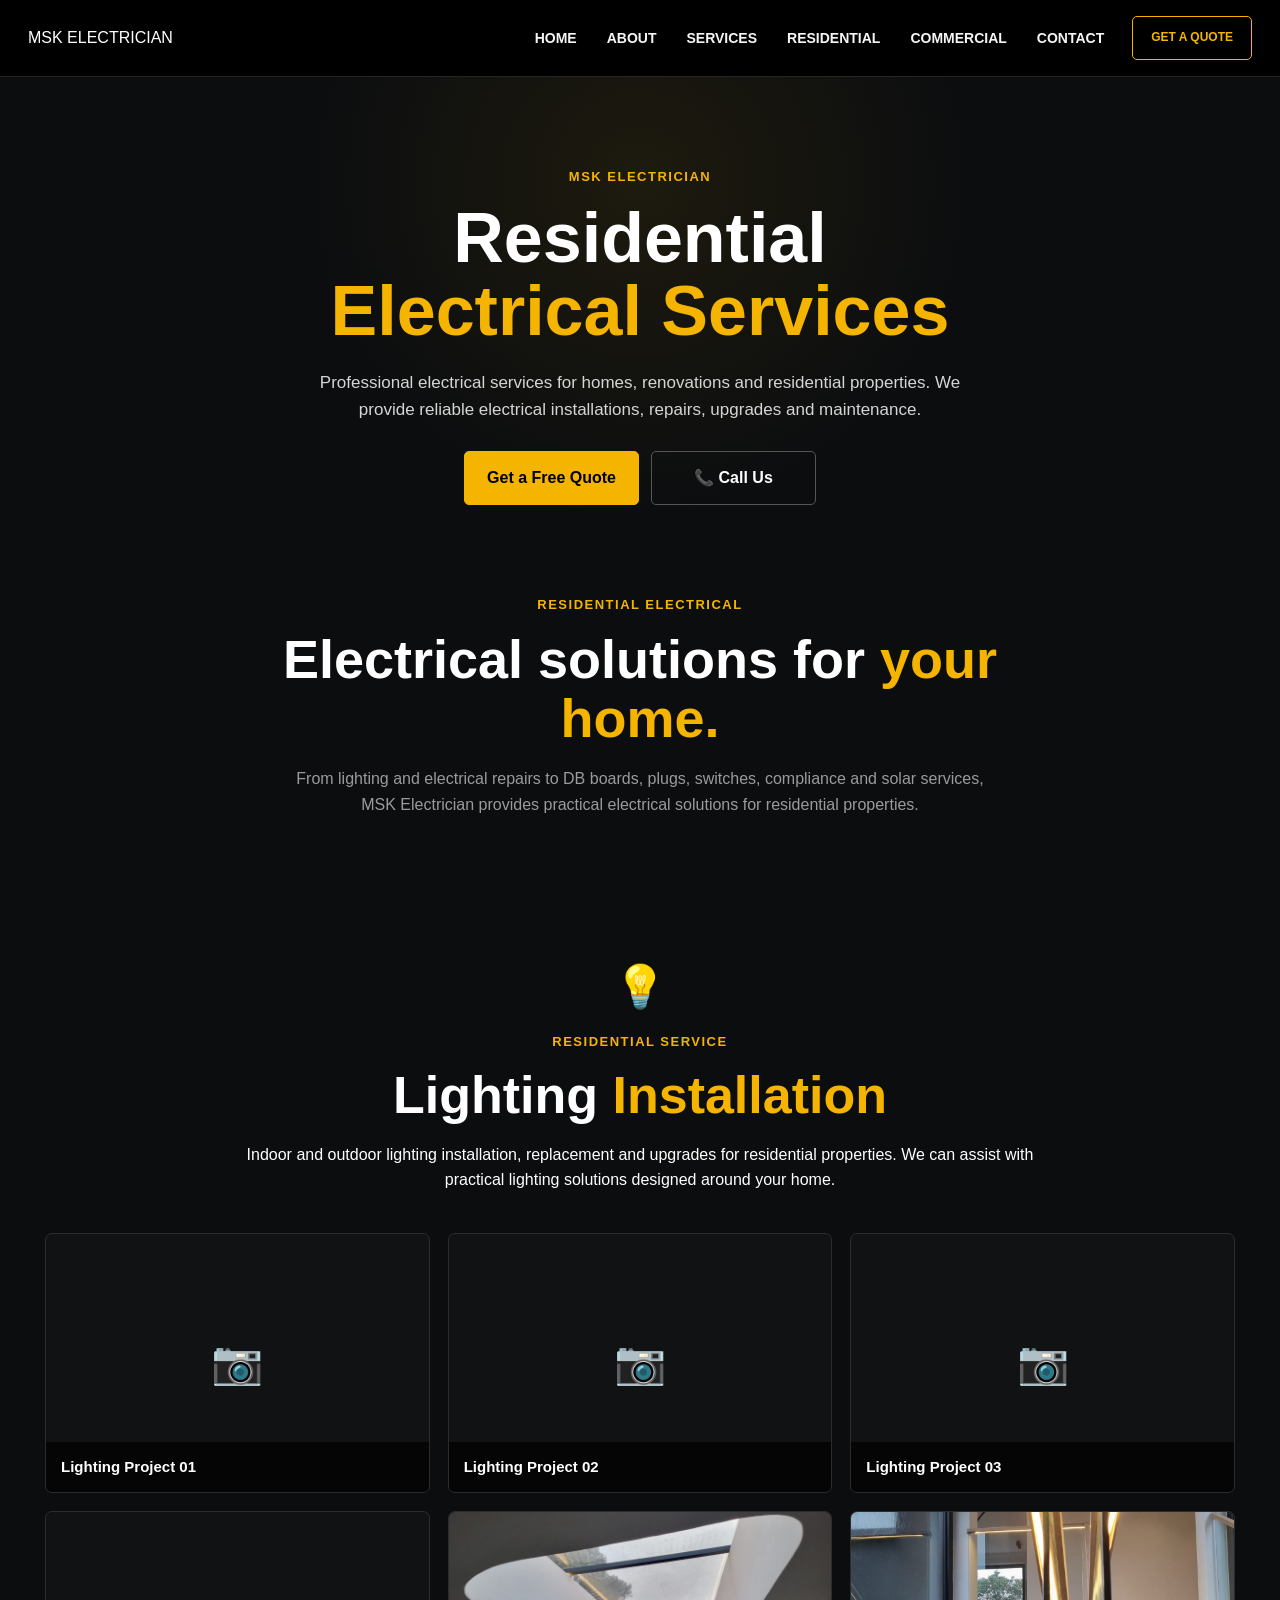
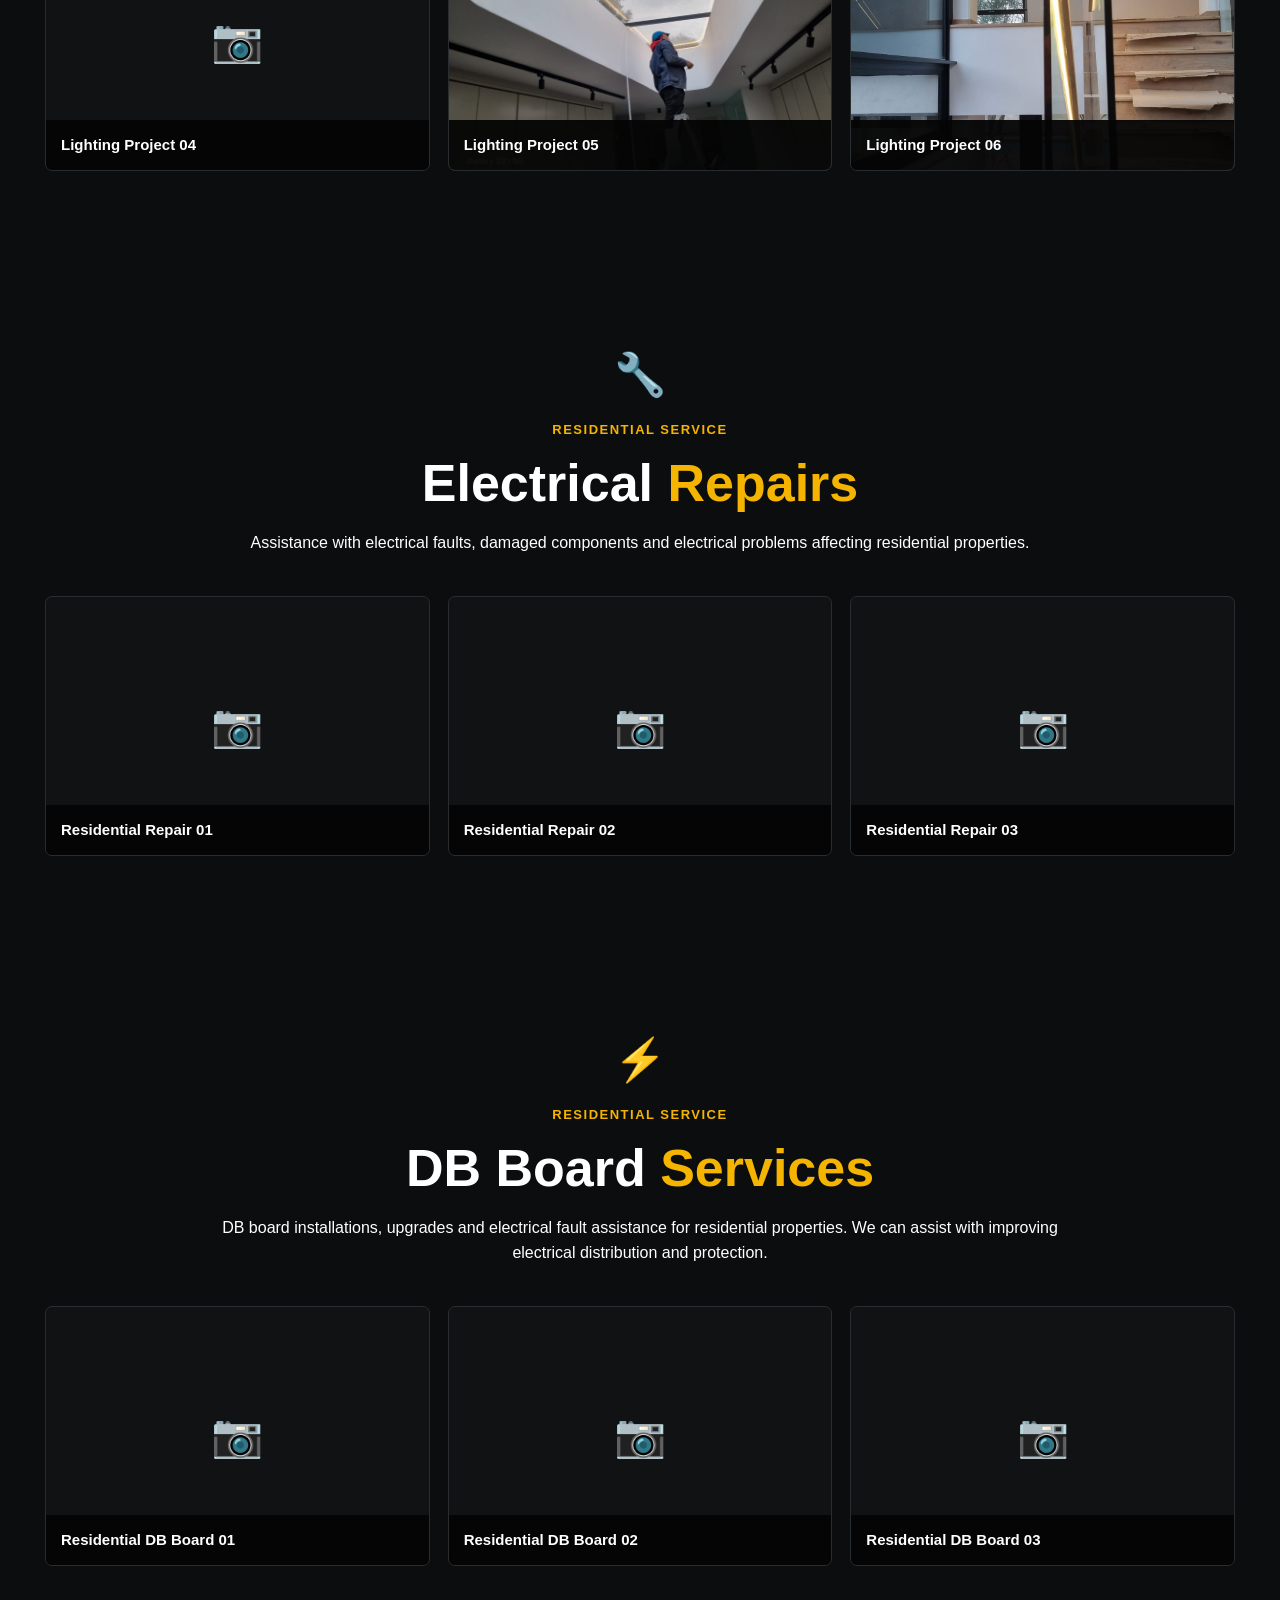
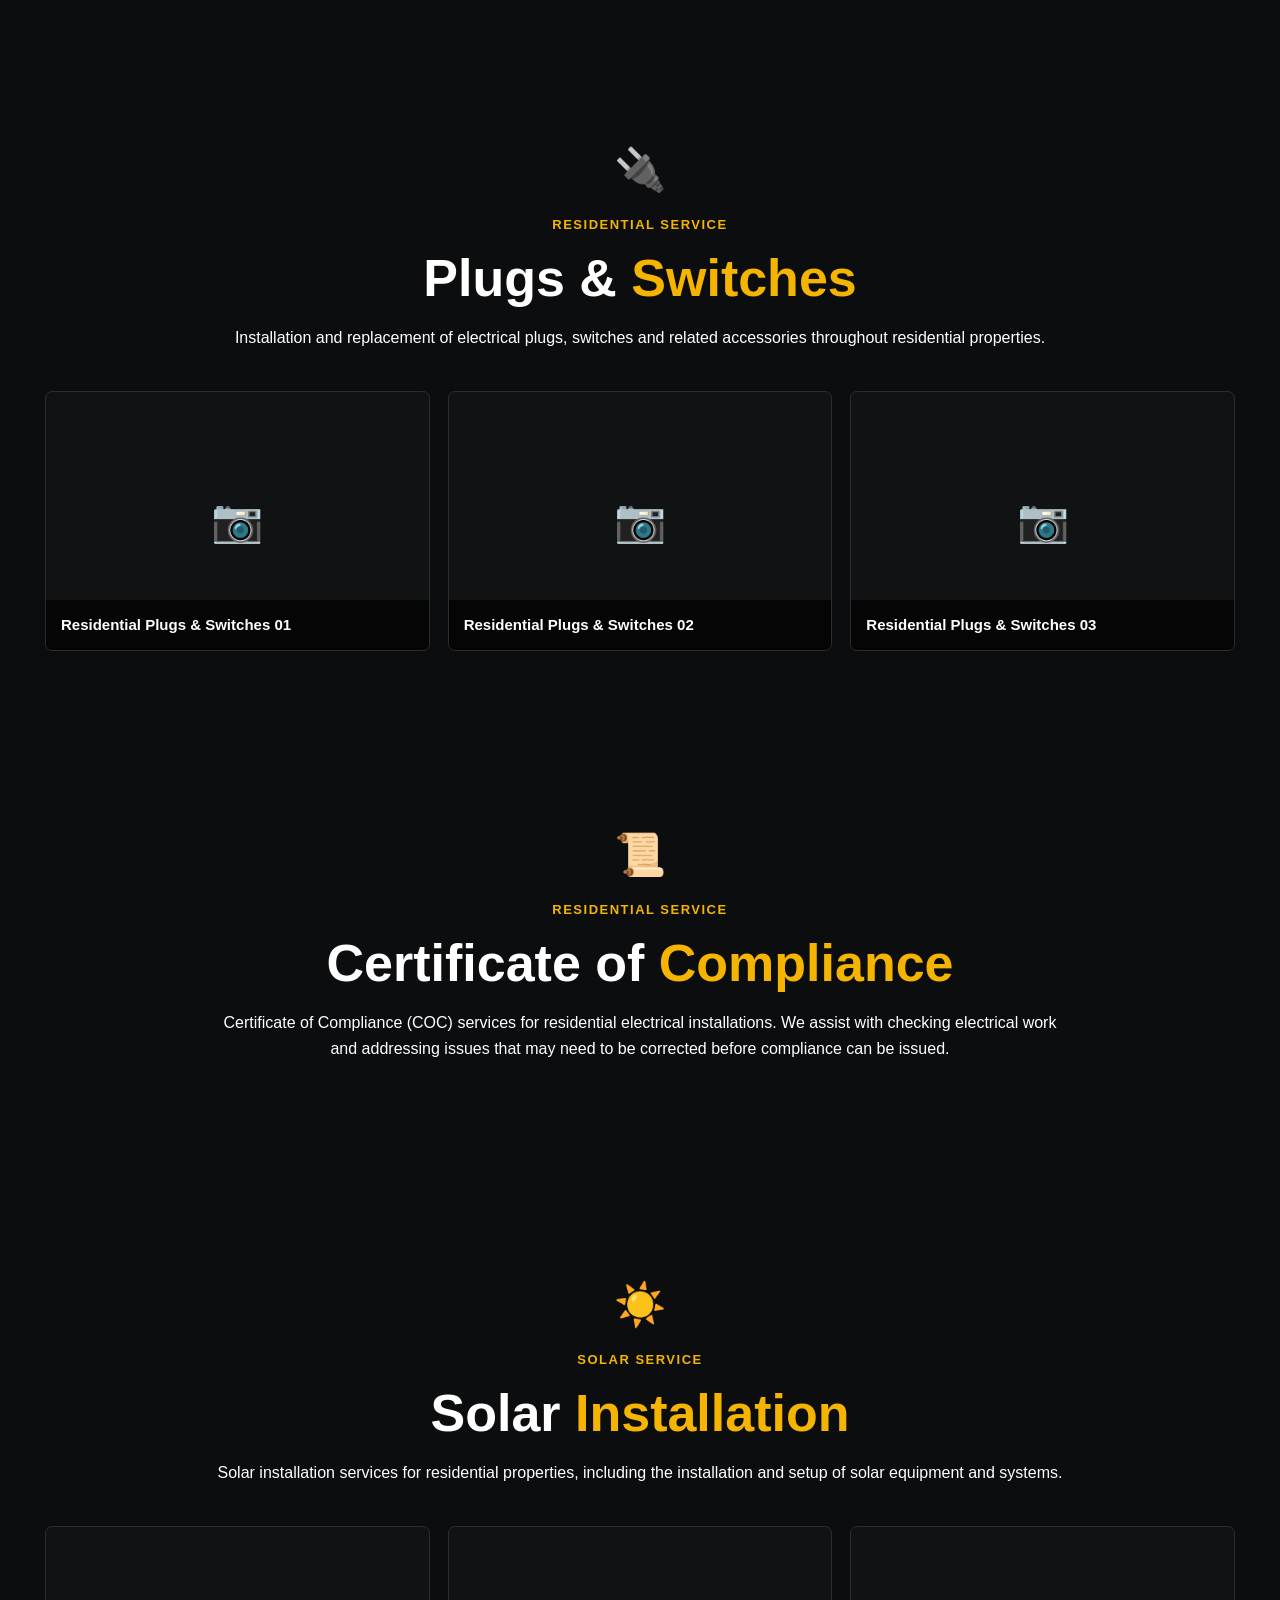
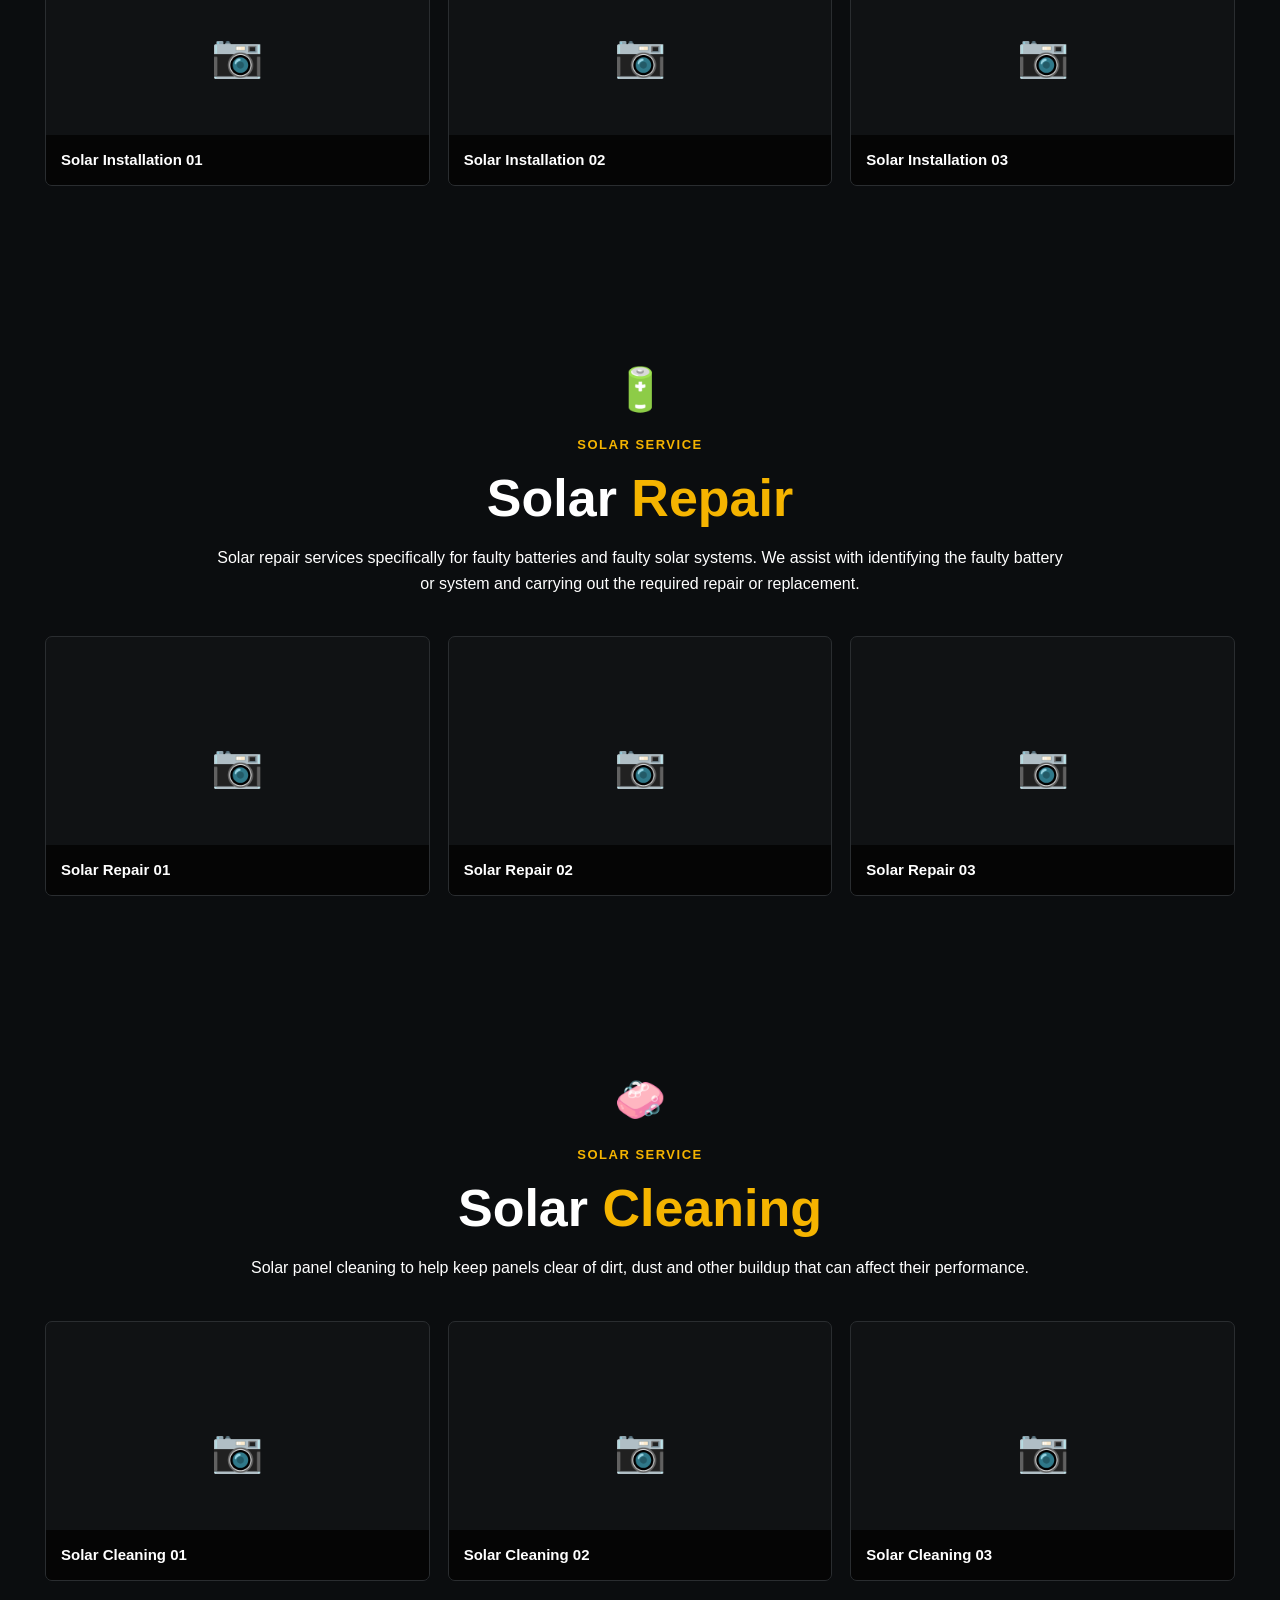
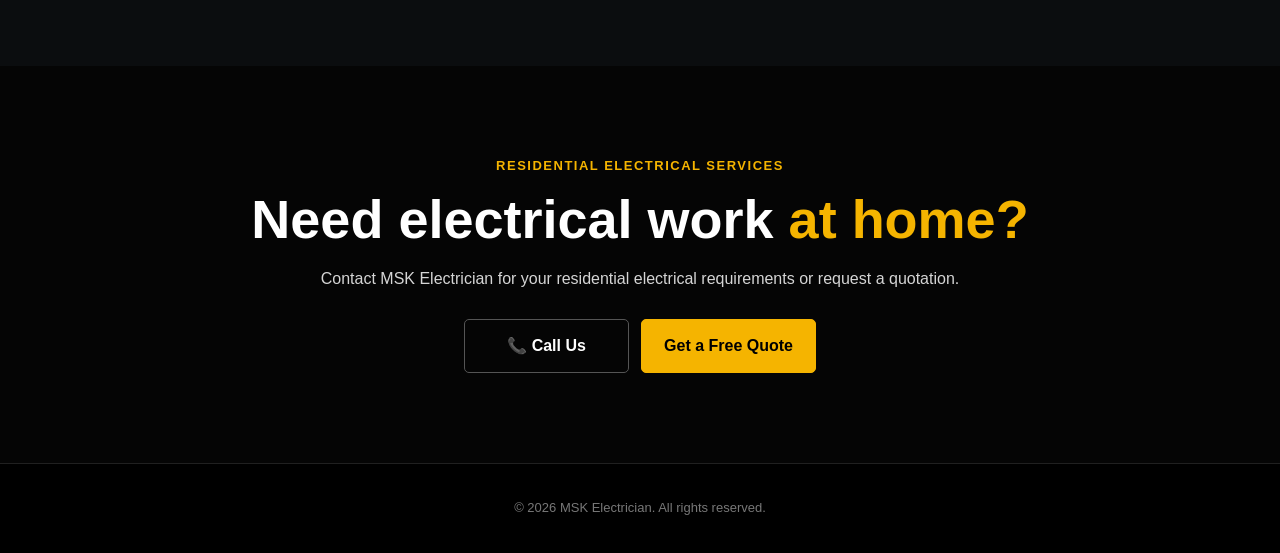
==== commit daf42b7f: "Update commercial.html" ====
--- a/commercial.html
+++ b/commercial.html
@@ -6,12 +6,12 @@
     <meta charset="UTF-8">
 
     <meta name="viewport"
-          content="width=device-width, initial-scale=1.0">
+        content="width=device-width, initial-scale=1.0">
 
     <title>Residential Electrical Services | MSK Electrician</title>
 
     <meta name="description"
-          content="Professional residential electrical services from MSK Electrician.">
+        content="Residential electrical services from MSK Electrician. Lighting, repairs, DB boards, plugs and switches, COC and solar services.">
 
     <link rel="stylesheet" href="style.css">
 
@@ -20,42 +20,28 @@
 
 <body>
 
-
-<!-- =====================================================
-     NAVIGATION
-===================================================== -->
-
 <header>
 
     <nav class="navbar">
 
-
-        <a href="index.html#home"
-           class="nav-logo">
-
-            <img
-                src="ChatGPT%20Image%20Aug%2010,%202026,%2003_28_34%20PM.png"
-                alt="MSK Electrician Logo">
-
+        <a href="index.html" class="brand">
+            <span>MSK</span> ELECTRICIAN
         </a>
 
-
         <div class="nav-links">
 
-            <a href="index.html#home">
-                Home
+            <a href="index.html">Home</a>
+
+            <a href="index.html#about">About</a>
+
+            <a href="index.html#services">Services</a>
+
+            <a href="residential.html" class="active">
+                Residential
             </a>
 
-            <a href="index.html#about">
-                About
-            </a>
-
-            <a href="index.html#services">
-                Services
-            </a>
-
-            <a href="index.html#experience">
-                Experience
+            <a href="commercial.html">
+                Commercial
             </a>
 
             <a href="index.html#contact">
@@ -64,7 +50,6 @@
 
         </div>
 
-
         <a href="index.html#contact"
            class="nav-button">
 
@@ -72,31 +57,17 @@
 
         </a>
 
-
-        <a href="tel:+27687250922"
-           class="nav-phone">
-
-            <span>📞</span>
-
-            068 725 0922
-
-        </a>
-
     </nav>
 
 </header>
 
 
-
 <main>
 
 
-<!-- =====================================================
-     RESIDENTIAL HERO
-===================================================== -->
+<!-- RESIDENTIAL HERO -->
 
 <section class="service-hero">
-
 
     <div class="service-hero-content">
 
@@ -104,28 +75,17 @@
             MSK ELECTRICIAN
         </p>
 
-
         <h1>
-
             Residential
-
-            <span>
-                Electrical Services
-            </span>
-
+            <span>Electrical Services</span>
         </h1>
 
-
         <p>
-
-            Professional electrical solutions for homes,
+            Professional electrical services for homes,
             renovations and residential properties.
             We provide reliable electrical installations,
-            repairs and upgrades with safety and quality
-            workmanship in mind.
-
+            repairs, upgrades and maintenance.
         </p>
-
 
         <div class="hero-buttons">
 
@@ -136,7 +96,6 @@
 
             </a>
 
-
             <a href="tel:+27687250922"
                class="secondary-button">
 
@@ -148,21 +107,41 @@
 
     </div>
 
-
-    <div class="service-hero-icon">
-        🏠
-    </div>
-
-</section>
-
-
-
-<!-- =====================================================
-     LIGHTING INSTALLATION
+</section>
+
+
+<!-- INTRODUCTION -->
+
+<section class="service-introduction">
+
+    <div class="section-heading">
+
+        <p class="section-label">
+            RESIDENTIAL ELECTRICAL
+        </p>
+
+        <h2>
+            Electrical solutions for
+            <span>your home.</span>
+        </h2>
+
+        <p>
+            From lighting and electrical repairs to DB boards,
+            plugs, switches, compliance and solar services,
+            MSK Electrician provides practical electrical
+            solutions for residential properties.
+        </p>
+
+    </div>
+
+</section>
+
+
+<!-- =====================================================
+     LIGHTING
 ===================================================== -->
 
 <section class="service-detail-section">
-
 
     <div class="service-detail-heading">
 
@@ -170,121 +149,85 @@
             💡
         </div>
 
-
         <div>
 
             <p class="section-label">
                 RESIDENTIAL SERVICE
             </p>
 
-
             <h2>
-
                 Lighting
-
-                <span>
-                    Installation
-                </span>
-
+                <span>Installation</span>
             </h2>
 
-
-            <p>
-
+            <p>
                 Indoor and outdoor lighting installation,
                 replacement and upgrades for residential
-                properties.
-
-            </p>
-
-        </div>
-
-    </div>
-
+                properties. We can assist with practical
+                lighting solutions designed around your home.
+            </p>
+
+        </div>
+
+    </div>
 
 
     <div class="service-photo-grid">
 
-
-        <!-- EXISTING IMAGE SLOT 01 -->
-
-        <div class="service-photo-placeholder">
-
-            <span>📷</span>
-
-            <p>
-                Lighting Project 01
-            </p>
-
-        </div>
-
-
-
-        <!-- EXISTING IMAGE SLOT 02 -->
-
-        <div class="service-photo-placeholder">
-
-            <span>📷</span>
-
-            <p>
-                Lighting Project 02
-            </p>
-
-        </div>
-
-
-
-        <!-- EXISTING IMAGE SLOT 03 -->
-
-        <div class="service-photo-placeholder">
-
-            <span>📷</span>
-
-            <p>
-                Lighting Project 03
-            </p>
-
-        </div>
-
-
-
-        <!-- NEW IMAGE -->
+        <!-- EXISTING PHOTO SLOT -->
+
+        <div class="service-photo-placeholder">
+            <span>📷</span>
+            <p>Lighting Project 01</p>
+        </div>
+
+
+        <!-- EXISTING PHOTO SLOT -->
+
+        <div class="service-photo-placeholder">
+            <span>📷</span>
+            <p>Lighting Project 02</p>
+        </div>
+
+
+        <!-- EXISTING PHOTO SLOT -->
+
+        <div class="service-photo-placeholder">
+            <span>📷</span>
+            <p>Lighting Project 03</p>
+        </div>
+
+
+        <!-- EXISTING PHOTO SLOT -->
+
+        <div class="service-photo-placeholder">
+            <span>📷</span>
+            <p>Lighting Project 04</p>
+        </div>
+
+
+        <!-- YOUR NEW PHOTO -->
 
         <div class="service-photo-placeholder">
 
             <img
                 src="WhatsApp%20Image%202026-08-14%20at%2017.59.08%20(1).jpeg"
-                alt="Residential Lighting Project 04">
-
-            <p>
-                Lighting Project 04
-            </p>
-
-        </div>
-
-
-
-        <!-- NEW IMAGE -->
+                alt="Residential Lighting Project">
+
+            <p>
+                Lighting Project 05
+            </p>
+
+        </div>
+
+
+        <!-- YOUR NEW PHOTO -->
 
         <div class="service-photo-placeholder">
 
             <img
                 src="WhatsApp%20Image%202026-08-14%20at%2017.59.08%20(3).jpeg"
-                alt="Residential Lighting Project 05">
-
-            <p>
-                Lighting Project 05
-            </p>
-
-        </div>
-
-
-
-        <!-- BLANK SLOT -->
-
-        <div class="service-photo-placeholder">
-
-            <span>📷</span>
+                alt="Residential Lighting Project">
 
             <p>
                 Lighting Project 06
@@ -292,47 +235,22 @@
 
         </div>
 
-
-    </div>
-
-
-
-    <div class="service-card-buttons">
-
-        <a href="tel:+27687250922"
-           class="service-call-button">
-
-            📞 Call Us
-
-        </a>
-
-
-        <a href="index.html#contact"
-           class="service-quote-button">
-
-            Get a Free Quote
-
-        </a>
-
-    </div>
-
-</section>
-
-
-
-<!-- =====================================================
-     COC
+    </div>
+
+</section>
+
+
+<!-- =====================================================
+     ELECTRICAL REPAIRS
 ===================================================== -->
 
 <section class="service-detail-section">
 
-
     <div class="service-detail-heading">
 
         <div class="service-detail-icon">
-            📋
-        </div>
-
+            🔧
+        </div>
 
         <div>
 
@@ -340,112 +258,55 @@
                 RESIDENTIAL SERVICE
             </p>
 
-
             <h2>
-
-                Certificate of
-
-                <span>
-                    Compliance
-                </span>
-
+                Electrical
+                <span>Repairs</span>
             </h2>
 
-
-            <p>
-
-                Electrical Certificate of Compliance
-                services for residential electrical
-                installations.
-
-            </p>
-
-        </div>
-
-    </div>
-
-
-
-    <div class="single-service-layout">
-
-
-        <div class="service-description-card">
-
-            <h3>
-                COC
-            </h3>
-
-
-            <p>
-
-                A Certificate of Compliance confirms
-                that an electrical installation has been
-                inspected and meets the required electrical
-                safety standards.
-
-            </p>
-
-
-            <p>
-
-                Contact MSK Electrician for assistance
-                with residential electrical compliance.
-
-            </p>
-
-        </div>
-
-
-        <div class="service-photo-placeholder large-placeholder">
-
-            <span>📷</span>
-
-            <p>
-                COC Project Image
-            </p>
-
-        </div>
-
-    </div>
-
-
-
-    <div class="service-card-buttons">
-
-        <a href="tel:+27687250922"
-           class="service-call-button">
-
-            📞 Call Us
-
-        </a>
-
-
-        <a href="index.html#contact"
-           class="service-quote-button">
-
-            Get a Free Quote
-
-        </a>
-
-    </div>
-
-</section>
-
-
-
-<!-- =====================================================
-     ELECTRICAL REPAIRS
+            <p>
+                Assistance with electrical faults,
+                damaged components and electrical problems
+                affecting residential properties.
+            </p>
+
+        </div>
+
+    </div>
+
+
+    <div class="service-photo-grid">
+
+        <div class="service-photo-placeholder">
+            <span>📷</span>
+            <p>Residential Repair 01</p>
+        </div>
+
+        <div class="service-photo-placeholder">
+            <span>📷</span>
+            <p>Residential Repair 02</p>
+        </div>
+
+        <div class="service-photo-placeholder">
+            <span>📷</span>
+            <p>Residential Repair 03</p>
+        </div>
+
+    </div>
+
+</section>
+
+
+<!-- =====================================================
+     DB BOARD
 ===================================================== -->
 
 <section class="service-detail-section">
 
-
     <div class="service-detail-heading">
 
         <div class="service-detail-icon">
-            🔧
-        </div>
-
+            ⚡
+        </div>
 
         <div>
 
@@ -453,103 +314,56 @@
                 RESIDENTIAL SERVICE
             </p>
 
-
             <h2>
-
-                Electrical
-
-                <span>
-                    Repairs
-                </span>
-
+                DB Board
+                <span>Services</span>
             </h2>
 
-
-            <p>
-
-                Assistance with electrical faults,
-                damaged components and electrical
-                problems affecting residential properties.
-
-            </p>
-
-        </div>
-
-    </div>
-
-
-
-    <div class="single-service-layout">
-
-
-        <div class="service-description-card">
-
-            <h3>
-                Electrical Repairs
-            </h3>
-
-
-            <p>
-
-                Professional assistance with electrical
-                problems and repairs in residential
-                properties.
-
-            </p>
-
-        </div>
-
-
-        <div class="service-photo-placeholder large-placeholder">
-
-            <span>📷</span>
-
-            <p>
-                Electrical Repair Image
-            </p>
-
-        </div>
-
-    </div>
-
-
-
-    <div class="service-card-buttons">
-
-        <a href="tel:+27687250922"
-           class="service-call-button">
-
-            📞 Call Us
-
-        </a>
-
-
-        <a href="index.html#contact"
-           class="service-quote-button">
-
-            Get a Free Quote
-
-        </a>
-
-    </div>
-
-</section>
-
-
-
-<!-- =====================================================
-     DB BOARD
+            <p>
+                DB board installations, upgrades and
+                electrical fault assistance for residential
+                properties. We can assist with improving
+                electrical distribution and protection.
+            </p>
+
+        </div>
+
+    </div>
+
+
+    <div class="service-photo-grid">
+
+        <div class="service-photo-placeholder">
+            <span>📷</span>
+            <p>Residential DB Board 01</p>
+        </div>
+
+        <div class="service-photo-placeholder">
+            <span>📷</span>
+            <p>Residential DB Board 02</p>
+        </div>
+
+        <div class="service-photo-placeholder">
+            <span>📷</span>
+            <p>Residential DB Board 03</p>
+        </div>
+
+    </div>
+
+</section>
+
+
+<!-- =====================================================
+     PLUGS & SWITCHES
 ===================================================== -->
 
 <section class="service-detail-section">
 
-
     <div class="service-detail-heading">
 
         <div class="service-detail-icon">
-            ⚡
-        </div>
-
+            🔌
+        </div>
 
         <div>
 
@@ -557,191 +371,84 @@
                 RESIDENTIAL SERVICE
             </p>
 
-
             <h2>
-
-                DB Board
-
-                <span>
-                    Services
-                </span>
-
+                Plugs &
+                <span>Switches</span>
             </h2>
 
-
-            <p>
-
-                DB board installations, upgrades and
-                electrical fault assistance for homes.
-
-            </p>
-
-        </div>
-
-    </div>
-
-
-
-    <div class="single-service-layout">
-
-
-        <div class="service-description-card">
-
-            <h3>
-                DB Board Services
-            </h3>
-
-
-            <p>
-
-                Professional DB board installation,
-                upgrades and electrical distribution
-                assistance for residential properties.
-
-            </p>
-
-        </div>
-
-
-        <div class="service-photo-placeholder large-placeholder">
-
-            <span>📷</span>
-
-            <p>
-                DB Board Image
-            </p>
-
-        </div>
-
-    </div>
-
-
-
-    <div class="service-card-buttons">
-
-        <a href="tel:+27687250922"
-           class="service-call-button">
-
-            📞 Call Us
-
-        </a>
-
-
-        <a href="index.html#contact"
-           class="service-quote-button">
-
-            Get a Free Quote
-
-        </a>
-
-    </div>
-
-</section>
-
-
-
-<!-- =====================================================
-     PLUGS & SWITCHES
-===================================================== -->
-
-<section class="service-detail-section">
-
-
-    <div class="service-detail-heading">
-
-        <div class="service-detail-icon">
-            🔌
-        </div>
-
-
-        <div>
-
-            <p class="section-label">
-                RESIDENTIAL SERVICE
-            </p>
-
-
-            <h2>
-
-                Plugs &
-
-                <span>
-                    Switches
-                </span>
-
-            </h2>
-
-
-            <p>
-
-                Installation and replacement of plugs,
-                switches and electrical accessories
-                in residential properties.
-
-            </p>
-
-        </div>
-
-    </div>
-
-
-
-    <div class="single-service-layout">
-
-
-        <div class="service-description-card">
-
-            <h3>
-                Plugs & Switches
-            </h3>
-
-
-            <p>
-
+            <p>
                 Installation and replacement of electrical
                 plugs, switches and related accessories
-                for homes.
-
-            </p>
-
-        </div>
-
-
-        <div class="service-photo-placeholder large-placeholder">
-
-            <span>📷</span>
-
-            <p>
-                Plugs & Switches Image
-            </p>
-
-        </div>
-
-    </div>
-
-
-
-    <div class="service-card-buttons">
-
-        <a href="tel:+27687250922"
-           class="service-call-button">
-
-            📞 Call Us
-
-        </a>
-
-
-        <a href="index.html#contact"
-           class="service-quote-button">
-
-            Get a Free Quote
-
-        </a>
-
-    </div>
-
-</section>
-
+                throughout residential properties.
+            </p>
+
+        </div>
+
+    </div>
+
+
+    <div class="service-photo-grid">
+
+        <div class="service-photo-placeholder">
+            <span>📷</span>
+            <p>Residential Plugs & Switches 01</p>
+        </div>
+
+        <div class="service-photo-placeholder">
+            <span>📷</span>
+            <p>Residential Plugs & Switches 02</p>
+        </div>
+
+        <div class="service-photo-placeholder">
+            <span>📷</span>
+            <p>Residential Plugs & Switches 03</p>
+        </div>
+
+    </div>
+
+</section>
+
+
+<!-- =====================================================
+     COC
+===================================================== -->
+
+<section class="service-detail-section coc-section">
+
+    <div class="coc-service">
+
+        <div class="service-detail-heading">
+
+            <div class="service-detail-icon">
+                📜
+            </div>
+
+            <div>
+
+                <p class="section-label">
+                    RESIDENTIAL SERVICE
+                </p>
+
+                <h2>
+                    Certificate of
+                    <span>Compliance</span>
+                </h2>
+
+                <p>
+                    Certificate of Compliance (COC) services
+                    for residential electrical installations.
+                    We assist with checking electrical work
+                    and addressing issues that may need to
+                    be corrected before compliance can be issued.
+                </p>
+
+            </div>
+
+        </div>
+
+    </div>
+
+</section>
 
 
 <!-- =====================================================
@@ -749,7 +456,6 @@
 ===================================================== -->
 
 <section class="service-detail-section">
-
 
     <div class="service-detail-heading">
 
@@ -757,95 +463,48 @@
             ☀️
         </div>
 
-
         <div>
 
             <p class="section-label">
                 SOLAR SERVICE
             </p>
 
-
             <h2>
-
                 Solar
-
-                <span>
-                    Installation
-                </span>
-
+                <span>Installation</span>
             </h2>
 
-
-            <p>
-
-                Professional solar installation for
-                residential properties, including solar
-                panels, batteries and system equipment.
-
-            </p>
-
-        </div>
-
-    </div>
-
-
-
-    <div class="single-service-layout">
-
-
-        <div class="service-description-card">
-
-            <h3>
-                Solar Installation
-            </h3>
-
-
-            <p>
-
-                Installation of residential solar systems
-                designed around the electrical needs of
-                your property.
-
-            </p>
-
-        </div>
-
-
-        <div class="service-photo-placeholder large-placeholder">
-
-            <span>📷</span>
-
-            <p>
-                Solar Installation Image
-            </p>
-
-        </div>
-
-    </div>
-
-
-
-    <div class="service-card-buttons">
-
-        <a href="tel:+27687250922"
-           class="service-call-button">
-
-            📞 Call Us
-
-        </a>
-
-
-        <a href="index.html#contact"
-           class="service-quote-button">
-
-            Get a Free Quote
-
-        </a>
-
-    </div>
-
-</section>
-
+            <p>
+                Solar installation services for residential
+                properties, including the installation and
+                setup of solar equipment and systems.
+            </p>
+
+        </div>
+
+    </div>
+
+
+    <div class="service-photo-grid">
+
+        <div class="service-photo-placeholder">
+            <span>📷</span>
+            <p>Solar Installation 01</p>
+        </div>
+
+        <div class="service-photo-placeholder">
+            <span>📷</span>
+            <p>Solar Installation 02</p>
+        </div>
+
+        <div class="service-photo-placeholder">
+            <span>📷</span>
+            <p>Solar Installation 03</p>
+        </div>
+
+    </div>
+
+</section>
 
 
 <!-- =====================================================
@@ -853,7 +512,6 @@
 ===================================================== -->
 
 <section class="service-detail-section">
-
 
     <div class="service-detail-heading">
 
@@ -861,103 +519,50 @@
             🔋
         </div>
 
-
         <div>
 
             <p class="section-label">
                 SOLAR SERVICE
             </p>
 
-
             <h2>
-
-                Solar System &
-
-                <span>
-                    Battery Repair
-                </span>
-
+                Solar
+                <span>Repair</span>
             </h2>
 
-
-            <p>
-
-                Replacement of faulty solar batteries
-                and faulty system components to restore
-                proper operation.
-
-            </p>
-
-        </div>
-
-    </div>
-
-
-
-    <div class="single-service-layout">
-
-
-        <div class="service-description-card">
-
-            <h3>
-                Solar Repair
-            </h3>
-
-
-            <p>
-
-                Replacement of faulty batteries and
-                faulty solar system components.
-
-            </p>
-
-
-            <p>
-
-                This service is focused specifically
-                on replacing faulty batteries and
-                system components.
-
-            </p>
-
-        </div>
-
-
-        <div class="service-photo-placeholder large-placeholder">
-
-            <span>📷</span>
-
-            <p>
-                Solar Repair Image
-            </p>
-
-        </div>
-
-    </div>
-
-
-
-    <div class="service-card-buttons">
-
-        <a href="tel:+27687250922"
-           class="service-call-button">
-
-            📞 Call Us
-
-        </a>
-
-
-        <a href="index.html#contact"
-           class="service-quote-button">
-
-            Get a Free Quote
-
-        </a>
-
-    </div>
-
-</section>
-
+            <p>
+                Solar repair services specifically for
+                faulty batteries and faulty solar systems.
+                We assist with identifying the faulty
+                battery or system and carrying out the
+                required repair or replacement.
+            </p>
+
+        </div>
+
+    </div>
+
+
+    <div class="service-photo-grid">
+
+        <div class="service-photo-placeholder">
+            <span>📷</span>
+            <p>Solar Repair 01</p>
+        </div>
+
+        <div class="service-photo-placeholder">
+            <span>📷</span>
+            <p>Solar Repair 02</p>
+        </div>
+
+        <div class="service-photo-placeholder">
+            <span>📷</span>
+            <p>Solar Repair 03</p>
+        </div>
+
+    </div>
+
+</section>
 
 
 <!-- =====================================================
@@ -965,7 +570,6 @@
 ===================================================== -->
 
 <section class="service-detail-section">
-
 
     <div class="service-detail-heading">
 
@@ -973,99 +577,51 @@
             🧼
         </div>
 
-
         <div>
 
             <p class="section-label">
                 SOLAR SERVICE
             </p>
 
-
             <h2>
-
-                Solar Panel
-
-                <span>
-                    Cleaning
-                </span>
-
+                Solar
+                <span>Cleaning</span>
             </h2>
 
-
-            <p>
-
-                Professional cleaning of solar panels
-                to help keep the panels clear of dirt,
-                dust and other buildup.
-
-            </p>
-
-        </div>
-
-    </div>
-
-
-
-    <div class="single-service-layout">
-
-
-        <div class="service-description-card">
-
-            <h3>
-                Solar Cleaning
-            </h3>
-
-
-            <p>
-
-                Cleaning solar panels to help maintain
-                their condition and efficient operation.
-
-            </p>
-
-        </div>
-
-
-        <div class="service-photo-placeholder large-placeholder">
-
-            <span>📷</span>
-
-            <p>
-                Solar Cleaning Image
-            </p>
-
-        </div>
-
-    </div>
-
-
-
-    <div class="service-card-buttons">
-
-        <a href="tel:+27687250922"
-           class="service-call-button">
-
-            📞 Call Us
-
-        </a>
-
-
-        <a href="index.html#contact"
-           class="service-quote-button">
-
-            Get a Free Quote
-
-        </a>
-
-    </div>
-
-</section>
-
-
-
-<!-- =====================================================
-     RESIDENTIAL CTA
-===================================================== -->
+            <p>
+                Solar panel cleaning to help keep panels
+                clear of dirt, dust and other buildup that
+                can affect their performance.
+            </p>
+
+        </div>
+
+    </div>
+
+
+    <div class="service-photo-grid">
+
+        <div class="service-photo-placeholder">
+            <span>📷</span>
+            <p>Solar Cleaning 01</p>
+        </div>
+
+        <div class="service-photo-placeholder">
+            <span>📷</span>
+            <p>Solar Cleaning 02</p>
+        </div>
+
+        <div class="service-photo-placeholder">
+            <span>📷</span>
+            <p>Solar Cleaning 03</p>
+        </div>
+
+    </div>
+
+</section>
+
+
+<!-- RESIDENTIAL CTA -->
 
 <section class="service-cta">
 
@@ -1073,50 +629,34 @@
         RESIDENTIAL ELECTRICAL SERVICES
     </p>
 
-
     <h2>
-
         Need electrical work
-
-        <span>
-            at home?
-        </span>
-
+        <span>at home?</span>
     </h2>
 
-
     <p>
-
-        Contact MSK Electrician for professional
-        residential electrical services.
-
+        Contact MSK Electrician for your residential
+        electrical requirements or request a quotation.
     </p>
 
-
     <div class="hero-buttons">
+
+        <a href="tel:+27687250922"
+           class="secondary-button">
+            📞 Call Us
+        </a>
 
         <a href="index.html#contact"
            class="primary-button">
-
             Get a Free Quote
-
         </a>
 
-
-        <a href="tel:+27687250922"
-           class="secondary-button">
-
-            📞 Call Us
-
-        </a>
-
     </div>
 
 </section>
 
 
 </main>
-
 
 
 <footer>
@@ -1128,6 +668,7 @@
 </footer>
 
 
+<script src="script.js"></script>
+
 </body>
-
 </html>
--- a/style.css
+++ b/style.css
@@ -80,6 +80,15 @@
 }
 
 
+button,
+input,
+textarea {
+
+    font-family: inherit;
+
+}
+
+
 /* =====================================================
    STICKY HEADER
 ===================================================== */
@@ -128,7 +137,7 @@
 
 
 /* =====================================================
-   LOGO
+   NAV LOGO
 ===================================================== */
 
 .nav-logo {
@@ -169,7 +178,7 @@
 
     justify-content: center;
 
-    gap: 34px;
+    gap: 30px;
 
     margin-left: auto;
 
@@ -229,7 +238,7 @@
 
 
 /* =====================================================
-   QUOTE BUTTON
+   NAV QUOTE
 ===================================================== */
 
 .nav-button {
@@ -240,52 +249,52 @@
     color: var(--gold);
 
     padding:
-        11px 19px;
+        11px 18px;
 
     border-radius: 5px;
 
+    font-size: 12px;
+
+    font-weight: 700;
+
+    text-transform: uppercase;
+
+    white-space: nowrap;
+
+    transition: 0.25s ease;
+
+}
+
+
+.nav-button:hover {
+
+    background: var(--gold);
+
+    color: #000;
+
+}
+
+
+/* =====================================================
+   NAV PHONE
+===================================================== */
+
+.nav-phone {
+
+    display: flex;
+
+    align-items: center;
+
+    gap: 7px;
+
+    color: #fff;
+
     font-size: 13px;
 
     font-weight: 700;
 
-    text-transform: uppercase;
-
     white-space: nowrap;
 
-    transition: 0.25s ease;
-
-}
-
-
-.nav-button:hover {
-
-    background: var(--gold);
-
-    color: #000;
-
-}
-
-
-/* =====================================================
-   PHONE
-===================================================== */
-
-.nav-phone {
-
-    display: flex;
-
-    align-items: center;
-
-    gap: 8px;
-
-    color: #fff;
-
-    font-size: 14px;
-
-    font-weight: 700;
-
-    white-space: nowrap;
-
 }
 
 
@@ -293,7 +302,7 @@
 
     color: var(--gold);
 
-    font-size: 20px;
+    font-size: 18px;
 
 }
 
@@ -377,9 +386,11 @@
 
     min-height: 650px;
 
-    padding: 100px 30px;
+    padding: 70px 30px 100px;
 
     display: flex;
+
+    flex-direction: column;
 
     align-items: center;
 
@@ -400,6 +411,38 @@
 }
 
 
+/* =====================================================
+   HERO LOGO
+===================================================== */
+
+.hero-logo {
+
+    width: 260px;
+
+    height: 190px;
+
+    margin: 0 auto 15px;
+
+    display: flex;
+
+    align-items: center;
+
+    justify-content: center;
+
+}
+
+
+.hero-logo img {
+
+    width: 100%;
+
+    height: 100%;
+
+    object-fit: contain;
+
+}
+
+
 .hero-content {
 
     width: 100%;
@@ -673,7 +716,7 @@
 
     width: 100%;
 
-    max-width: 1150px;
+    max-width: 1000px;
 
     margin: 0 auto;
 
@@ -699,11 +742,8 @@
     padding: 30px;
 
     transition:
-
         transform 0.25s ease,
-
         border-color 0.25s ease,
-
         background 0.25s ease;
 
 }
@@ -722,6 +762,13 @@
 }
 
 
+.service-link {
+
+    display: block;
+
+}
+
+
 .service-icon {
 
     font-size: 38px;
@@ -751,238 +798,32 @@
 }
 
 
-.service-button {
+.service-link-button {
 
     display: inline-flex;
 
-    align-items: center;
-
-    justify-content: center;
-
-    padding: 10px 16px;
-
-    border-radius: 5px;
-
-    background: #050505;
-
-    border:
-        1px solid #333;
-
-    color: #fff;
+    color: var(--gold);
 
     font-size: 13px;
 
     font-weight: 700;
 
-    transition: 0.25s ease;
-
-}
-
-
-.service-button:hover {
-
-    background: var(--gold);
-
-    border-color: var(--gold);
-
-    color: #000;
-
-}
-
-
-/* =====================================================
-   CALL + QUOTE BUTTONS
-===================================================== */
-
-.service-card-buttons {
+}
+
+
+/* =====================================================
+   SERVICE HERO
+===================================================== */
+
+.service-hero {
+
+    min-height: 500px;
+
+    padding: 90px 30px;
 
     display: flex;
 
-    align-items: center;
-
-    justify-content: center;
-
-    gap: 9px;
-
-    margin-top: 18px;
-
-    flex-wrap: wrap;
-
-}
-
-
-.service-call-button,
-.service-quote-button {
-
-    display: inline-flex;
-
-    align-items: center;
-
-    justify-content: center;
-
-    padding: 10px 14px;
-
-    border-radius: 5px;
-
-    font-size: 12px;
-
-    font-weight: 700;
-
-    transition: 0.25s ease;
-
-}
-
-
-.service-call-button {
-
-    color: var(--gold);
-
-    border:
-        1px solid var(--gold);
-
-    background: transparent;
-
-}
-
-
-.service-call-button:hover {
-
-    background: var(--gold);
-
-    color: #000;
-
-}
-
-
-.service-quote-button {
-
-    background: var(--gold);
-
-    border:
-        1px solid var(--gold);
-
-    color: #000;
-
-}
-
-
-.service-quote-button:hover {
-
-    background: var(--gold-light);
-
-    transform:
-        translateY(-2px);
-
-}
-
-
-/* =====================================================
-   WHY US
-===================================================== */
-
-.why-us {
-
-    max-width: 1250px;
-
-    margin: 0 auto;
-
-    padding: 95px 30px;
-
-    display: grid;
-
-    grid-template-columns:
-        0.75fr 1.25fr;
-
-    gap: 65px;
-
-    align-items: center;
-
-}
-
-
-.why-us h2 {
-
-    font-size:
-        clamp(38px, 5vw, 54px);
-
-    line-height: 1.05;
-
-}
-
-
-.why-us h2 span {
-
-    color: var(--gold);
-
-}
-
-
-.why-grid {
-
-    display: grid;
-
-    grid-template-columns:
-        repeat(3, 1fr);
-
-    gap: 18px;
-
-}
-
-
-.why-grid > div {
-
-    padding: 25px;
-
-    background: var(--dark-2);
-
-    border:
-        1px solid var(--border);
-
-    border-radius: 7px;
-
-}
-
-
-.why-grid h3 {
-
-    color: var(--gold);
-
-    font-size: 19px;
-
-}
-
-
-.why-grid h4 {
-
-    color: #fff;
-
-    font-size: 19px;
-
-    margin: 7px 0;
-
-}
-
-
-.why-grid p {
-
-    color: var(--muted);
-
-    font-size: 14px;
-
-}
-
-
-/* =====================================================
-   SERVICE HERO
-===================================================== */
-
-.service-hero {
-
-    min-height: 500px;
-
-    padding: 90px 30px;
-
-    display: flex;
+    flex-direction: column;
 
     align-items: center;
 
@@ -1030,11 +871,12 @@
 
     color: var(--gold);
 
-}
-
-
-.service-hero-content >
-p:not(.section-label) {
+    display: block;
+
+}
+
+
+.service-hero-content > p:not(.section-label) {
 
     max-width: 700px;
 
@@ -1048,6 +890,15 @@
 }
 
 
+.service-hero-icon {
+
+    font-size: 55px;
+
+    margin-top: 22px;
+
+}
+
+
 /* =====================================================
    SERVICE DETAIL
 ===================================================== */
@@ -1077,6 +928,15 @@
 }
 
 
+.service-detail-icon {
+
+    font-size: 42px;
+
+    margin-bottom: 12px;
+
+}
+
+
 .service-detail-heading h2 {
 
     color: #fff;
@@ -1113,7 +973,7 @@
 
 
 /* =====================================================
-   LIGHTING PHOTO GRID
+   PHOTO GRID
 ===================================================== */
 
 .service-photo-grid {
@@ -1162,14 +1022,16 @@
 
 .service-photo-placeholder img {
 
+    position: absolute;
+
+    inset: 0;
+
     width: 100%;
 
-    height: 260px;
+    height: 100%;
 
     object-fit: cover;
 
-    display: block;
-
 }
 
 
@@ -1178,6 +1040,7 @@
     position: absolute;
 
     top: 50%;
+
     left: 50%;
 
     transform:
@@ -1192,6 +1055,10 @@
 
 .service-photo-placeholder p {
 
+    position: relative;
+
+    z-index: 2;
+
     width: 100%;
 
     padding: 13px 15px;
@@ -1211,29 +1078,703 @@
 
 
 /* =====================================================
-   SERVICE CTA
-===================================================== */
-
-.service-cta {
-
-    padding: 90px 30px;
-
-    background: #050505;
-
-    color: #fff;
-
-    text-align: center;
-
-}
-
-
-.service-cta h2 {
+   SINGLE SERVICE + IMAGE
+===================================================== */
+
+.single-service-layout {
+
+    display: grid;
+
+    grid-template-columns:
+        1fr 1fr;
+
+    gap: 22px;
+
+    align-items: stretch;
+
+}
+
+
+.service-description-card {
+
+    padding: 35px;
+
+    background: var(--card);
+
+    border:
+        1px solid var(--border);
+
+    border-radius: 8px;
+
+}
+
+
+.service-description-card h3 {
+
+    color: var(--gold);
+
+    font-size: 25px;
+
+    margin-bottom: 16px;
+
+}
+
+
+.service-description-card p {
+
+    color: var(--text);
+
+    margin-bottom: 15px;
+
+}
+
+
+.large-placeholder {
+
+    min-height: 300px;
+
+}
+
+
+/* =====================================================
+   SERVICE BUTTONS
+===================================================== */
+
+.service-card-buttons {
+
+    display: flex;
+
+    align-items: center;
+
+    justify-content: center;
+
+    gap: 10px;
+
+    margin-top: 22px;
+
+    flex-wrap: wrap;
+
+}
+
+
+.service-call-button,
+.service-quote-button {
+
+    display: inline-flex;
+
+    align-items: center;
+
+    justify-content: center;
+
+    min-width: 150px;
+
+    padding: 11px 16px;
+
+    border-radius: 5px;
+
+    font-size: 12px;
+
+    font-weight: 700;
+
+    transition: 0.25s ease;
+
+}
+
+
+.service-call-button {
+
+    color: var(--gold);
+
+    border:
+        1px solid var(--gold);
+
+    background: transparent;
+
+}
+
+
+.service-call-button:hover {
+
+    background: var(--gold);
+
+    color: #000;
+
+}
+
+
+.service-quote-button {
+
+    background: var(--gold);
+
+    border:
+        1px solid var(--gold);
+
+    color: #000;
+
+}
+
+
+.service-quote-button:hover {
+
+    background: var(--gold-light);
+
+    transform:
+        translateY(-2px);
+
+}
+
+
+/* =====================================================
+   WHY US
+===================================================== */
+
+.why-us {
+
+    max-width: 1250px;
+
+    margin: 0 auto;
+
+    padding: 95px 30px;
+
+    display: grid;
+
+    grid-template-columns:
+        0.75fr 1.25fr;
+
+    gap: 65px;
+
+    align-items: center;
+
+}
+
+
+.why-us h2 {
 
     font-size:
         clamp(38px, 5vw, 54px);
 
     line-height: 1.05;
 
+}
+
+
+.why-us h2 span {
+
+    color: var(--gold);
+
+}
+
+
+.why-grid {
+
+    display: grid;
+
+    grid-template-columns:
+        repeat(3, 1fr);
+
+    gap: 18px;
+
+}
+
+
+.why-grid > div {
+
+    padding: 25px;
+
+    background: var(--dark-2);
+
+    border:
+        1px solid var(--border);
+
+    border-radius: 7px;
+
+}
+
+
+.why-grid h3 {
+
+    color: var(--gold);
+
+    font-size: 19px;
+
+}
+
+
+.why-grid h4 {
+
+    color: #fff;
+
+    font-size: 19px;
+
+    margin: 7px 0;
+
+}
+
+
+.why-grid p {
+
+    color: var(--muted);
+
+    font-size: 14px;
+
+}
+
+
+/* =====================================================
+   EXPERIENCE
+===================================================== */
+
+.experience {
+
+    padding: 95px 30px;
+
+    background: #080a0c;
+
+}
+
+
+.experience-heading {
+
+    max-width: 800px;
+
+    margin:
+        0 auto 45px;
+
+    text-align: center;
+
+}
+
+
+.experience-heading h2 {
+
+    font-size:
+        clamp(36px, 5vw, 54px);
+
+    line-height: 1.1;
+
+    margin-bottom: 18px;
+
+}
+
+
+.experience-heading h2 span {
+
+    color: var(--gold);
+
+}
+
+
+.experience-heading > p:last-child {
+
+    color: var(--muted);
+
+}
+
+
+.experience-layout {
+
+    max-width: 1050px;
+
+    margin: 0 auto;
+
+    display: grid;
+
+    grid-template-columns:
+        0.8fr 1.2fr;
+
+    gap: 25px;
+
+}
+
+
+.experience-info,
+.review-form-container {
+
+    background: var(--card);
+
+    border:
+        1px solid var(--border);
+
+    border-radius: 8px;
+
+    padding: 35px;
+
+}
+
+
+.experience-icon {
+
+    color: var(--gold);
+
+    font-size: 35px;
+
+    margin-bottom: 15px;
+
+}
+
+
+.experience-info h3 {
+
+    font-size: 24px;
+
+    margin-bottom: 15px;
+
+}
+
+
+.experience-info p {
+
+    color: var(--muted);
+
+}
+
+
+.experience-line {
+
+    width: 55px;
+
+    height: 2px;
+
+    background: var(--gold);
+
+    margin: 25px 0;
+
+}
+
+
+.experience-note {
+
+    font-size: 14px;
+
+}
+
+
+/* =====================================================
+   FORM
+===================================================== */
+
+.form-group {
+
+    margin-bottom: 20px;
+
+}
+
+
+.form-group label {
+
+    display: block;
+
+    color: #fff;
+
+    font-size: 13px;
+
+    font-weight: 700;
+
+    margin-bottom: 8px;
+
+}
+
+
+.form-group input,
+.form-group textarea {
+
+    width: 100%;
+
+    padding: 13px;
+
+    background: #0b0d0f;
+
+    border:
+        1px solid var(--border);
+
+    border-radius: 5px;
+
+    color: #fff;
+
+    outline: none;
+
+}
+
+
+.form-group input:focus,
+.form-group textarea:focus {
+
+    border-color: var(--gold);
+
+}
+
+
+.rating-stars {
+
+    display: flex;
+
+    gap: 4px;
+
+}
+
+
+.rating-star {
+
+    border: 0;
+
+    background: transparent;
+
+    color: #777;
+
+    font-size: 31px;
+
+    cursor: pointer;
+
+    padding: 0;
+
+}
+
+
+.rating-star.active {
+
+    color: var(--gold);
+
+}
+
+
+.rating-text {
+
+    color: var(--muted);
+
+    font-size: 13px;
+
+    margin-top: 5px;
+
+}
+
+
+.review-submit {
+
+    width: 100%;
+
+    border: 0;
+
+    border-radius: 5px;
+
+    padding: 13px;
+
+    background: var(--gold);
+
+    color: #000;
+
+    font-weight: 800;
+
+    cursor: pointer;
+
+}
+
+
+.review-submit span {
+
+    margin-left: 5px;
+
+}
+
+
+.review-success {
+
+    display: none;
+
+    margin-top: 15px;
+
+    padding: 12px;
+
+    border-radius: 5px;
+
+    background: rgba(245, 180, 0, 0.1);
+
+    color: var(--gold);
+
+    font-size: 13px;
+
+}
+
+
+.review-success.show {
+
+    display: block;
+
+}
+
+
+/* =====================================================
+   CONTACT
+===================================================== */
+
+.contact {
+
+    padding: 95px 30px;
+
+    background: #050505;
+
+    display: grid;
+
+    grid-template-columns:
+        1fr 1fr;
+
+    gap: 60px;
+
+    align-items: center;
+
+}
+
+
+.contact-content {
+
+    max-width: 600px;
+
+    margin-left: auto;
+
+}
+
+
+.contact-content h2 {
+
+    font-size:
+        clamp(38px, 5vw, 54px);
+
+    line-height: 1.05;
+
+    margin-bottom: 18px;
+
+}
+
+
+.contact-content h2 span {
+
+    color: var(--gold);
+
+}
+
+
+.contact-content > p:not(.section-label) {
+
+    color: var(--text);
+
+    margin-bottom: 25px;
+
+}
+
+
+.contact-buttons {
+
+    display: flex;
+
+    gap: 10px;
+
+    flex-wrap: wrap;
+
+}
+
+
+.contact-button {
+
+    padding: 12px 18px;
+
+    border:
+        1px solid var(--gold);
+
+    color: var(--gold);
+
+    border-radius: 5px;
+
+    font-weight: 700;
+
+    font-size: 13px;
+
+}
+
+
+.contact-button:hover {
+
+    background: var(--gold);
+
+    color: #000;
+
+}
+
+
+.contact-info {
+
+    max-width: 500px;
+
+    margin-right: auto;
+
+}
+
+
+.contact-info > div {
+
+    display: flex;
+
+    align-items: center;
+
+    gap: 15px;
+
+    padding: 18px 0;
+
+    border-bottom:
+        1px solid var(--border);
+
+}
+
+
+.contact-info span {
+
+    font-size: 23px;
+
+}
+
+
+.contact-info small {
+
+    color: var(--gold);
+
+    font-weight: 800;
+
+    font-size: 10px;
+
+    letter-spacing: 1px;
+
+}
+
+
+.contact-info p {
+
+    color: #fff;
+
+}
+
+
+/* =====================================================
+   SERVICE CTA
+===================================================== */
+
+.service-cta {
+
+    padding: 90px 30px;
+
+    background: #050505;
+
+    color: #fff;
+
+    text-align: center;
+
+}
+
+
+.service-cta h2 {
+
+    font-size:
+        clamp(38px, 5vw, 54px);
+
+    line-height: 1.05;
+
     margin-bottom: 18px;
 
 }
@@ -1300,7 +1841,6 @@
 
 @media (max-width: 1100px) {
 
-
     .navbar {
 
         padding: 0 20px;
@@ -1312,14 +1852,14 @@
 
     .nav-links {
 
-        gap: 20px;
+        gap: 18px;
 
     }
 
 
     .nav-phone {
 
-        font-size: 12px;
+        font-size: 11px;
 
     }
 
@@ -1340,6 +1880,25 @@
 
     }
 
+
+    .contact {
+
+        grid-template-columns: 1fr;
+
+    }
+
+
+    .contact-content,
+    .contact-info {
+
+        margin-left: auto;
+
+        margin-right: auto;
+
+        width: 100%;
+
+    }
+
 }
 
 
@@ -1349,7 +1908,6 @@
 
 @media (max-width: 800px) {
 
-
     .navbar {
 
         min-height: 70px;
@@ -1375,7 +1933,7 @@
 
     .nav-links a {
 
-        font-size: 11px;
+        font-size: 10px;
 
     }
 
@@ -1392,7 +1950,7 @@
         padding:
             9px 12px;
 
-        font-size: 11px;
+        font-size: 10px;
 
     }
 
@@ -1426,6 +1984,20 @@
 
     }
 
+
+    .experience-layout {
+
+        grid-template-columns: 1fr;
+
+    }
+
+
+    .single-service-layout {
+
+        grid-template-columns: 1fr;
+
+    }
+
 }
 
 
@@ -1435,7 +2007,6 @@
 
 @media (max-width: 600px) {
 
-
     html {
 
         scroll-padding-top: 70px;
@@ -1449,14 +2020,14 @@
 
         padding: 0 12px;
 
-        gap: 10px;
+        gap: 9px;
 
     }
 
 
     .nav-logo {
 
-        width: 78px;
+        width: 72px;
 
         height: 45px;
 
@@ -1465,7 +2036,7 @@
 
     .nav-links {
 
-        gap: 9px;
+        gap: 8px;
 
         margin-left: 0;
 
@@ -1474,7 +2045,7 @@
 
     .nav-links a {
 
-        font-size: 9px;
+        font-size: 8px;
 
     }
 
@@ -1497,7 +2068,16 @@
 
         min-height: 560px;
 
-        padding: 75px 20px;
+        padding: 55px 20px 75px;
+
+    }
+
+
+    .hero-logo {
+
+        width: 220px;
+
+        height: 160px;
 
     }
 
@@ -1519,6 +2099,7 @@
     .about,
     .services,
     .why-us,
+    .experience,
     .service-detail-section {
 
         padding:
@@ -1548,8 +2129,6 @@
     .service-photo-placeholder,
     .service-photo-placeholder img {
 
-        height: 250px;
-
         min-height: 250px;
 
     }
@@ -1596,10 +2175,25 @@
     }
 
 
-    .nav-phone {
-
-        display: none;
-
-    }
-
-}
+    .contact {
+
+        padding:
+            65px 20px;
+
+    }
+
+
+    .contact-buttons {
+
+        flex-direction: column;
+
+    }
+
+
+    .contact-button {
+
+        text-align: center;
+
+    }
+
+}
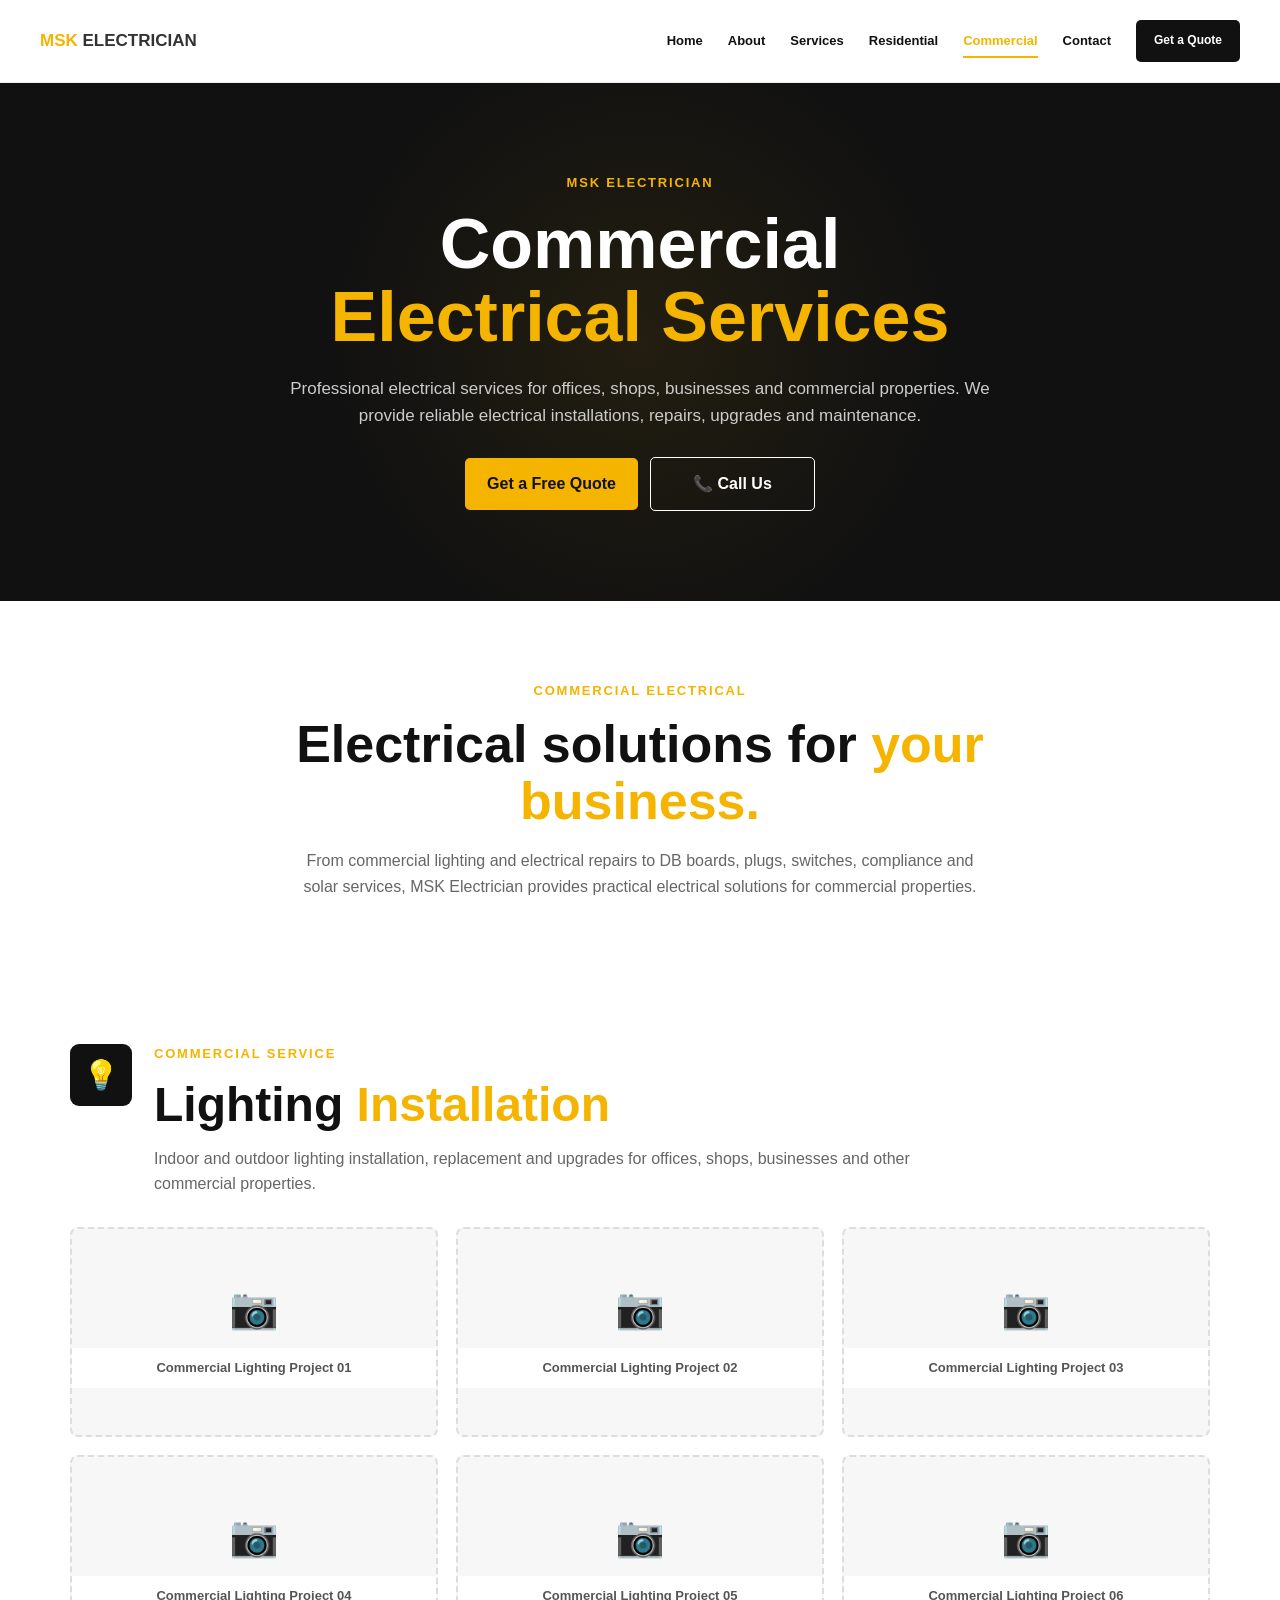
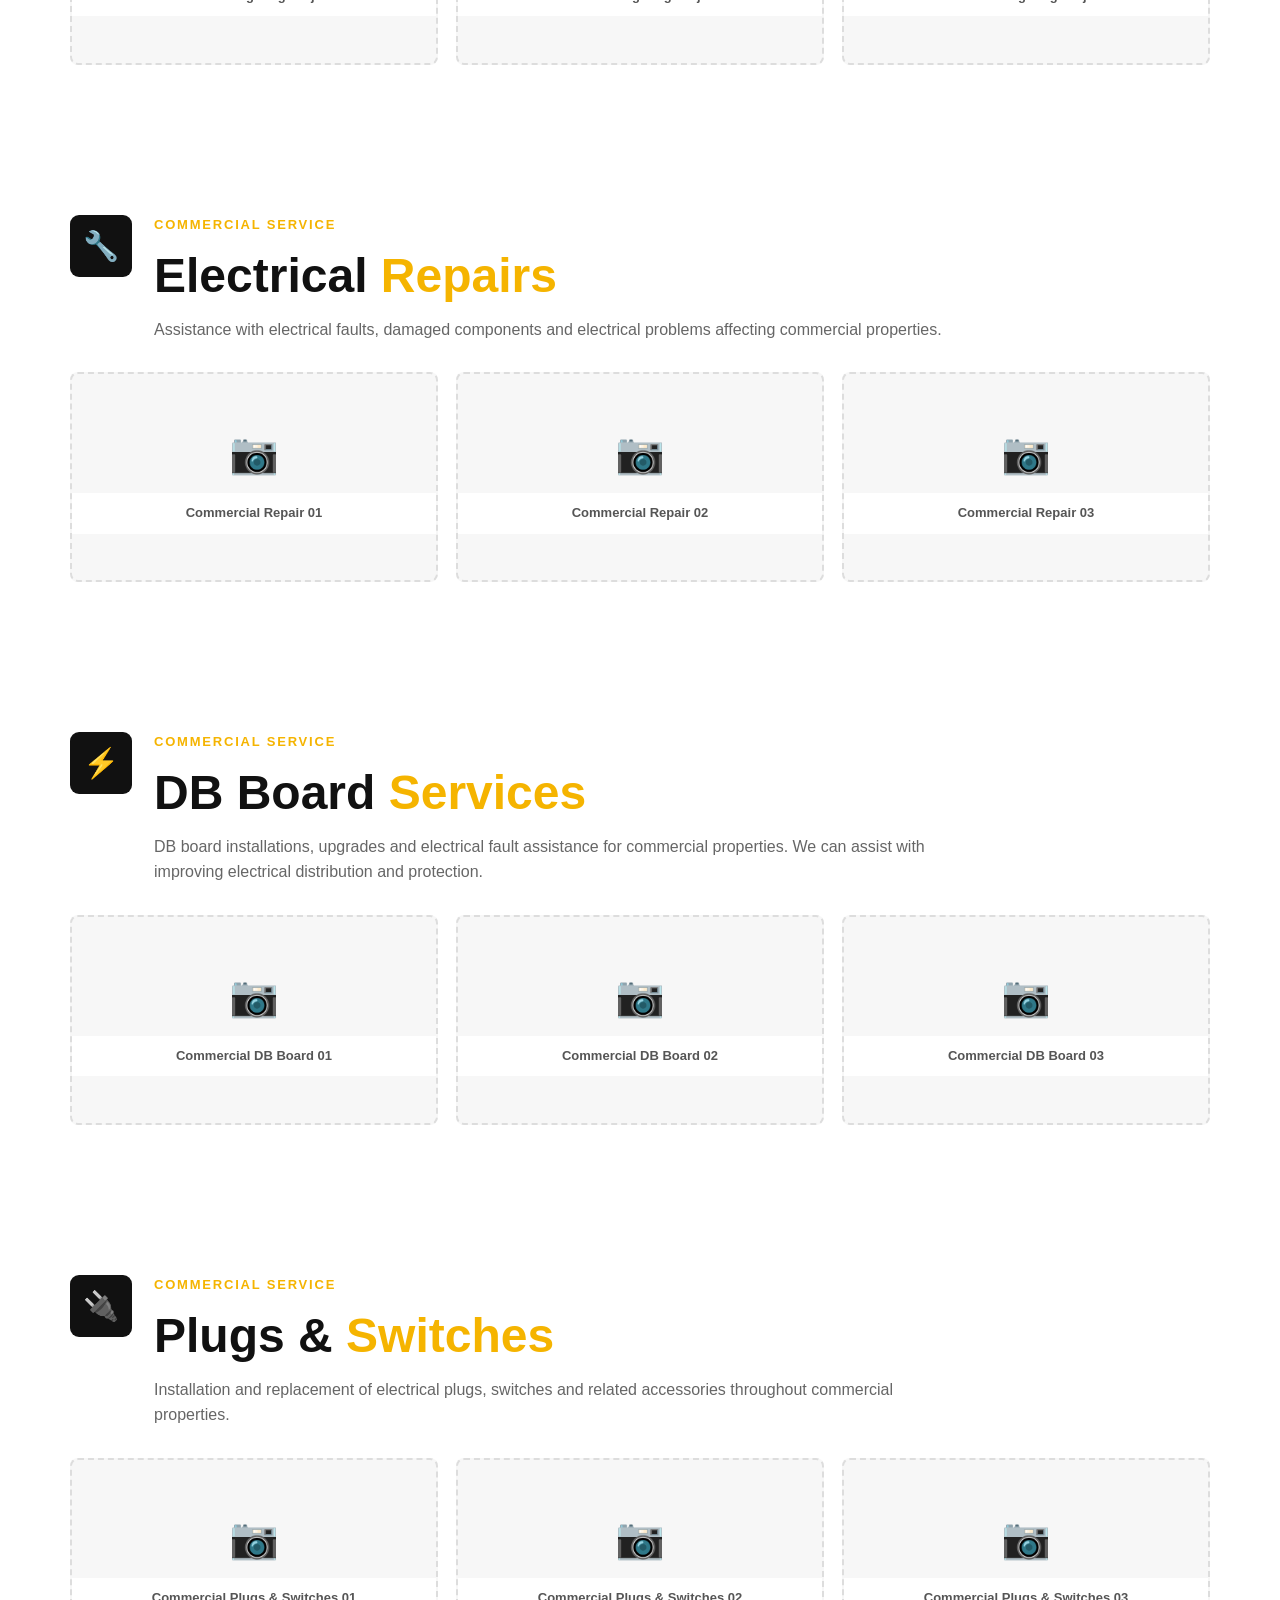
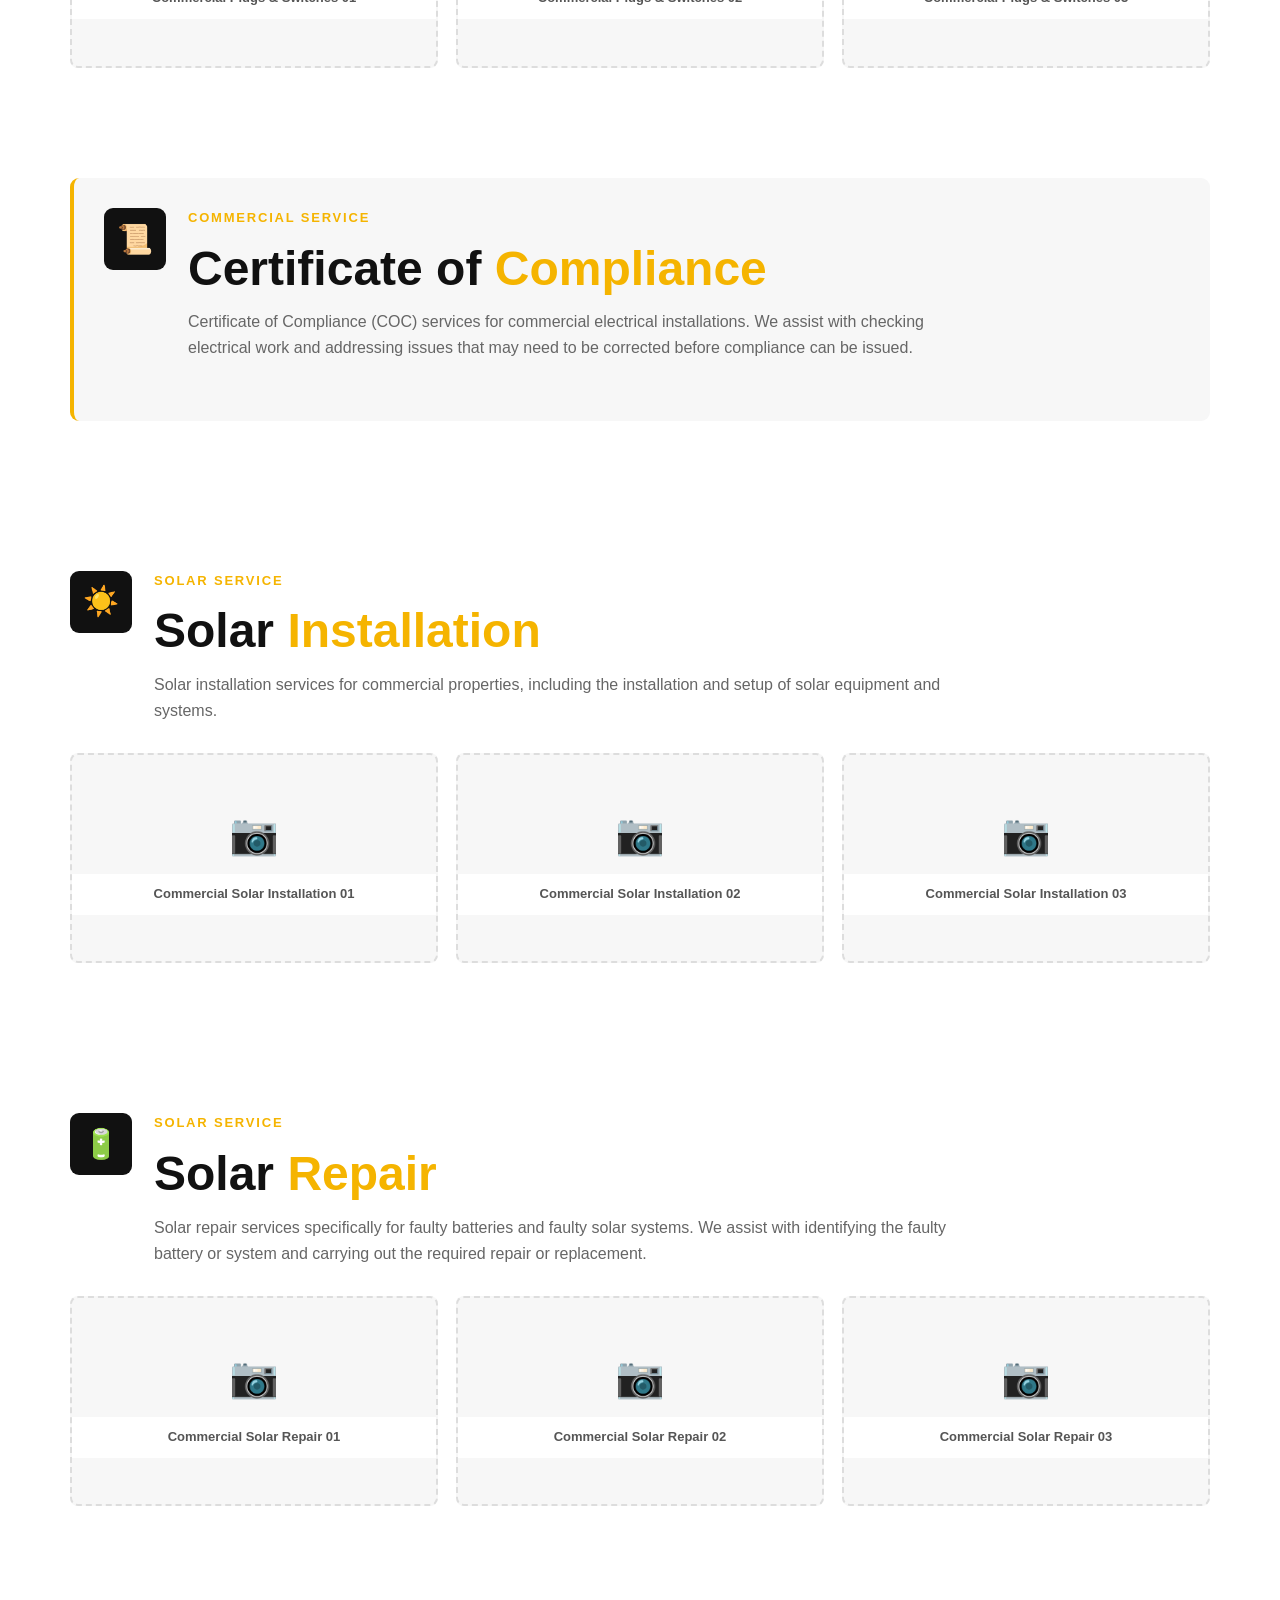
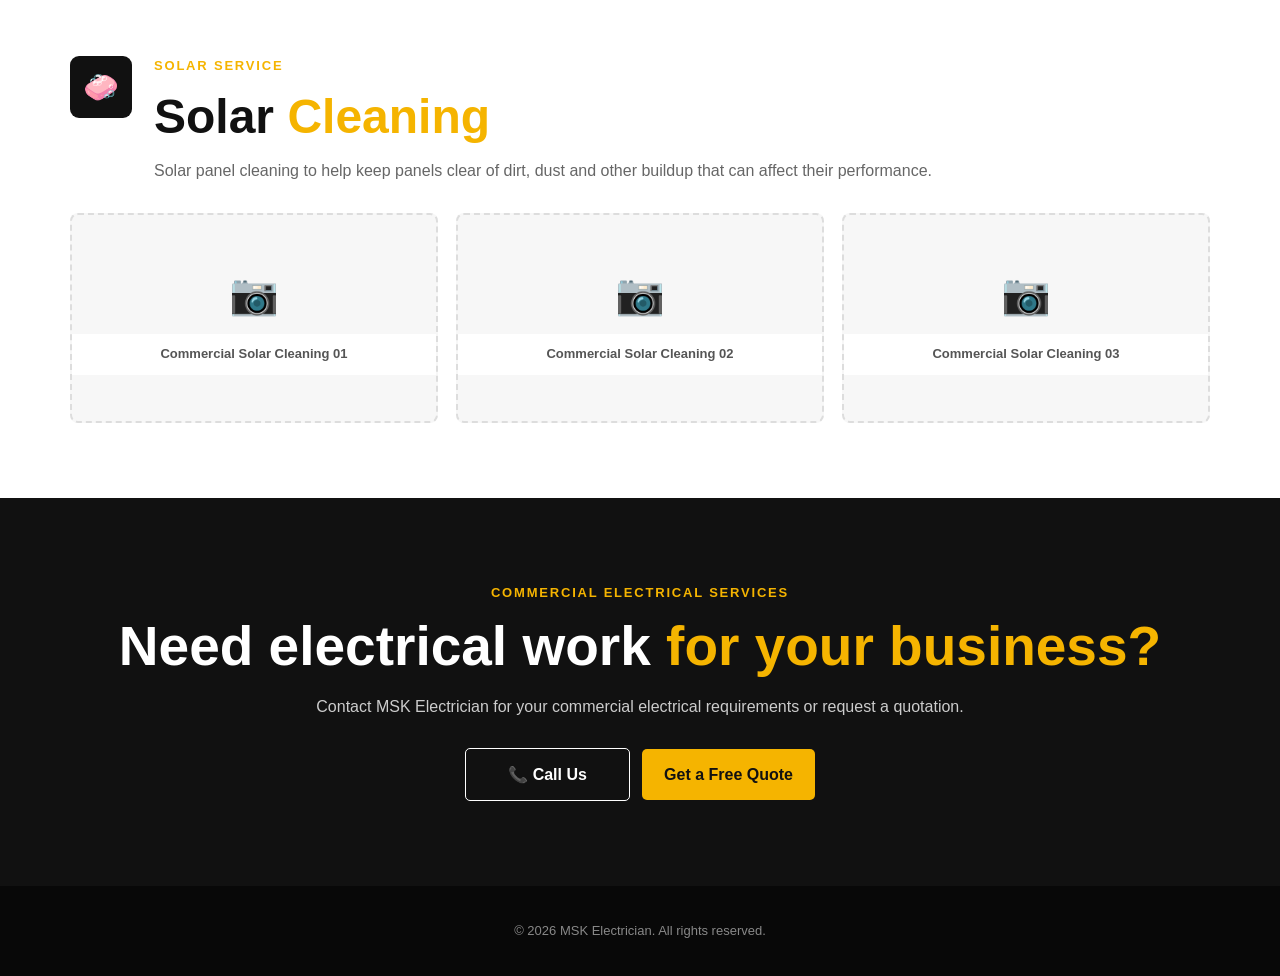
==== commit 511bcc8c: "Update commercial.html" ====
--- a/commercial.html
+++ b/commercial.html
@@ -8,10 +8,10 @@
     <meta name="viewport"
         content="width=device-width, initial-scale=1.0">
 
-    <title>Residential Electrical Services | MSK Electrician</title>
+    <title>Commercial Electrical Services | MSK Electrician</title>
 
     <meta name="description"
-        content="Residential electrical services from MSK Electrician. Lighting, repairs, DB boards, plugs and switches, COC and solar services.">
+        content="Commercial electrical services from MSK Electrician. Lighting, repairs, DB boards, plugs and switches, COC and solar services.">
 
     <link rel="stylesheet" href="style.css">
 
@@ -30,17 +30,23 @@
 
         <div class="nav-links">
 
-            <a href="index.html">Home</a>
-
-            <a href="index.html#about">About</a>
-
-            <a href="index.html#services">Services</a>
-
-            <a href="residential.html" class="active">
+            <a href="index.html">
+                Home
+            </a>
+
+            <a href="index.html#about">
+                About
+            </a>
+
+            <a href="index.html#services">
+                Services
+            </a>
+
+            <a href="residential.html">
                 Residential
             </a>
 
-            <a href="commercial.html">
+            <a href="commercial.html" class="active">
                 Commercial
             </a>
 
@@ -65,7 +71,9 @@
 <main>
 
 
-<!-- RESIDENTIAL HERO -->
+<!-- =====================================================
+     COMMERCIAL HERO
+===================================================== -->
 
 <section class="service-hero">
 
@@ -76,13 +84,13 @@
         </p>
 
         <h1>
-            Residential
+            Commercial
             <span>Electrical Services</span>
         </h1>
 
         <p>
-            Professional electrical services for homes,
-            renovations and residential properties.
+            Professional electrical services for offices,
+            shops, businesses and commercial properties.
             We provide reliable electrical installations,
             repairs, upgrades and maintenance.
         </p>
@@ -110,26 +118,28 @@
 </section>
 
 
-<!-- INTRODUCTION -->
+<!-- =====================================================
+     INTRODUCTION
+===================================================== -->
 
 <section class="service-introduction">
 
     <div class="section-heading">
 
         <p class="section-label">
-            RESIDENTIAL ELECTRICAL
+            COMMERCIAL ELECTRICAL
         </p>
 
         <h2>
             Electrical solutions for
-            <span>your home.</span>
+            <span>your business.</span>
         </h2>
 
         <p>
-            From lighting and electrical repairs to DB boards,
-            plugs, switches, compliance and solar services,
-            MSK Electrician provides practical electrical
-            solutions for residential properties.
+            From commercial lighting and electrical repairs
+            to DB boards, plugs, switches, compliance and
+            solar services, MSK Electrician provides practical
+            electrical solutions for commercial properties.
         </p>
 
     </div>
@@ -152,7 +162,7 @@
         <div>
 
             <p class="section-label">
-                RESIDENTIAL SERVICE
+                COMMERCIAL SERVICE
             </p>
 
             <h2>
@@ -162,9 +172,8 @@
 
             <p>
                 Indoor and outdoor lighting installation,
-                replacement and upgrades for residential
-                properties. We can assist with practical
-                lighting solutions designed around your home.
+                replacement and upgrades for offices, shops,
+                businesses and other commercial properties.
             </p>
 
         </div>
@@ -174,65 +183,34 @@
 
     <div class="service-photo-grid">
 
-        <!-- EXISTING PHOTO SLOT -->
-
-        <div class="service-photo-placeholder">
-            <span>📷</span>
-            <p>Lighting Project 01</p>
-        </div>
-
-
-        <!-- EXISTING PHOTO SLOT -->
-
-        <div class="service-photo-placeholder">
-            <span>📷</span>
-            <p>Lighting Project 02</p>
-        </div>
-
-
-        <!-- EXISTING PHOTO SLOT -->
-
-        <div class="service-photo-placeholder">
-            <span>📷</span>
-            <p>Lighting Project 03</p>
-        </div>
-
-
-        <!-- EXISTING PHOTO SLOT -->
-
-        <div class="service-photo-placeholder">
-            <span>📷</span>
-            <p>Lighting Project 04</p>
-        </div>
-
-
-        <!-- YOUR NEW PHOTO -->
-
-        <div class="service-photo-placeholder">
-
-            <img
-                src="WhatsApp%20Image%202026-08-14%20at%2017.59.08%20(1).jpeg"
-                alt="Residential Lighting Project">
-
-            <p>
-                Lighting Project 05
-            </p>
-
-        </div>
-
-
-        <!-- YOUR NEW PHOTO -->
-
-        <div class="service-photo-placeholder">
-
-            <img
-                src="WhatsApp%20Image%202026-08-14%20at%2017.59.08%20(3).jpeg"
-                alt="Residential Lighting Project">
-
-            <p>
-                Lighting Project 06
-            </p>
-
+        <div class="service-photo-placeholder">
+            <span>📷</span>
+            <p>Commercial Lighting Project 01</p>
+        </div>
+
+        <div class="service-photo-placeholder">
+            <span>📷</span>
+            <p>Commercial Lighting Project 02</p>
+        </div>
+
+        <div class="service-photo-placeholder">
+            <span>📷</span>
+            <p>Commercial Lighting Project 03</p>
+        </div>
+
+        <div class="service-photo-placeholder">
+            <span>📷</span>
+            <p>Commercial Lighting Project 04</p>
+        </div>
+
+        <div class="service-photo-placeholder">
+            <span>📷</span>
+            <p>Commercial Lighting Project 05</p>
+        </div>
+
+        <div class="service-photo-placeholder">
+            <span>📷</span>
+            <p>Commercial Lighting Project 06</p>
         </div>
 
     </div>
@@ -255,7 +233,7 @@
         <div>
 
             <p class="section-label">
-                RESIDENTIAL SERVICE
+                COMMERCIAL SERVICE
             </p>
 
             <h2>
@@ -264,9 +242,9 @@
             </h2>
 
             <p>
-                Assistance with electrical faults,
-                damaged components and electrical problems
-                affecting residential properties.
+                Assistance with electrical faults, damaged
+                components and electrical problems affecting
+                commercial properties.
             </p>
 
         </div>
@@ -278,17 +256,17 @@
 
         <div class="service-photo-placeholder">
             <span>📷</span>
-            <p>Residential Repair 01</p>
-        </div>
-
-        <div class="service-photo-placeholder">
-            <span>📷</span>
-            <p>Residential Repair 02</p>
-        </div>
-
-        <div class="service-photo-placeholder">
-            <span>📷</span>
-            <p>Residential Repair 03</p>
+            <p>Commercial Repair 01</p>
+        </div>
+
+        <div class="service-photo-placeholder">
+            <span>📷</span>
+            <p>Commercial Repair 02</p>
+        </div>
+
+        <div class="service-photo-placeholder">
+            <span>📷</span>
+            <p>Commercial Repair 03</p>
         </div>
 
     </div>
@@ -311,7 +289,7 @@
         <div>
 
             <p class="section-label">
-                RESIDENTIAL SERVICE
+                COMMERCIAL SERVICE
             </p>
 
             <h2>
@@ -321,7 +299,7 @@
 
             <p>
                 DB board installations, upgrades and
-                electrical fault assistance for residential
+                electrical fault assistance for commercial
                 properties. We can assist with improving
                 electrical distribution and protection.
             </p>
@@ -335,17 +313,17 @@
 
         <div class="service-photo-placeholder">
             <span>📷</span>
-            <p>Residential DB Board 01</p>
-        </div>
-
-        <div class="service-photo-placeholder">
-            <span>📷</span>
-            <p>Residential DB Board 02</p>
-        </div>
-
-        <div class="service-photo-placeholder">
-            <span>📷</span>
-            <p>Residential DB Board 03</p>
+            <p>Commercial DB Board 01</p>
+        </div>
+
+        <div class="service-photo-placeholder">
+            <span>📷</span>
+            <p>Commercial DB Board 02</p>
+        </div>
+
+        <div class="service-photo-placeholder">
+            <span>📷</span>
+            <p>Commercial DB Board 03</p>
         </div>
 
     </div>
@@ -368,7 +346,7 @@
         <div>
 
             <p class="section-label">
-                RESIDENTIAL SERVICE
+                COMMERCIAL SERVICE
             </p>
 
             <h2>
@@ -379,7 +357,7 @@
             <p>
                 Installation and replacement of electrical
                 plugs, switches and related accessories
-                throughout residential properties.
+                throughout commercial properties.
             </p>
 
         </div>
@@ -391,17 +369,17 @@
 
         <div class="service-photo-placeholder">
             <span>📷</span>
-            <p>Residential Plugs & Switches 01</p>
-        </div>
-
-        <div class="service-photo-placeholder">
-            <span>📷</span>
-            <p>Residential Plugs & Switches 02</p>
-        </div>
-
-        <div class="service-photo-placeholder">
-            <span>📷</span>
-            <p>Residential Plugs & Switches 03</p>
+            <p>Commercial Plugs & Switches 01</p>
+        </div>
+
+        <div class="service-photo-placeholder">
+            <span>📷</span>
+            <p>Commercial Plugs & Switches 02</p>
+        </div>
+
+        <div class="service-photo-placeholder">
+            <span>📷</span>
+            <p>Commercial Plugs & Switches 03</p>
         </div>
 
     </div>
@@ -411,6 +389,7 @@
 
 <!-- =====================================================
      COC
+     NO PHOTO SECTION
 ===================================================== -->
 
 <section class="service-detail-section coc-section">
@@ -426,7 +405,7 @@
             <div>
 
                 <p class="section-label">
-                    RESIDENTIAL SERVICE
+                    COMMERCIAL SERVICE
                 </p>
 
                 <h2>
@@ -436,7 +415,7 @@
 
                 <p>
                     Certificate of Compliance (COC) services
-                    for residential electrical installations.
+                    for commercial electrical installations.
                     We assist with checking electrical work
                     and addressing issues that may need to
                     be corrected before compliance can be issued.
@@ -475,7 +454,7 @@
             </h2>
 
             <p>
-                Solar installation services for residential
+                Solar installation services for commercial
                 properties, including the installation and
                 setup of solar equipment and systems.
             </p>
@@ -489,17 +468,17 @@
 
         <div class="service-photo-placeholder">
             <span>📷</span>
-            <p>Solar Installation 01</p>
-        </div>
-
-        <div class="service-photo-placeholder">
-            <span>📷</span>
-            <p>Solar Installation 02</p>
-        </div>
-
-        <div class="service-photo-placeholder">
-            <span>📷</span>
-            <p>Solar Installation 03</p>
+            <p>Commercial Solar Installation 01</p>
+        </div>
+
+        <div class="service-photo-placeholder">
+            <span>📷</span>
+            <p>Commercial Solar Installation 02</p>
+        </div>
+
+        <div class="service-photo-placeholder">
+            <span>📷</span>
+            <p>Commercial Solar Installation 03</p>
         </div>
 
     </div>
@@ -547,17 +526,17 @@
 
         <div class="service-photo-placeholder">
             <span>📷</span>
-            <p>Solar Repair 01</p>
-        </div>
-
-        <div class="service-photo-placeholder">
-            <span>📷</span>
-            <p>Solar Repair 02</p>
-        </div>
-
-        <div class="service-photo-placeholder">
-            <span>📷</span>
-            <p>Solar Repair 03</p>
+            <p>Commercial Solar Repair 01</p>
+        </div>
+
+        <div class="service-photo-placeholder">
+            <span>📷</span>
+            <p>Commercial Solar Repair 02</p>
+        </div>
+
+        <div class="service-photo-placeholder">
+            <span>📷</span>
+            <p>Commercial Solar Repair 03</p>
         </div>
 
     </div>
@@ -603,39 +582,41 @@
 
         <div class="service-photo-placeholder">
             <span>📷</span>
-            <p>Solar Cleaning 01</p>
-        </div>
-
-        <div class="service-photo-placeholder">
-            <span>📷</span>
-            <p>Solar Cleaning 02</p>
-        </div>
-
-        <div class="service-photo-placeholder">
-            <span>📷</span>
-            <p>Solar Cleaning 03</p>
-        </div>
-
-    </div>
-
-</section>
-
-
-<!-- RESIDENTIAL CTA -->
+            <p>Commercial Solar Cleaning 01</p>
+        </div>
+
+        <div class="service-photo-placeholder">
+            <span>📷</span>
+            <p>Commercial Solar Cleaning 02</p>
+        </div>
+
+        <div class="service-photo-placeholder">
+            <span>📷</span>
+            <p>Commercial Solar Cleaning 03</p>
+        </div>
+
+    </div>
+
+</section>
+
+
+<!-- =====================================================
+     COMMERCIAL CTA
+===================================================== -->
 
 <section class="service-cta">
 
     <p class="section-label">
-        RESIDENTIAL ELECTRICAL SERVICES
+        COMMERCIAL ELECTRICAL SERVICES
     </p>
 
     <h2>
         Need electrical work
-        <span>at home?</span>
+        <span>for your business?</span>
     </h2>
 
     <p>
-        Contact MSK Electrician for your residential
+        Contact MSK Electrician for your commercial
         electrical requirements or request a quotation.
     </p>
 
@@ -643,12 +624,16 @@
 
         <a href="tel:+27687250922"
            class="secondary-button">
+
             📞 Call Us
+
         </a>
 
         <a href="index.html#contact"
            class="primary-button">
+
             Get a Free Quote
+
         </a>
 
     </div>
@@ -671,4 +656,5 @@
 <script src="script.js"></script>
 
 </body>
+
 </html>
--- a/style.css
+++ b/style.css
@@ -1,518 +1,339 @@
 /* =====================================================
    MSK ELECTRICIAN
-   CLEAN DARK + GOLD DESIGN
+   CLEAN BLACK / WHITE / GOLD DESIGN
 ===================================================== */
 
 :root {
-
-    --black: #050505;
-    --dark: #0b0d0f;
-    --dark-2: #101214;
-    --card: #151719;
-
+    --black: #111111;
+    --black-2: #181818;
     --gold: #f5b400;
     --gold-light: #ffc52b;
-
     --white: #ffffff;
-
-    --text: #d5d5d5;
-    --muted: #9b9b9b;
-
-    --border: #2a2d30;
-
-}
-
-
-/* =====================================================
-   RESET
-===================================================== */
+    --light: #f7f7f7;
+    --text: #333333;
+    --muted: #666666;
+    --border: #e7e7e7;
+}
+
+
+/* RESET */
 
 * {
-
     margin: 0;
     padding: 0;
-
     box-sizing: border-box;
-
 }
 
 
 html {
-
     scroll-behavior: smooth;
-
-    scroll-padding-top: 82px;
-
+    scroll-padding-top: 86px;
 }
 
 
 body {
-
-    font-family:
-        Arial,
-        Helvetica,
-        sans-serif;
-
-    background: var(--dark);
-
-    color: var(--white);
-
+    font-family: Arial, Helvetica, sans-serif;
+    background: #ffffff;
+    color: var(--text);
     line-height: 1.6;
-
 }
 
 
 a {
-
+    text-decoration: none;
     color: inherit;
-
-    text-decoration: none;
-
 }
 
 
 img {
-
     max-width: 100%;
-
     display: block;
-
-}
-
-
-button,
-input,
-textarea {
-
-    font-family: inherit;
-
-}
-
-
-/* =====================================================
-   STICKY HEADER
+}
+
+
+/* =====================================================
+   STICKY NAVIGATION
 ===================================================== */
 
 header {
-
     position: sticky;
-
     top: 0;
-
     z-index: 9999;
 
     width: 100%;
 
-    background:
-        rgba(0, 0, 0, 0.97);
-
-    border-bottom:
-        1px solid #262626;
-
-    backdrop-filter:
-        blur(10px);
-
+    background: rgba(255,255,255,0.97);
+
+    border-bottom: 1px solid #eeeeee;
+
+    backdrop-filter: blur(10px);
 }
 
 
 .navbar {
-
     width: 100%;
-
-    max-width: 1400px;
-
-    min-height: 76px;
-
-    margin: 0 auto;
-
-    padding: 0 28px;
-
-    display: flex;
-
-    align-items: center;
-
-    gap: 28px;
-
-}
-
-
-/* =====================================================
-   NAV LOGO
-===================================================== */
-
-.nav-logo {
-
-    width: 115px;
-
-    height: 58px;
-
-    display: flex;
-
-    align-items: center;
-
-    flex-shrink: 0;
-
-}
-
-
-.nav-logo img {
-
+    max-width: 1250px;
+
+    min-height: 82px;
+
+    margin: auto;
+
+    padding: 0 25px;
+
+    display: flex;
+    align-items: center;
+
+    gap: 25px;
+}
+
+
+.brand {
+    font-size: 17px;
+    font-weight: 800;
+    white-space: nowrap;
+
+    margin-right: auto;
+}
+
+
+.brand span {
+    color: var(--gold);
+}
+
+
+.nav-links {
+    display: flex;
+    align-items: center;
+    justify-content: center;
+
+    gap: 25px;
+}
+
+
+.nav-links a {
+    position: relative;
+
+    color: #111111;
+
+    font-size: 13px;
+    font-weight: 700;
+
+    white-space: nowrap;
+
+    transition: 0.25s ease;
+}
+
+
+.nav-links a:hover,
+.nav-links a.active {
+    color: var(--gold);
+}
+
+
+.nav-links a::after {
+    content: "";
+
+    position: absolute;
+
+    left: 0;
+    bottom: -7px;
+
+    width: 0;
+    height: 2px;
+
+    background: var(--gold);
+
+    transition: 0.25s ease;
+}
+
+
+.nav-links a:hover::after,
+.nav-links a.active::after {
     width: 100%;
-
-    height: 100%;
-
-    object-fit: contain;
-
-}
-
-
-/* =====================================================
-   NAV LINKS
-===================================================== */
-
-.nav-links {
-
-    display: flex;
-
-    align-items: center;
-
-    justify-content: center;
-
-    gap: 30px;
-
-    margin-left: auto;
-
-}
-
-
-.nav-links a {
-
-    position: relative;
-
-    color: #f5f5f5;
-
-    font-size: 14px;
-
+}
+
+
+.nav-button {
+    background: var(--black);
+    color: #ffffff;
+
+    padding: 11px 18px;
+
+    border-radius: 5px;
+
+    font-size: 12px;
     font-weight: 700;
 
-    text-transform: uppercase;
+    white-space: nowrap;
 
     transition: 0.25s ease;
-
-}
-
-
-.nav-links a:hover {
-
-    color: var(--gold);
-
-}
-
-
-.nav-links a::after {
-
-    content: "";
-
-    position: absolute;
-
-    left: 0;
-
-    bottom: -8px;
-
-    width: 0;
-
-    height: 2px;
-
+}
+
+
+.nav-button:hover {
     background: var(--gold);
-
-    transition: width 0.25s ease;
-
-}
-
-
-.nav-links a:hover::after {
-
+    color: #111111;
+}
+
+
+/* =====================================================
+   GENERAL
+===================================================== */
+
+section {
     width: 100%;
-
-}
-
-
-/* =====================================================
-   NAV QUOTE
-===================================================== */
-
-.nav-button {
-
-    border:
-        1px solid var(--gold);
-
-    color: var(--gold);
-
-    padding:
-        11px 18px;
-
-    border-radius: 5px;
-
-    font-size: 12px;
-
-    font-weight: 700;
-
-    text-transform: uppercase;
-
-    white-space: nowrap;
-
-    transition: 0.25s ease;
-
-}
-
-
-.nav-button:hover {
-
-    background: var(--gold);
-
-    color: #000;
-
-}
-
-
-/* =====================================================
-   NAV PHONE
-===================================================== */
-
-.nav-phone {
-
-    display: flex;
-
-    align-items: center;
-
-    gap: 7px;
-
-    color: #fff;
-
-    font-size: 13px;
-
-    font-weight: 700;
-
-    white-space: nowrap;
-
-}
-
-
-.nav-phone span {
-
-    color: var(--gold);
-
-    font-size: 18px;
-
-}
-
-
-/* =====================================================
-   GENERAL
-===================================================== */
-
-section {
-
-    width: 100%;
-
 }
 
 
 .section-label,
 .small-title {
-
     color: var(--gold);
 
     font-size: 13px;
-
     font-weight: 800;
 
-    letter-spacing: 1.5px;
+    letter-spacing: 1.8px;
 
     margin-bottom: 14px;
-
 }
 
 
 .section-heading {
-
+    max-width: 800px;
+
+    margin: 0 auto 50px;
+
+    text-align: center;
+}
+
+
+.section-heading h2 {
+    font-size: clamp(35px, 5vw, 52px);
+
+    line-height: 1.1;
+
+    margin-bottom: 18px;
+
+    color: #111111;
+}
+
+
+.section-heading h2 span {
+    color: var(--gold);
+}
+
+
+.section-heading > p:last-child {
+    max-width: 700px;
+
+    margin: auto;
+
+    color: var(--muted);
+}
+
+
+/* =====================================================
+   HERO
+===================================================== */
+
+.hero {
+    min-height: 650px;
+
+    background:
+        radial-gradient(
+            circle at center,
+            rgba(245,180,0,0.08),
+            transparent 45%
+        ),
+        var(--black);
+
+    color: #ffffff;
+
+    display: flex;
+    flex-direction: column;
+
+    align-items: center;
+    justify-content: center;
+
+    padding: 60px 25px 80px;
+
+    text-align: center;
+}
+
+
+.hero-logo {
+    width: 100%;
+    max-width: 450px;
+
+    display: flex;
+    justify-content: center;
+
+    margin-bottom: 15px;
+}
+
+
+.hero-logo img {
+    width: 400px;
+    height: 300px;
+
+    object-fit: contain;
+}
+
+
+.hero-content {
+    width: 100%;
     max-width: 850px;
 
-    margin:
-        0 auto 50px;
-
-    text-align: center;
-
-}
-
-
-.section-heading h2 {
-
-    font-size:
-        clamp(36px, 5vw, 54px);
-
-    line-height: 1.1;
-
-    margin-bottom: 18px;
-
-}
-
-
-.section-heading h2 span {
-
-    color: var(--gold);
-
-}
-
-
-.section-heading > p:last-child {
-
-    color: var(--muted);
-
-    max-width: 700px;
-
-    margin: 0 auto;
-
-    font-size: 16px;
-
-}
-
-
-/* =====================================================
-   HERO
-===================================================== */
-
-.hero {
-
-    min-height: 650px;
-
-    padding: 70px 30px 100px;
-
-    display: flex;
-
+    display: flex;
     flex-direction: column;
 
     align-items: center;
-
+}
+
+
+.hero h1 {
+    font-size: clamp(42px, 6vw, 76px);
+
+    line-height: 1.03;
+
+    margin-bottom: 22px;
+}
+
+
+.hero h1 span {
+    display: block;
+    color: var(--gold);
+}
+
+
+.hero-text {
+    max-width: 680px;
+
+    color: #cccccc;
+
+    font-size: 18px;
+
+    margin-bottom: 30px;
+}
+
+
+.hero-buttons {
+    display: flex;
+
+    align-items: center;
     justify-content: center;
 
-    text-align: center;
-
-    background:
-
-        radial-gradient(
-            circle at 50% 20%,
-            rgba(245, 180, 0, 0.09),
-            transparent 42%
-        ),
-
-        var(--dark);
-
-}
-
-
-/* =====================================================
-   HERO LOGO
-===================================================== */
-
-.hero-logo {
-
-    width: 260px;
-
-    height: 190px;
-
-    margin: 0 auto 15px;
-
-    display: flex;
-
-    align-items: center;
-
-    justify-content: center;
-
-}
-
-
-.hero-logo img {
-
-    width: 100%;
-
-    height: 100%;
-
-    object-fit: contain;
-
-}
-
-
-.hero-content {
-
-    width: 100%;
-
-    max-width: 900px;
-
-    margin: 0 auto;
-
-}
-
-
-.hero h1 {
-
-    color: var(--white);
-
-    font-size:
-        clamp(44px, 7vw, 78px);
-
-    line-height: 1.03;
-
-    margin-bottom: 24px;
-
-}
-
-
-.hero h1 span {
-
-    display: block;
-
-    color: var(--gold);
-
-}
-
-
-.hero-text {
-
-    max-width: 700px;
-
-    margin:
-        0 auto 32px;
-
-    color: var(--text);
-
-    font-size: 18px;
-
-}
-
-
-.hero-buttons {
-
-    display: flex;
-
-    justify-content: center;
-
-    align-items: center;
-
     gap: 12px;
 
     flex-wrap: wrap;
-
 }
 
 
 .primary-button,
 .secondary-button {
-
     display: inline-flex;
 
     align-items: center;
-
     justify-content: center;
 
     min-width: 165px;
@@ -524,378 +345,365 @@
     font-weight: 700;
 
     transition: 0.25s ease;
-
 }
 
 
 .primary-button {
-
     background: var(--gold);
-
-    color: #000;
-
-    border:
-        1px solid var(--gold);
-
+    color: #111111;
 }
 
 
 .primary-button:hover {
-
     background: var(--gold-light);
-
-    transform:
-        translateY(-2px);
-
+    transform: translateY(-2px);
 }
 
 
 .secondary-button {
-
-    color: #fff;
-
-    border:
-        1px solid #555;
-
+    border: 1px solid #ffffff;
+    color: #ffffff;
 }
 
 
 .secondary-button:hover {
-
-    color: var(--gold);
+    background: #ffffff;
+    color: #111111;
+    transform: translateY(-2px);
+}
+
+
+/* =====================================================
+   ABOUT
+===================================================== */
+
+.about {
+    max-width: 1200px;
+
+    margin: auto;
+
+    padding: 90px 30px;
+
+    display: grid;
+
+    grid-template-columns: 1fr 1fr;
+
+    gap: 65px;
+
+    align-items: center;
+}
+
+
+.about-image {
+    min-height: 380px;
+
+    background: var(--black);
+
+    border-radius: 10px;
+
+    display: flex;
+
+    align-items: center;
+    justify-content: center;
+
+    font-size: 110px;
+
+    color: var(--gold);
+}
+
+
+.about h2 {
+    font-size: clamp(35px, 5vw, 52px);
+
+    line-height: 1.1;
+
+    margin-bottom: 22px;
+
+    color: #111111;
+}
+
+
+.about h2 span {
+    color: var(--gold);
+}
+
+
+.about-content > p:not(.section-label) {
+    color: var(--muted);
+
+    margin-bottom: 18px;
+}
+
+
+.features {
+    margin-top: 25px;
+
+    display: grid;
+
+    grid-template-columns: 1fr 1fr;
+
+    gap: 14px;
+}
+
+
+.features div {
+    display: flex;
+
+    align-items: center;
+
+    gap: 9px;
+}
+
+
+.features strong {
+    color: var(--gold);
+
+    font-size: 20px;
+}
+
+
+/* =====================================================
+   SERVICES
+===================================================== */
+
+.services {
+    background: var(--light);
+
+    padding: 90px 30px;
+}
+
+
+.service-grid {
+    width: 100%;
+
+    max-width: 1100px;
+
+    margin: auto;
+
+    display: grid;
+
+    grid-template-columns: repeat(2, 1fr);
+
+    gap: 25px;
+}
+
+
+.service-card {
+    background: #ffffff;
+
+    padding: 32px;
+
+    border: 1px solid var(--border);
+
+    border-radius: 9px;
+
+    color: #111111;
+
+    transition: 0.25s ease;
+}
+
+
+.service-card:hover {
+    transform: translateY(-5px);
 
     border-color: var(--gold);
 
-    transform:
-        translateY(-2px);
-
-}
-
-
-/* =====================================================
-   ABOUT
-===================================================== */
-
-.about {
-
-    max-width: 1250px;
-
-    margin: 0 auto;
-
-    padding: 95px 30px;
+    box-shadow:
+        0 12px 35px rgba(0,0,0,0.08);
+}
+
+
+.service-icon {
+    font-size: 40px;
+
+    margin-bottom: 16px;
+}
+
+
+.service-card h3 {
+    font-size: 22px;
+
+    margin-bottom: 12px;
+}
+
+
+.service-card p {
+    color: var(--muted);
+}
+
+
+.service-link-button {
+    display: inline-flex;
+
+    margin-top: 20px;
+
+    padding: 10px 16px;
+
+    border-radius: 5px;
+
+    background: var(--black);
+
+    color: #ffffff;
+
+    font-size: 13px;
+
+    font-weight: 700;
+
+    transition: 0.25s ease;
+}
+
+
+.service-card:hover .service-link-button {
+    background: var(--gold);
+
+    color: #111111;
+}
+
+
+/* =====================================================
+   WHY US
+===================================================== */
+
+.why-us {
+    max-width: 1200px;
+
+    margin: auto;
+
+    padding: 90px 30px;
 
     display: grid;
 
-    grid-template-columns:
-        1fr 1fr;
-
-    gap: 70px;
-
-    align-items: center;
-
-}
-
-
-.about-image {
-
-    min-height: 390px;
-
-    display: flex;
-
-    align-items: center;
-
-    justify-content: center;
-
-    border:
-        1px solid var(--border);
+    grid-template-columns: 0.7fr 1.3fr;
+
+    gap: 60px;
+
+    align-items: center;
+}
+
+
+.why-us h2 {
+    font-size: clamp(38px, 5vw, 55px);
+
+    line-height: 1.05;
+
+    color: #111111;
+}
+
+
+.why-us h2 span {
+    color: var(--gold);
+}
+
+
+.why-grid {
+    display: grid;
+
+    grid-template-columns: repeat(3, 1fr);
+
+    gap: 18px;
+}
+
+
+.why-grid > div {
+    padding: 25px;
+
+    background: var(--light);
+
+    border: 1px solid var(--border);
 
     border-radius: 8px;
+}
+
+
+.why-grid h3 {
+    color: var(--gold);
+}
+
+
+.why-grid h4 {
+    margin: 7px 0;
+
+    color: #111111;
+}
+
+
+.why-grid p {
+    color: var(--muted);
+
+    font-size: 14px;
+}
+
+
+/* =====================================================
+   SERVICE PAGE HERO
+===================================================== */
+
+.service-hero {
+    min-height: 470px;
 
     background:
-
         radial-gradient(
-            circle,
-            rgba(245, 180, 0, 0.14),
-            transparent 55%
-        ),
-
-        var(--dark-2);
-
-    color: var(--gold);
-
-    font-size: 110px;
-
-}
-
-
-.about-content {
-
-    max-width: 650px;
-
-}
-
-
-.about h2 {
-
-    font-size:
-        clamp(36px, 5vw, 52px);
-
-    line-height: 1.1;
-
-    margin-bottom: 22px;
-
-}
-
-
-.about h2 span {
-
-    color: var(--gold);
-
-}
-
-
-.about-content > p:not(.section-label) {
-
-    color: var(--text);
-
-    margin-bottom: 18px;
-
-}
-
-
-.features {
-
-    display: grid;
-
-    grid-template-columns:
-        1fr 1fr;
-
-    gap: 15px;
-
-    margin-top: 28px;
-
-}
-
-
-.features div {
-
-    display: flex;
-
-    align-items: center;
-
-    gap: 9px;
-
-    color: #fff;
-
-}
-
-
-.features strong {
-
-    color: var(--gold);
-
-    font-size: 20px;
-
-}
-
-
-/* =====================================================
-   SERVICES
-===================================================== */
-
-.services {
-
-    padding: 95px 30px;
-
-    background: #080a0c;
-
-}
-
-
-.service-grid {
-
-    width: 100%;
-
-    max-width: 1000px;
-
-    margin: 0 auto;
-
-    display: grid;
-
-    grid-template-columns:
-        repeat(2, 1fr);
-
-    gap: 22px;
-
-}
-
-
-.service-card {
-
-    background: var(--card);
-
-    border:
-        1px solid var(--border);
-
-    border-radius: 8px;
-
-    padding: 30px;
-
-    transition:
-        transform 0.25s ease,
-        border-color 0.25s ease,
-        background 0.25s ease;
-
-}
-
-
-.service-card:hover {
-
-    transform:
-        translateY(-5px);
-
-    border-color:
-        var(--gold);
-
-    background: #181a1c;
-
-}
-
-
-.service-link {
-
-    display: block;
-
-}
-
-
-.service-icon {
-
-    font-size: 38px;
-
-    margin-bottom: 17px;
-
-}
-
-
-.service-card h3 {
-
-    color: #fff;
-
-    font-size: 22px;
-
-    margin-bottom: 12px;
-
-}
-
-
-.service-card p {
-
-    color: var(--muted);
-
-    margin-bottom: 18px;
-
-}
-
-
-.service-link-button {
-
-    display: inline-flex;
-
-    color: var(--gold);
-
-    font-size: 13px;
-
-    font-weight: 700;
-
-}
-
-
-/* =====================================================
-   SERVICE HERO
-===================================================== */
-
-.service-hero {
-
-    min-height: 500px;
-
-    padding: 90px 30px;
-
-    display: flex;
-
-    flex-direction: column;
-
-    align-items: center;
-
-    justify-content: center;
-
-    text-align: center;
-
-    background:
-
-        radial-gradient(
-            circle at 50% 20%,
-            rgba(245, 180, 0, 0.08),
+            circle at center,
+            rgba(245,180,0,0.08),
             transparent 45%
         ),
-
-        var(--dark);
-
+        var(--black);
+
+    color: #ffffff;
+
+    padding: 90px 25px;
+
+    display: flex;
+
+    align-items: center;
+    justify-content: center;
+
+    text-align: center;
 }
 
 
 .service-hero-content {
-
     width: 100%;
 
     max-width: 850px;
 
-    margin: 0 auto;
-
+    margin: auto;
 }
 
 
 .service-hero h1 {
-
-    font-size:
-        clamp(42px, 6vw, 70px);
+    font-size: clamp(42px, 6vw, 70px);
 
     line-height: 1.05;
 
     margin-bottom: 20px;
-
 }
 
 
 .service-hero h1 span {
-
-    color: var(--gold);
-
     display: block;
 
+    color: var(--gold);
 }
 
 
 .service-hero-content > p:not(.section-label) {
-
-    max-width: 700px;
-
-    margin:
-        0 auto 28px;
-
-    color: var(--text);
+    max-width: 720px;
+
+    margin: 0 auto 28px;
+
+    color: #cccccc;
 
     font-size: 17px;
-
-}
-
-
-.service-hero-icon {
-
-    font-size: 55px;
-
-    margin-top: 22px;
-
+}
+
+
+/* =====================================================
+   SERVICE INTRODUCTION
+===================================================== */
+
+.service-introduction {
+    padding: 80px 30px 20px;
 }
 
 
@@ -904,1296 +712,502 @@
 ===================================================== */
 
 .service-detail-section {
-
     width: 100%;
 
-    max-width: 1250px;
-
-    margin: 0 auto;
+    max-width: 1200px;
+
+    margin: auto;
+
+    padding: 75px 30px;
+}
+
+
+.service-detail-heading {
+    display: flex;
+
+    align-items: flex-start;
+
+    gap: 22px;
+
+    margin-bottom: 30px;
+}
+
+
+.service-detail-icon {
+    width: 62px;
+    height: 62px;
+
+    flex-shrink: 0;
+
+    background: var(--black);
+
+    color: var(--gold);
+
+    border-radius: 9px;
+
+    display: flex;
+
+    align-items: center;
+    justify-content: center;
+
+    font-size: 29px;
+}
+
+
+.service-detail-heading h2 {
+    color: #111111;
+
+    font-size: clamp(32px, 5vw, 48px);
+
+    line-height: 1.08;
+
+    margin-bottom: 15px;
+}
+
+
+.service-detail-heading h2 span {
+    color: var(--gold);
+}
+
+
+.service-detail-heading p:not(.section-label) {
+    color: var(--muted);
+
+    max-width: 800px;
+}
+
+
+/* =====================================================
+   PHOTO GRID
+===================================================== */
+
+.service-photo-grid {
+    width: 100%;
+
+    display: grid;
+
+    grid-template-columns: repeat(3, 1fr);
+
+    gap: 18px;
+
+    margin-top: 25px;
+}
+
+
+.service-photo-placeholder {
+    position: relative;
+
+    min-height: 210px;
+
+    overflow: hidden;
+
+    background: var(--light);
+
+    border: 2px dashed #dddddd;
+
+    border-radius: 8px;
+
+    display: flex;
+
+    flex-direction: column;
+
+    align-items: center;
+    justify-content: center;
+
+    text-align: center;
+
+    color: #999999;
+}
+
+
+.service-photo-placeholder img {
+    width: 100%;
+    height: 210px;
+
+    object-fit: cover;
+
+    display: block;
+}
+
+
+.service-photo-placeholder span {
+    font-size: 40px;
+
+    margin-bottom: 8px;
+}
+
+
+.service-photo-placeholder p {
+    width: 100%;
+
+    padding: 10px;
+
+    background: rgba(255,255,255,0.95);
+
+    color: #555555;
+
+    font-size: 13px;
+
+    font-weight: 700;
+}
+
+
+/* =====================================================
+   COC
+===================================================== */
+
+.coc-section {
+    padding-top: 35px;
+}
+
+
+.coc-service {
+    background: var(--light);
+
+    border-left: 4px solid var(--gold);
+
+    border-radius: 9px;
+
+    padding: 30px;
+}
+
+
+/* =====================================================
+   SERVICE CTA
+===================================================== */
+
+.service-cta {
+    background: var(--black);
+
+    color: #ffffff;
 
     padding: 85px 30px;
 
-}
-
-
-.service-detail-heading {
-
-    max-width: 850px;
-
-    margin:
-        0 auto 40px;
-
     text-align: center;
-
-}
-
-
-.service-detail-icon {
-
-    font-size: 42px;
-
-    margin-bottom: 12px;
-
-}
-
-
-.service-detail-heading h2 {
-
-    color: #fff;
-
-    font-size:
-        clamp(34px, 5vw, 52px);
-
-    line-height: 1.1;
+}
+
+
+.service-cta h2 {
+    font-size: clamp(38px, 5vw, 55px);
+
+    line-height: 1.05;
 
     margin-bottom: 18px;
-
-}
-
-
-.service-detail-heading h2 span {
-
-    color: var(--gold);
-
-}
-
-
-.service-detail-heading >
-p:last-child {
-
-    max-width: 700px;
-
-    margin: 0 auto;
-
-    color: var(--muted);
-
-    font-size: 16px;
-
-}
-
-
-/* =====================================================
-   PHOTO GRID
-===================================================== */
-
-.service-photo-grid {
-
-    width: 100%;
+}
+
+
+.service-cta h2 span {
+    color: var(--gold);
+}
+
+
+.service-cta > p:not(.section-label) {
+    max-width: 650px;
+
+    margin: 0 auto 28px;
+
+    color: #cccccc;
+}
+
+
+/* =====================================================
+   CONTACT
+===================================================== */
+
+.contact {
+    background: var(--black);
+
+    color: #ffffff;
+
+    padding: 85px max(30px, calc((100% - 1200px) / 2));
 
     display: grid;
 
-    grid-template-columns:
-        repeat(3, 1fr);
+    grid-template-columns: 1fr 1fr;
+
+    gap: 60px;
+}
+
+
+.contact h2 {
+    font-size: clamp(40px, 5vw, 55px);
+
+    line-height: 1.05;
+
+    margin-bottom: 18px;
+}
+
+
+.contact h2 span {
+    color: var(--gold);
+}
+
+
+.contact-content > p:not(.section-label) {
+    color: #cccccc;
+
+    max-width: 550px;
+}
+
+
+.contact-buttons {
+    display: flex;
+
+    gap: 12px;
+
+    flex-wrap: wrap;
+
+    margin-top: 28px;
+}
+
+
+.contact-button {
+    padding: 13px 20px;
+
+    background: var(--gold);
+
+    color: #111111;
+
+    border-radius: 5px;
+
+    font-weight: 700;
+}
+
+
+.contact-button.whatsapp {
+    background: #ffffff;
+}
+
+
+.contact-info {
+    display: flex;
+
+    flex-direction: column;
+
+    gap: 25px;
+}
+
+
+.contact-info > div {
+    display: flex;
+
+    align-items: center;
 
     gap: 18px;
-
-}
-
-
-.service-photo-placeholder {
-
-    position: relative;
-
-    min-height: 260px;
-
-    overflow: hidden;
-
-    border:
-        1px solid var(--border);
-
-    border-radius: 7px;
-
-    background: var(--dark-2);
-
-    display: flex;
-
-    flex-direction: column;
-
-    align-items: center;
-
-    justify-content: flex-end;
+}
+
+
+.contact-info span {
+    font-size: 24px;
+}
+
+
+.contact-info small {
+    color: var(--gold);
+
+    font-weight: 700;
+
+    letter-spacing: 1px;
+}
+
+
+/* =====================================================
+   FOOTER
+===================================================== */
+
+footer {
+    min-height: 90px;
+
+    padding: 25px;
+
+    background: #080808;
+
+    display: flex;
+
+    align-items: center;
+    justify-content: center;
 
     text-align: center;
-
-    color: #fff;
-
-}
-
-
-.service-photo-placeholder img {
-
-    position: absolute;
-
-    inset: 0;
-
-    width: 100%;
-
-    height: 100%;
-
-    object-fit: cover;
-
-}
-
-
-.service-photo-placeholder span {
-
-    position: absolute;
-
-    top: 50%;
-
-    left: 50%;
-
-    transform:
-        translate(-50%, -50%);
-
-    font-size: 42px;
-
-    color: #777;
-
-}
-
-
-.service-photo-placeholder p {
-
-    position: relative;
-
-    z-index: 2;
-
-    width: 100%;
-
-    padding: 13px 15px;
-
-    background:
-        rgba(5, 5, 5, 0.94);
-
-    color: #fff;
-
-    font-size: 15px;
-
-    font-weight: 700;
-
-    text-align: left;
-
-}
-
-
-/* =====================================================
-   SINGLE SERVICE + IMAGE
-===================================================== */
-
-.single-service-layout {
-
-    display: grid;
-
-    grid-template-columns:
-        1fr 1fr;
-
-    gap: 22px;
-
-    align-items: stretch;
-
-}
-
-
-.service-description-card {
-
-    padding: 35px;
-
-    background: var(--card);
-
-    border:
-        1px solid var(--border);
-
-    border-radius: 8px;
-
-}
-
-
-.service-description-card h3 {
-
-    color: var(--gold);
-
-    font-size: 25px;
-
-    margin-bottom: 16px;
-
-}
-
-
-.service-description-card p {
-
-    color: var(--text);
-
-    margin-bottom: 15px;
-
-}
-
-
-.large-placeholder {
-
-    min-height: 300px;
-
-}
-
-
-/* =====================================================
-   SERVICE BUTTONS
-===================================================== */
-
-.service-card-buttons {
-
-    display: flex;
-
-    align-items: center;
-
-    justify-content: center;
-
-    gap: 10px;
-
-    margin-top: 22px;
-
-    flex-wrap: wrap;
-
-}
-
-
-.service-call-button,
-.service-quote-button {
-
-    display: inline-flex;
-
-    align-items: center;
-
-    justify-content: center;
-
-    min-width: 150px;
-
-    padding: 11px 16px;
-
-    border-radius: 5px;
-
-    font-size: 12px;
-
-    font-weight: 700;
-
-    transition: 0.25s ease;
-
-}
-
-
-.service-call-button {
-
-    color: var(--gold);
-
-    border:
-        1px solid var(--gold);
-
-    background: transparent;
-
-}
-
-
-.service-call-button:hover {
-
-    background: var(--gold);
-
-    color: #000;
-
-}
-
-
-.service-quote-button {
-
-    background: var(--gold);
-
-    border:
-        1px solid var(--gold);
-
-    color: #000;
-
-}
-
-
-.service-quote-button:hover {
-
-    background: var(--gold-light);
-
-    transform:
-        translateY(-2px);
-
-}
-
-
-/* =====================================================
-   WHY US
-===================================================== */
-
-.why-us {
-
-    max-width: 1250px;
-
-    margin: 0 auto;
-
-    padding: 95px 30px;
-
-    display: grid;
-
-    grid-template-columns:
-        0.75fr 1.25fr;
-
-    gap: 65px;
-
-    align-items: center;
-
-}
-
-
-.why-us h2 {
-
-    font-size:
-        clamp(38px, 5vw, 54px);
-
-    line-height: 1.05;
-
-}
-
-
-.why-us h2 span {
-
-    color: var(--gold);
-
-}
-
-
-.why-grid {
-
-    display: grid;
-
-    grid-template-columns:
-        repeat(3, 1fr);
-
-    gap: 18px;
-
-}
-
-
-.why-grid > div {
-
-    padding: 25px;
-
-    background: var(--dark-2);
-
-    border:
-        1px solid var(--border);
-
-    border-radius: 7px;
-
-}
-
-
-.why-grid h3 {
-
-    color: var(--gold);
-
-    font-size: 19px;
-
-}
-
-
-.why-grid h4 {
-
-    color: #fff;
-
-    font-size: 19px;
-
-    margin: 7px 0;
-
-}
-
-
-.why-grid p {
-
-    color: var(--muted);
-
-    font-size: 14px;
-
-}
-
-
-/* =====================================================
-   EXPERIENCE
-===================================================== */
-
-.experience {
-
-    padding: 95px 30px;
-
-    background: #080a0c;
-
-}
-
-
-.experience-heading {
-
-    max-width: 800px;
-
-    margin:
-        0 auto 45px;
-
-    text-align: center;
-
-}
-
-
-.experience-heading h2 {
-
-    font-size:
-        clamp(36px, 5vw, 54px);
-
-    line-height: 1.1;
-
-    margin-bottom: 18px;
-
-}
-
-
-.experience-heading h2 span {
-
-    color: var(--gold);
-
-}
-
-
-.experience-heading > p:last-child {
-
-    color: var(--muted);
-
-}
-
-
-.experience-layout {
-
-    max-width: 1050px;
-
-    margin: 0 auto;
-
-    display: grid;
-
-    grid-template-columns:
-        0.8fr 1.2fr;
-
-    gap: 25px;
-
-}
-
-
-.experience-info,
-.review-form-container {
-
-    background: var(--card);
-
-    border:
-        1px solid var(--border);
-
-    border-radius: 8px;
-
-    padding: 35px;
-
-}
-
-
-.experience-icon {
-
-    color: var(--gold);
-
-    font-size: 35px;
-
-    margin-bottom: 15px;
-
-}
-
-
-.experience-info h3 {
-
-    font-size: 24px;
-
-    margin-bottom: 15px;
-
-}
-
-
-.experience-info p {
-
-    color: var(--muted);
-
-}
-
-
-.experience-line {
-
-    width: 55px;
-
-    height: 2px;
-
-    background: var(--gold);
-
-    margin: 25px 0;
-
-}
-
-
-.experience-note {
-
-    font-size: 14px;
-
-}
-
-
-/* =====================================================
-   FORM
-===================================================== */
-
-.form-group {
-
-    margin-bottom: 20px;
-
-}
-
-
-.form-group label {
-
-    display: block;
-
-    color: #fff;
+}
+
+
+footer p {
+    color: #888888;
 
     font-size: 13px;
-
-    font-weight: 700;
-
-    margin-bottom: 8px;
-
-}
-
-
-.form-group input,
-.form-group textarea {
-
-    width: 100%;
-
-    padding: 13px;
-
-    background: #0b0d0f;
-
-    border:
-        1px solid var(--border);
-
-    border-radius: 5px;
-
-    color: #fff;
-
-    outline: none;
-
-}
-
-
-.form-group input:focus,
-.form-group textarea:focus {
-
-    border-color: var(--gold);
-
-}
-
-
-.rating-stars {
-
-    display: flex;
-
-    gap: 4px;
-
-}
-
-
-.rating-star {
-
-    border: 0;
-
-    background: transparent;
-
-    color: #777;
-
-    font-size: 31px;
-
-    cursor: pointer;
-
-    padding: 0;
-
-}
-
-
-.rating-star.active {
-
-    color: var(--gold);
-
-}
-
-
-.rating-text {
-
-    color: var(--muted);
-
-    font-size: 13px;
-
-    margin-top: 5px;
-
-}
-
-
-.review-submit {
-
-    width: 100%;
-
-    border: 0;
-
-    border-radius: 5px;
-
-    padding: 13px;
-
-    background: var(--gold);
-
-    color: #000;
-
-    font-weight: 800;
-
-    cursor: pointer;
-
-}
-
-
-.review-submit span {
-
-    margin-left: 5px;
-
-}
-
-
-.review-success {
-
-    display: none;
-
-    margin-top: 15px;
-
-    padding: 12px;
-
-    border-radius: 5px;
-
-    background: rgba(245, 180, 0, 0.1);
-
-    color: var(--gold);
-
-    font-size: 13px;
-
-}
-
-
-.review-success.show {
-
-    display: block;
-
-}
-
-
-/* =====================================================
-   CONTACT
-===================================================== */
-
-.contact {
-
-    padding: 95px 30px;
-
-    background: #050505;
-
-    display: grid;
-
-    grid-template-columns:
-        1fr 1fr;
-
-    gap: 60px;
-
-    align-items: center;
-
-}
-
-
-.contact-content {
-
-    max-width: 600px;
-
-    margin-left: auto;
-
-}
-
-
-.contact-content h2 {
-
-    font-size:
-        clamp(38px, 5vw, 54px);
-
-    line-height: 1.05;
-
-    margin-bottom: 18px;
-
-}
-
-
-.contact-content h2 span {
-
-    color: var(--gold);
-
-}
-
-
-.contact-content > p:not(.section-label) {
-
-    color: var(--text);
-
-    margin-bottom: 25px;
-
-}
-
-
-.contact-buttons {
-
-    display: flex;
-
-    gap: 10px;
-
-    flex-wrap: wrap;
-
-}
-
-
-.contact-button {
-
-    padding: 12px 18px;
-
-    border:
-        1px solid var(--gold);
-
-    color: var(--gold);
-
-    border-radius: 5px;
-
-    font-weight: 700;
-
-    font-size: 13px;
-
-}
-
-
-.contact-button:hover {
-
-    background: var(--gold);
-
-    color: #000;
-
-}
-
-
-.contact-info {
-
-    max-width: 500px;
-
-    margin-right: auto;
-
-}
-
-
-.contact-info > div {
-
-    display: flex;
-
-    align-items: center;
-
-    gap: 15px;
-
-    padding: 18px 0;
-
-    border-bottom:
-        1px solid var(--border);
-
-}
-
-
-.contact-info span {
-
-    font-size: 23px;
-
-}
-
-
-.contact-info small {
-
-    color: var(--gold);
-
-    font-weight: 800;
-
-    font-size: 10px;
-
-    letter-spacing: 1px;
-
-}
-
-
-.contact-info p {
-
-    color: #fff;
-
-}
-
-
-/* =====================================================
-   SERVICE CTA
-===================================================== */
-
-.service-cta {
-
-    padding: 90px 30px;
-
-    background: #050505;
-
-    color: #fff;
-
-    text-align: center;
-
-}
-
-
-.service-cta h2 {
-
-    font-size:
-        clamp(38px, 5vw, 54px);
-
-    line-height: 1.05;
-
-    margin-bottom: 18px;
-
-}
-
-
-.service-cta h2 span {
-
-    color: var(--gold);
-
-}
-
-
-.service-cta >
-p:not(.section-label) {
-
-    max-width: 650px;
-
-    margin:
-        0 auto 28px;
-
-    color: var(--text);
-
-}
-
-
-/* =====================================================
-   FOOTER
-===================================================== */
-
-footer {
-
-    min-height: 90px;
-
-    padding: 25px 30px;
-
-    display: flex;
-
-    align-items: center;
-
-    justify-content: center;
-
-    background: #000;
-
-    border-top:
-        1px solid #202020;
-
-    text-align: center;
-
-}
-
-
-footer p {
-
-    color: #777;
-
-    font-size: 13px;
-
-}
-
-
-/* =====================================================
-   TABLET
-===================================================== */
-
-@media (max-width: 1100px) {
+}
+
+
+/* =====================================================
+   MOBILE
+===================================================== */
+
+@media (max-width: 1000px) {
 
     .navbar {
-
-        padding: 0 20px;
-
-        gap: 18px;
-
-    }
-
+        gap: 15px;
+    }
 
     .nav-links {
-
-        gap: 18px;
-
-    }
-
-
-    .nav-phone {
-
+        gap: 15px;
+    }
+
+    .nav-links a {
         font-size: 11px;
-
-    }
-
+    }
+
+    .about {
+        grid-template-columns: 1fr;
+    }
+
+    .why-us {
+        grid-template-columns: 1fr;
+    }
+
+    .why-grid {
+        grid-template-columns: repeat(3, 1fr);
+    }
+
+}
+
+
+@media (max-width: 800px) {
+
+    .navbar {
+        min-height: 70px;
+
+        padding: 0 15px;
+
+        gap: 12px;
+    }
+
+    .brand {
+        font-size: 13px;
+    }
+
+    .nav-links {
+        gap: 9px;
+    }
+
+    .nav-links a {
+        font-size: 9px;
+    }
+
+    .nav-button {
+        display: none;
+    }
+
+    .service-grid {
+        grid-template-columns: 1fr;
+    }
 
     .service-photo-grid {
-
-        grid-template-columns:
-            repeat(2, 1fr);
-
-    }
-
-
-    .why-us {
-
+        grid-template-columns: repeat(2, 1fr);
+    }
+
+    .contact {
         grid-template-columns: 1fr;
-
-        gap: 40px;
-
-    }
-
-
-    .contact {
-
-        grid-template-columns: 1fr;
-
-    }
-
-
-    .contact-content,
-    .contact-info {
-
-        margin-left: auto;
-
-        margin-right: auto;
-
-        width: 100%;
-
-    }
-
-}
-
-
-/* =====================================================
-   MOBILE
-===================================================== */
-
-@media (max-width: 800px) {
+    }
+
+}
+
+
+@media (max-width: 600px) {
+
+    html {
+        scroll-padding-top: 70px;
+    }
 
     .navbar {
-
-        min-height: 70px;
-
-    }
-
-
-    .nav-logo {
-
-        width: 90px;
-
-        height: 50px;
-
-    }
-
+        min-height: 68px;
+
+        padding: 0 10px;
+
+        gap: 8px;
+    }
+
+    .brand {
+        font-size: 11px;
+    }
 
     .nav-links {
-
-        gap: 12px;
-
-    }
-
+        gap: 7px;
+    }
 
     .nav-links a {
-
-        font-size: 10px;
-
-    }
-
-
-    .nav-phone {
-
+        font-size: 8px;
+    }
+
+    .nav-links a::after {
         display: none;
-
-    }
-
-
-    .nav-button {
-
-        padding:
-            9px 12px;
-
-        font-size: 10px;
-
-    }
-
-
-    .about {
-
-        grid-template-columns: 1fr;
-
-        gap: 40px;
-
-    }
-
-
-    .about-content {
-
-        max-width: none;
-
-    }
-
-
-    .service-grid {
-
-        grid-template-columns: 1fr;
-
-    }
-
-
-    .why-grid {
-
-        grid-template-columns: 1fr;
-
-    }
-
-
-    .experience-layout {
-
-        grid-template-columns: 1fr;
-
-    }
-
-
-    .single-service-layout {
-
-        grid-template-columns: 1fr;
-
-    }
-
-}
-
-
-/* =====================================================
-   SMALL MOBILE
-===================================================== */
-
-@media (max-width: 600px) {
-
-    html {
-
-        scroll-padding-top: 70px;
-
-    }
-
-
-    .navbar {
-
-        min-height: 68px;
-
-        padding: 0 12px;
-
-        gap: 9px;
-
-    }
-
-
-    .nav-logo {
-
-        width: 72px;
-
-        height: 45px;
-
-    }
-
-
-    .nav-links {
-
-        gap: 8px;
-
-        margin-left: 0;
-
-    }
-
-
-    .nav-links a {
-
-        font-size: 8px;
-
-    }
-
-
-    .nav-links a::after {
-
-        display: none;
-
-    }
-
-
-    .nav-button {
-
-        display: none;
-
-    }
-
+    }
 
     .hero {
-
-        min-height: 560px;
-
-        padding: 55px 20px 75px;
-
-    }
-
-
-    .hero-logo {
-
-        width: 220px;
-
-        height: 160px;
-
-    }
-
+        min-height: 570px;
+
+        padding: 55px 20px;
+    }
+
+    .hero-logo img {
+        width: 320px;
+        height: 240px;
+    }
 
     .hero h1 {
-
-        font-size: 42px;
-
-    }
-
+        font-size: 40px;
+    }
 
     .hero-text {
-
         font-size: 16px;
-
-    }
-
+    }
 
     .about,
     .services,
     .why-us,
-    .experience,
     .service-detail-section {
-
-        padding:
-            65px 20px;
-
-    }
-
+        padding: 65px 20px;
+    }
+
+    .service-introduction {
+        padding: 60px 20px 10px;
+    }
 
     .service-hero {
-
-        min-height: 480px;
-
-        padding: 70px 20px;
-
-    }
-
+        min-height: 460px;
+
+        padding: 65px 20px;
+    }
+
+    .service-detail-heading {
+        flex-direction: column;
+
+        gap: 15px;
+    }
 
     .service-photo-grid {
-
         grid-template-columns: 1fr;
-
-        gap: 15px;
-
-    }
-
-
-    .service-photo-placeholder,
-    .service-photo-placeholder img {
-
-        min-height: 250px;
-
-    }
-
+    }
 
     .features {
-
         grid-template-columns: 1fr;
-
-    }
-
-
-    .service-card-buttons {
-
+    }
+
+    .why-grid {
+        grid-template-columns: 1fr;
+    }
+
+    .hero-buttons {
         flex-direction: column;
-
-        align-items: stretch;
-
-    }
-
-
-    .service-call-button,
-    .service-quote-button {
-
-        width: 100%;
-
-    }
-
+    }
 
     .primary-button,
     .secondary-button {
-
         width: 100%;
-
         max-width: 280px;
-
-    }
-
-
-    .hero-buttons {
-
-        flex-direction: column;
-
-    }
-
-
-    .contact {
-
-        padding:
-            65px 20px;
-
-    }
-
-
-    .contact-buttons {
-
-        flex-direction: column;
-
-    }
-
-
-    .contact-button {
-
-        text-align: center;
-
-    }
-
-}
+    }
+
+    .service-cta {
+        padding: 70px 20px;
+    }
+
+}
